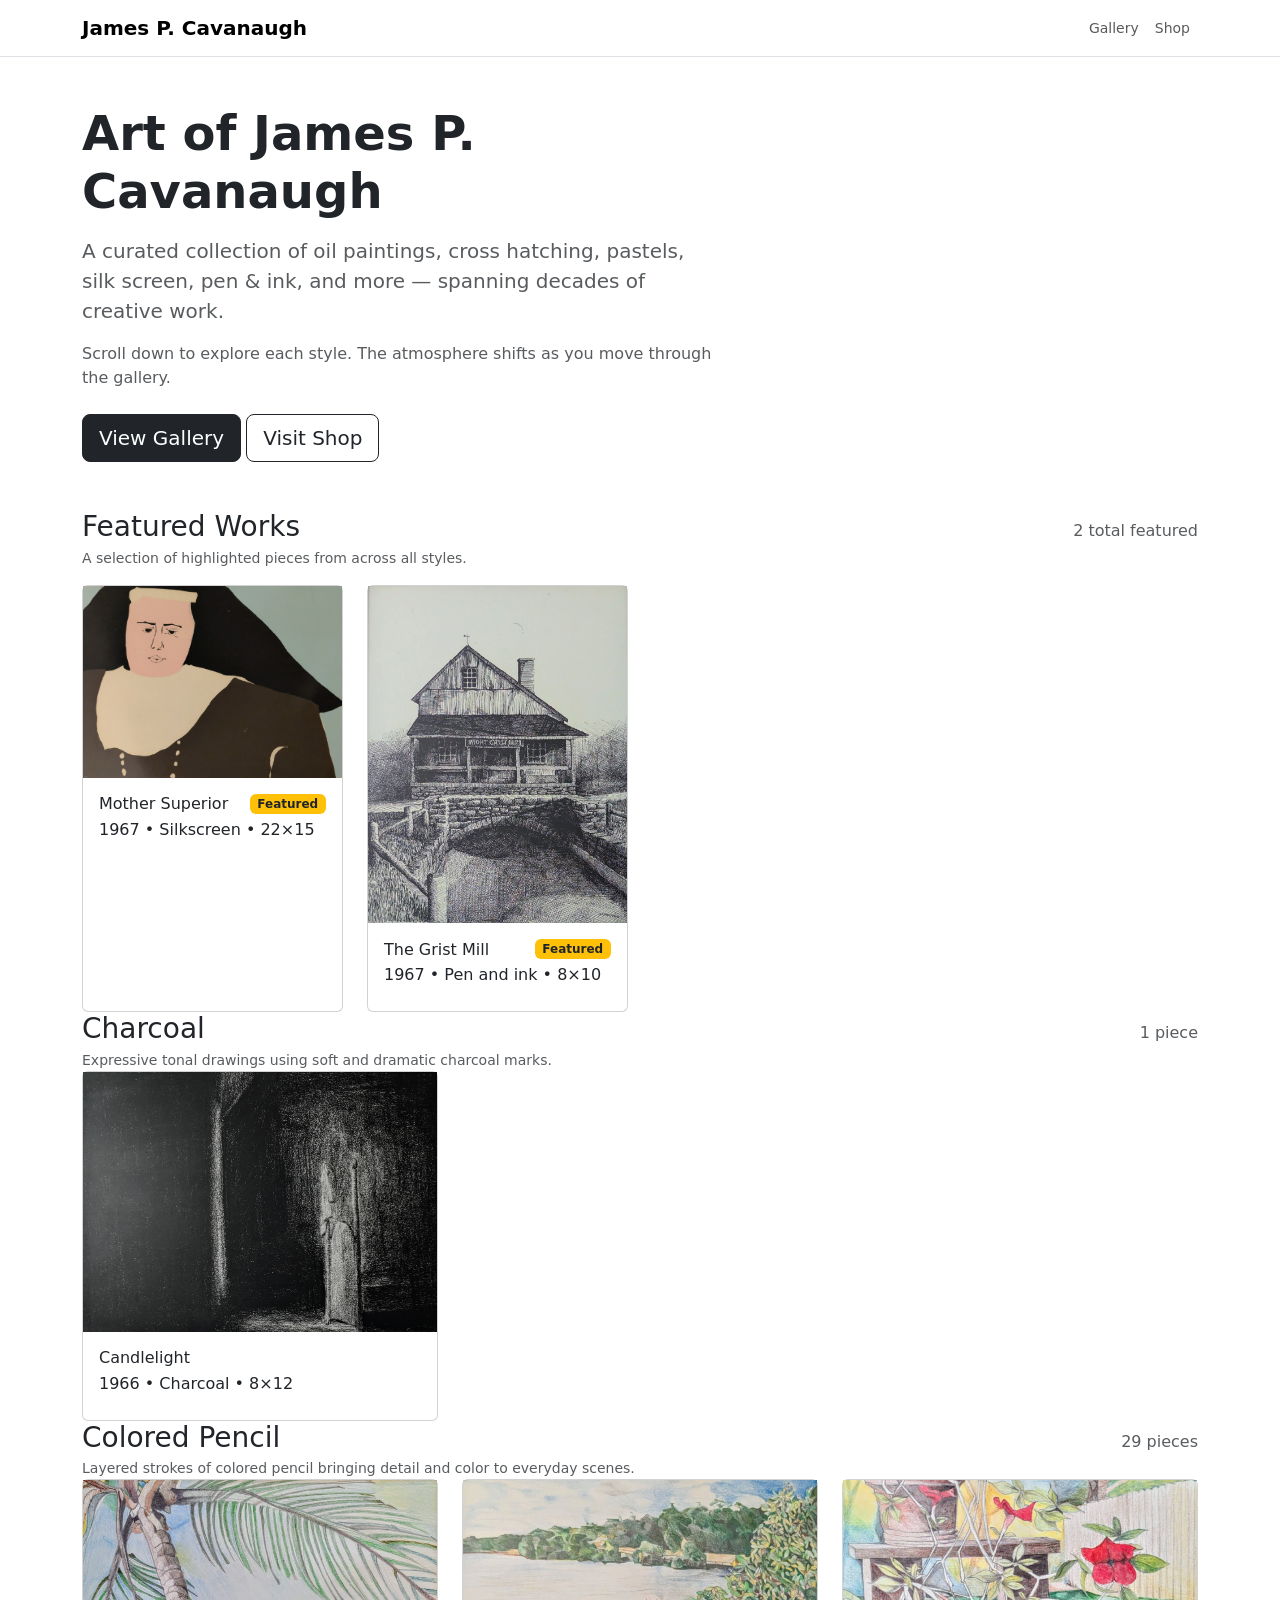
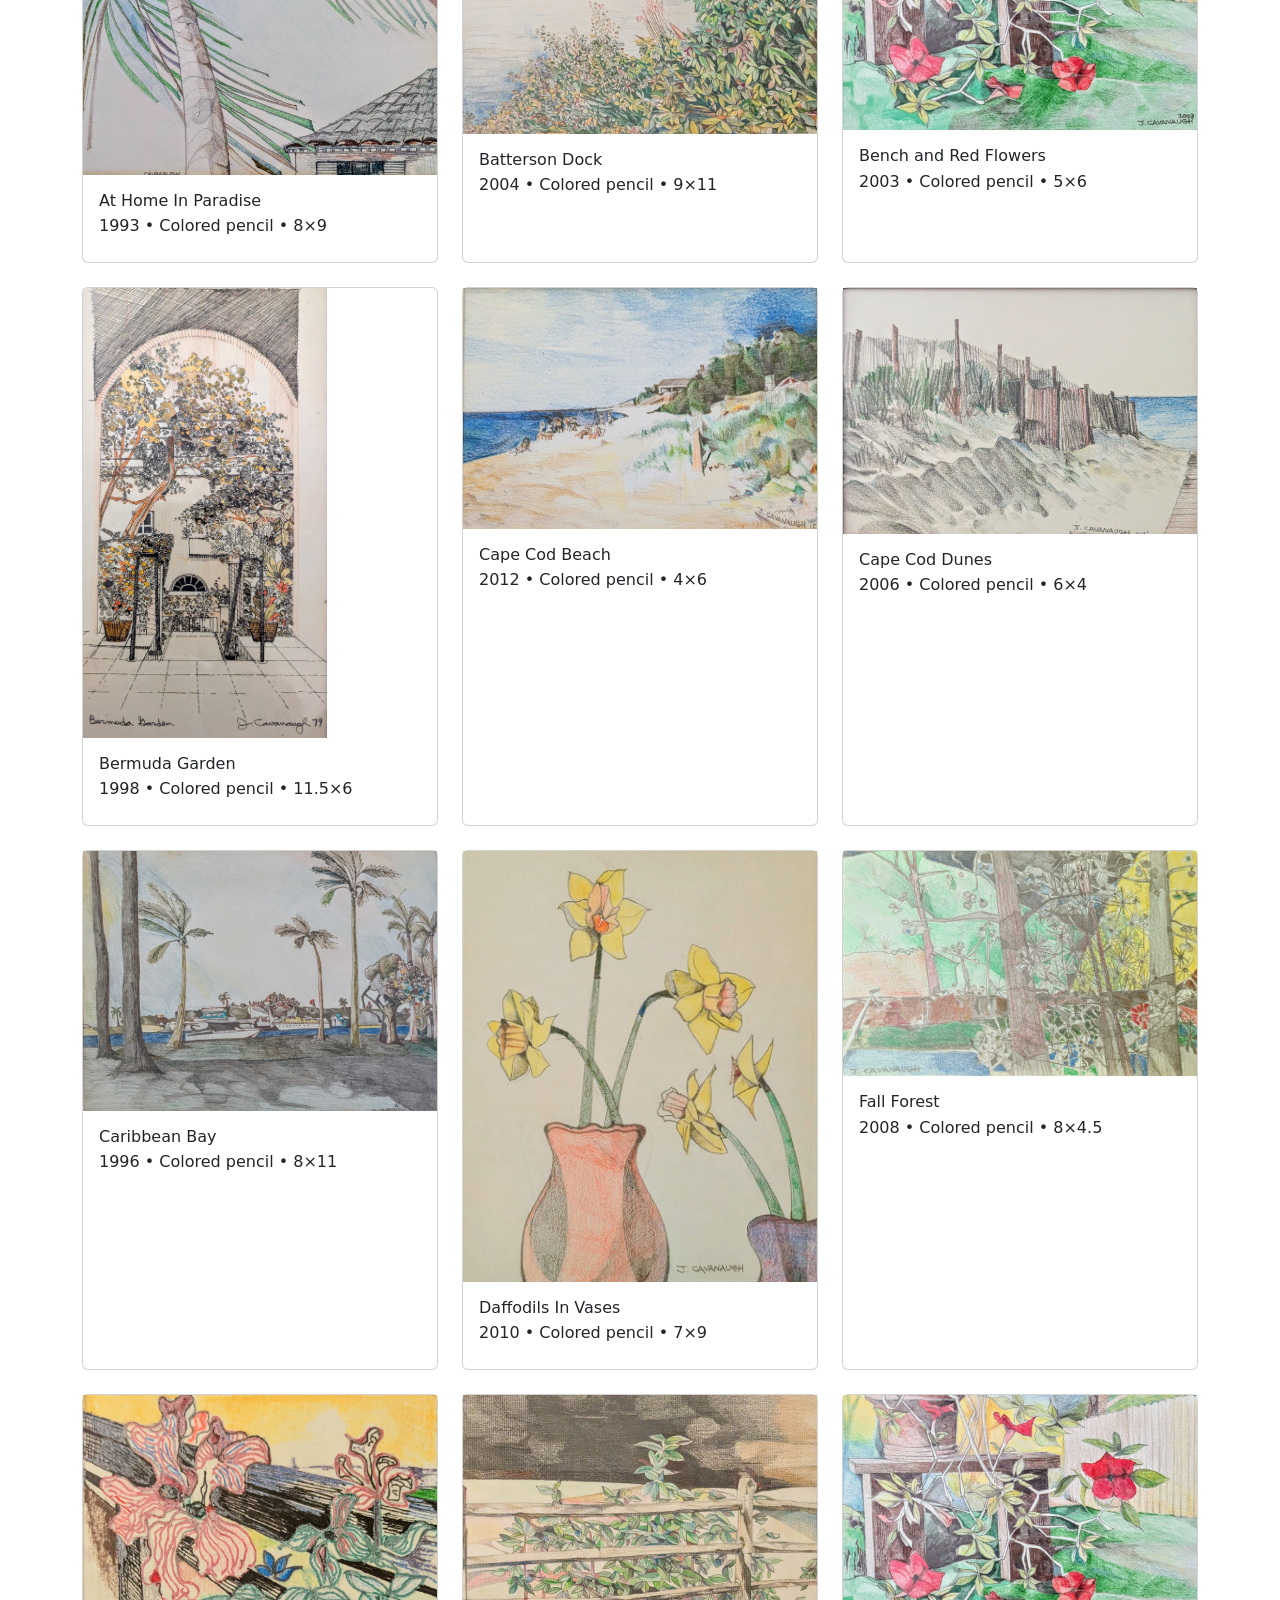
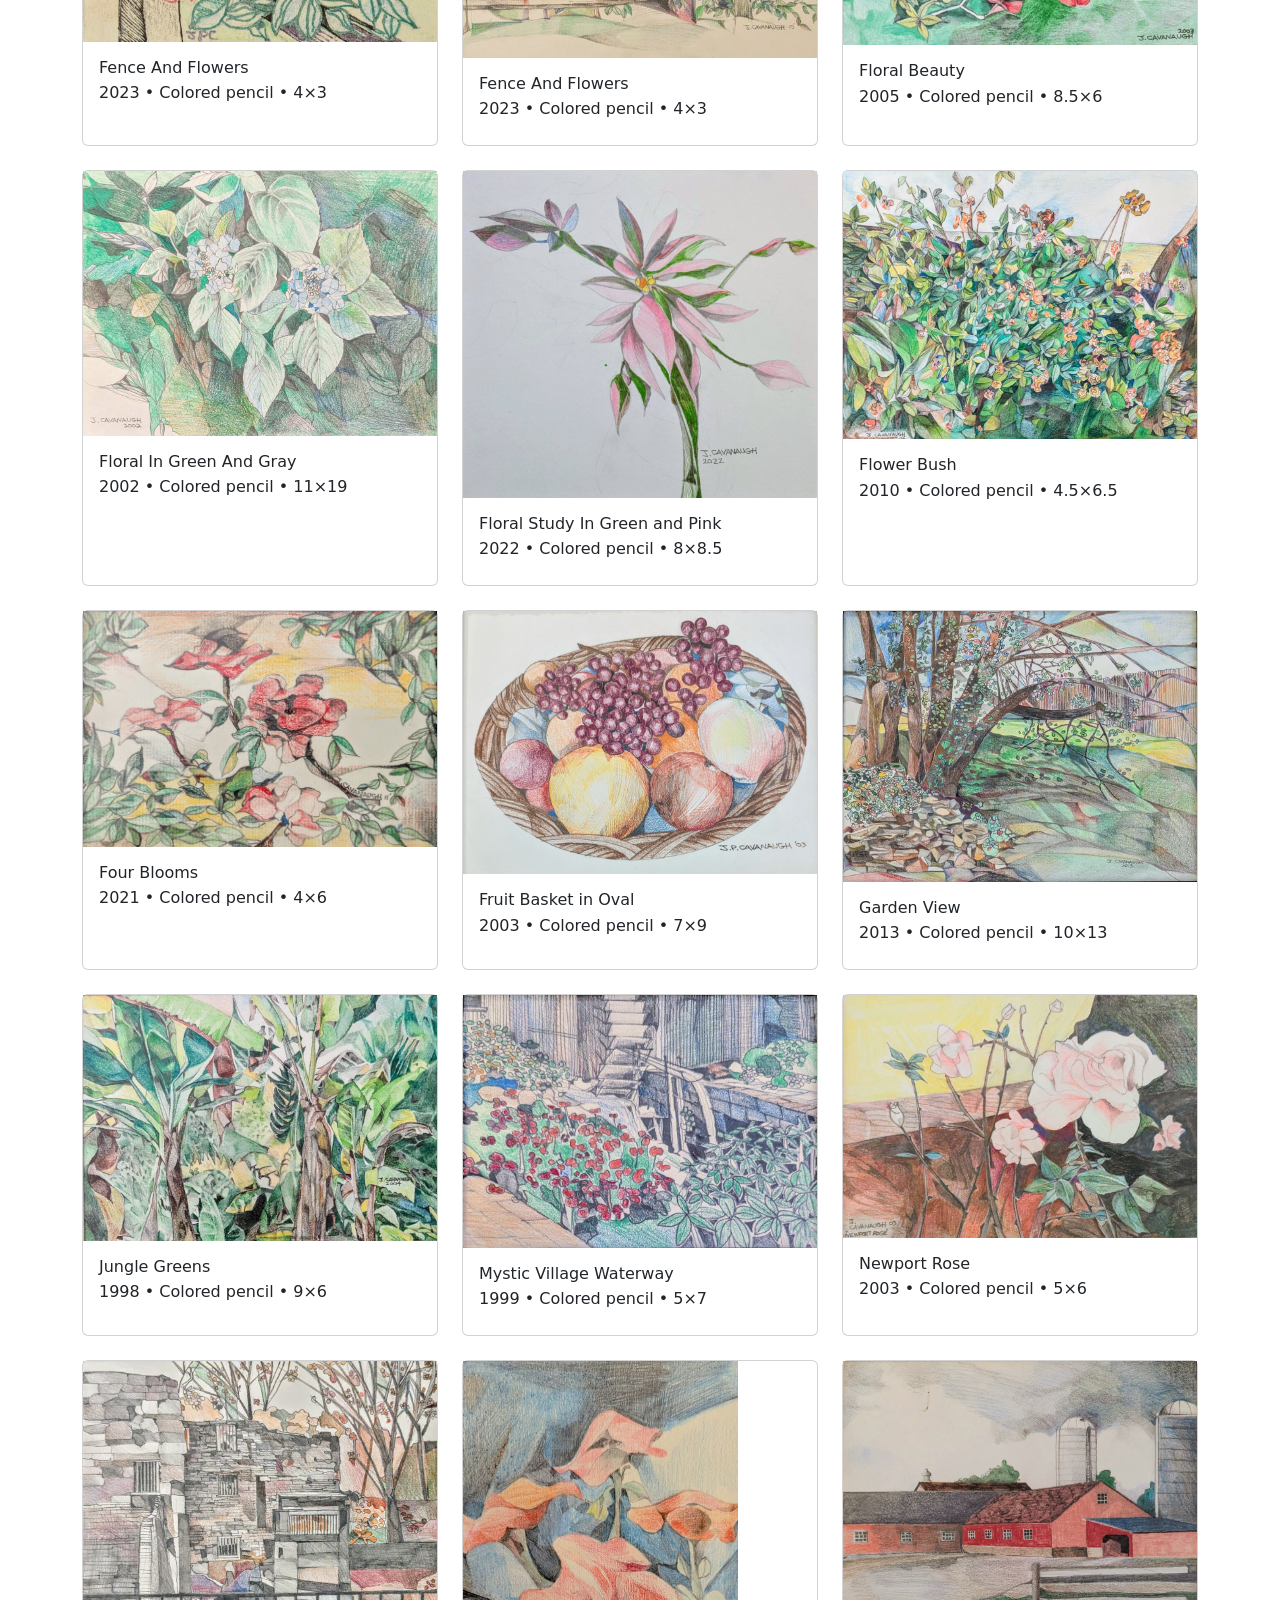
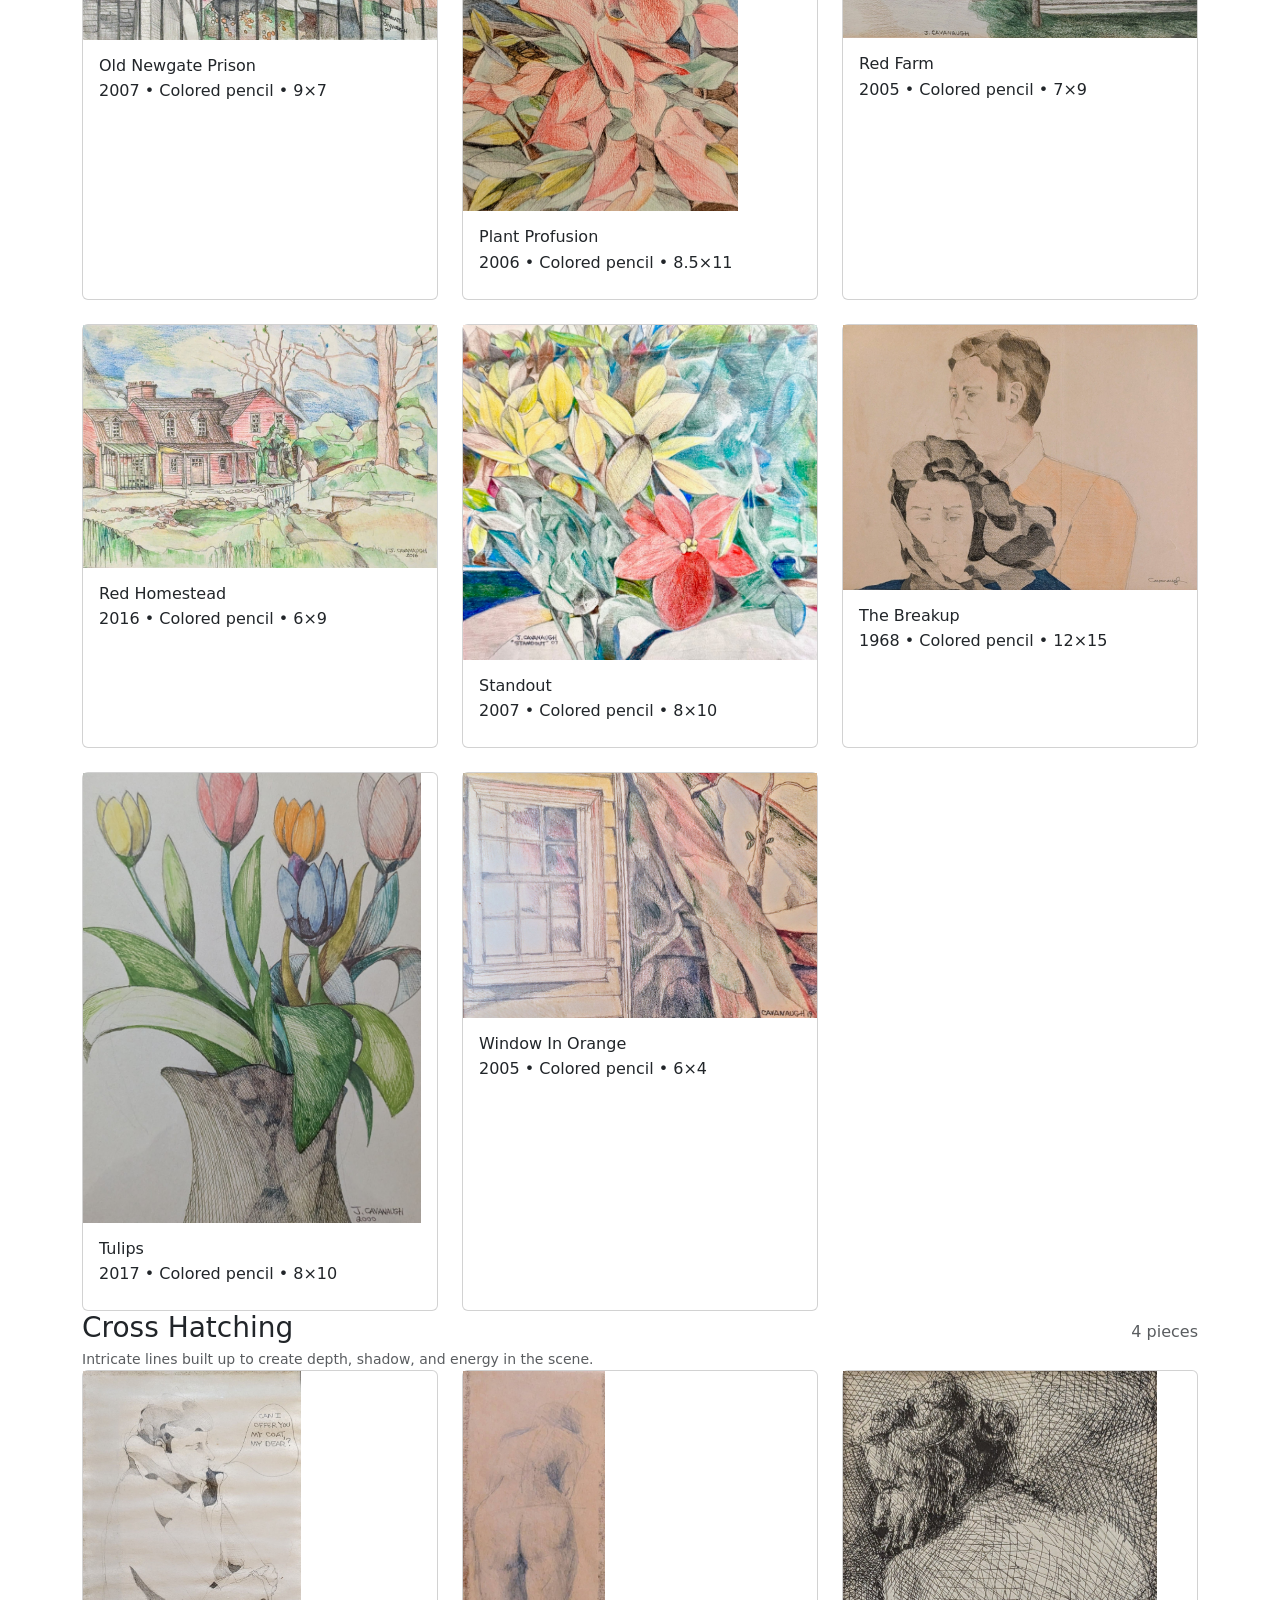
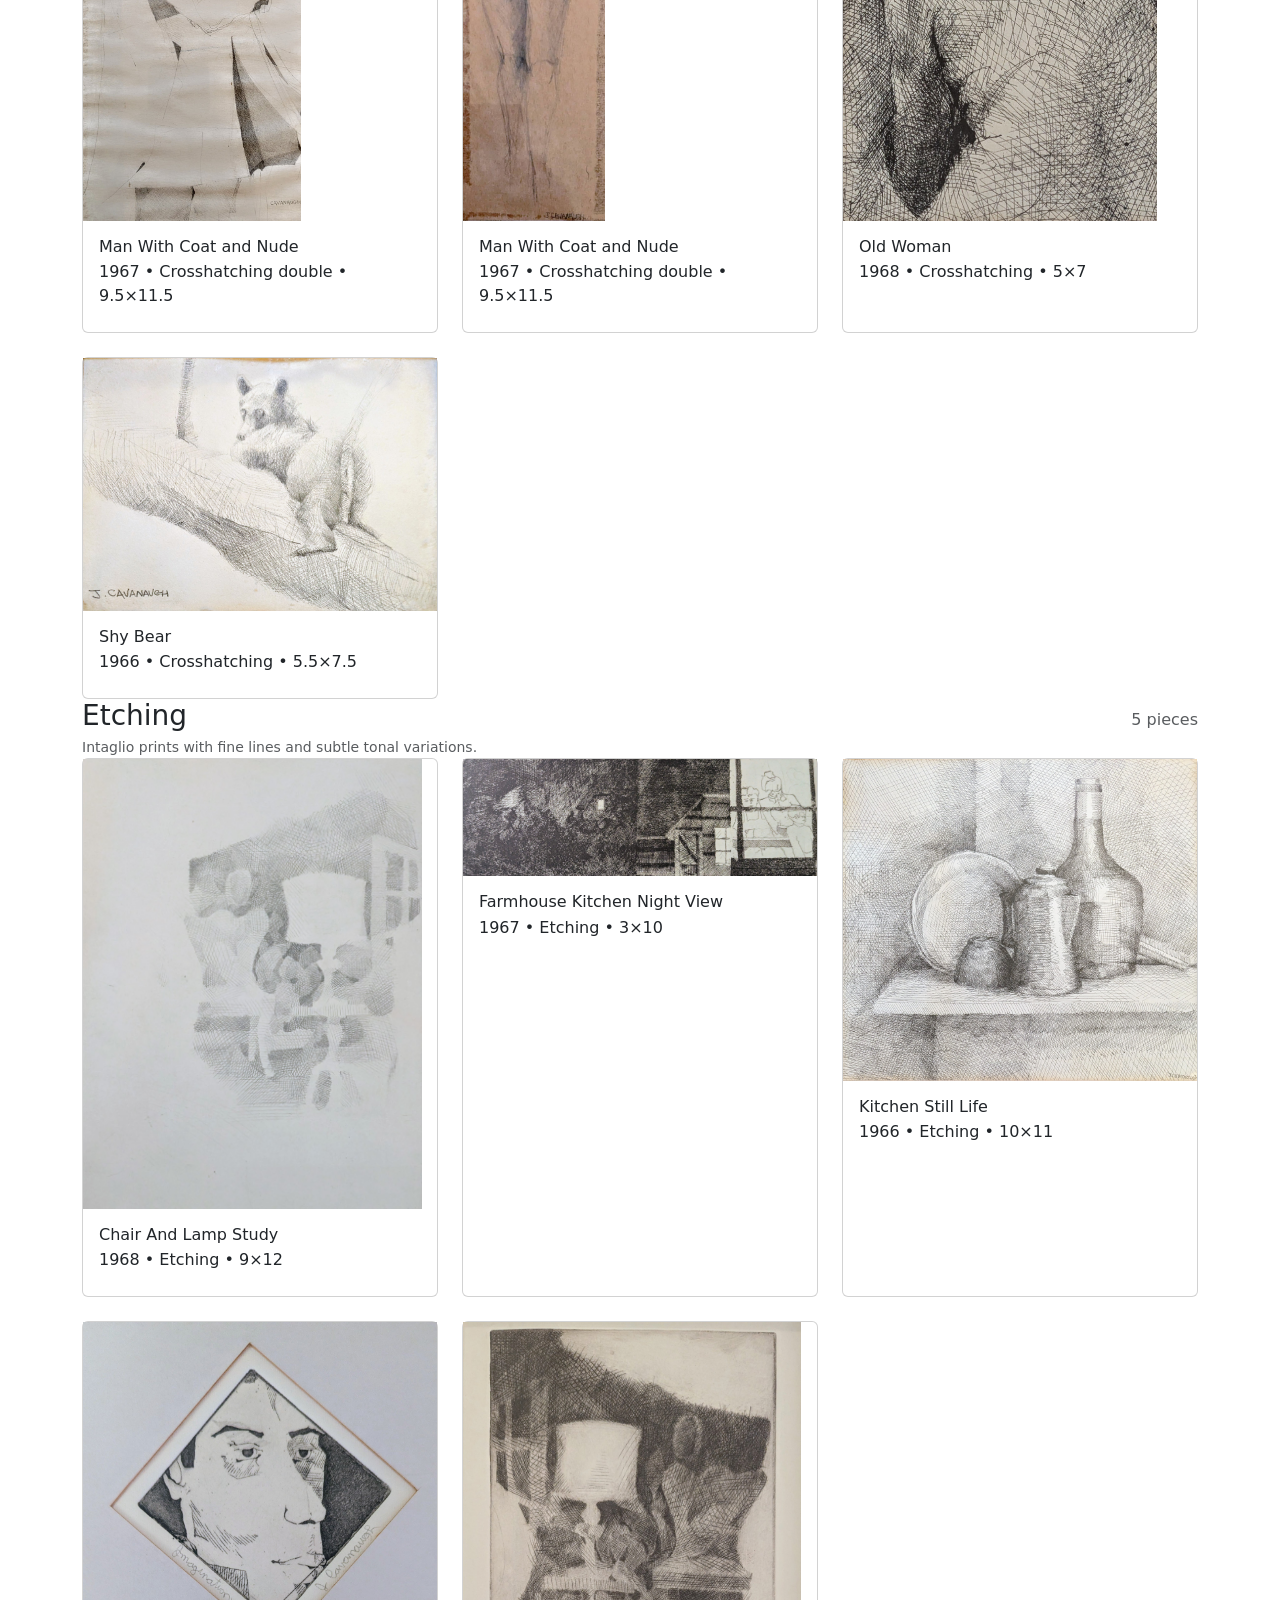
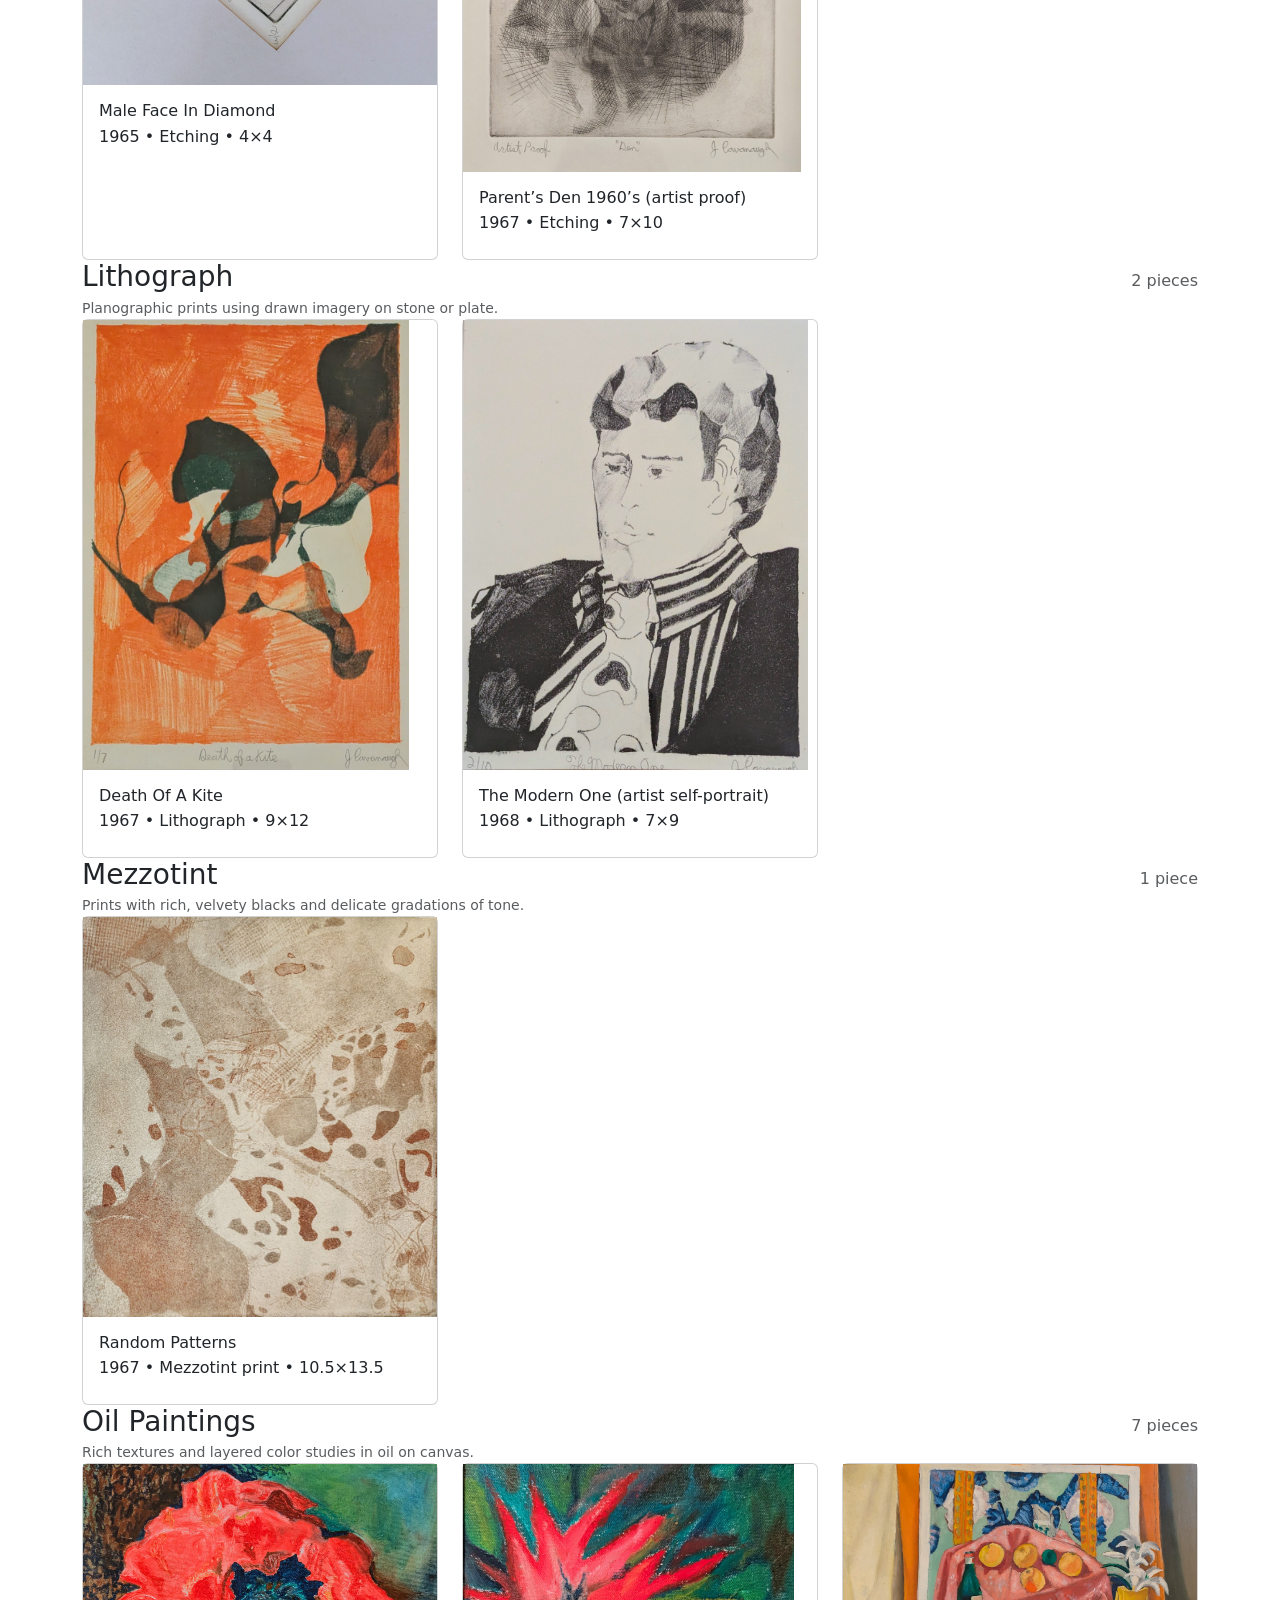
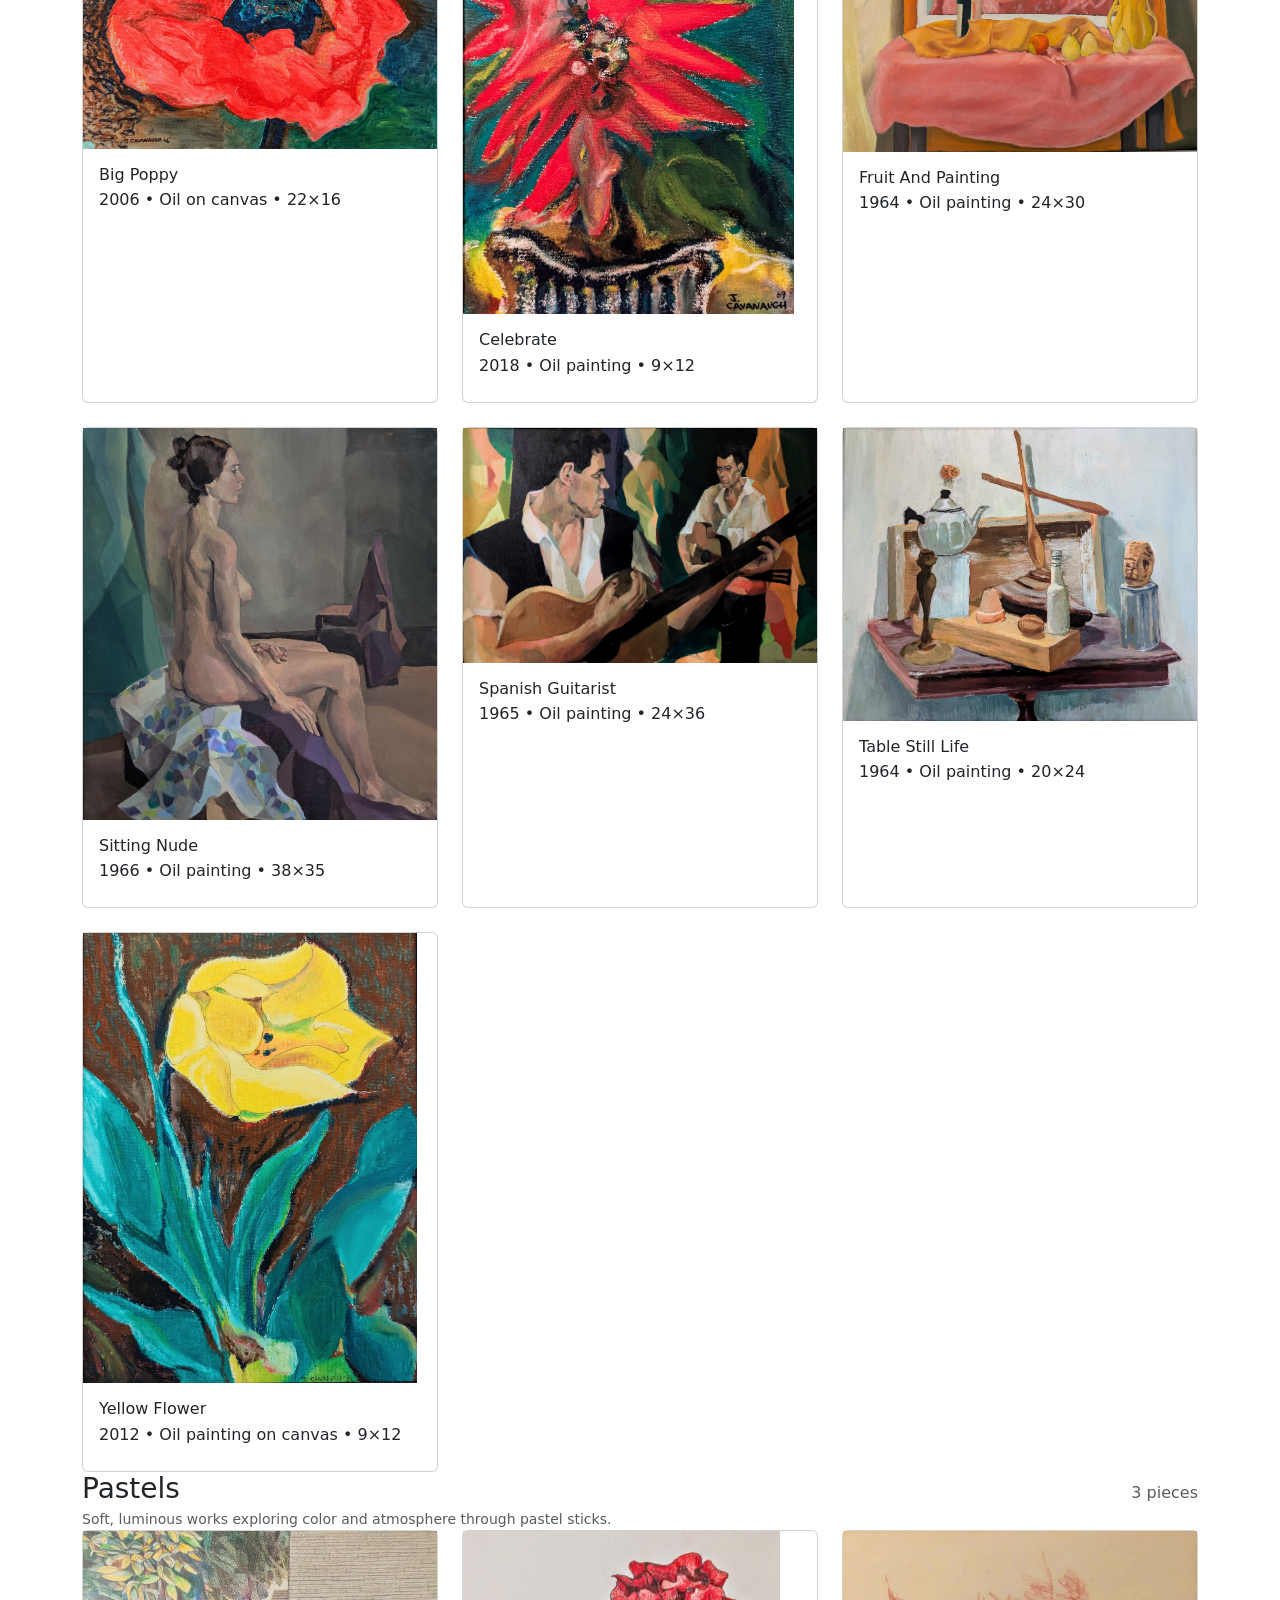
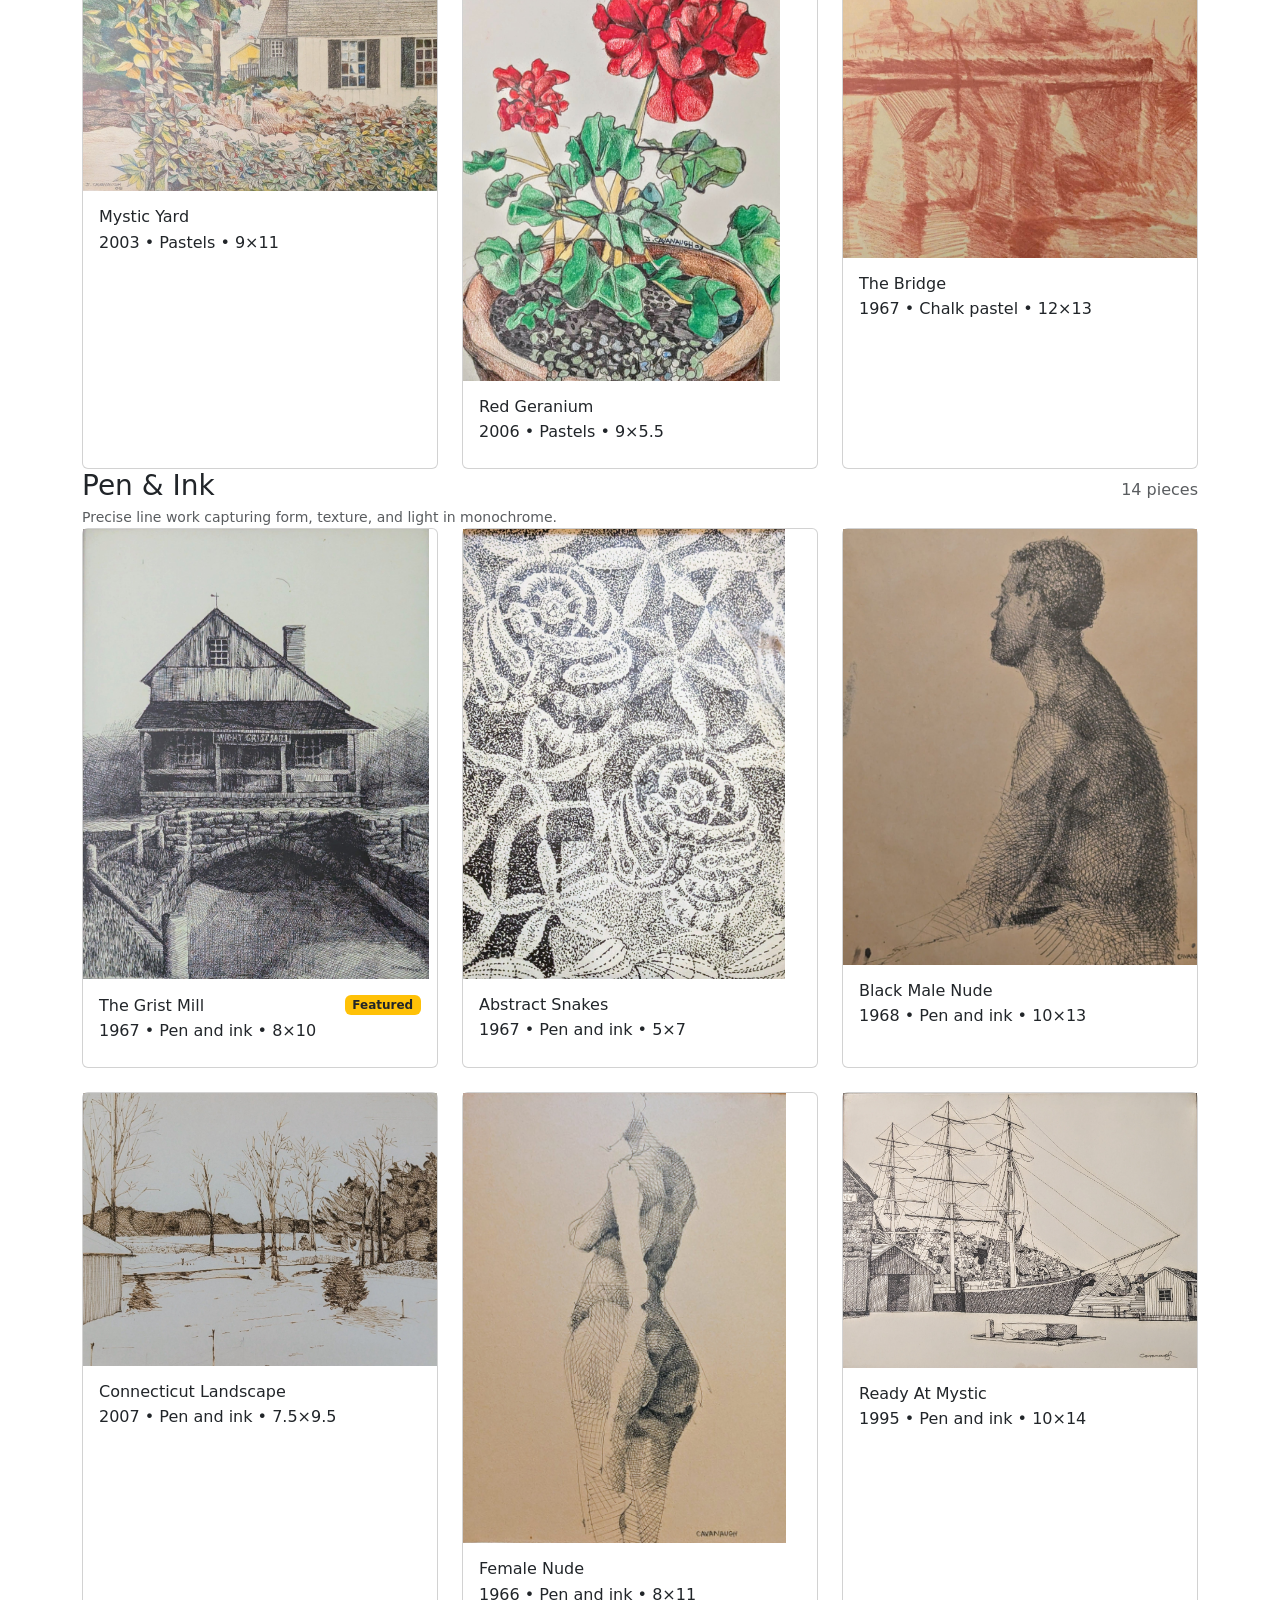
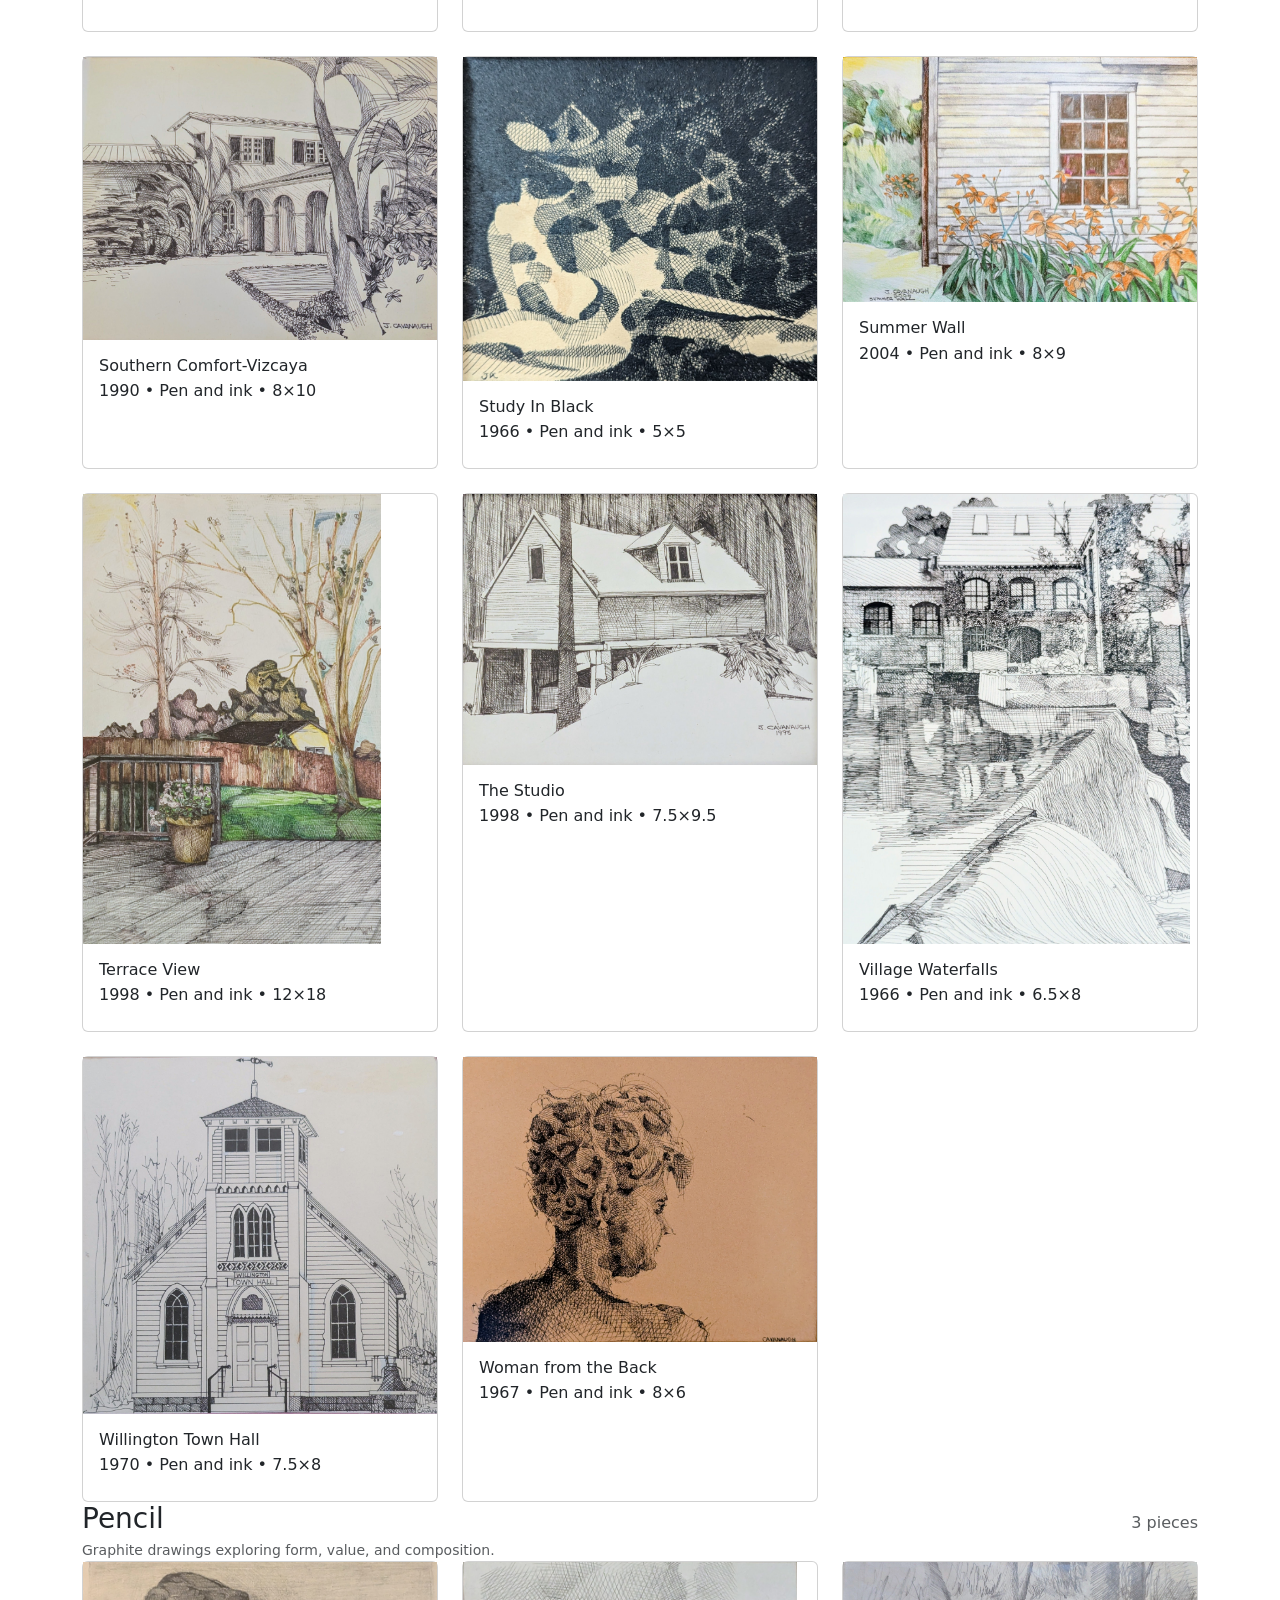
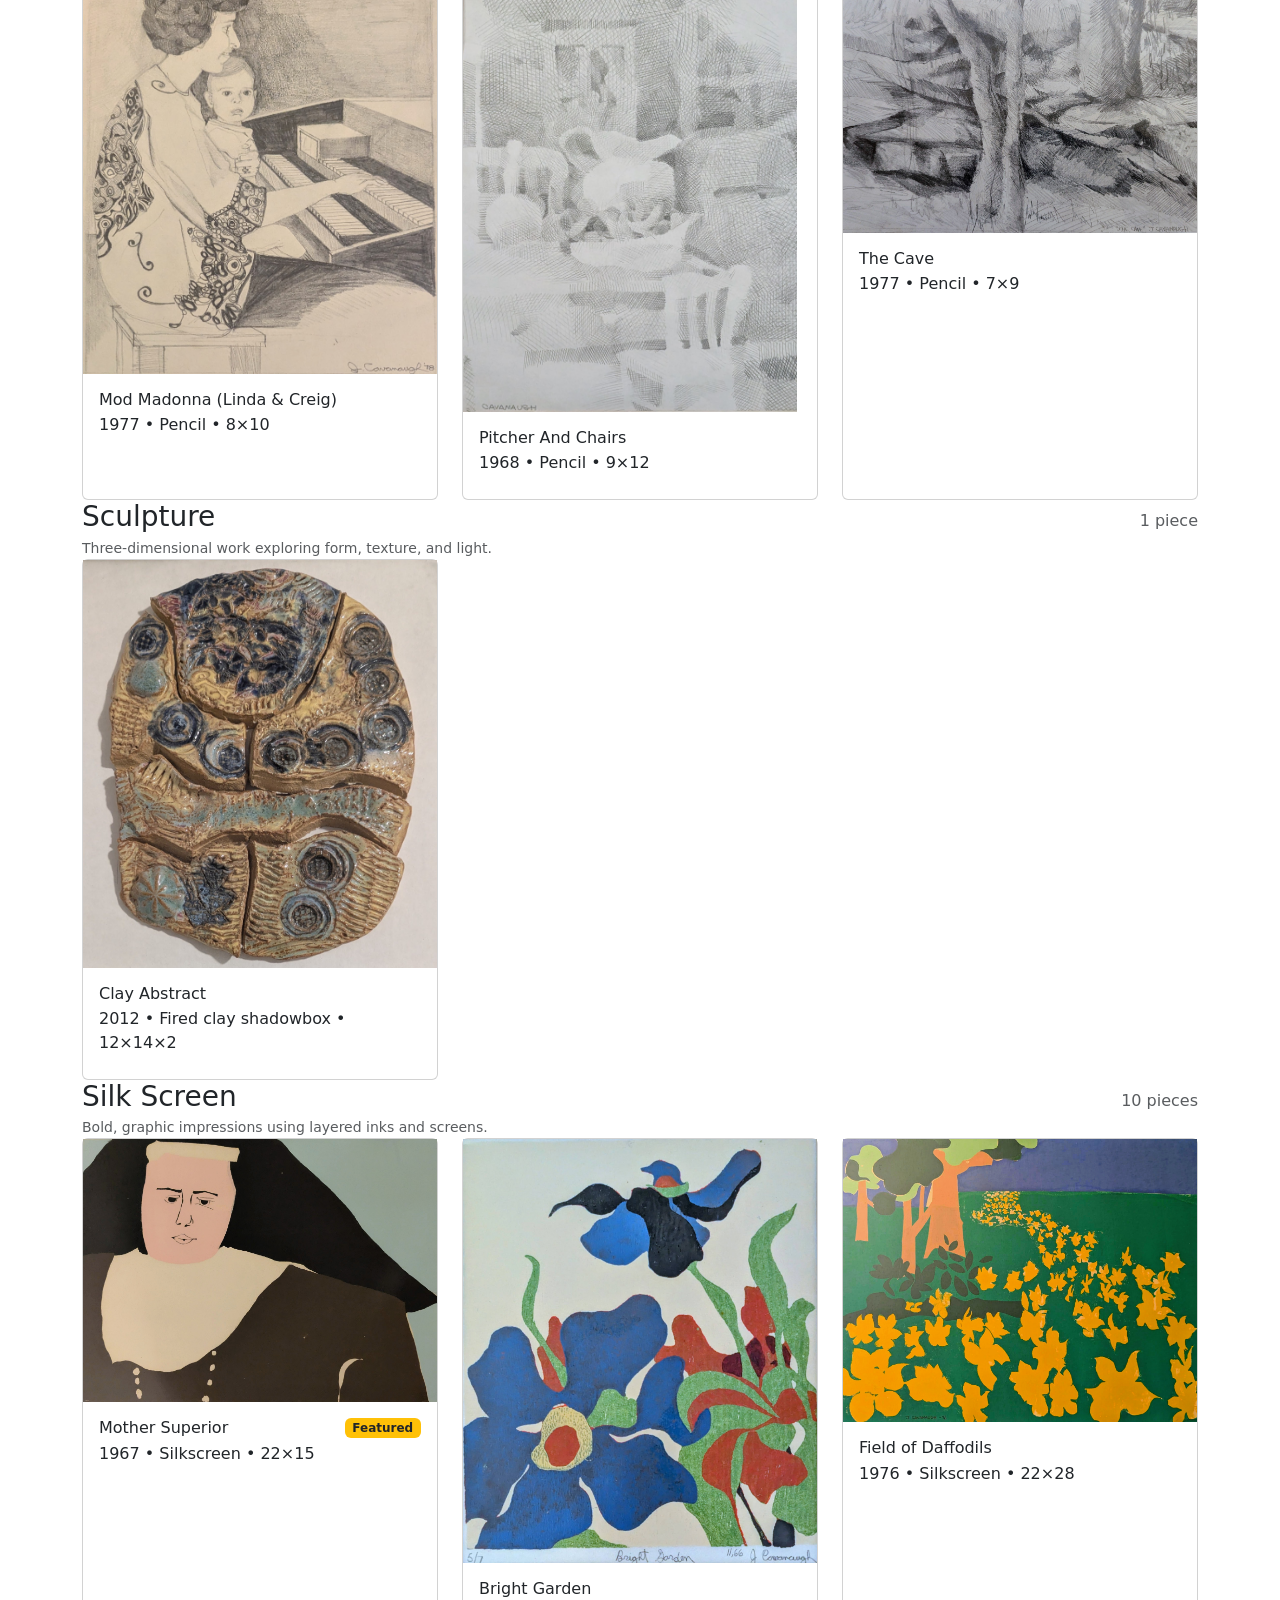
==== index.html @ 6be691a7 "added shop links" ====
<!DOCTYPE html>
<html lang="en">
<head>
  <meta charset="UTF-8" />
  <title>James P. Cavanaugh - Gallery</title>
  <meta name="viewport" content="width=device-width, initial-scale=1" />

  <!-- Bootstrap CSS (via CDN) -->
  <link
    href="https://cdn.jsdelivr.net/npm/bootstrap@5.3.3/dist/css/bootstrap.min.css"
    rel="stylesheet"
    integrity="sha384-QWTKZyjpPEjISv5WaRU9OFeRpok6YctnYmDr5pNlyT2bRjXh0JMhjY6hW+ALEwIH"
    crossorigin="anonymous"
  />

  <!-- Your styles -->
  <link rel="stylesheet" href="/css/styles.css" />
</head>
<body>
  <!-- Top navigation -->
  <nav class="navbar navbar-expand-lg navbar-light bg-white border-bottom sticky-top">
    <div class="container">
      <a class="navbar-brand fw-semibold" href="#">James P. Cavanaugh</a>
      <button
        class="navbar-toggler"
        type="button"
        data-bs-toggle="collapse"
        data-bs-target="#navbarNav"
        aria-controls="navbarNav"
        aria-expanded="false"
        aria-label="Toggle navigation"
      >
        <span class="navbar-toggler-icon"></span>
      </button>
      <div class="collapse navbar-collapse" id="navbarNav">
        <ul class="navbar-nav ms-auto small">
          <li class="nav-item">
            <a class="nav-link" href="#gallery-root">Gallery</a>
          </li>
          <li class="nav-item">
            <a class="nav-link" href="https://cavagraphics.printful.me/" target="_blank" rel="noopener noreferrer">Shop</a>
          </li>
          <!-- Add more links here (About, Contact, etc.) -->
        </ul>
      </div>
    </div>
  </nav>

  <!-- Hero / Intro -->
  <header class="hero-section py-5">
    <div class="container">
      <div class="row align-items-center g-4">
        <div class="col-lg-7">
          <h1 class="display-5 fw-bold mb-3">Art of James P. Cavanaugh</h1>
          <p class="lead text-muted">
            A curated collection of oil paintings, cross hatching, pastels, silk screen,
            pen &amp; ink, and more — spanning decades of creative work.
          </p>
          <p class="mb-4 text-muted">
            Scroll down to explore each style. The atmosphere shifts as you move through
            the gallery.
          </p>
          <a href="#gallery-root" class="btn btn-dark btn-lg">
            View Gallery
          </a>
          <a href="https://cavagraphics.printful.me/" target="_blank" rel="noopener noreferrer" class="btn btn-outline-dark btn-lg">
            Visit Shop
          </a>
        </div>
        <div class="col-lg-5 text-center">
          <!-- Optional: add a featured image or artist portrait here -->
          <div class="hero-image-placeholder"></div>
        </div>
      </div>
    </div>
  </header>

  <!-- Gallery root; sections are injected by JS -->
  <main id="gallery-root" class="gallery-root"></main>

  <!-- Footer -->
  <footer class="py-4 border-top mt-5 small text-muted">
    <div class="container d-flex flex-wrap justify-content-between align-items-center">
      <span>&copy; <span id="footer-year"></span> James P. Cavanaugh</span>
      <div class="d-flex gap-3 align-items-center">
        <a href="https://cavagraphics.printful.me/" target="_blank" rel="noopener noreferrer" class="text-muted text-decoration-none">Shop</a>
        <span>Site by Cavagraphics</span>
      </div>
    </div>
  </footer>

  <!-- Bootstrap JS (for navbar, etc.) -->
  <script
    src="https://cdn.jsdelivr.net/npm/bootstrap@5.3.3/dist/js/bootstrap.bundle.min.js"
    integrity="sha384-YvpcrYf0tY3lHB60NNkmXc5s9fDVZLESaAA55NDzOxhy9GkcIdslK1eN7N6jIeHz"
    crossorigin="anonymous"
  ></script>

  <!-- Your main script -->
  <script src="/js/main.js"></script>
</body>
</html>
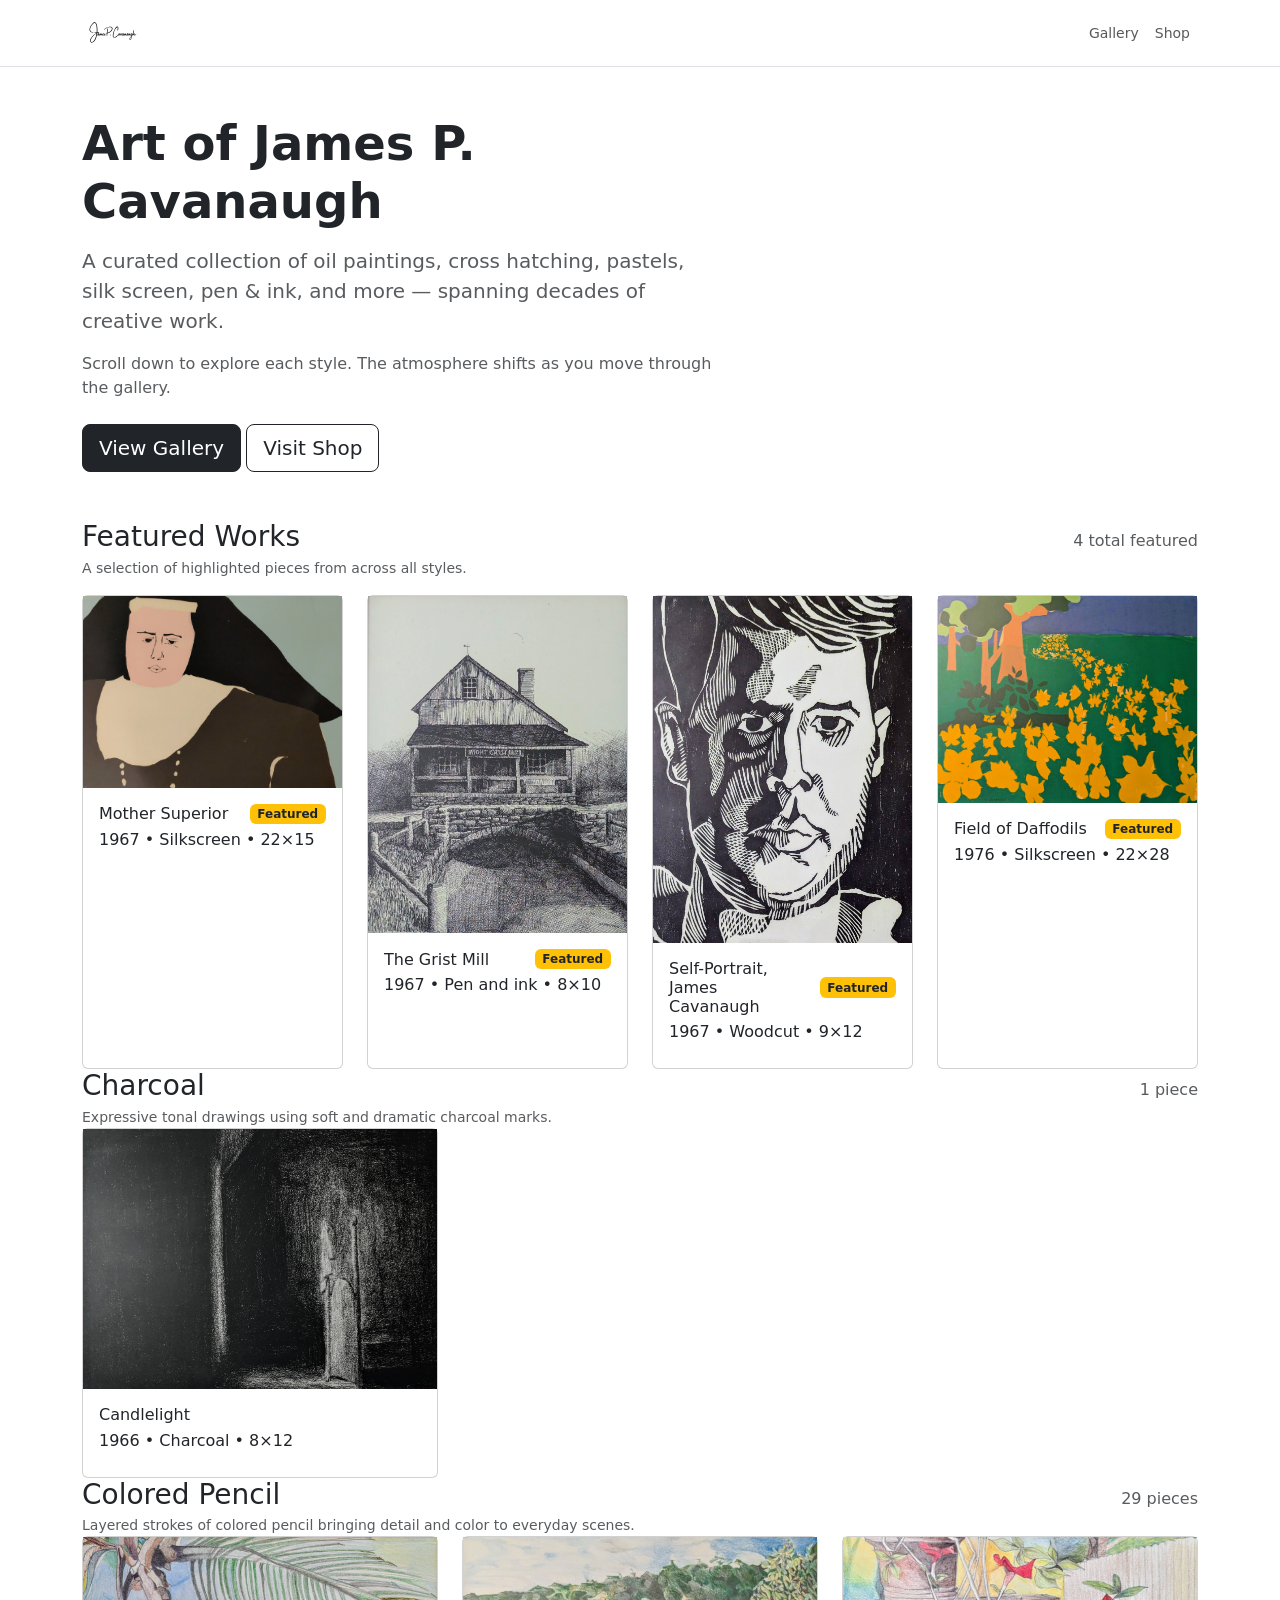
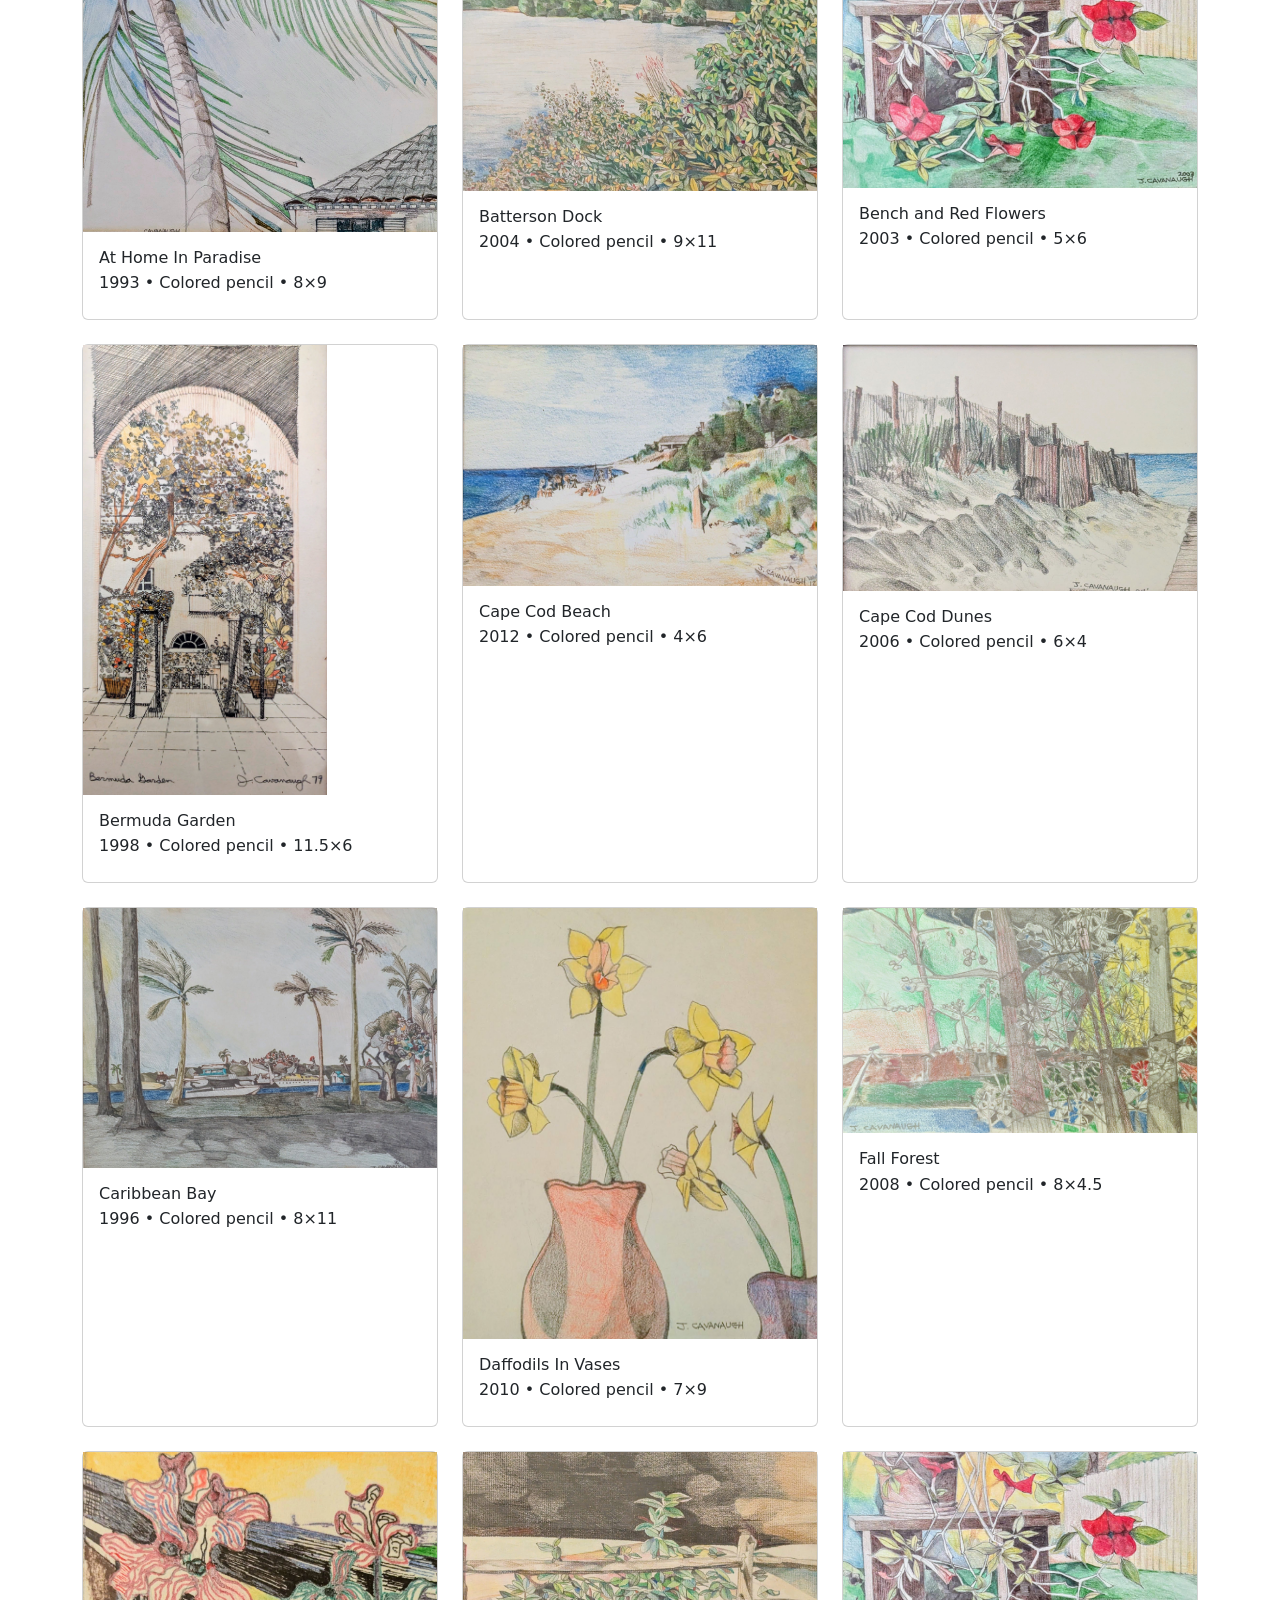
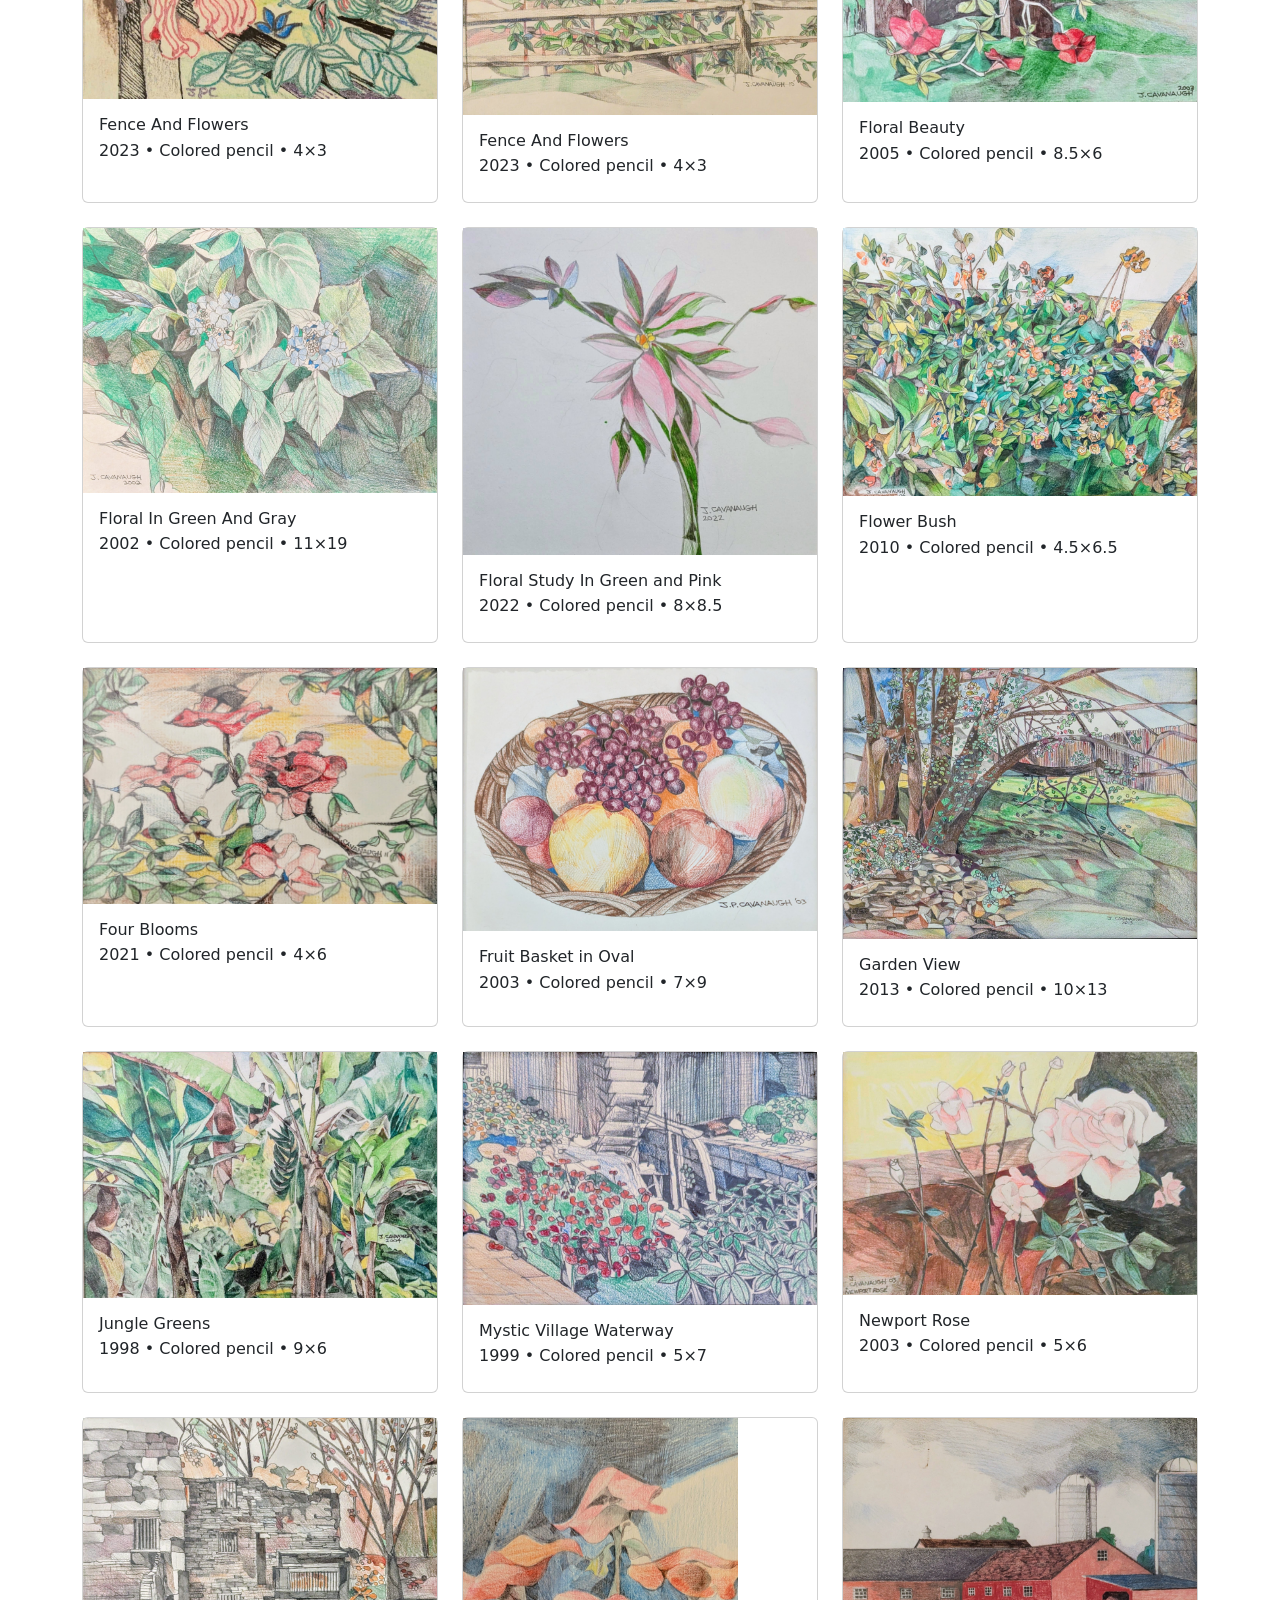
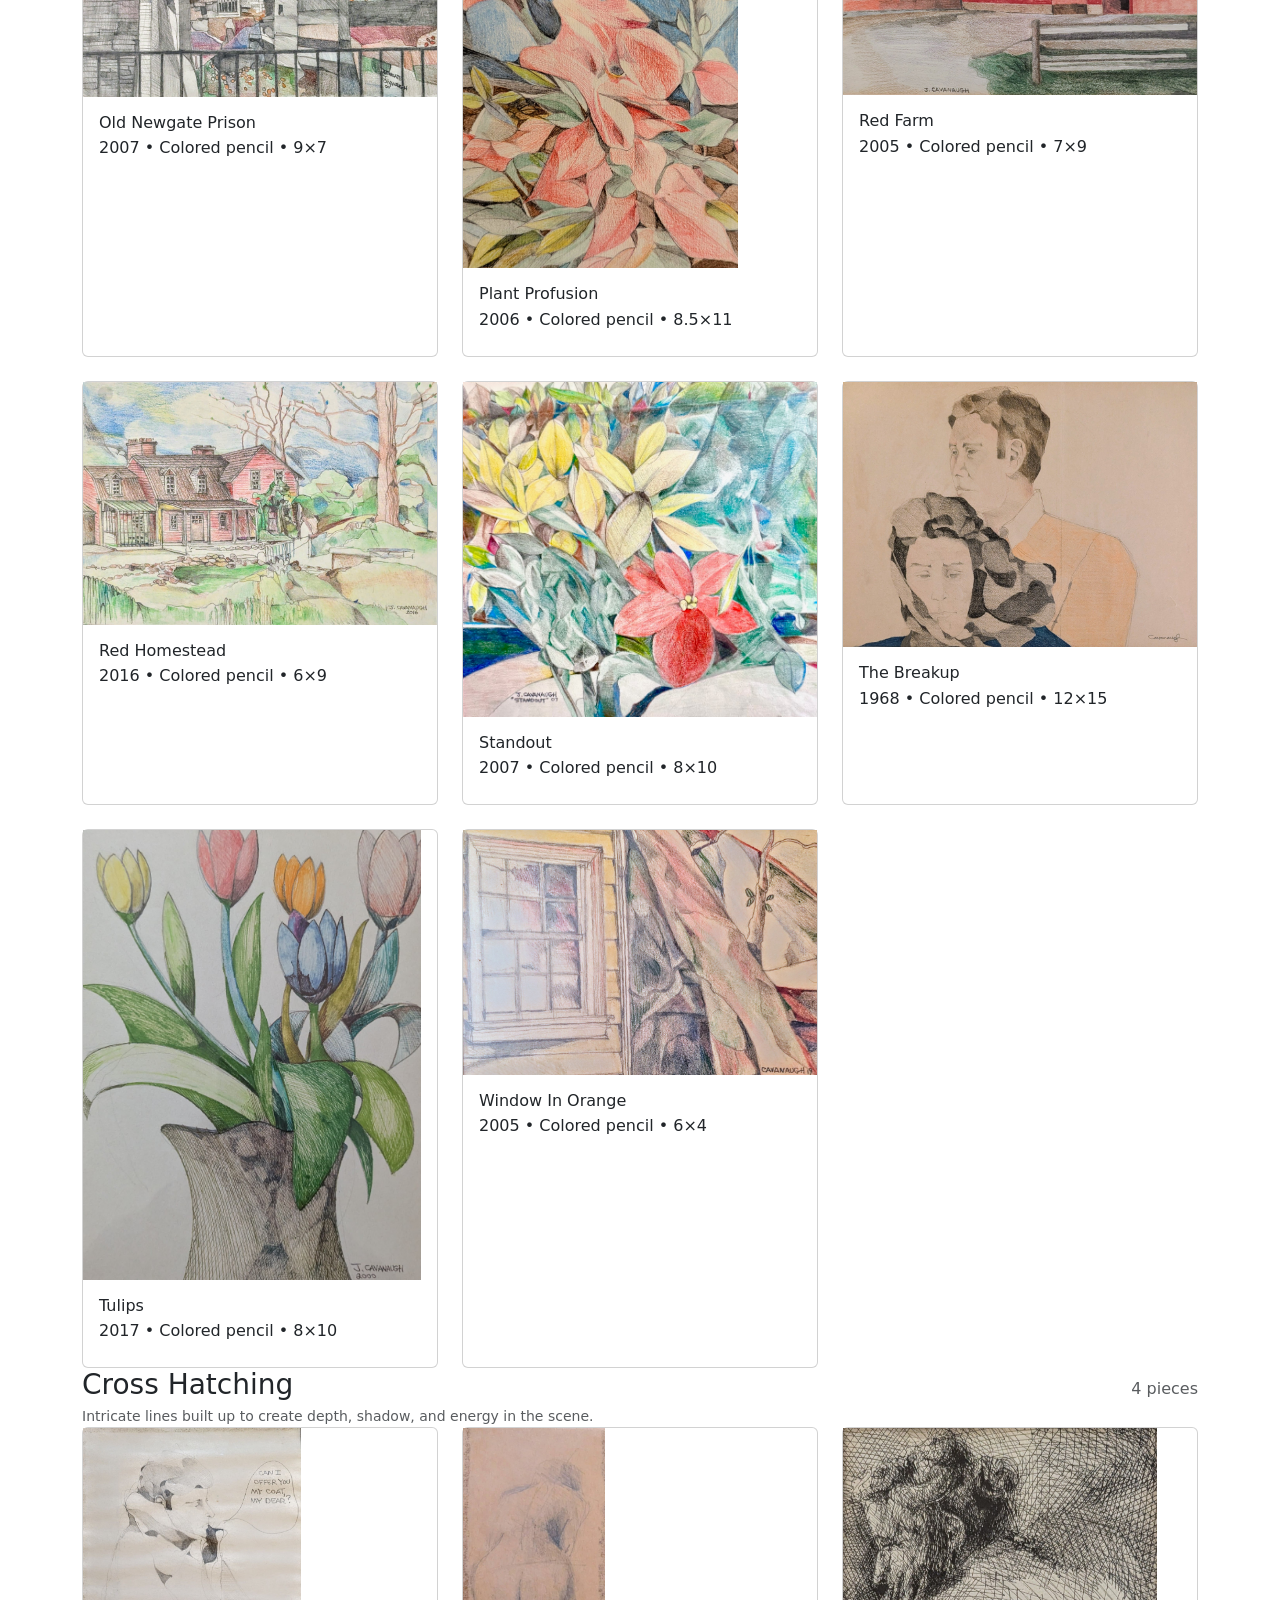
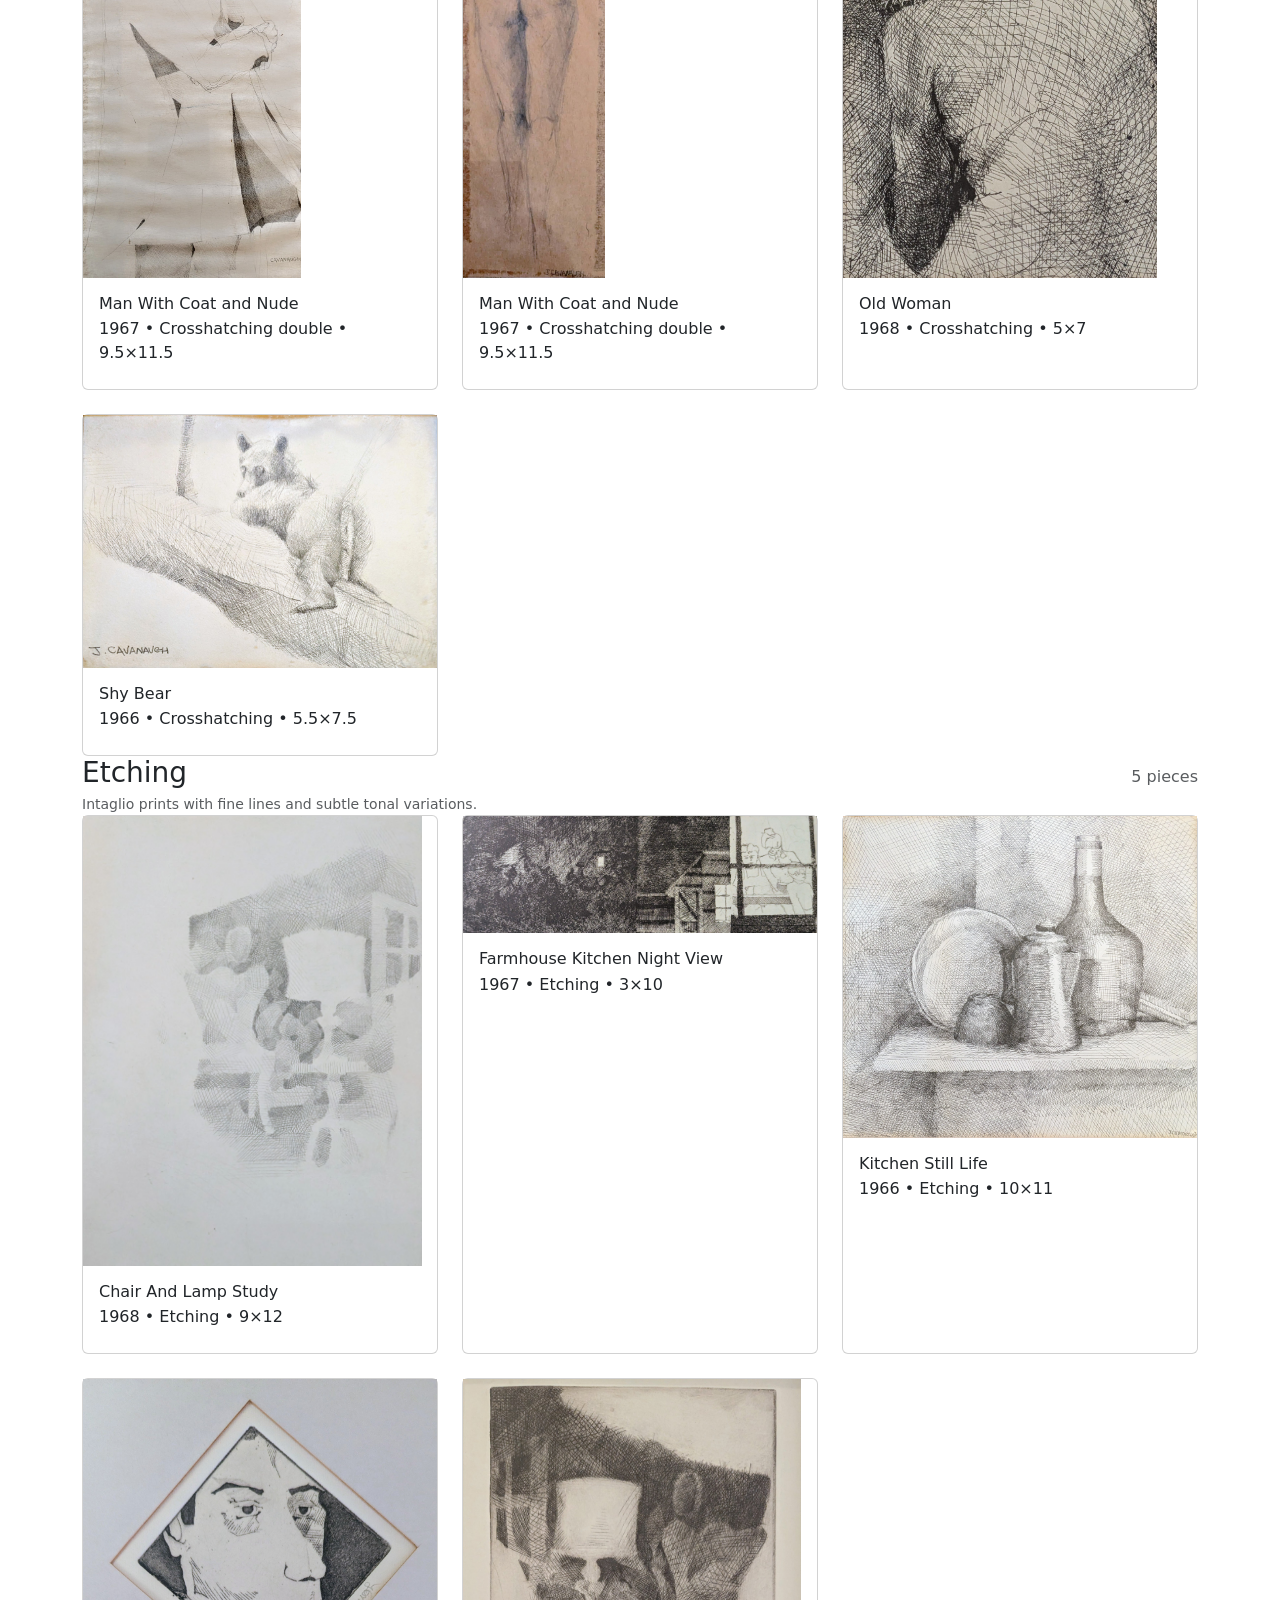
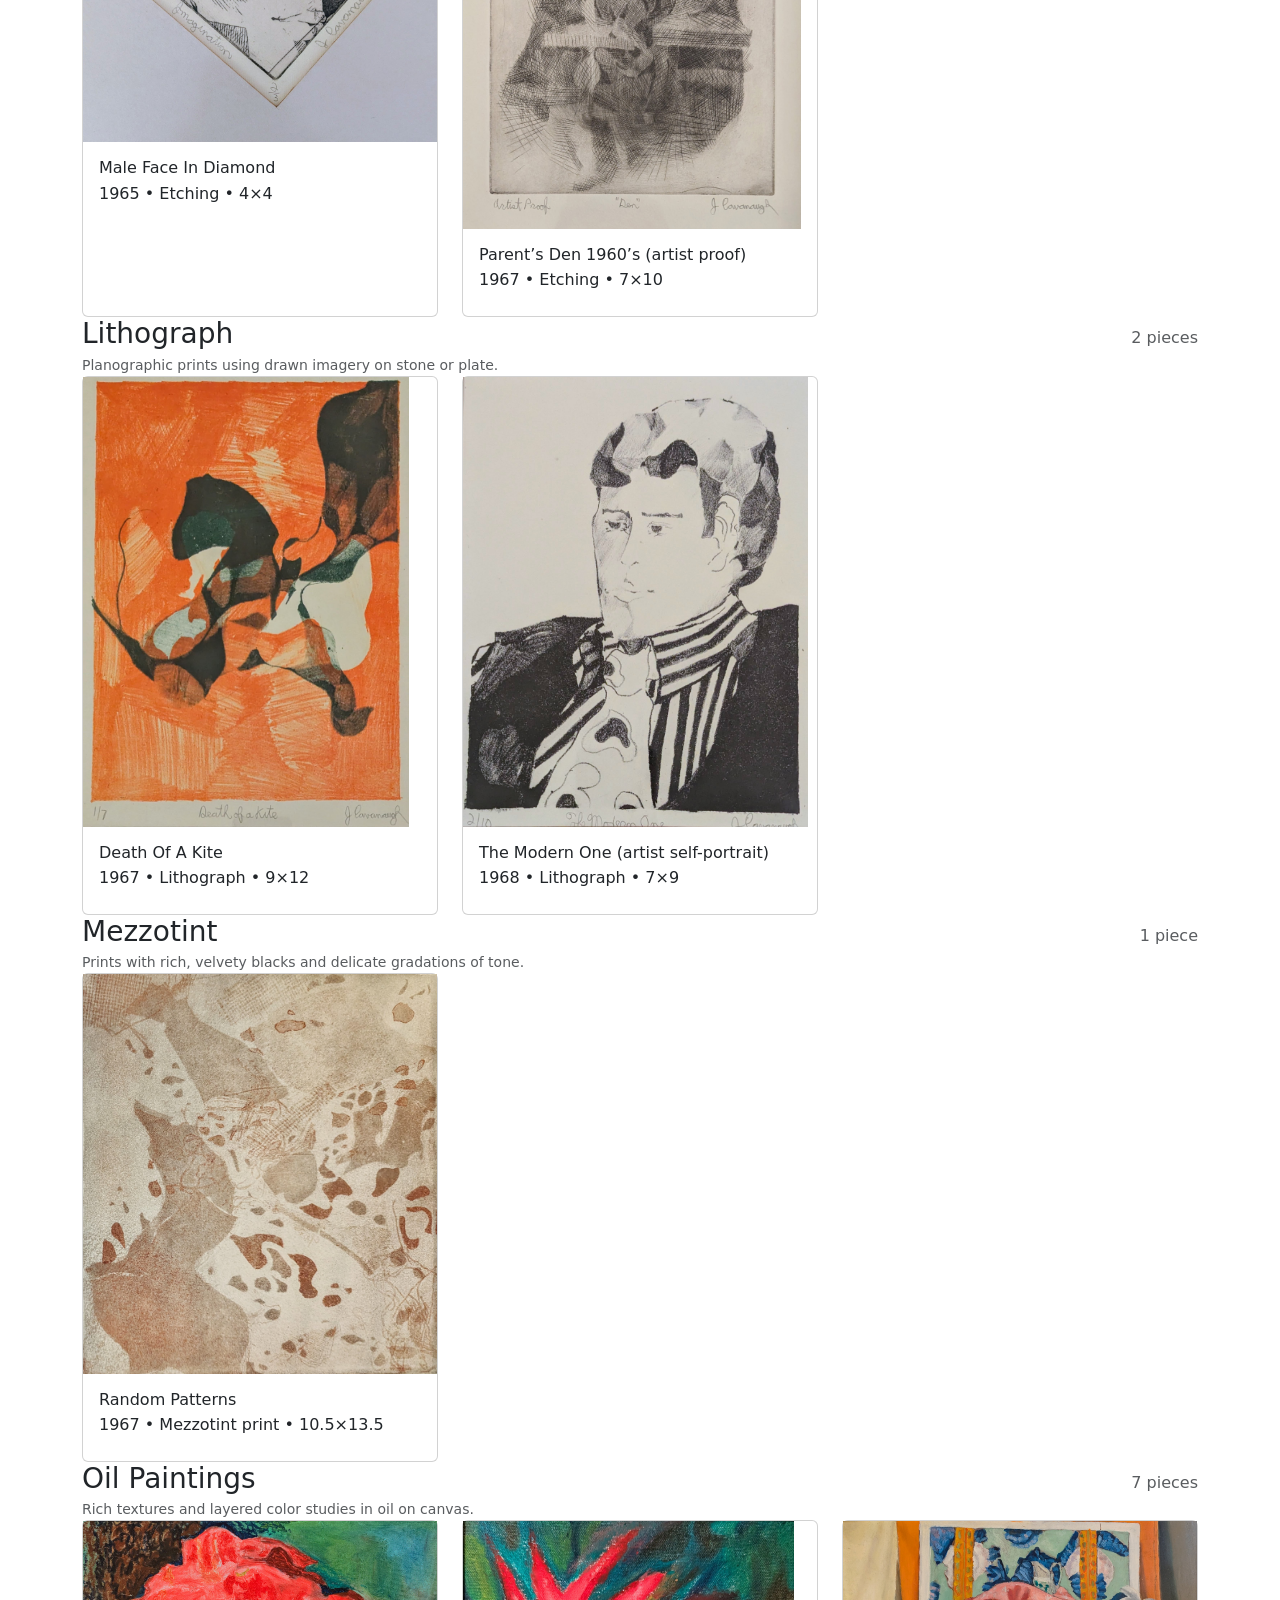
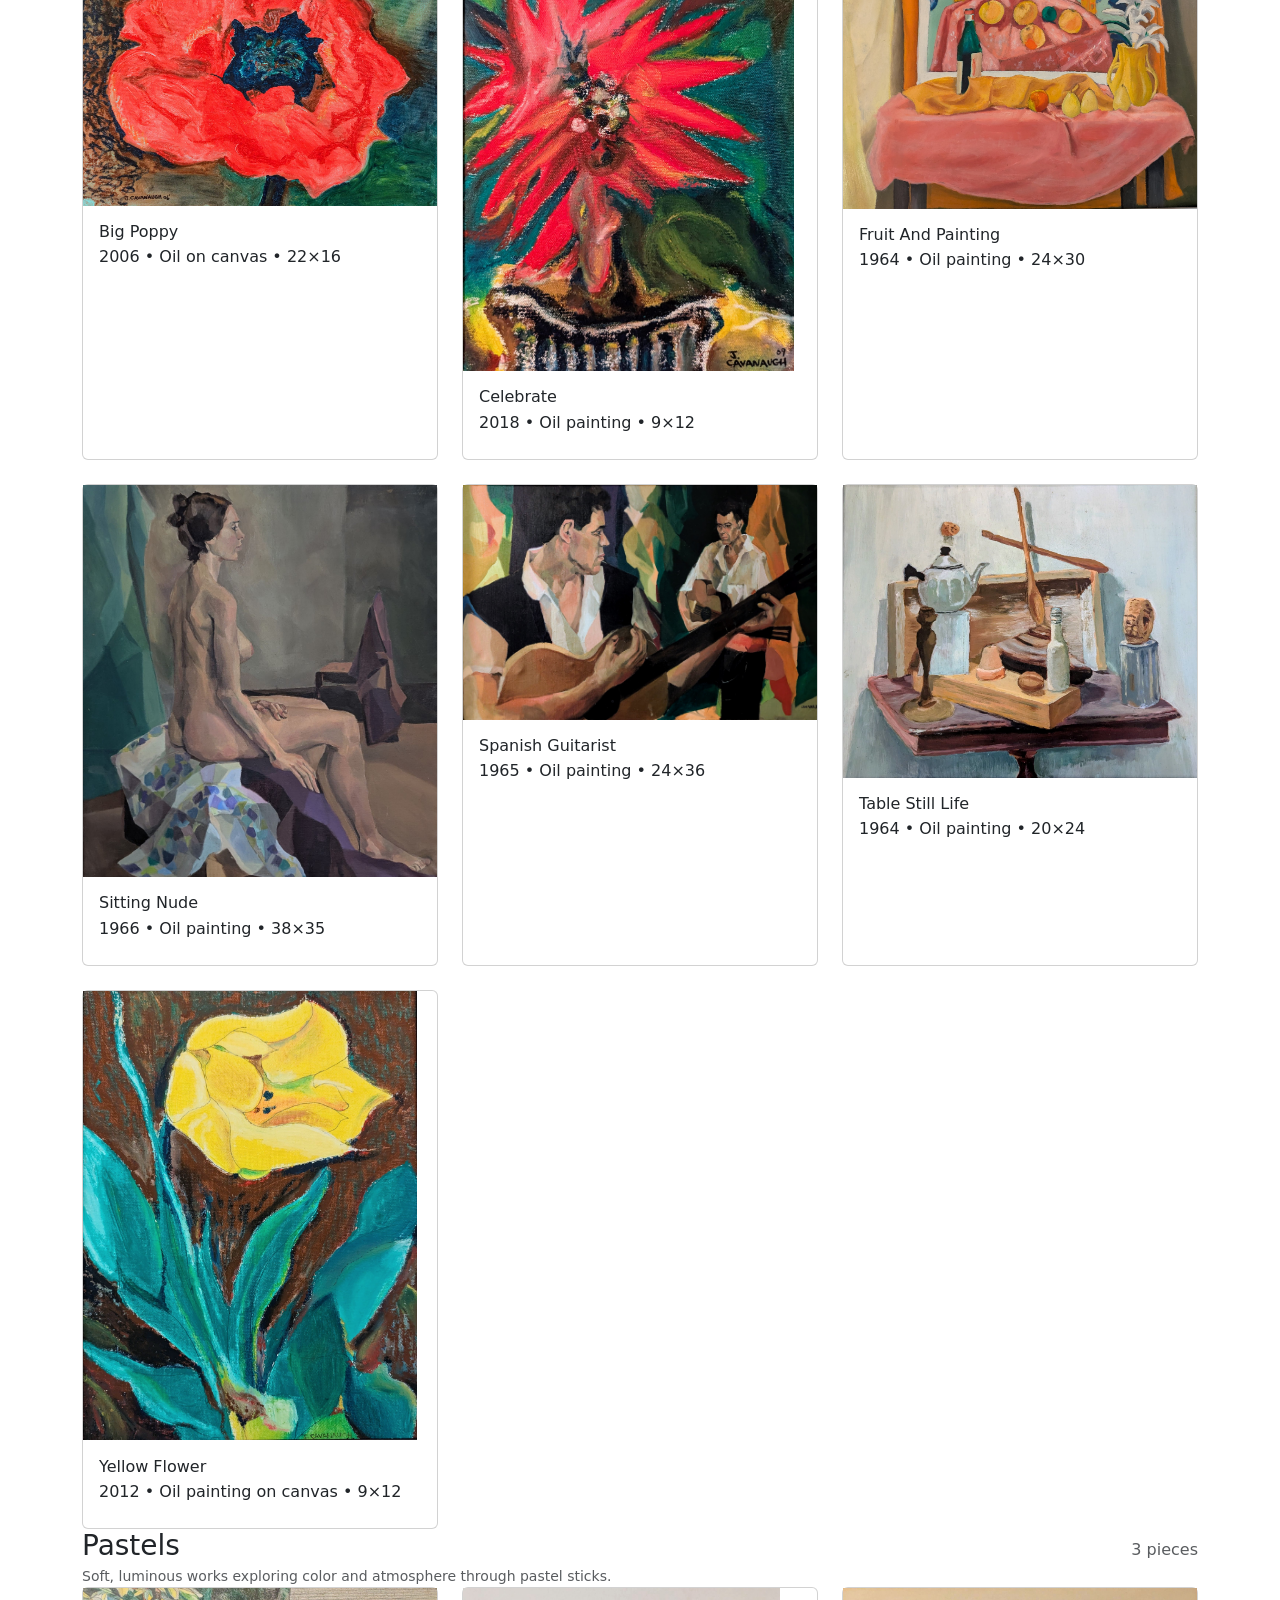
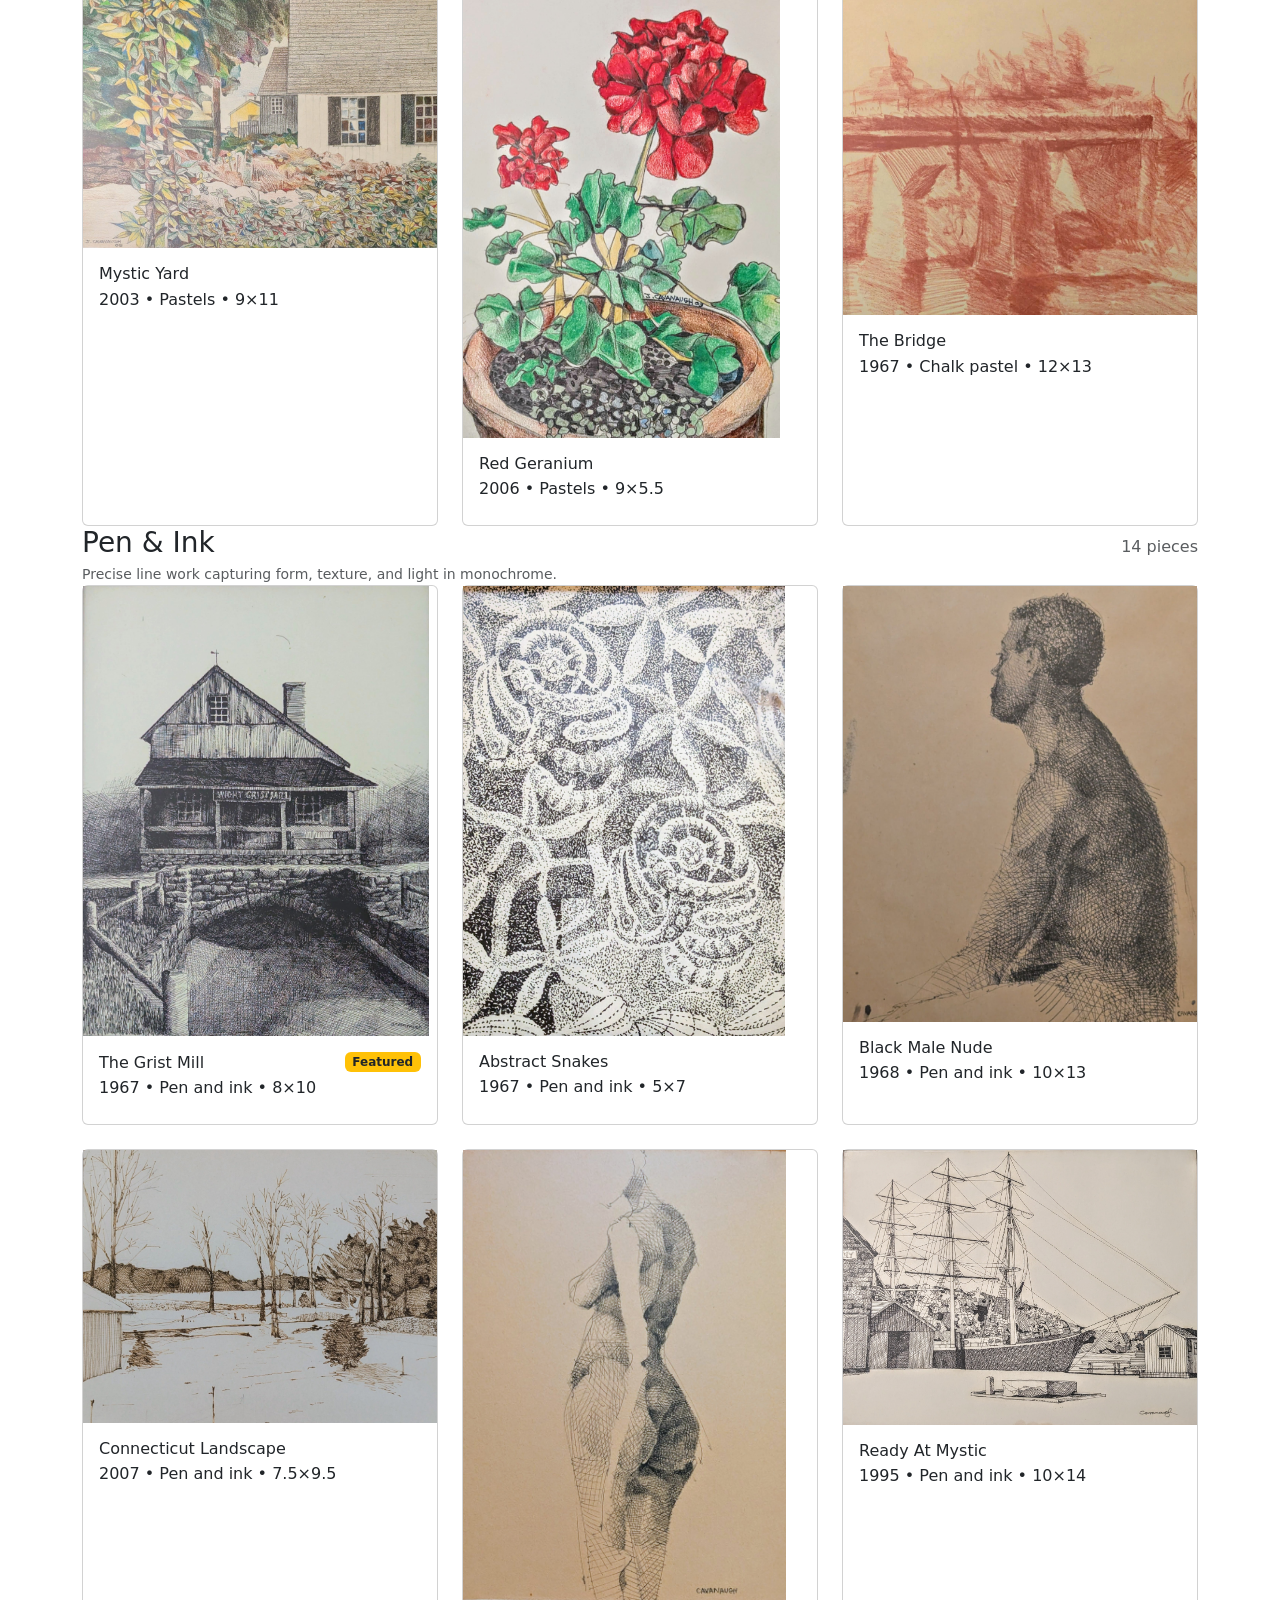
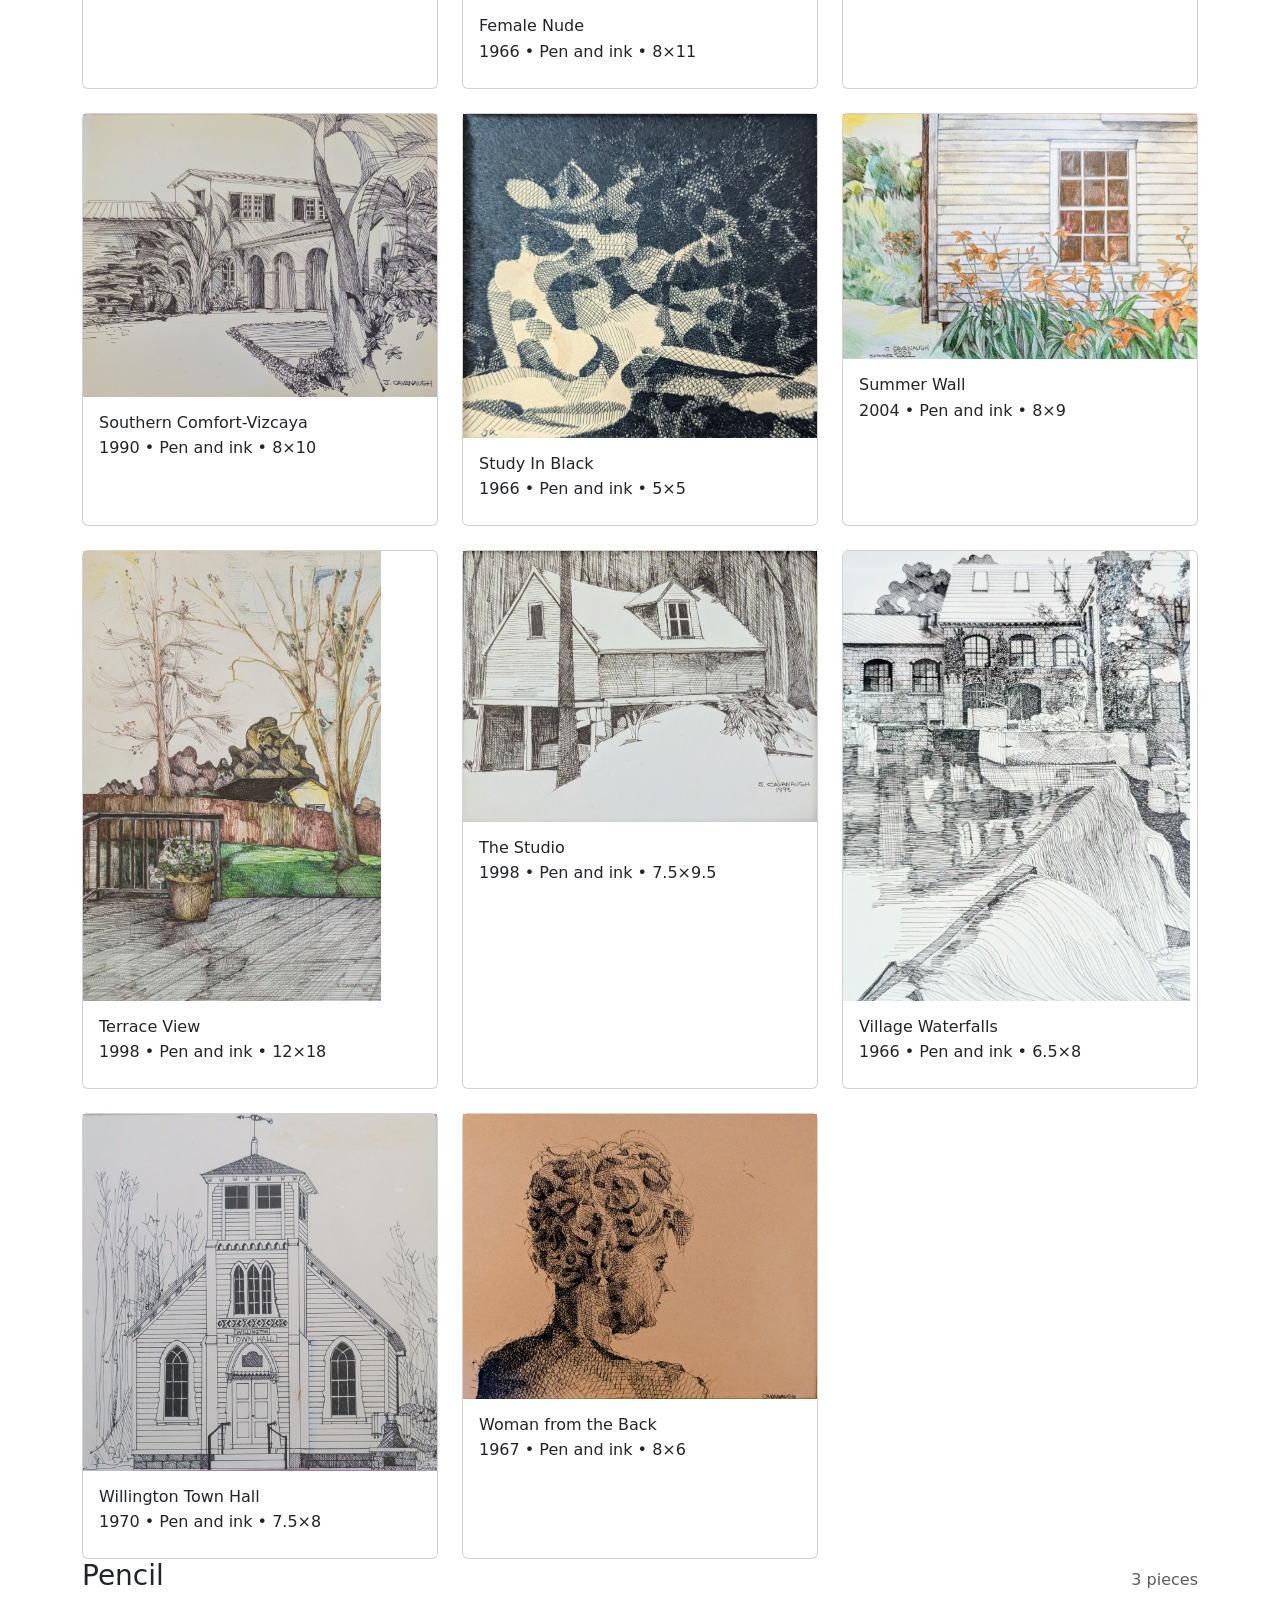
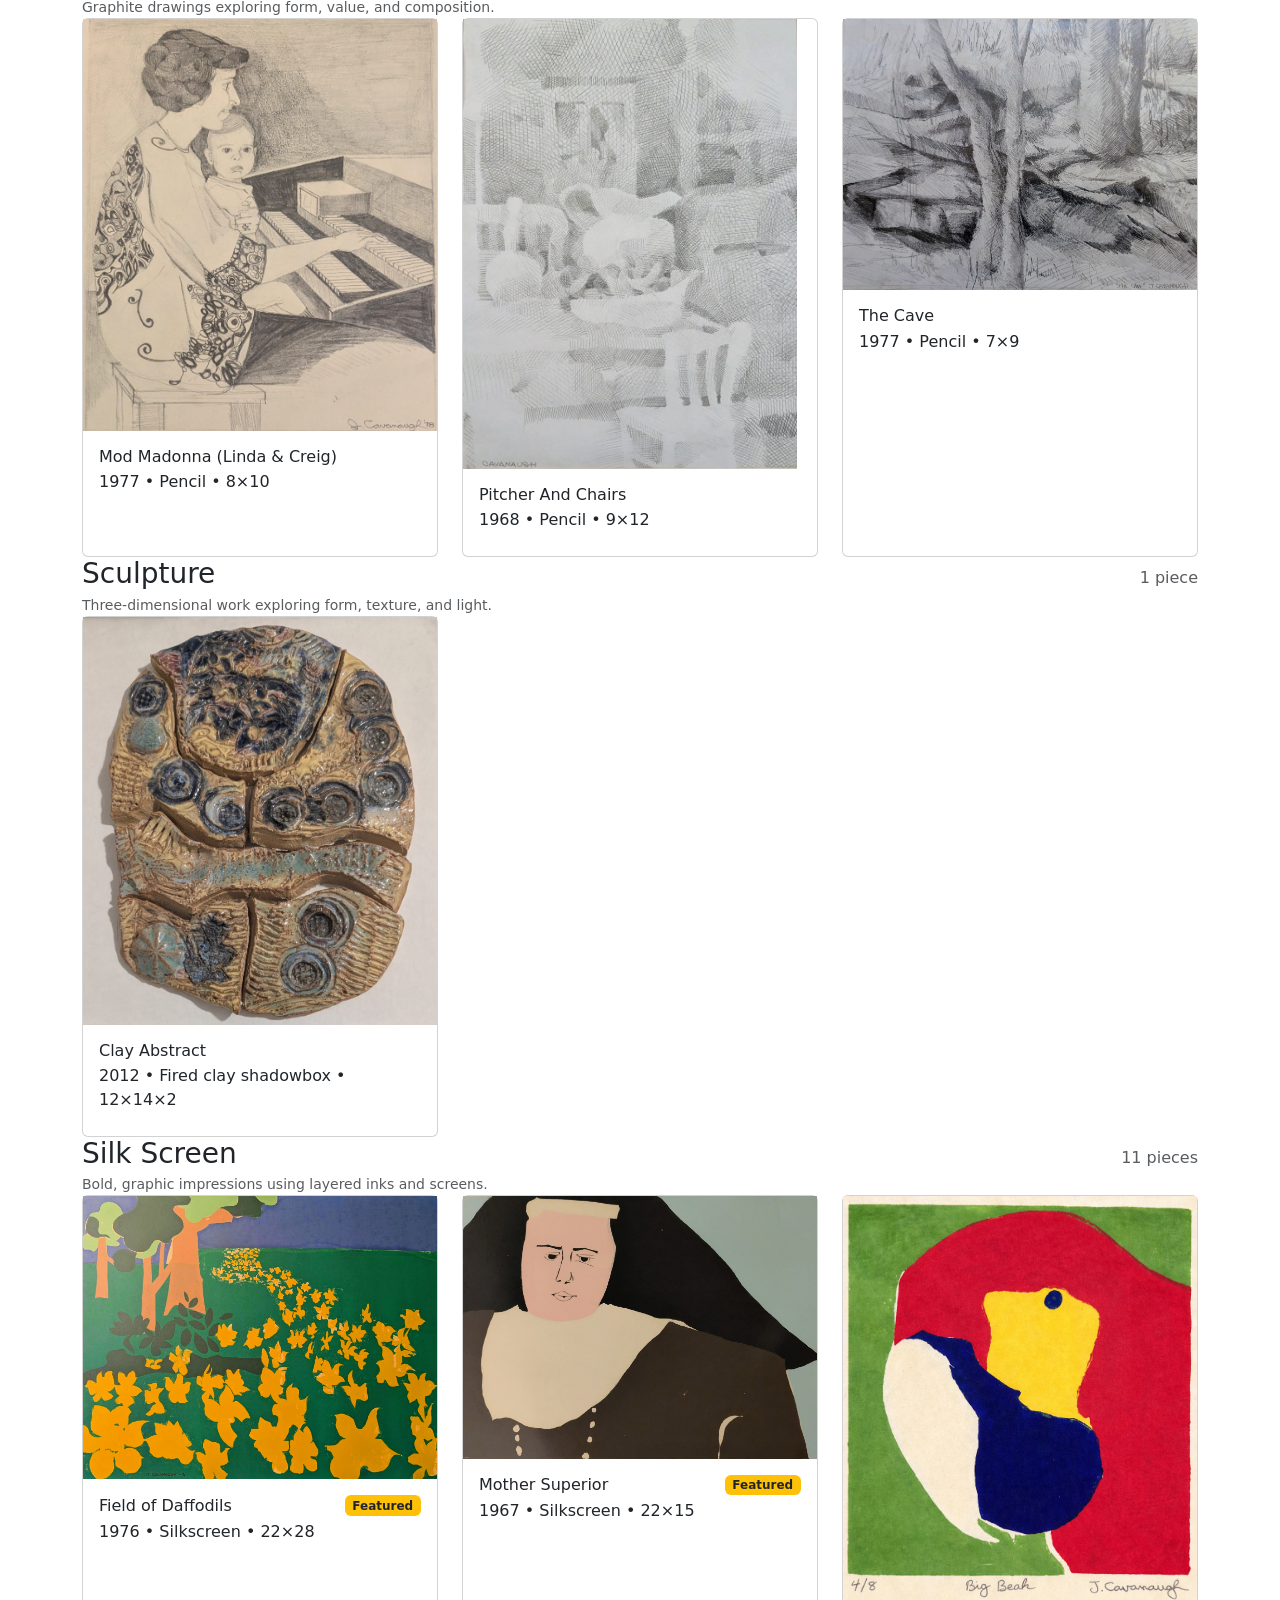
==== commit 0b669c12: "Added signature and big beak" ====
--- a/index.html
+++ b/index.html
@@ -20,7 +20,9 @@
   <!-- Top navigation -->
   <nav class="navbar navbar-expand-lg navbar-light bg-white border-bottom sticky-top">
     <div class="container">
-      <a class="navbar-brand fw-semibold" href="#">James P. Cavanaugh</a>
+      <a class="navbar-brand" href="#">
+        <img src="/images/jpc-sig-oneline.svg" alt="James P. Cavanaugh" style="height: 40px; width: auto;">
+      </a>
       <button
         class="navbar-toggler"
         type="button"
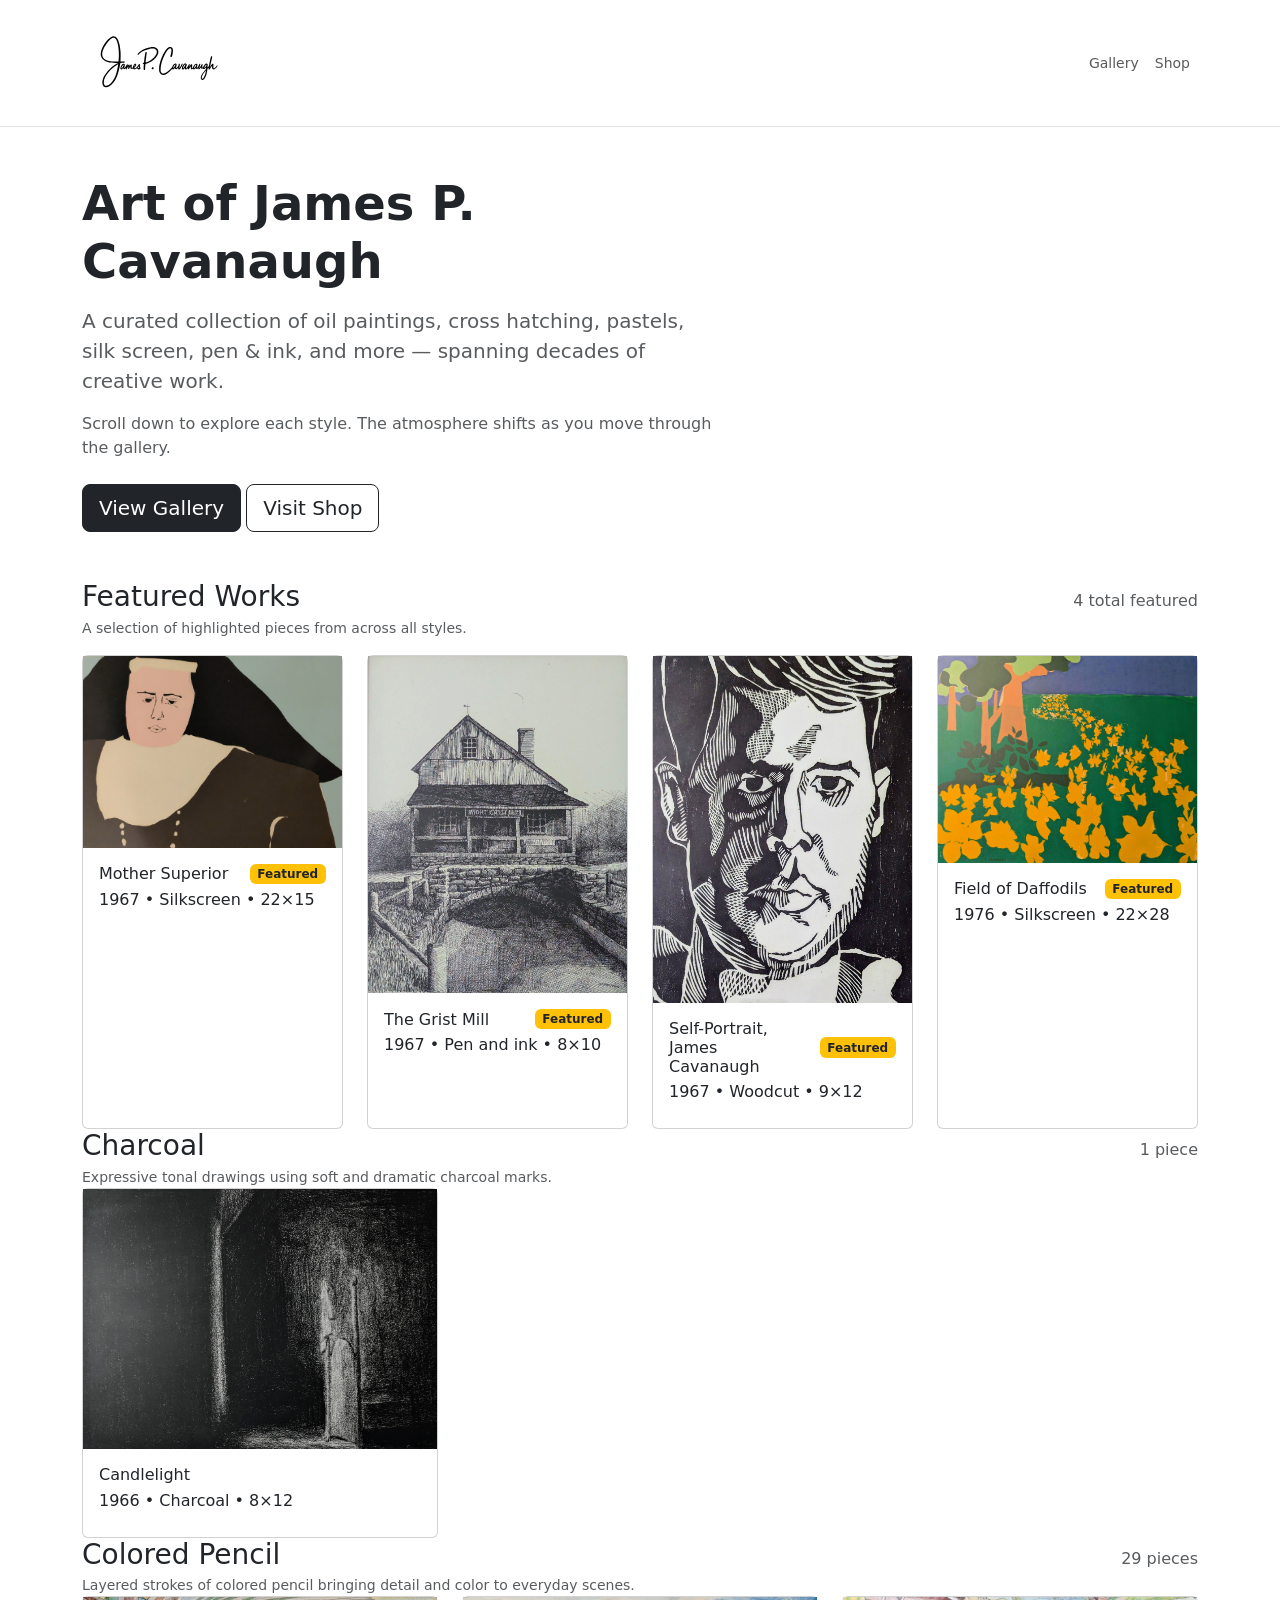
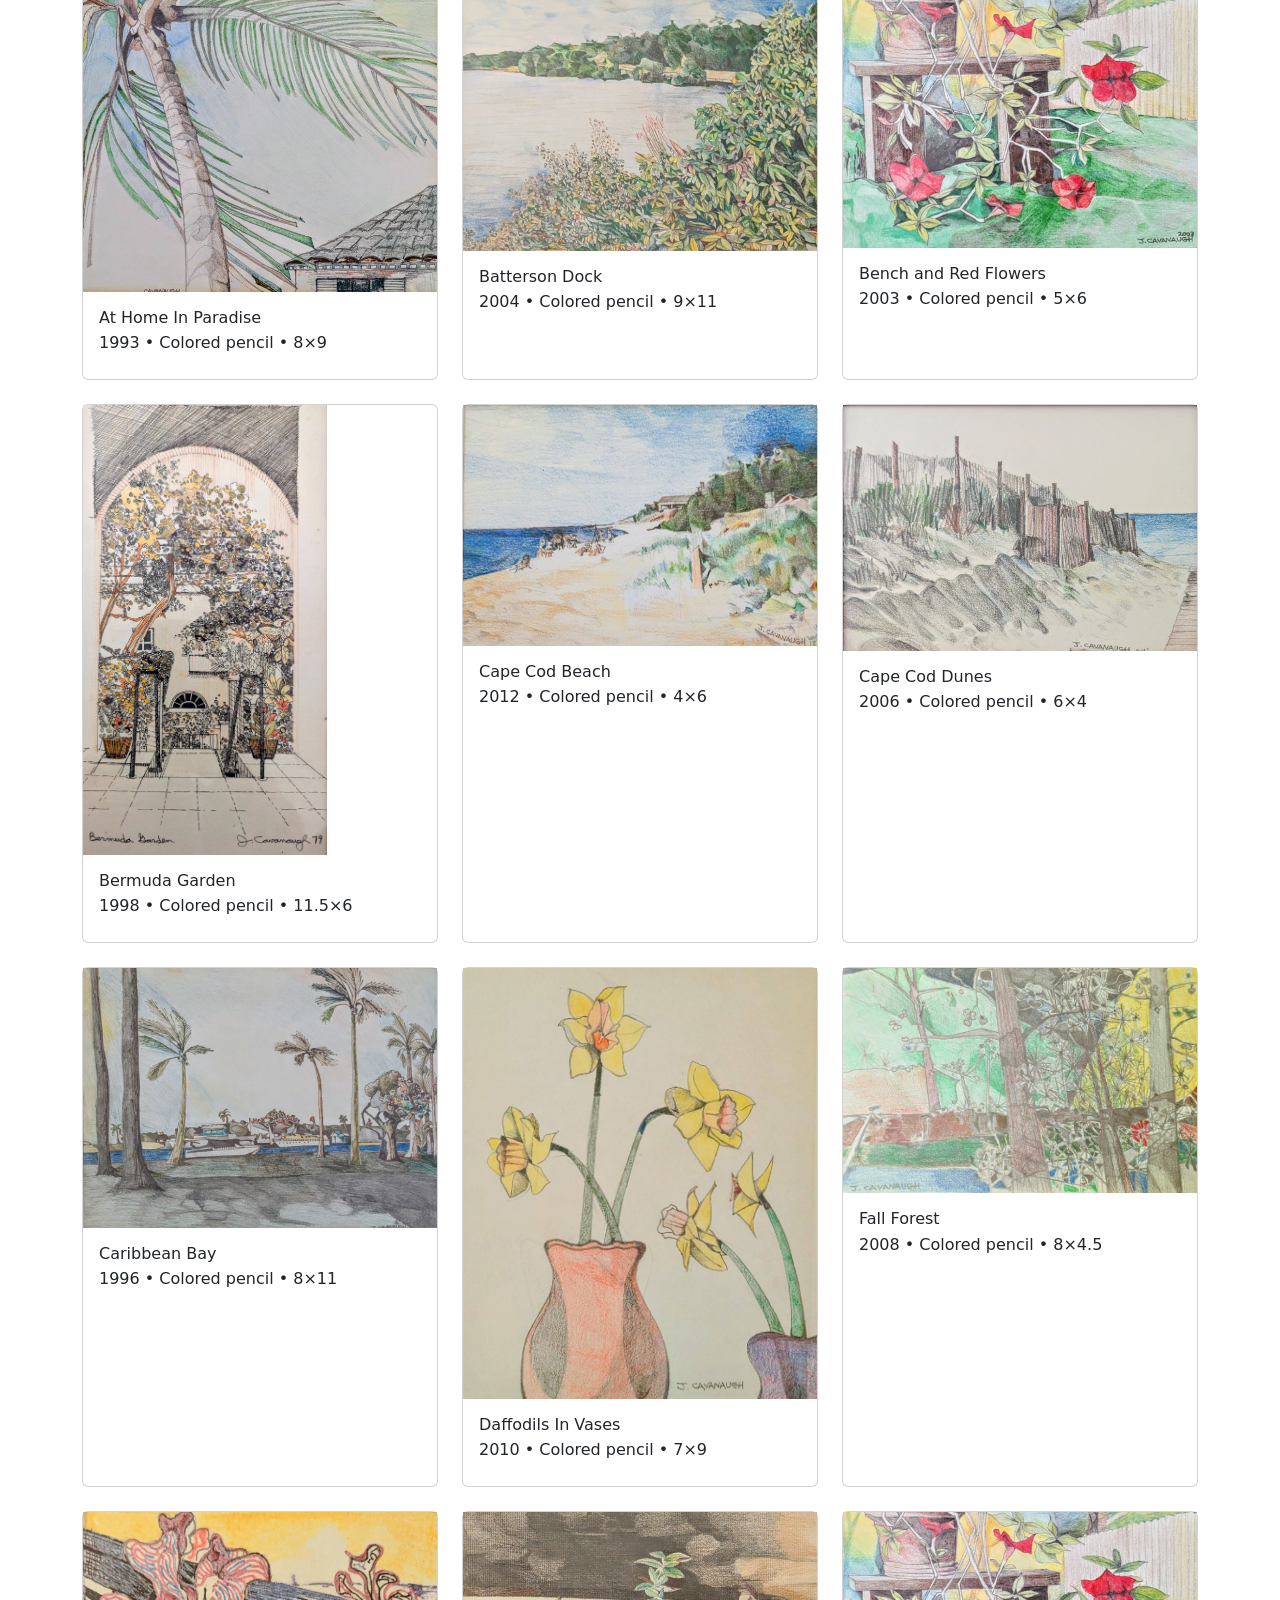
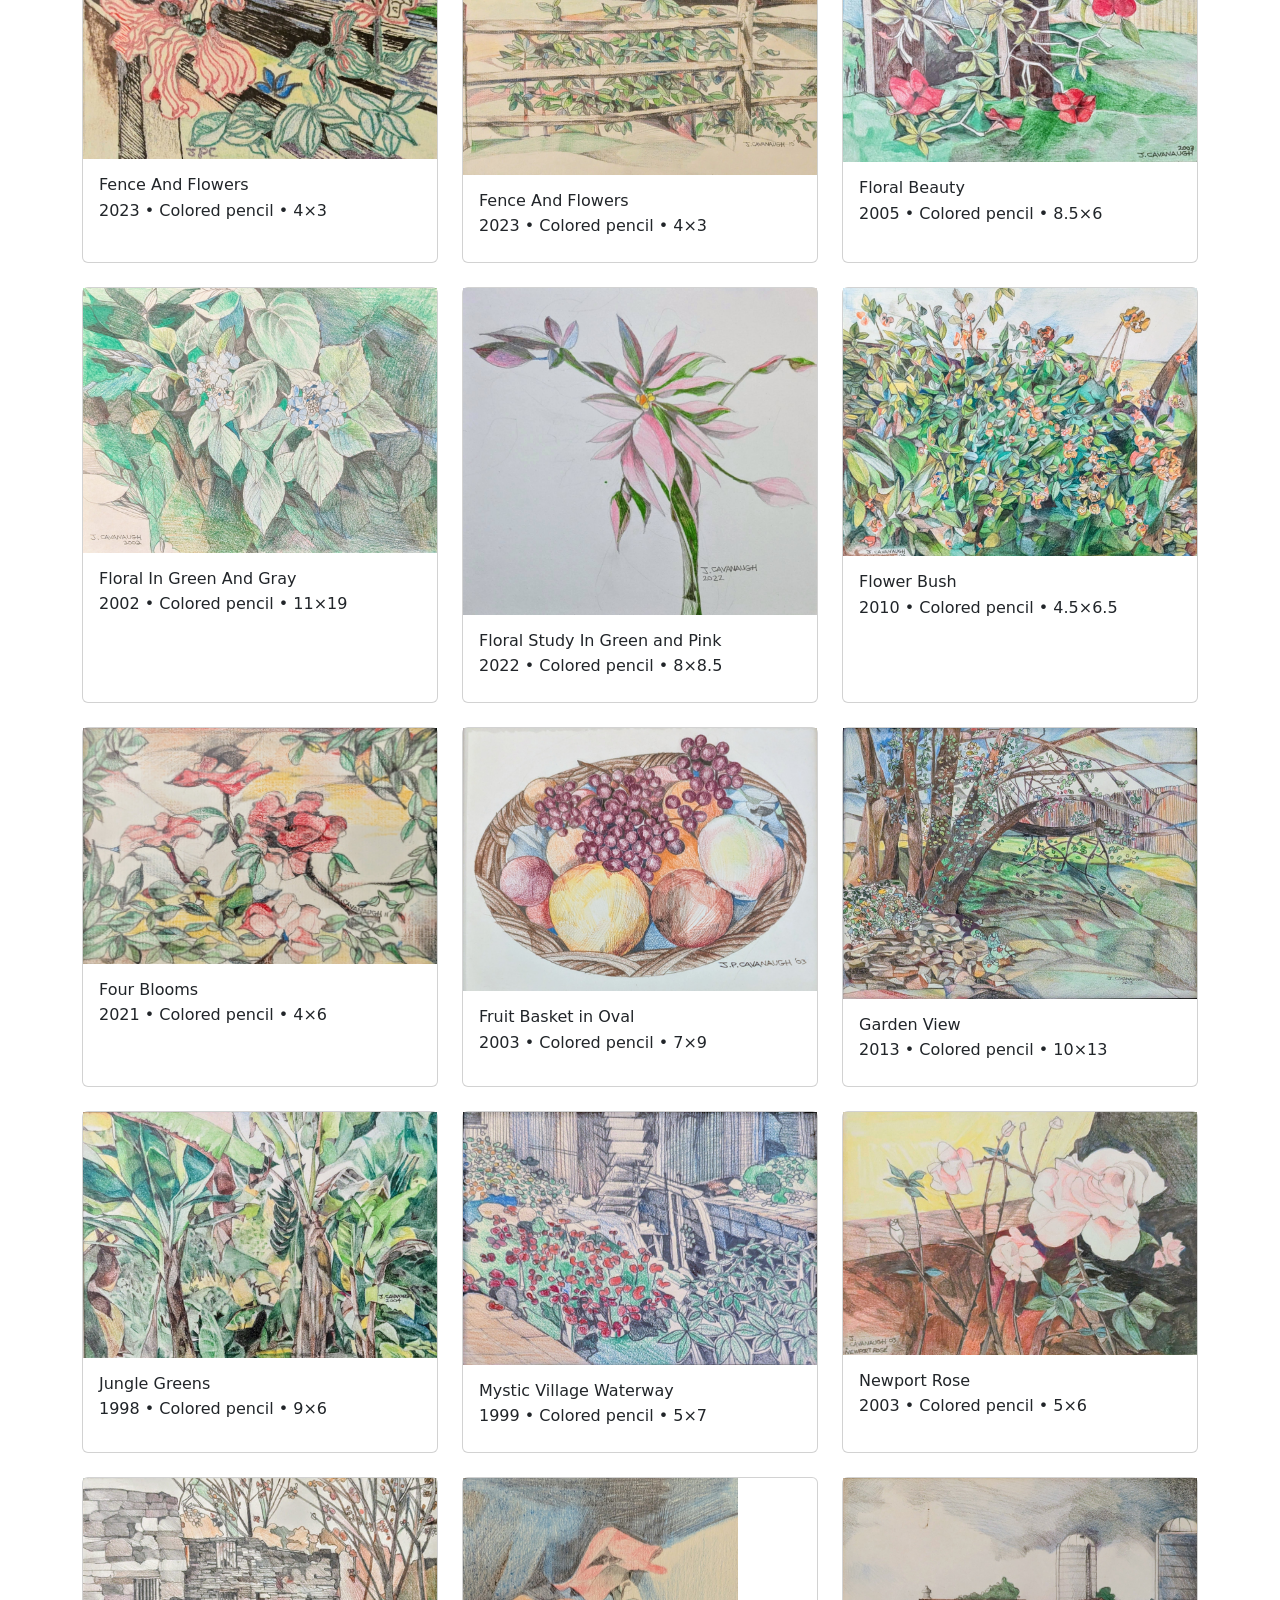
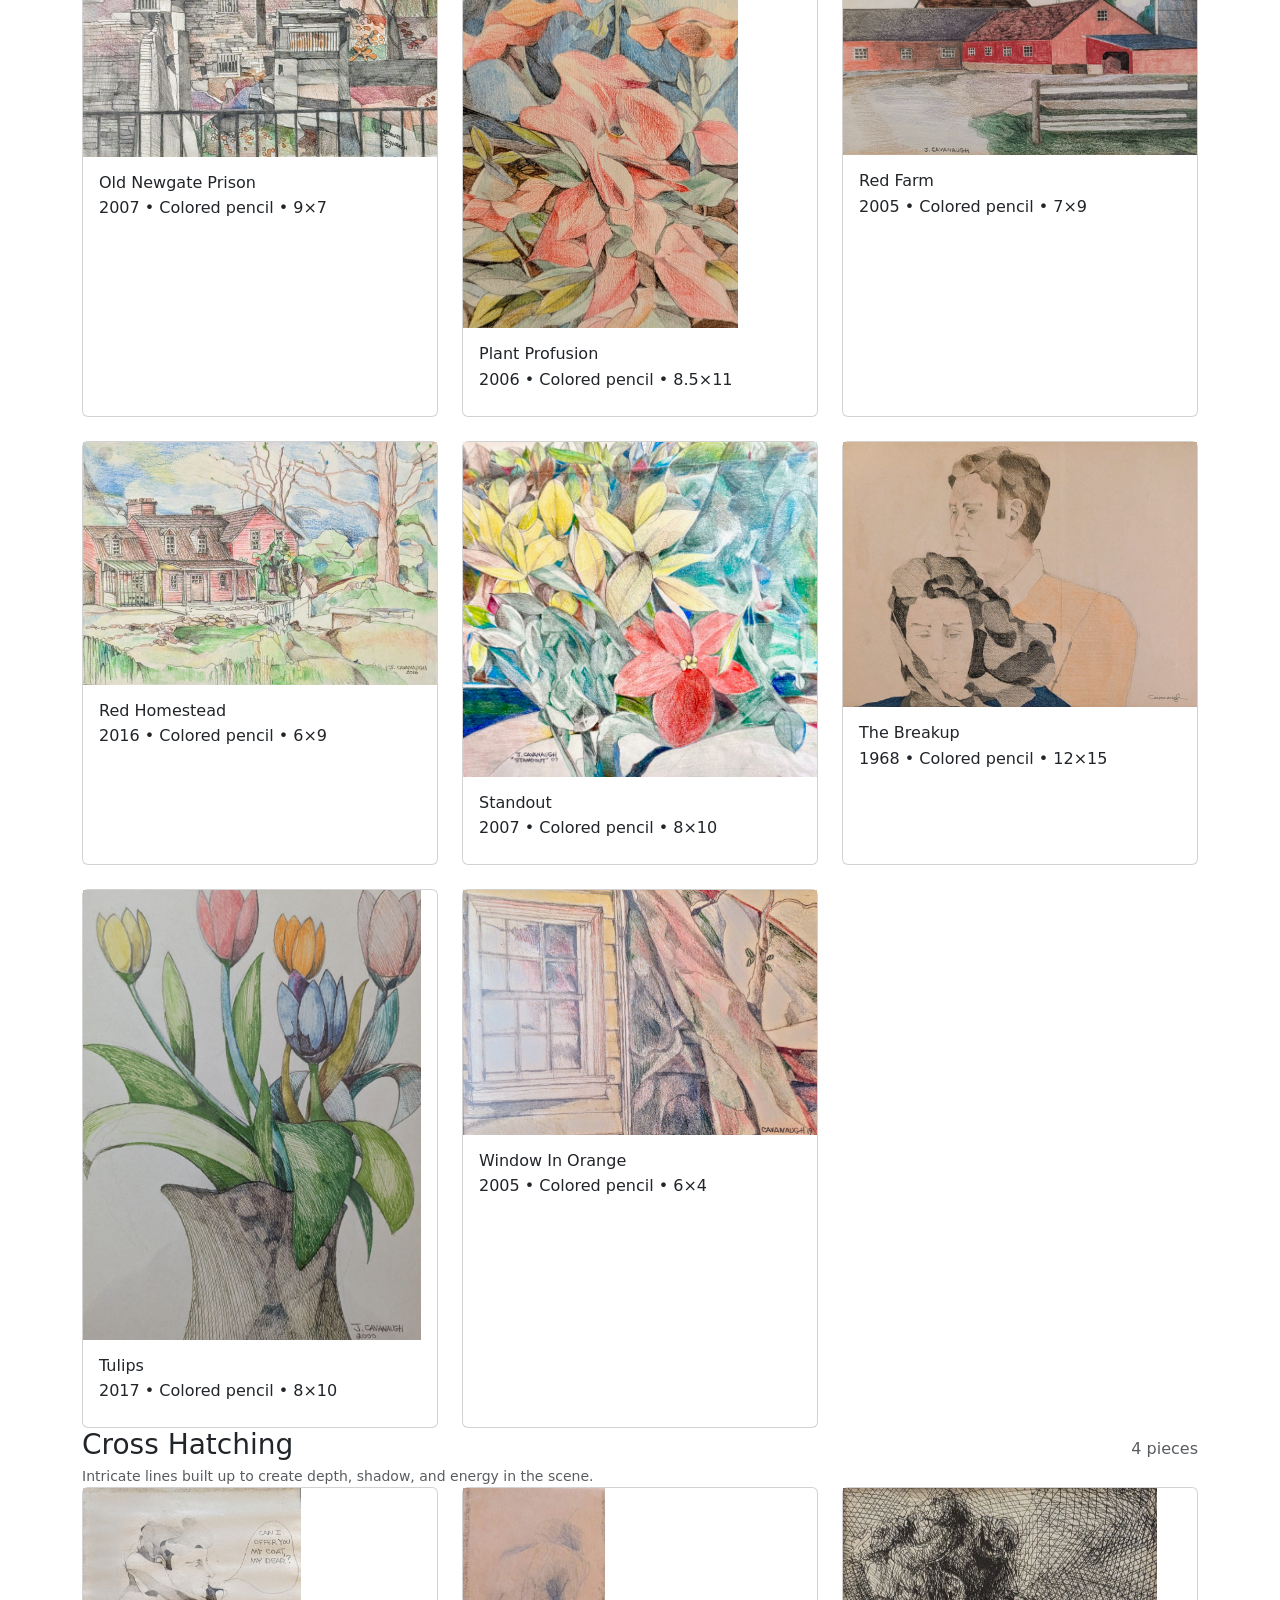
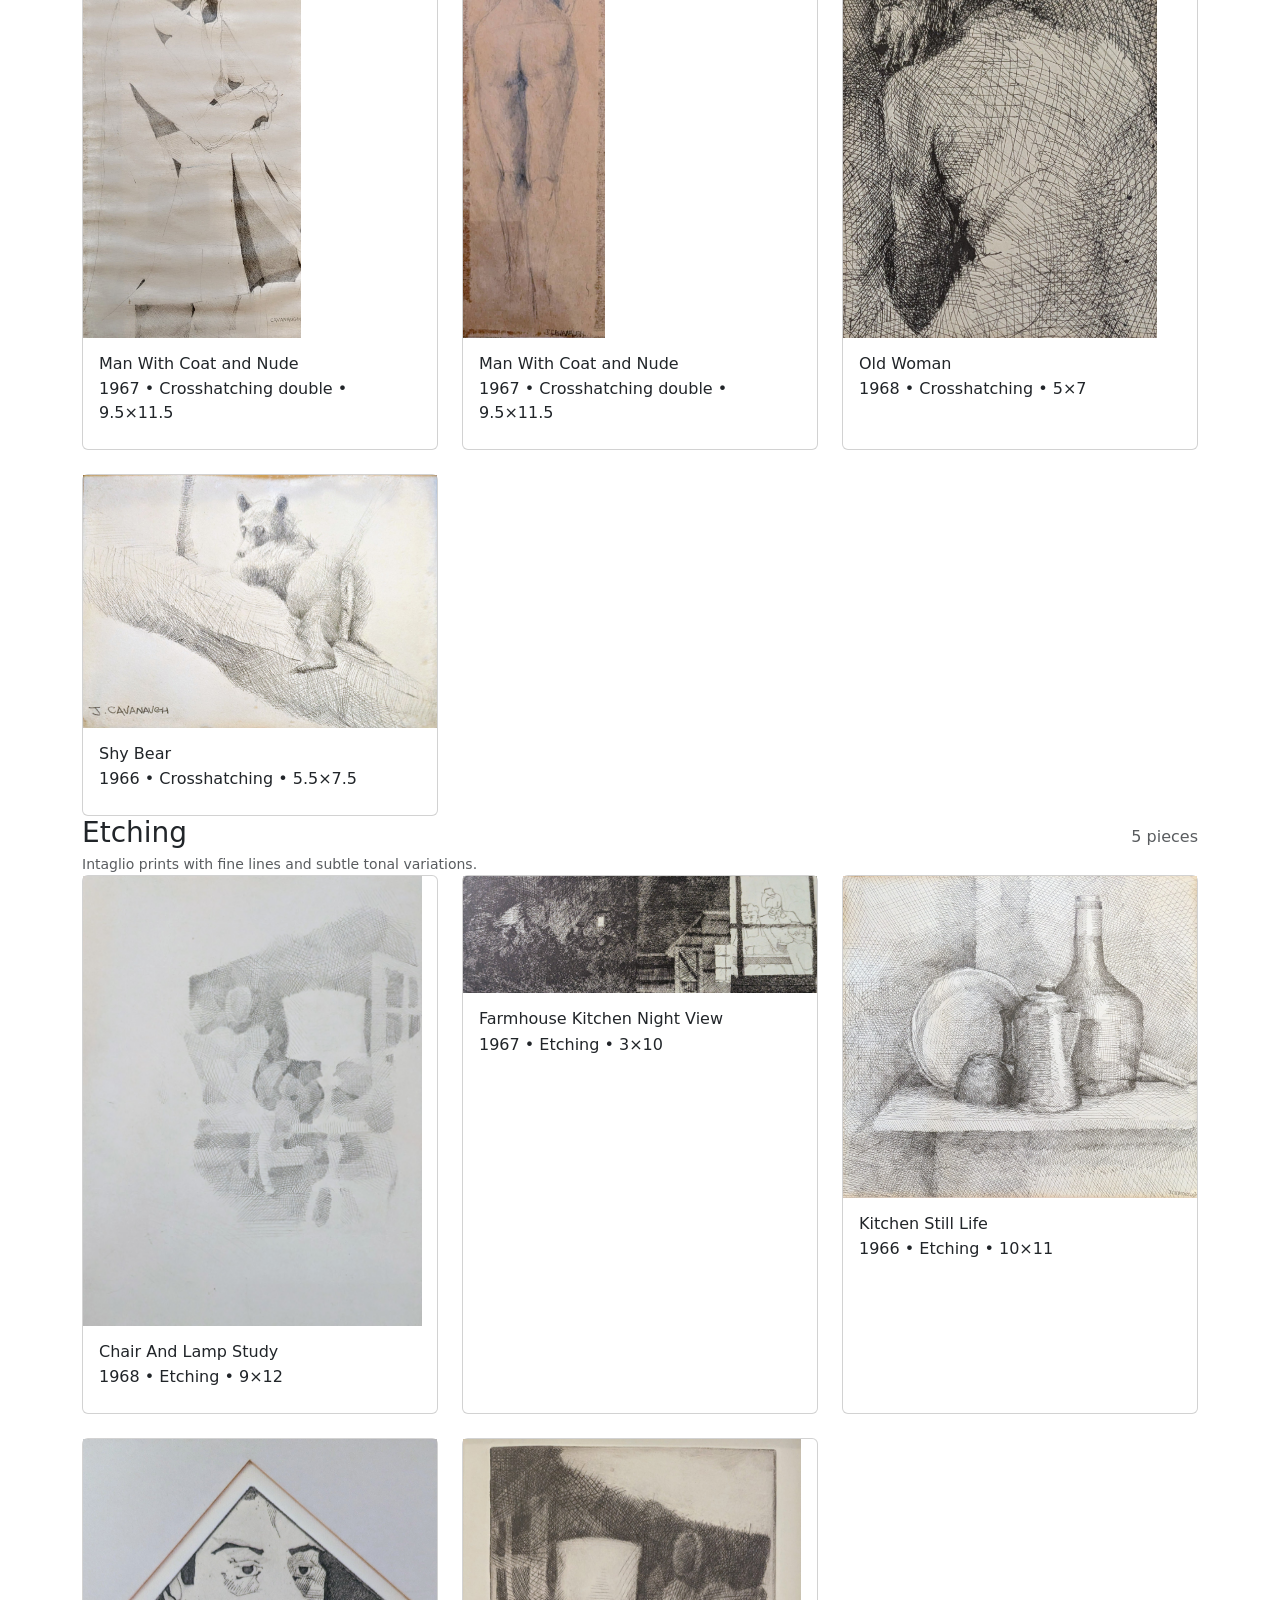
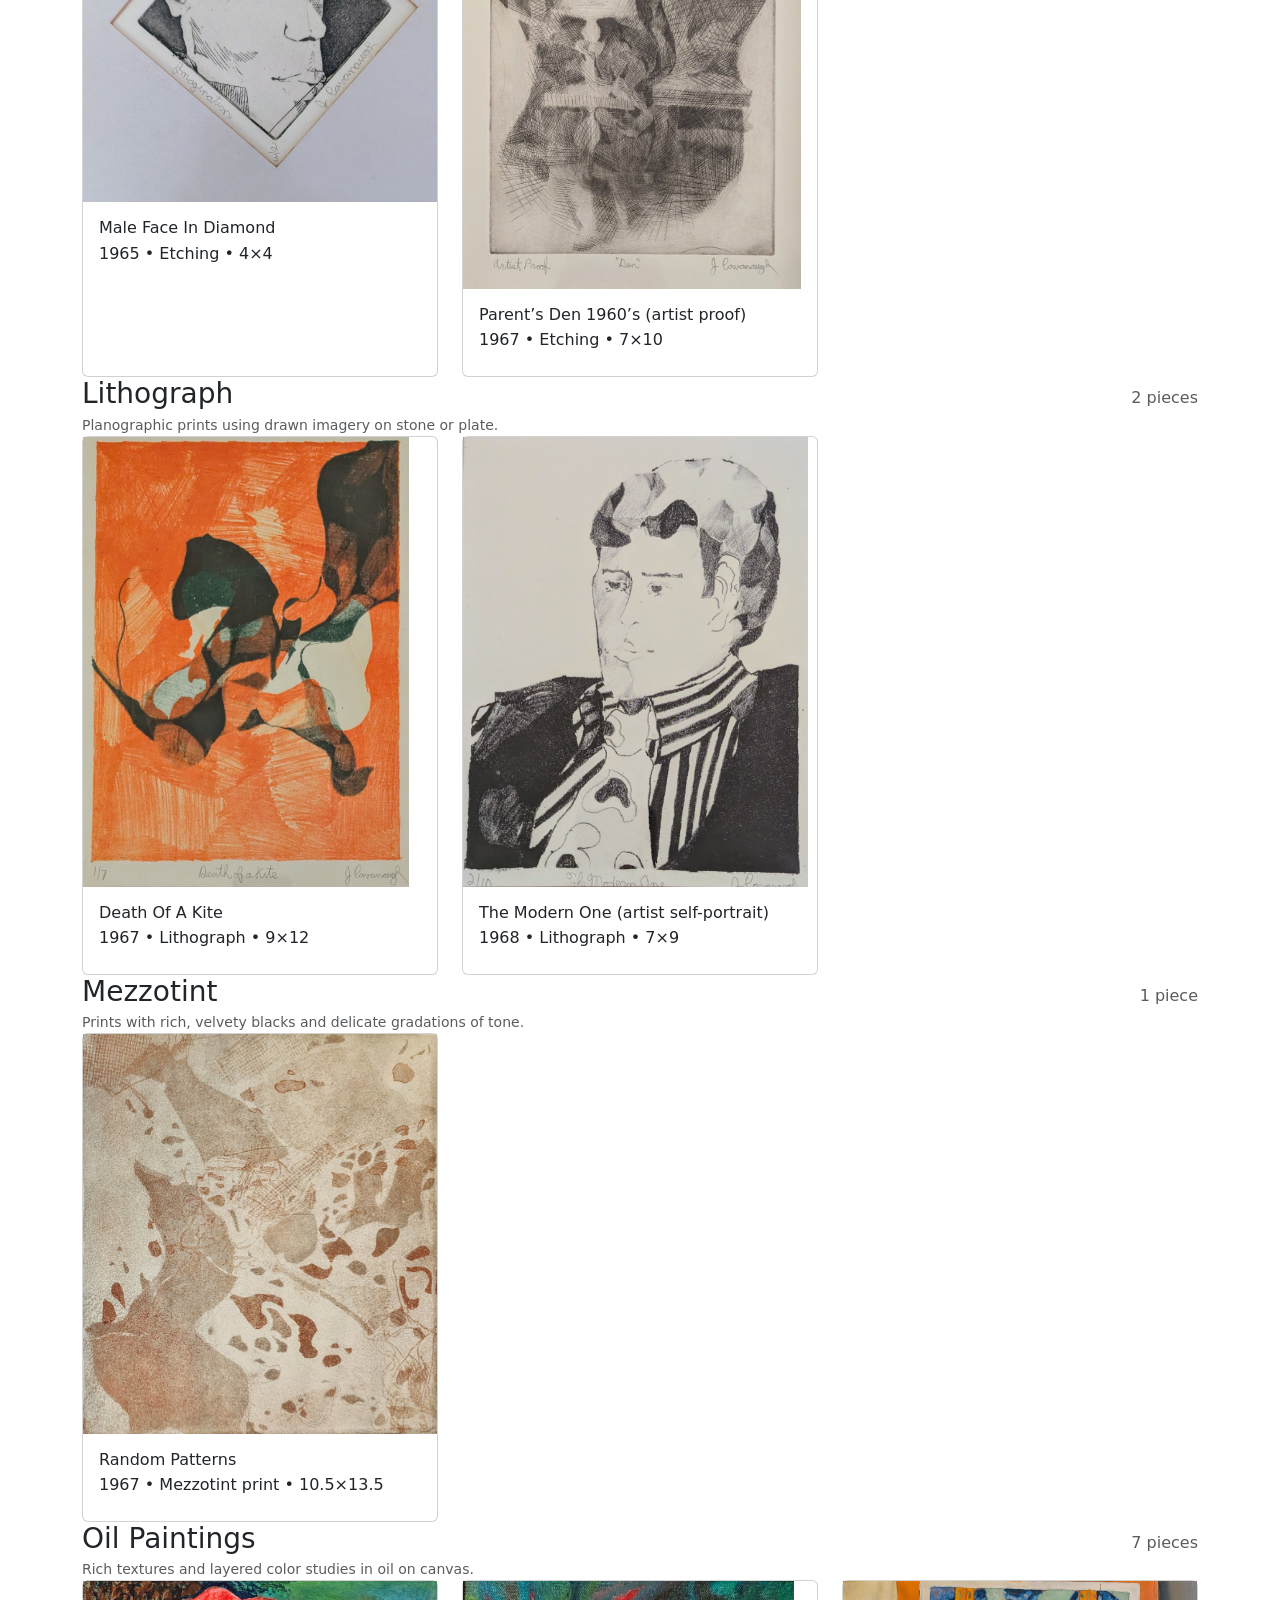
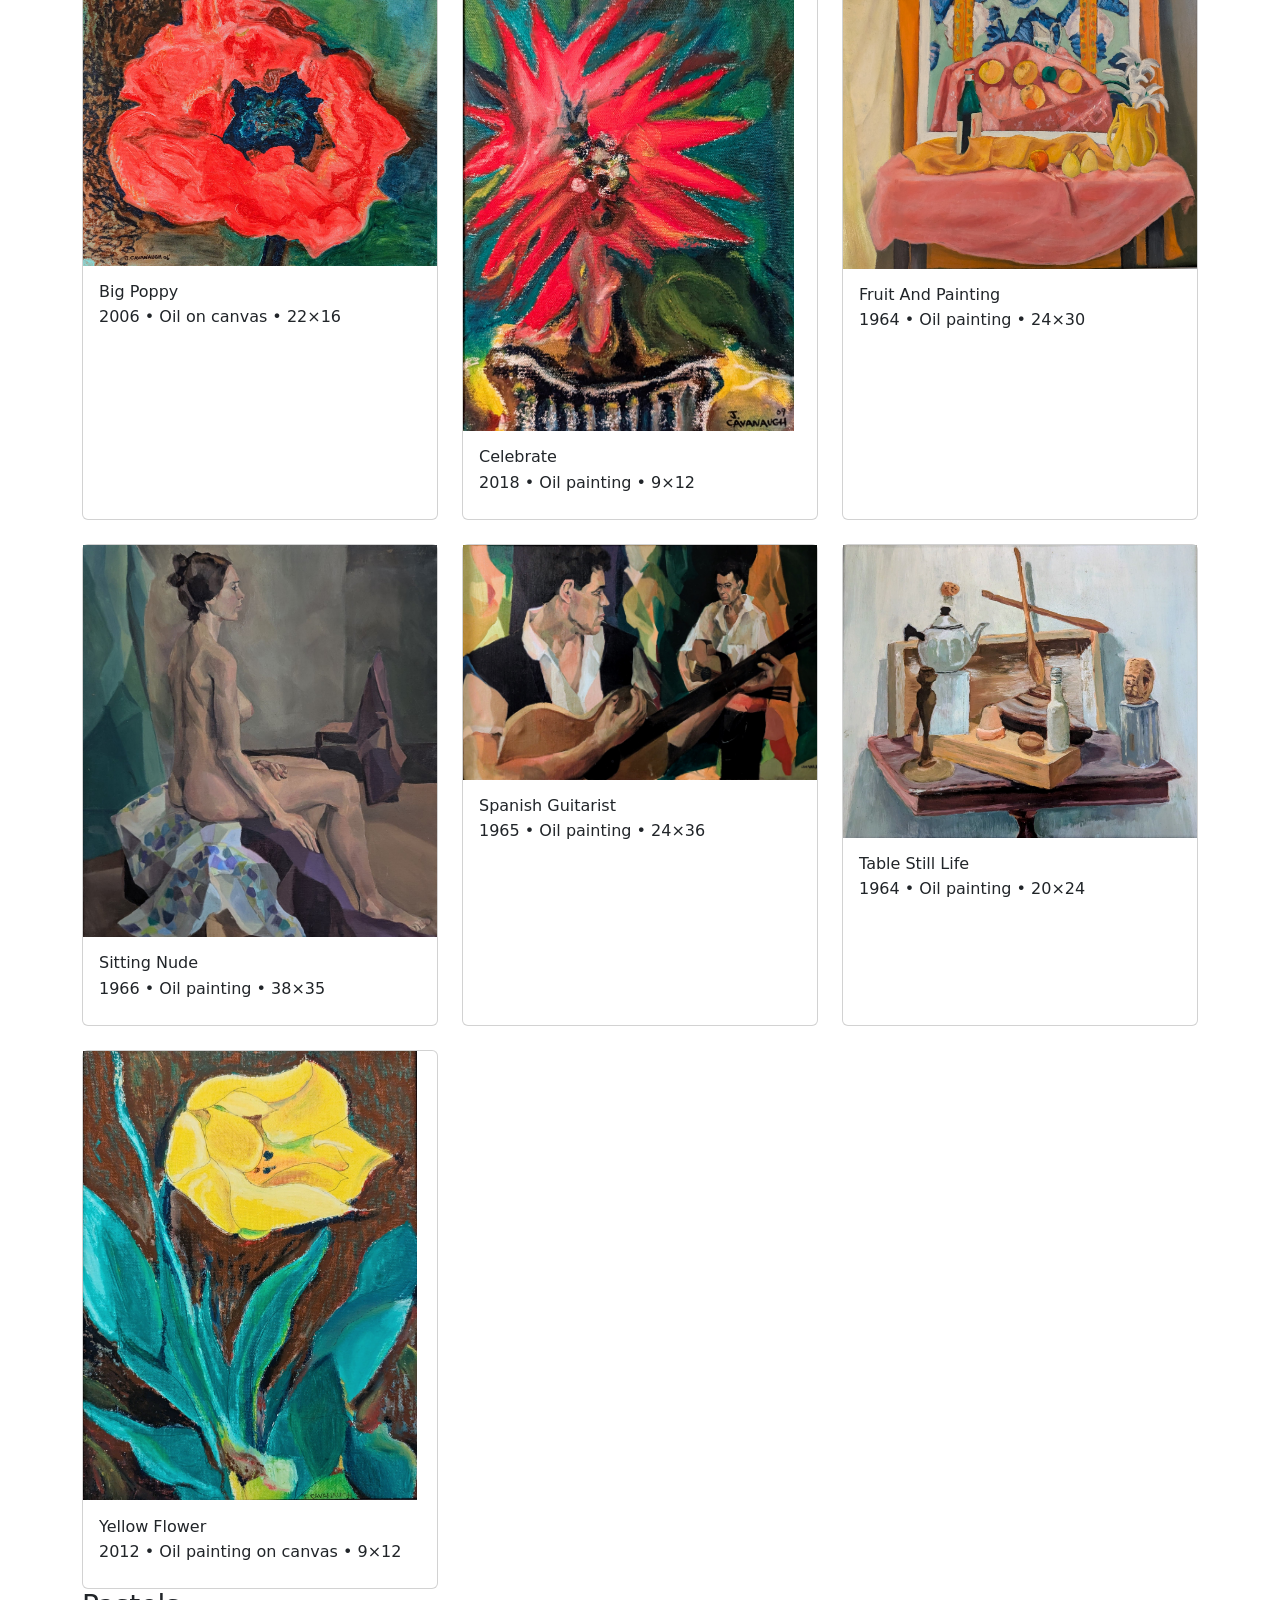
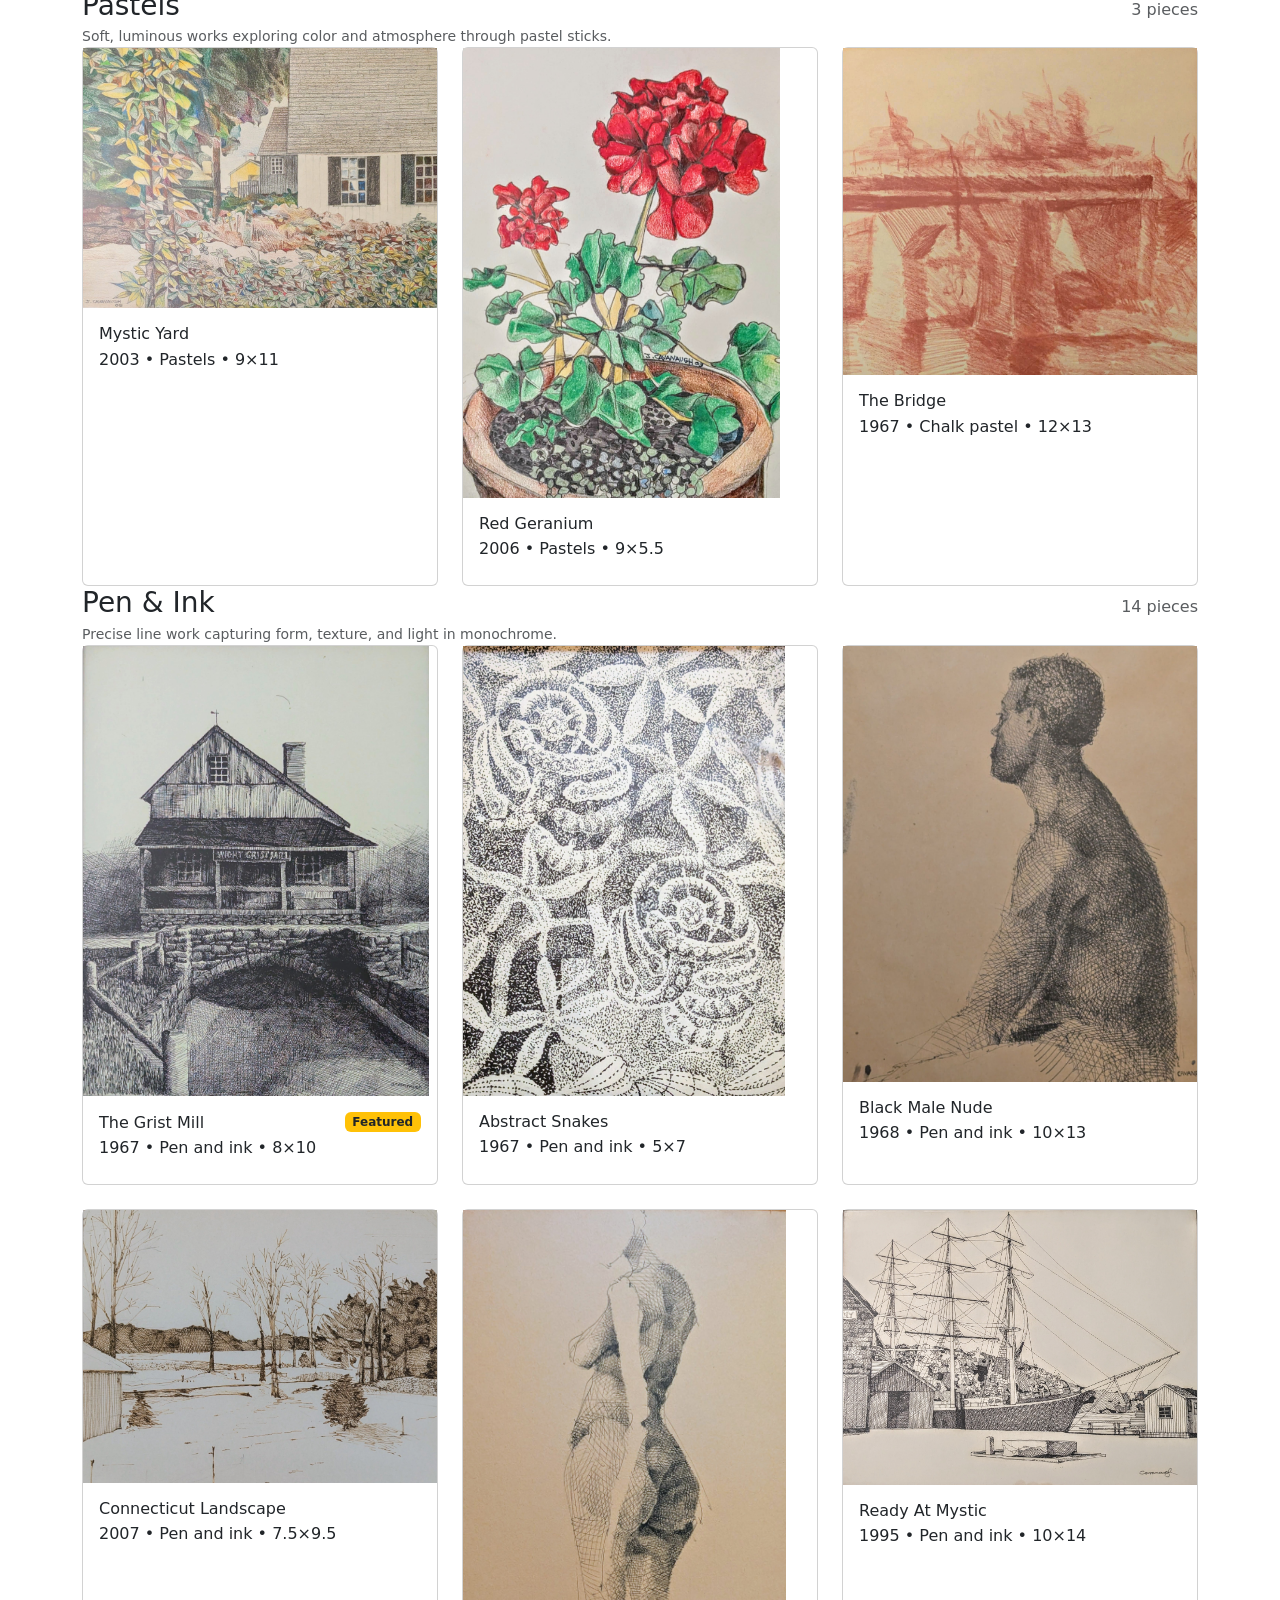
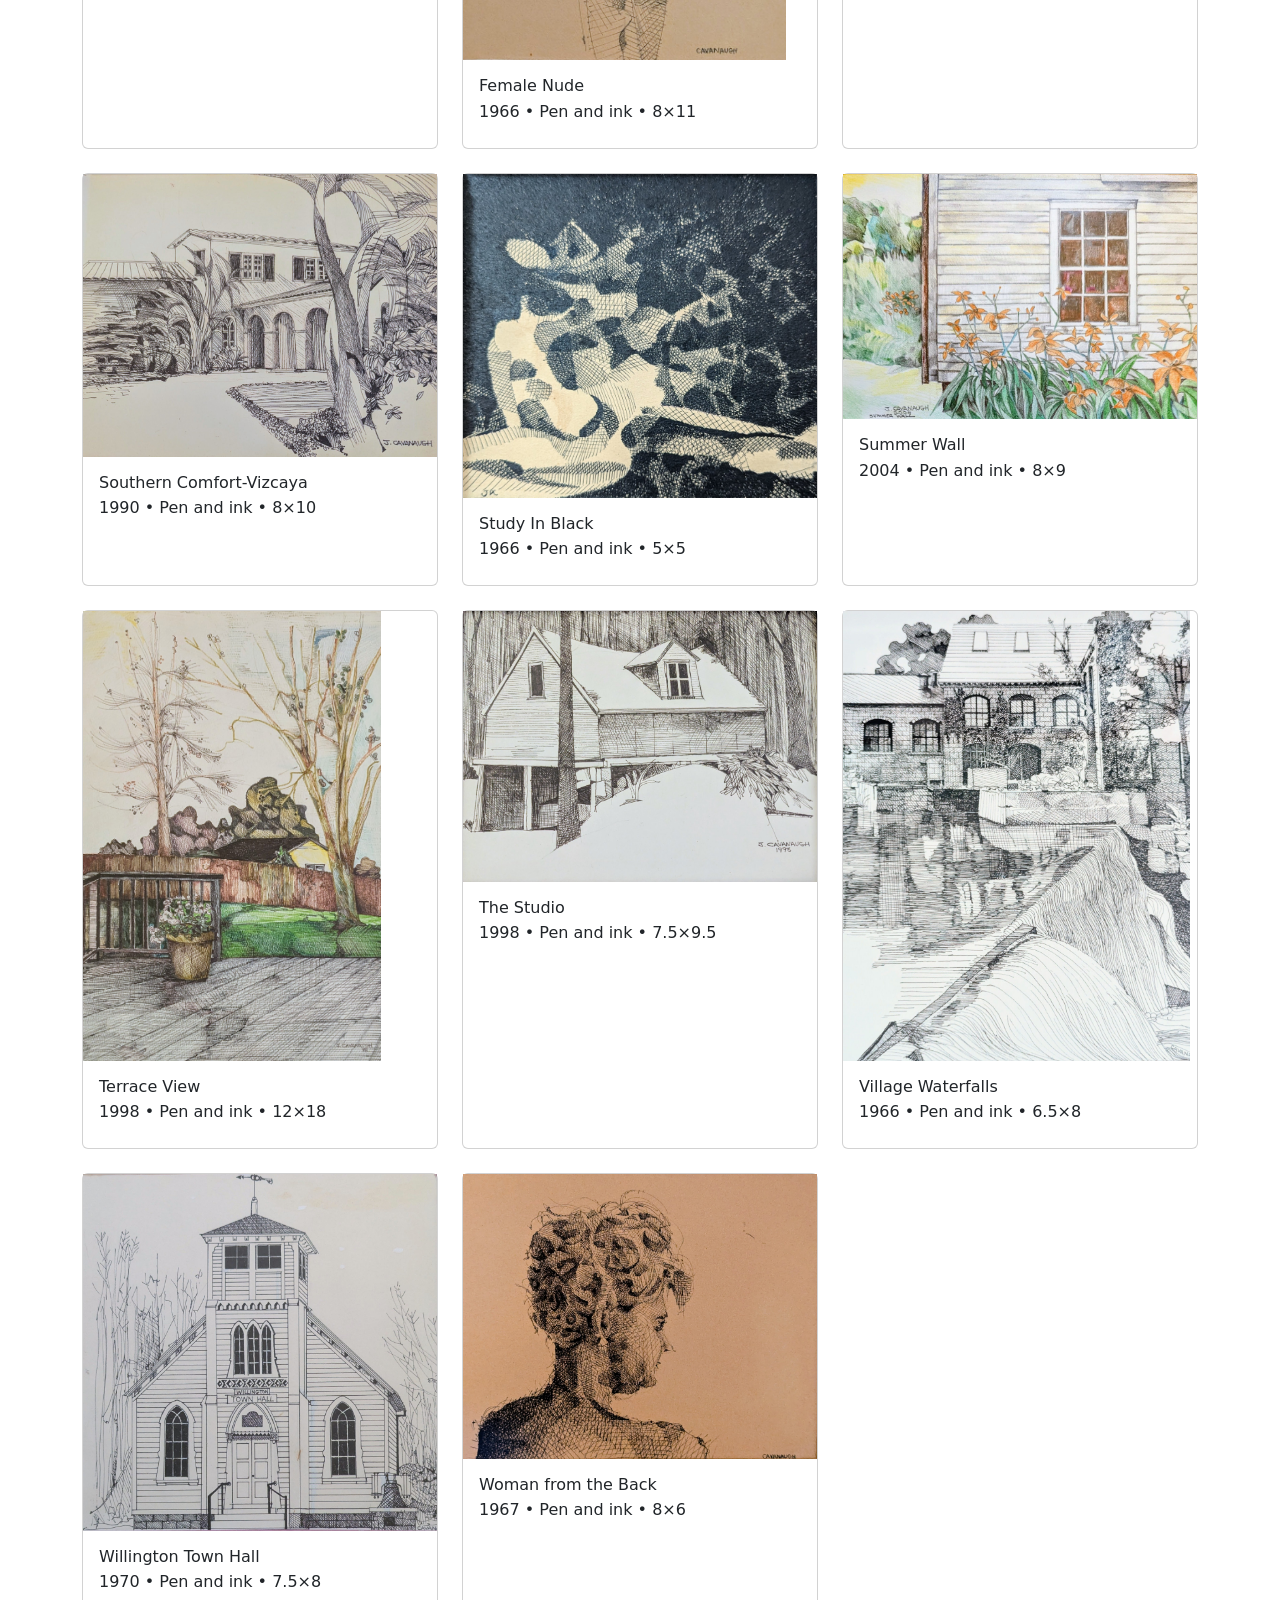
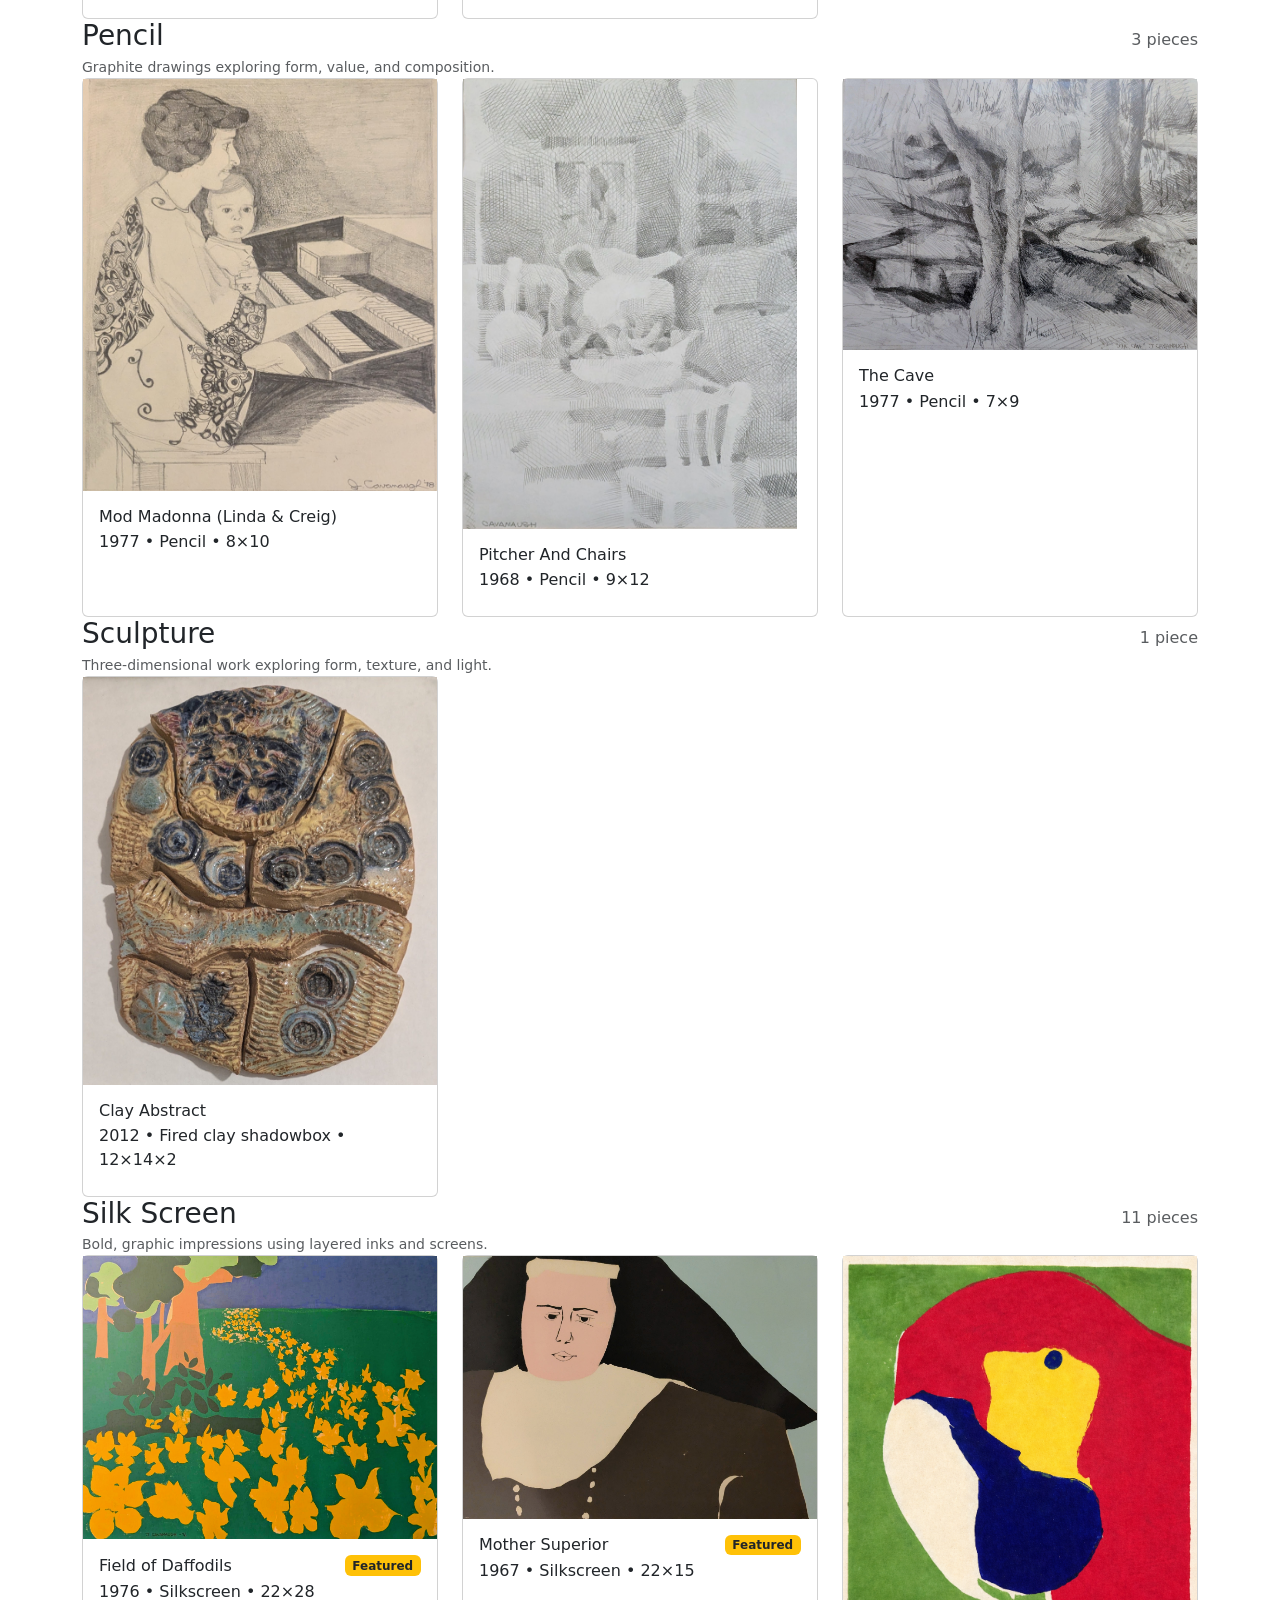
==== commit 4626c704: "Increase signature image height in navbar" ====
--- a/index.html
+++ b/index.html
@@ -21,7 +21,7 @@
   <nav class="navbar navbar-expand-lg navbar-light bg-white border-bottom sticky-top">
     <div class="container">
       <a class="navbar-brand" href="#">
-        <img src="/images/jpc-sig-oneline.svg" alt="James P. Cavanaugh" style="height: 40px; width: auto;">
+        <img src="/images/jpc-sig-oneline.svg" alt="James P. Cavanaugh" style="height: 100px; width: auto;">
       </a>
       <button
         class="navbar-toggler"
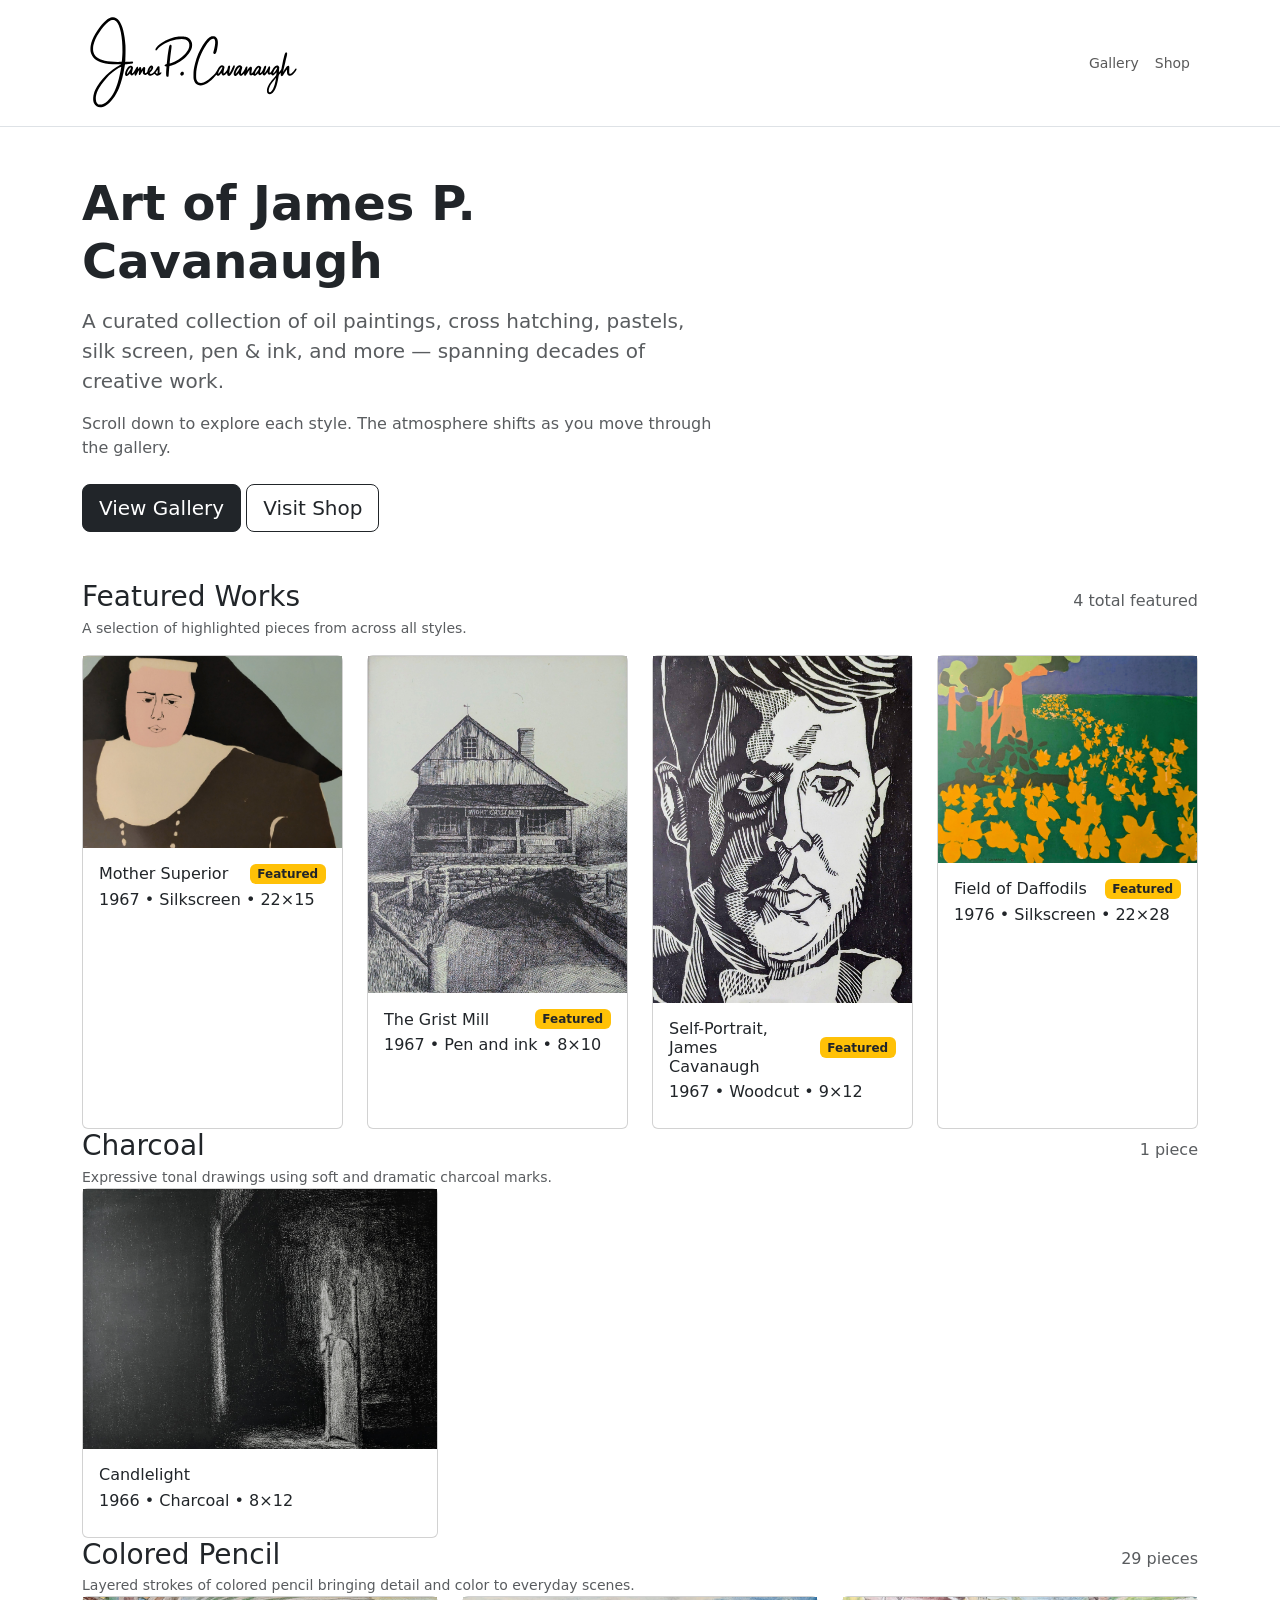
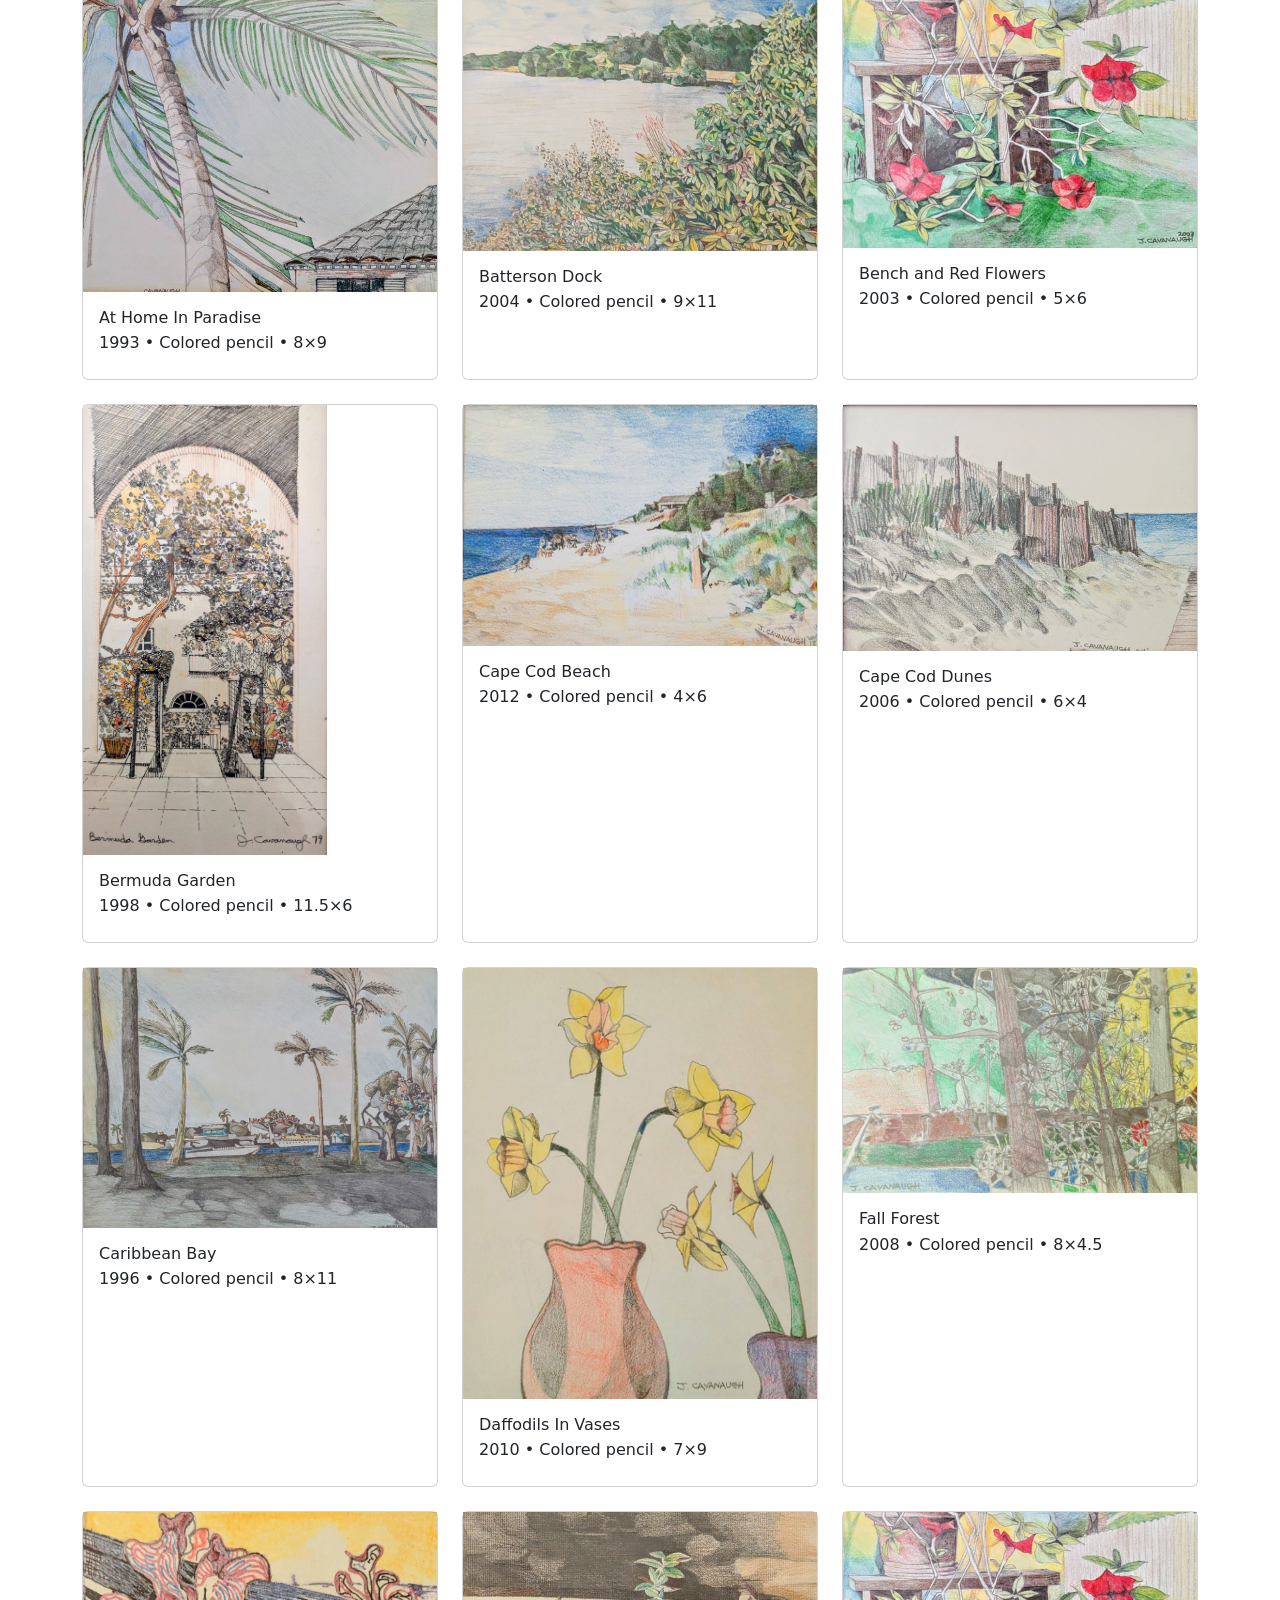
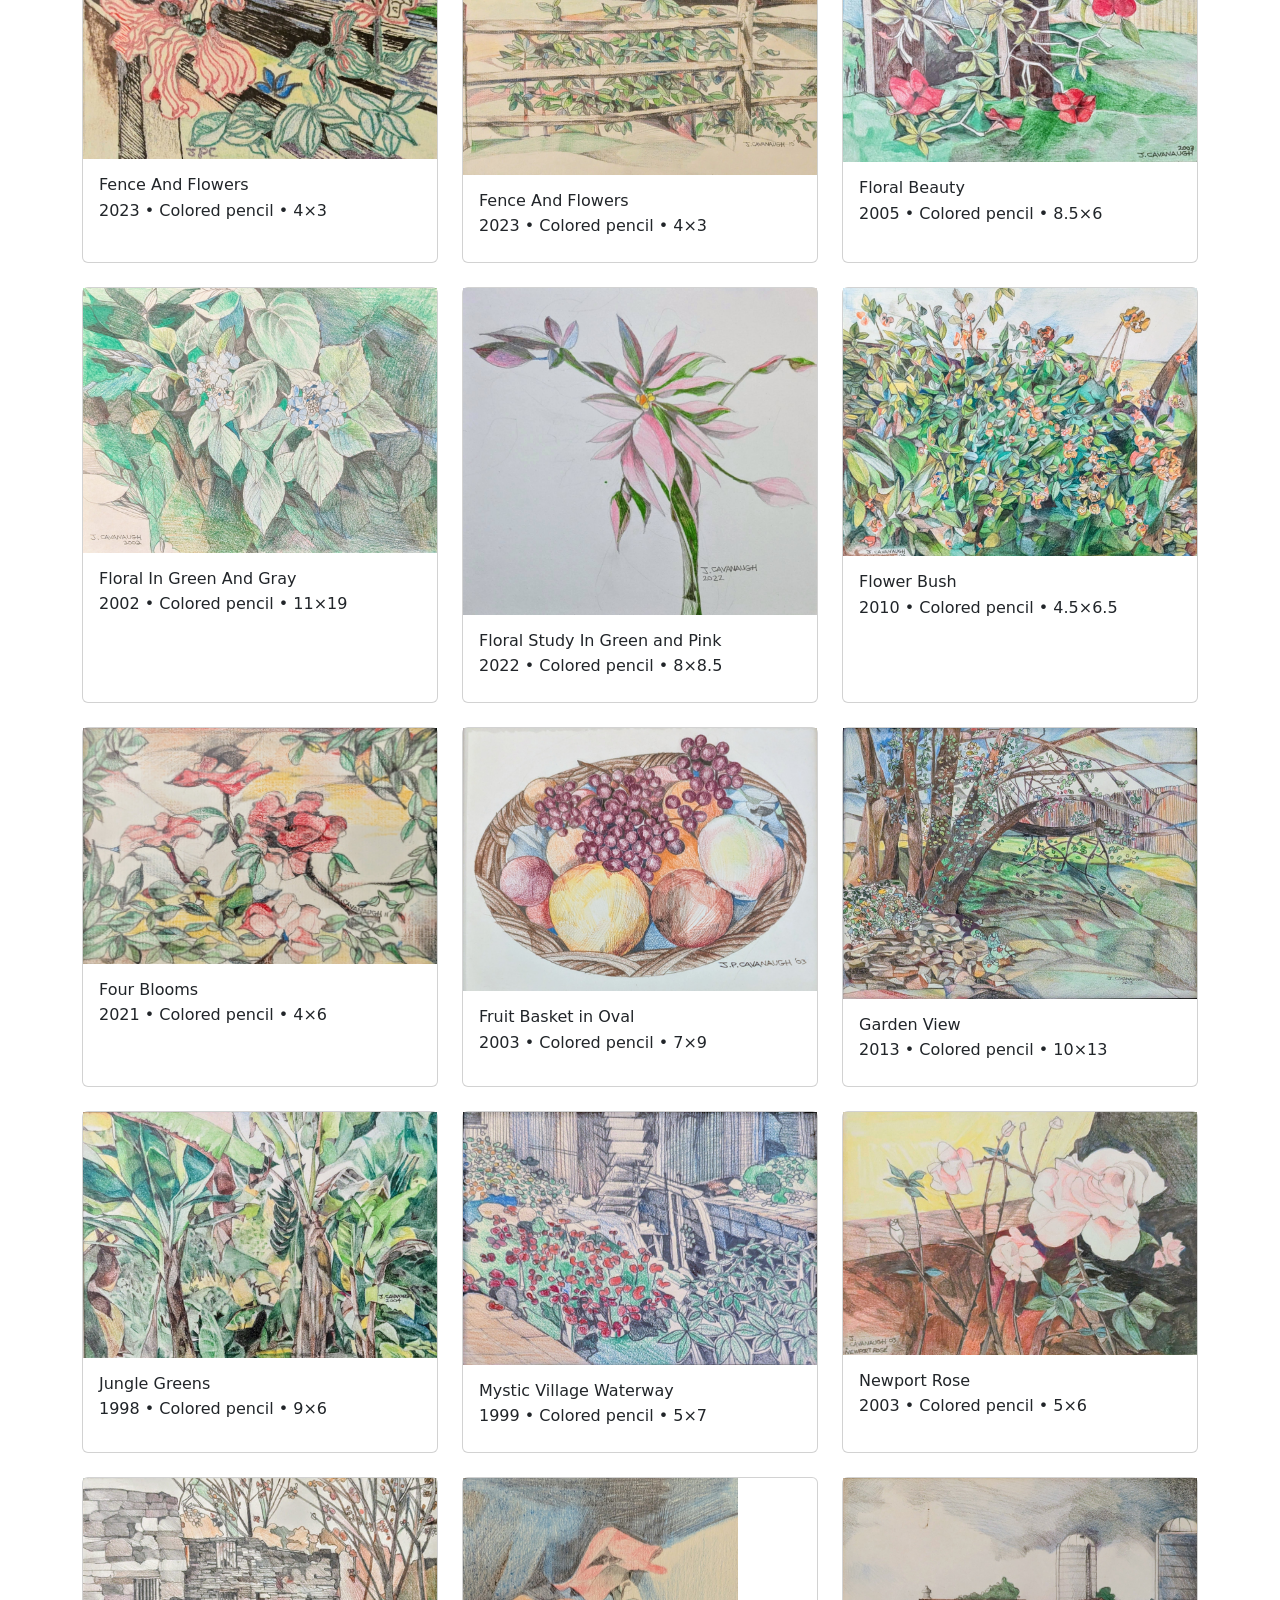
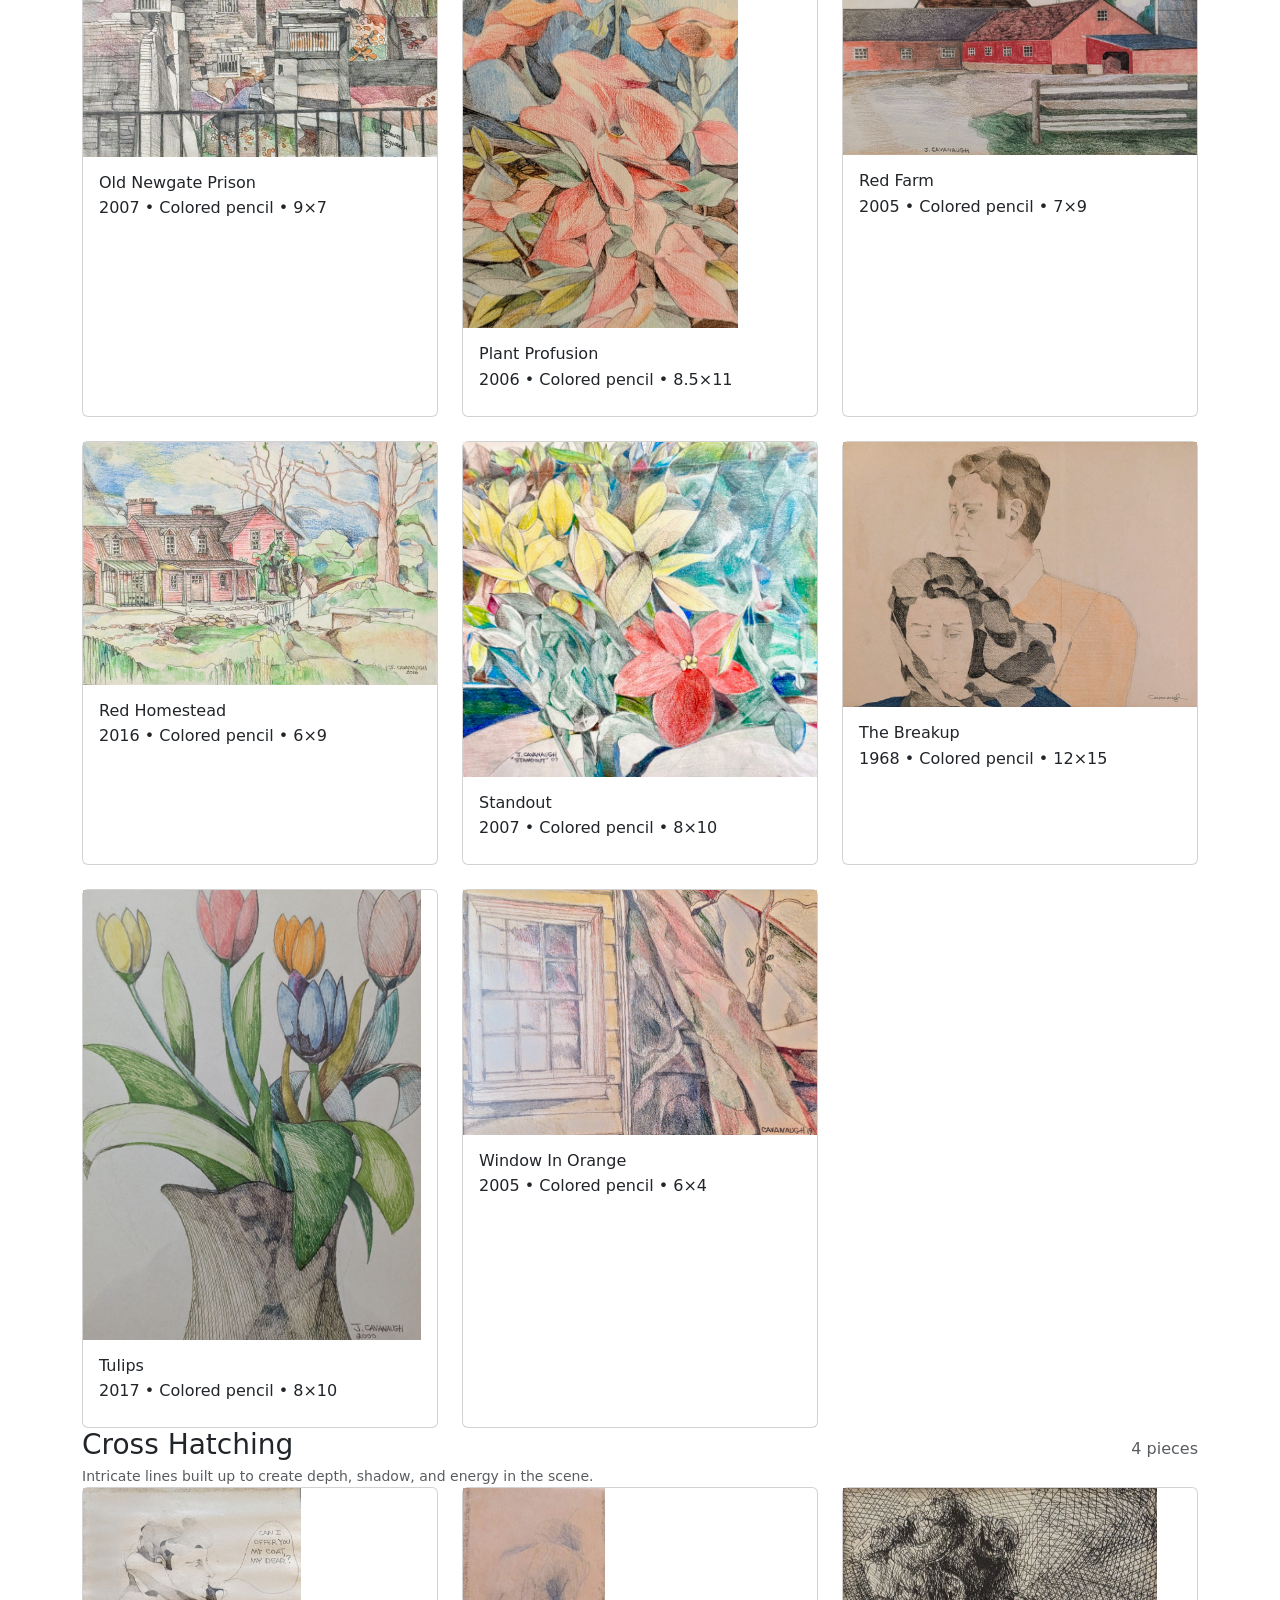
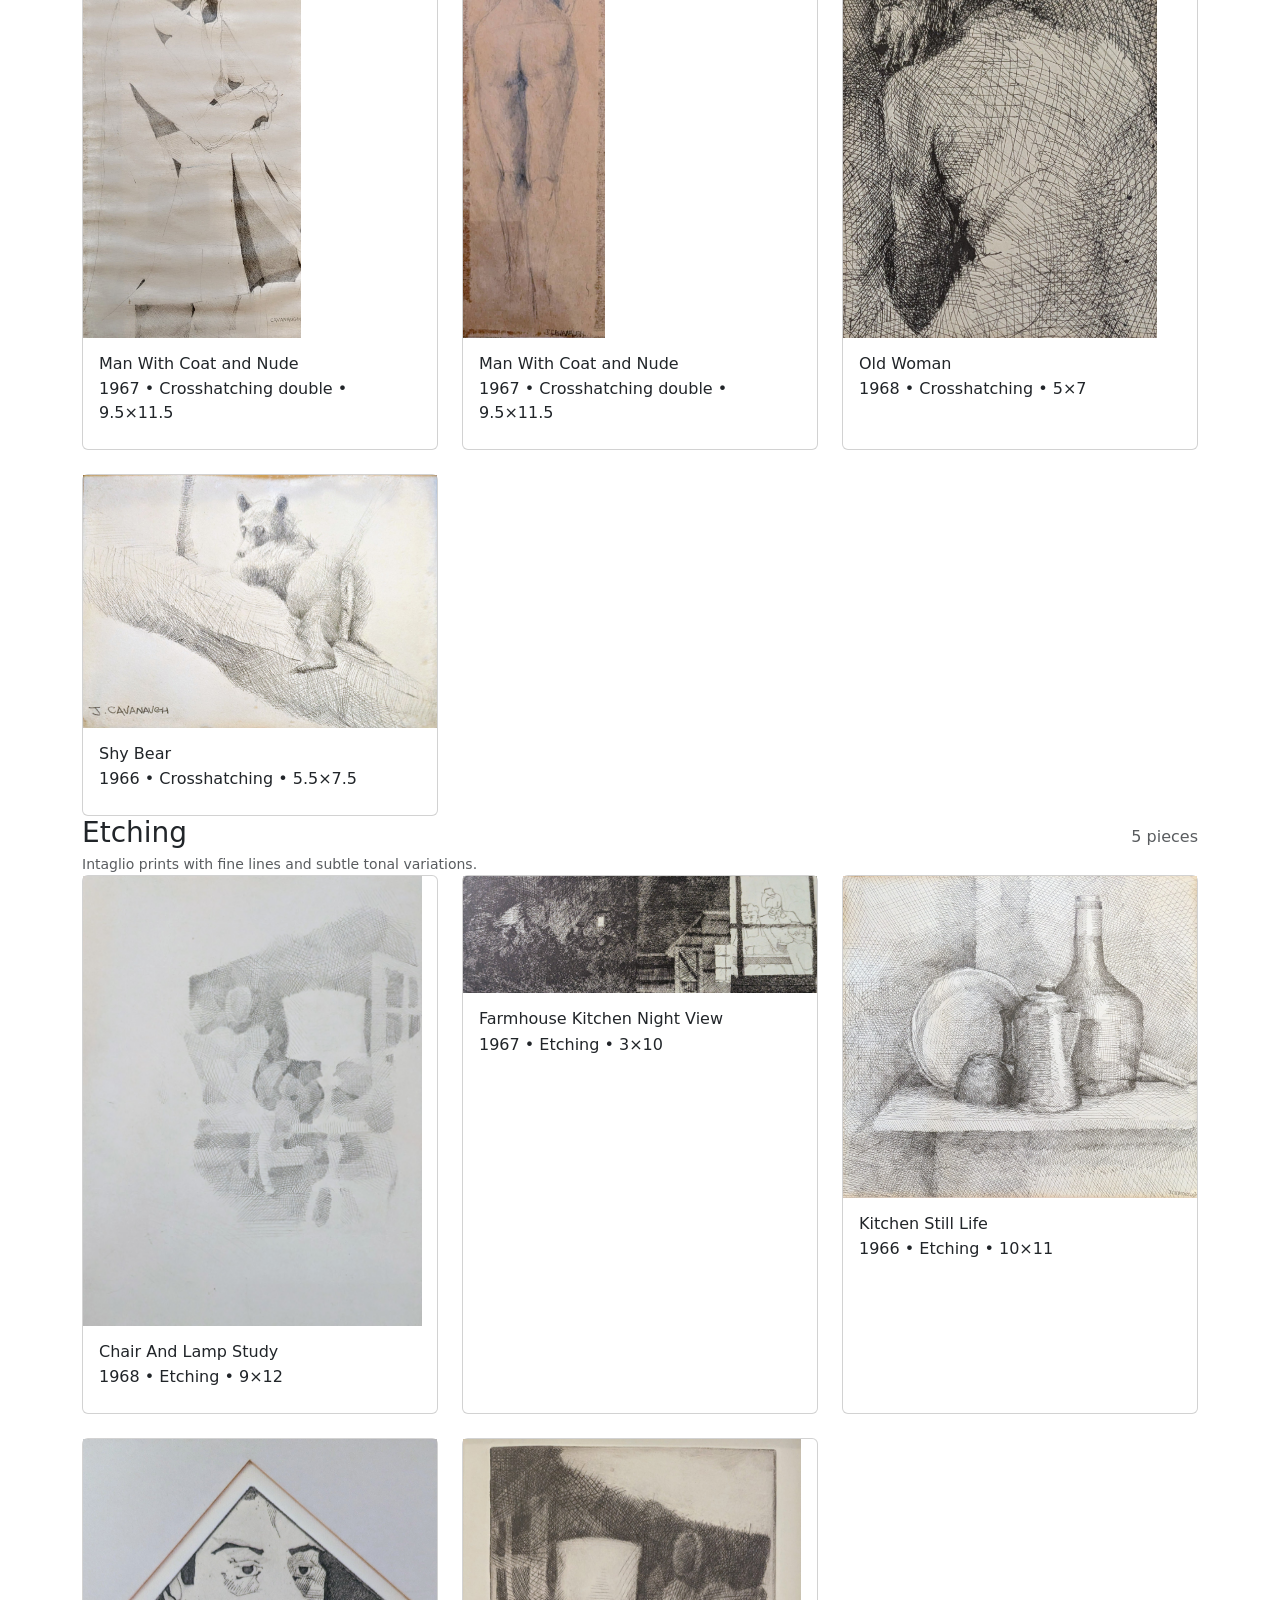
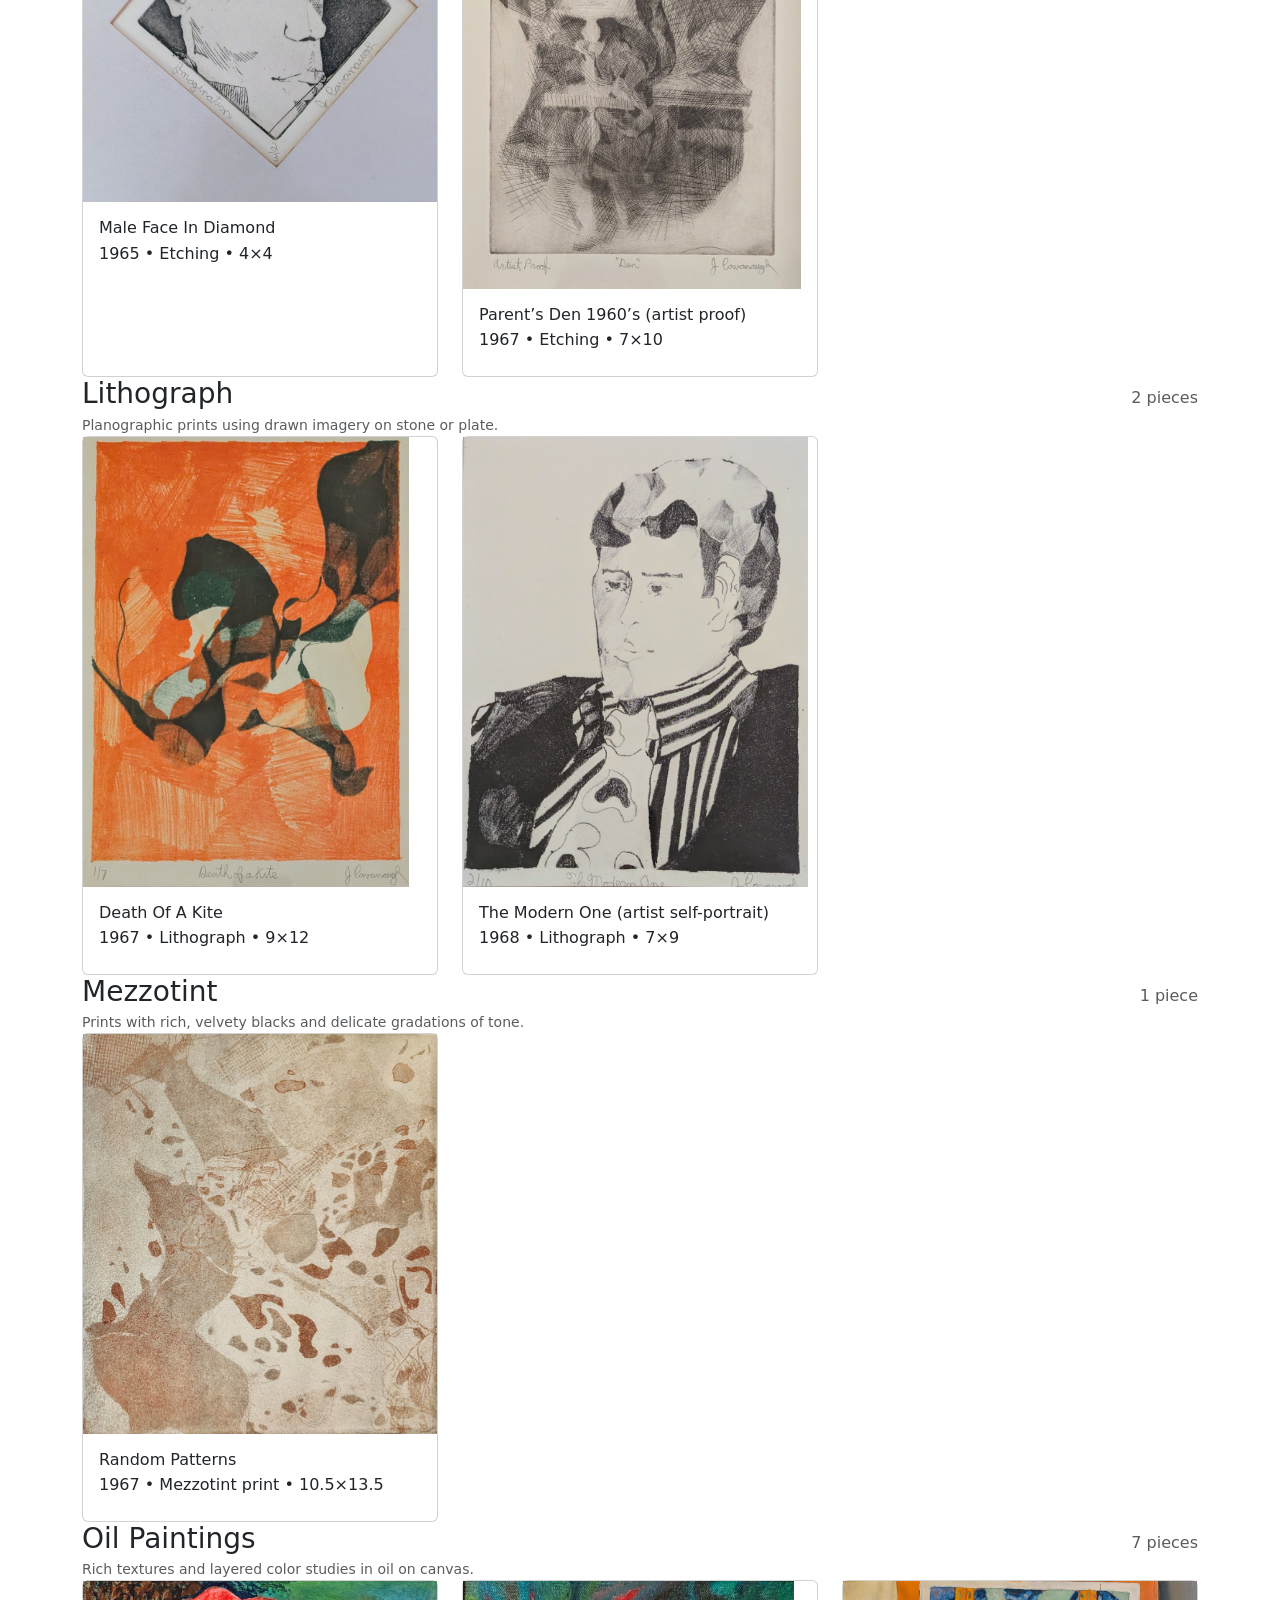
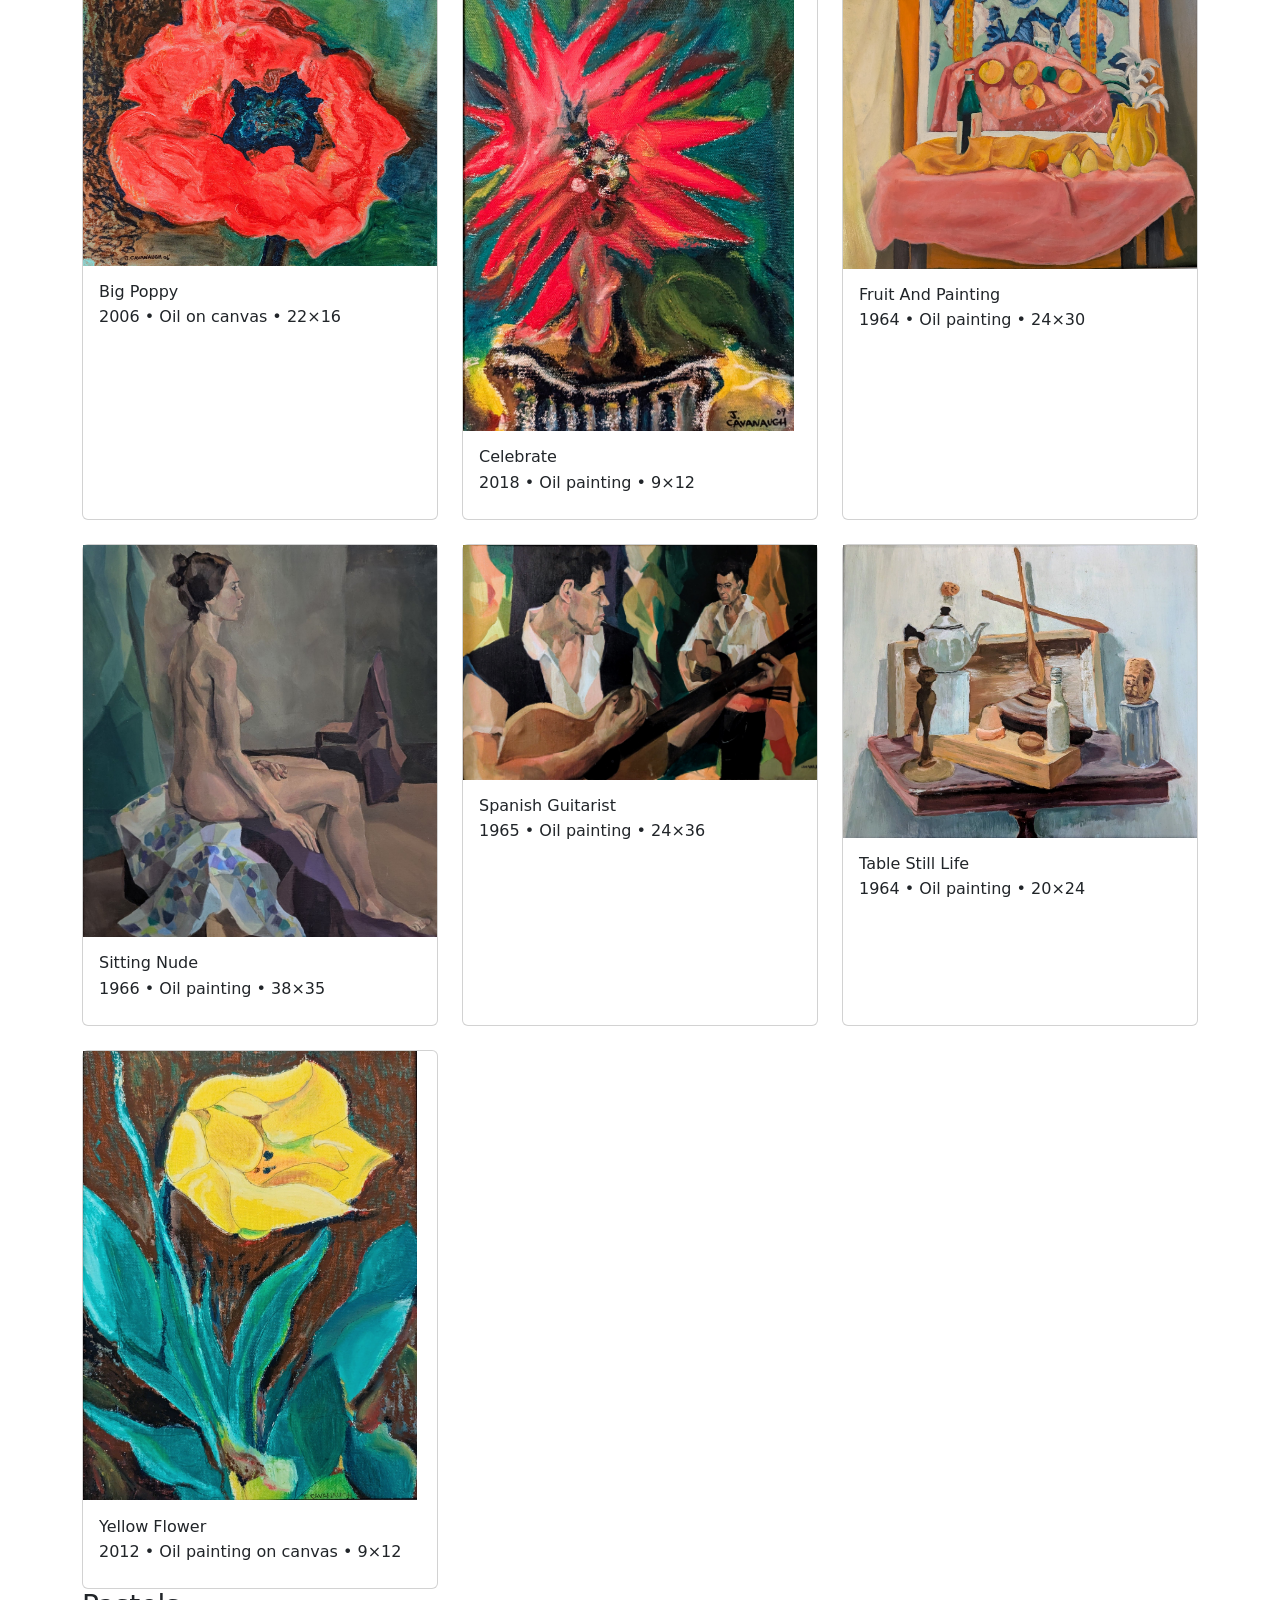
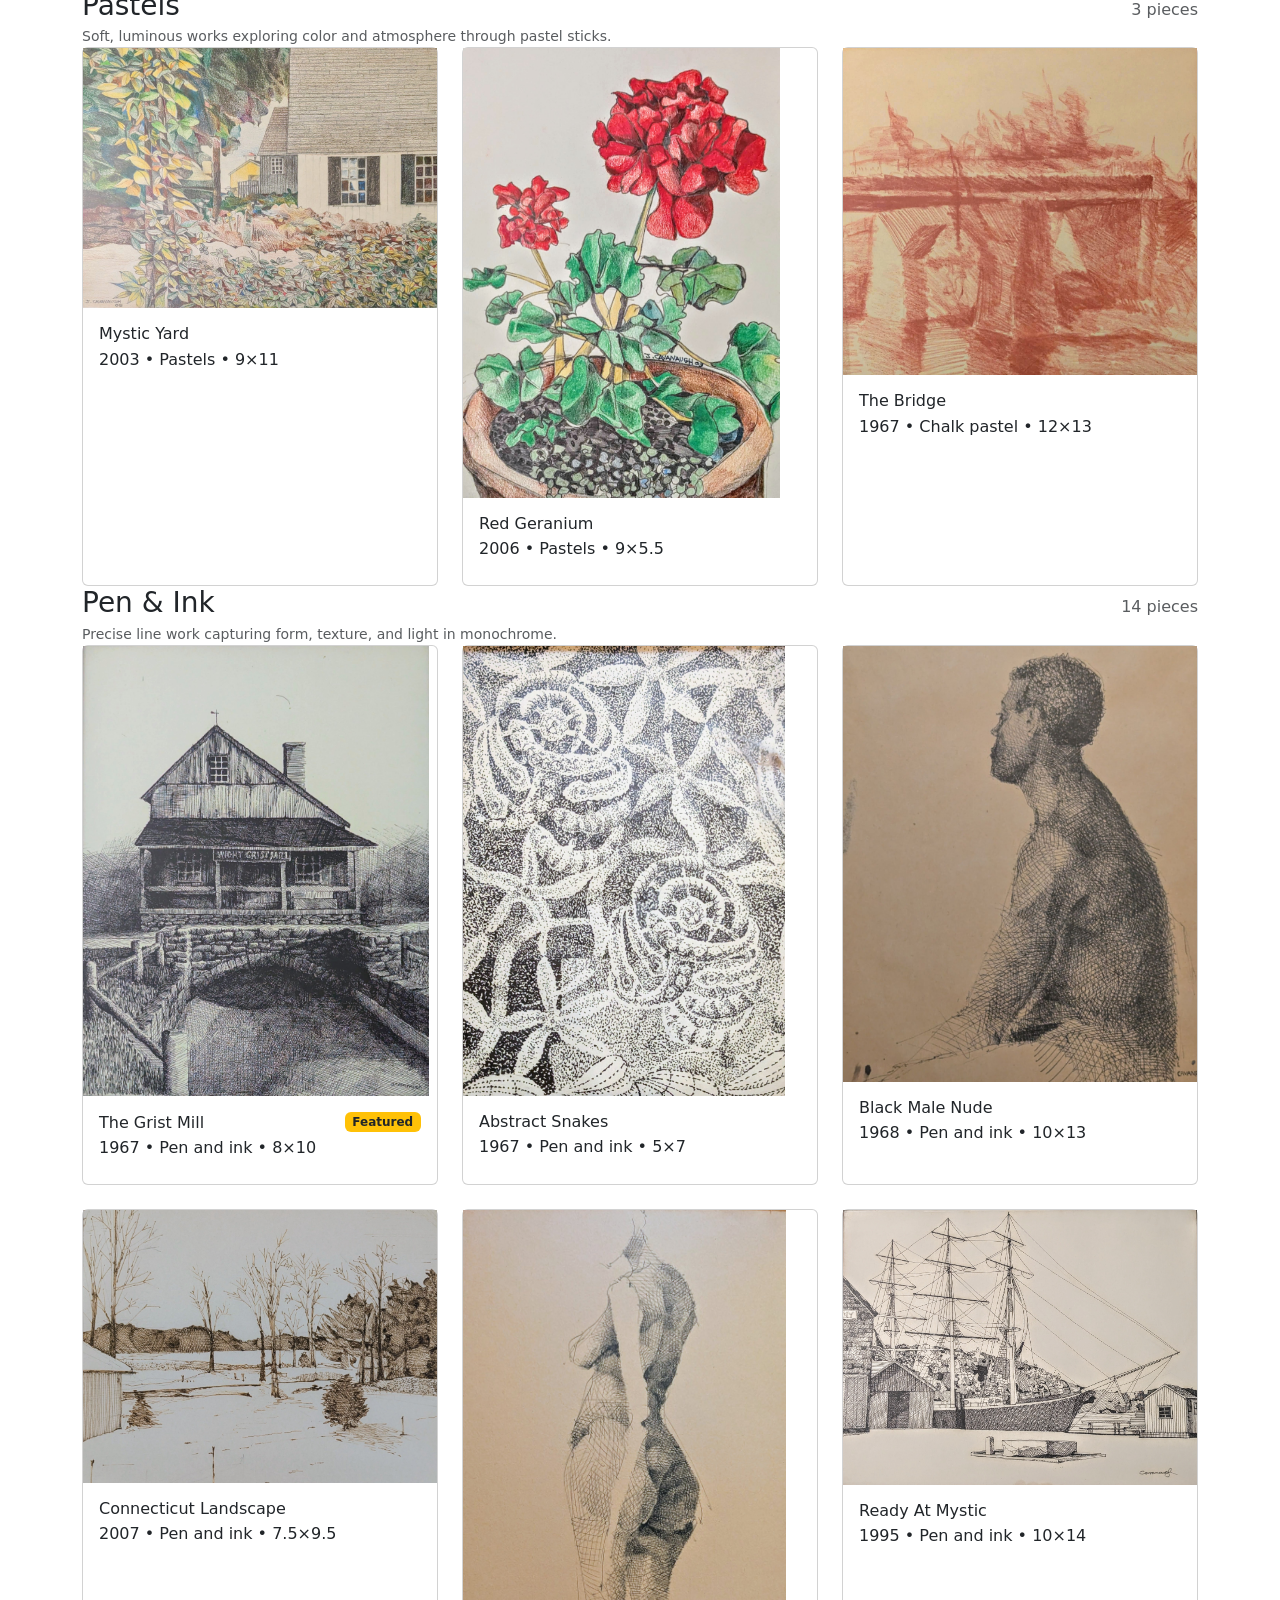
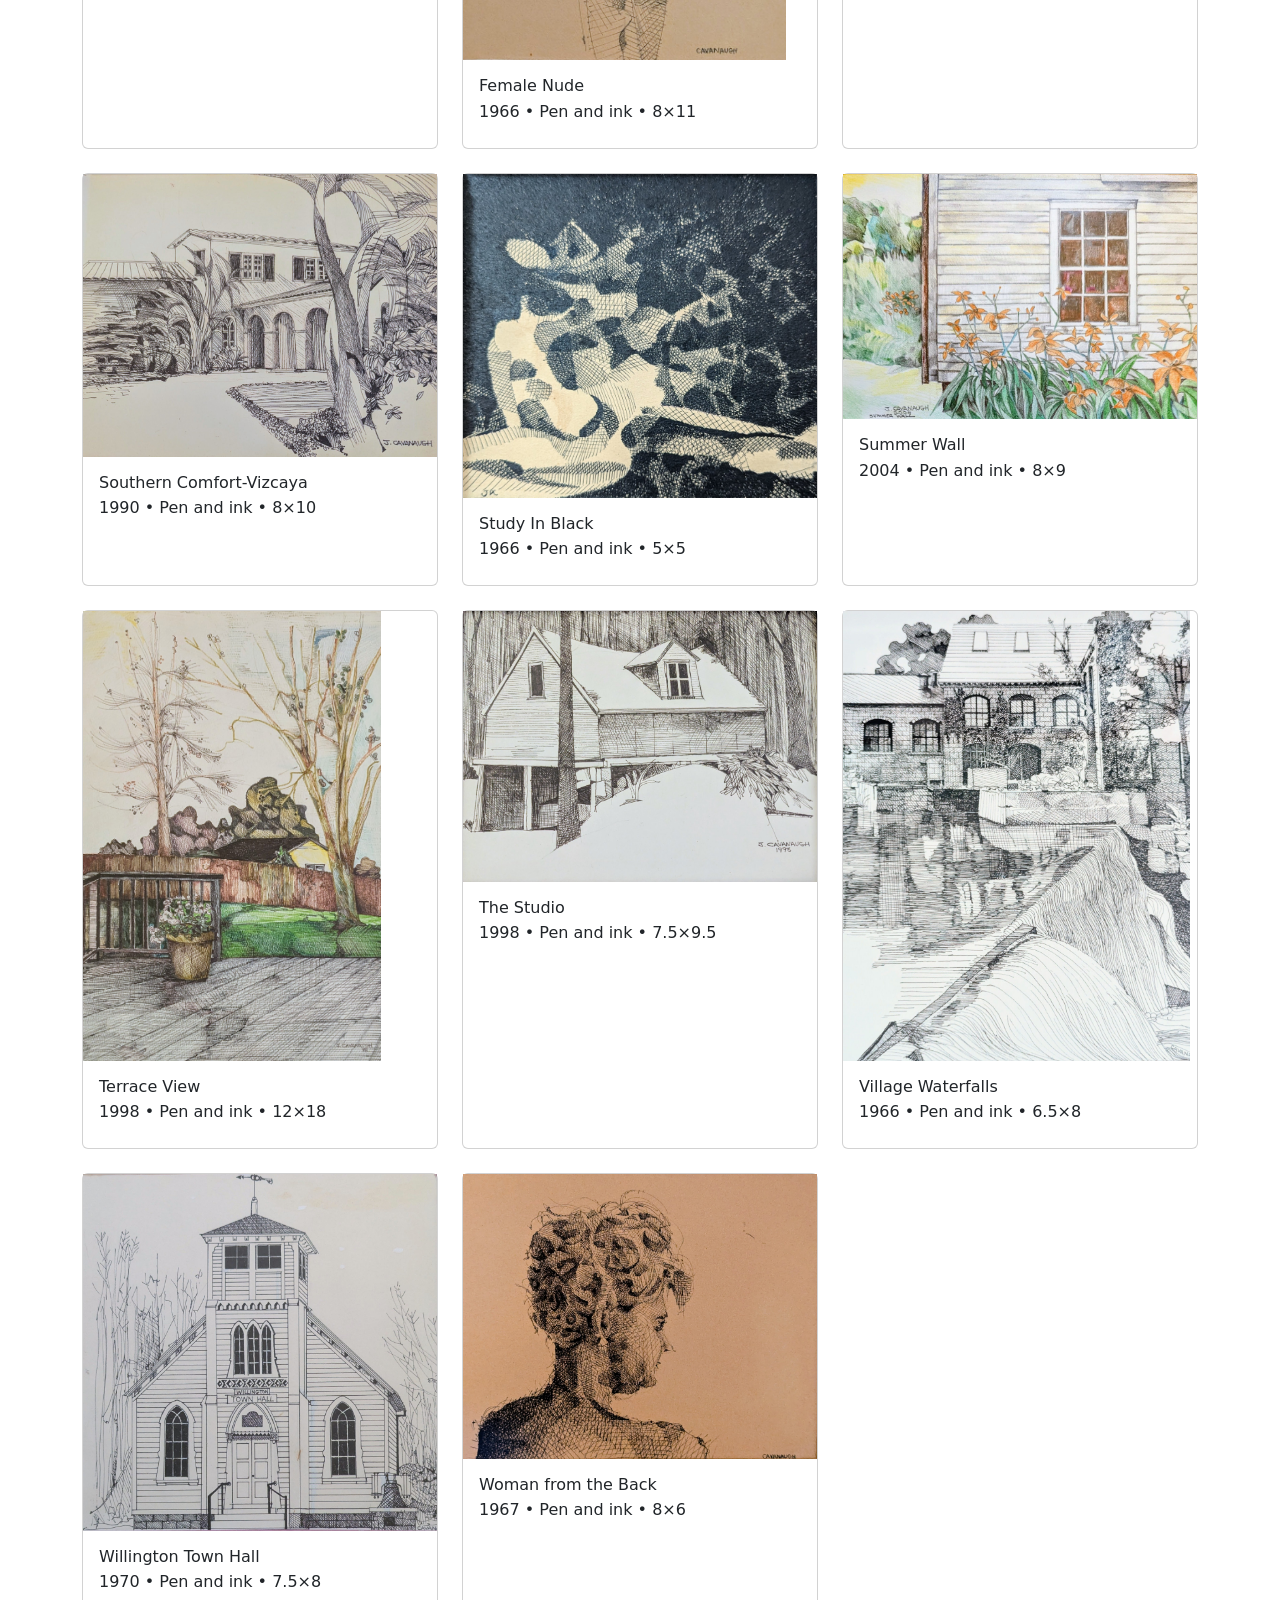
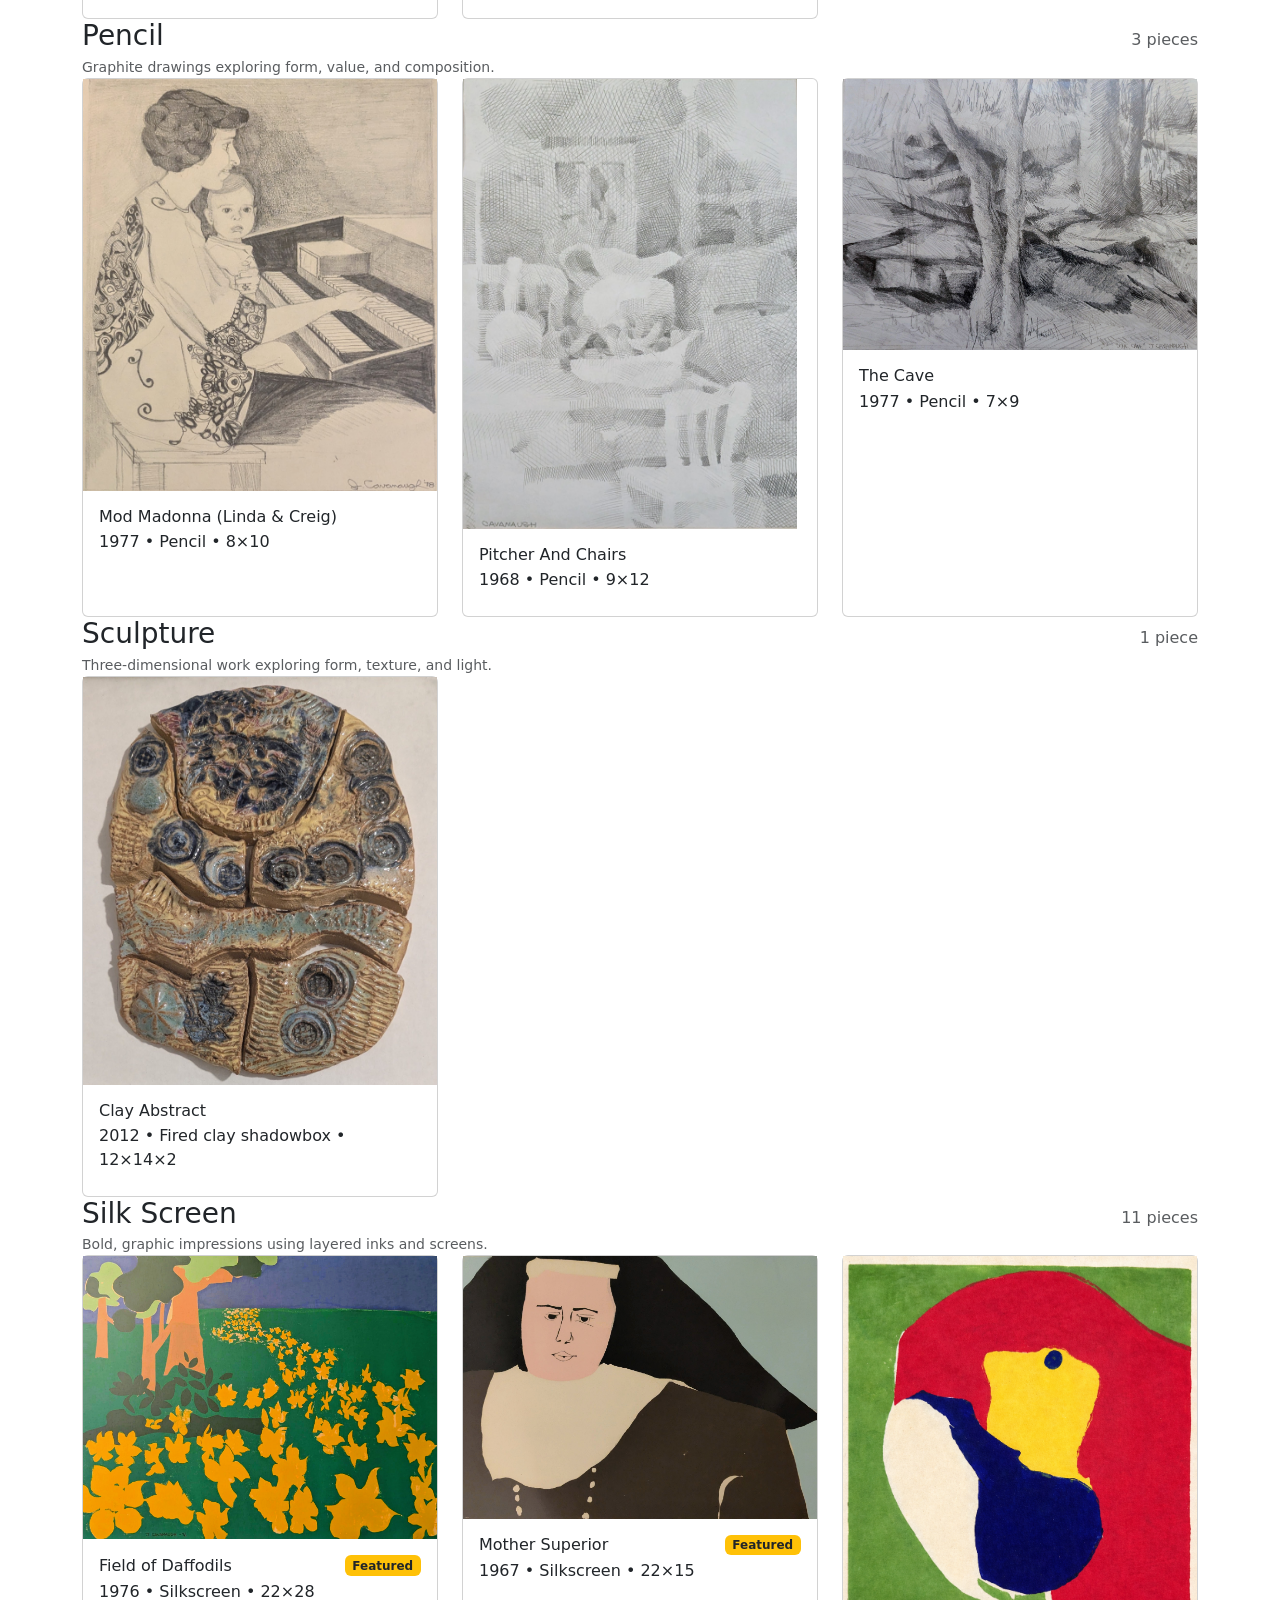
==== commit 7d554ae9: "Refactor navbar logo and styles; replace old SVG with new design - Updated the navbar brand styles i" ====
--- a/index.html
+++ b/index.html
@@ -21,7 +21,7 @@
   <nav class="navbar navbar-expand-lg navbar-light bg-white border-bottom sticky-top">
     <div class="container">
       <a class="navbar-brand" href="#">
-        <img src="/images/jpc-sig-oneline.svg" alt="James P. Cavanaugh" style="height: 100px; width: auto;">
+        <img src="/images/james-cavanaugh-oneline-tight.svg" alt="James P. Cavanaugh" style="height: 100px; width: auto;">
       </a>
       <button
         class="navbar-toggler"
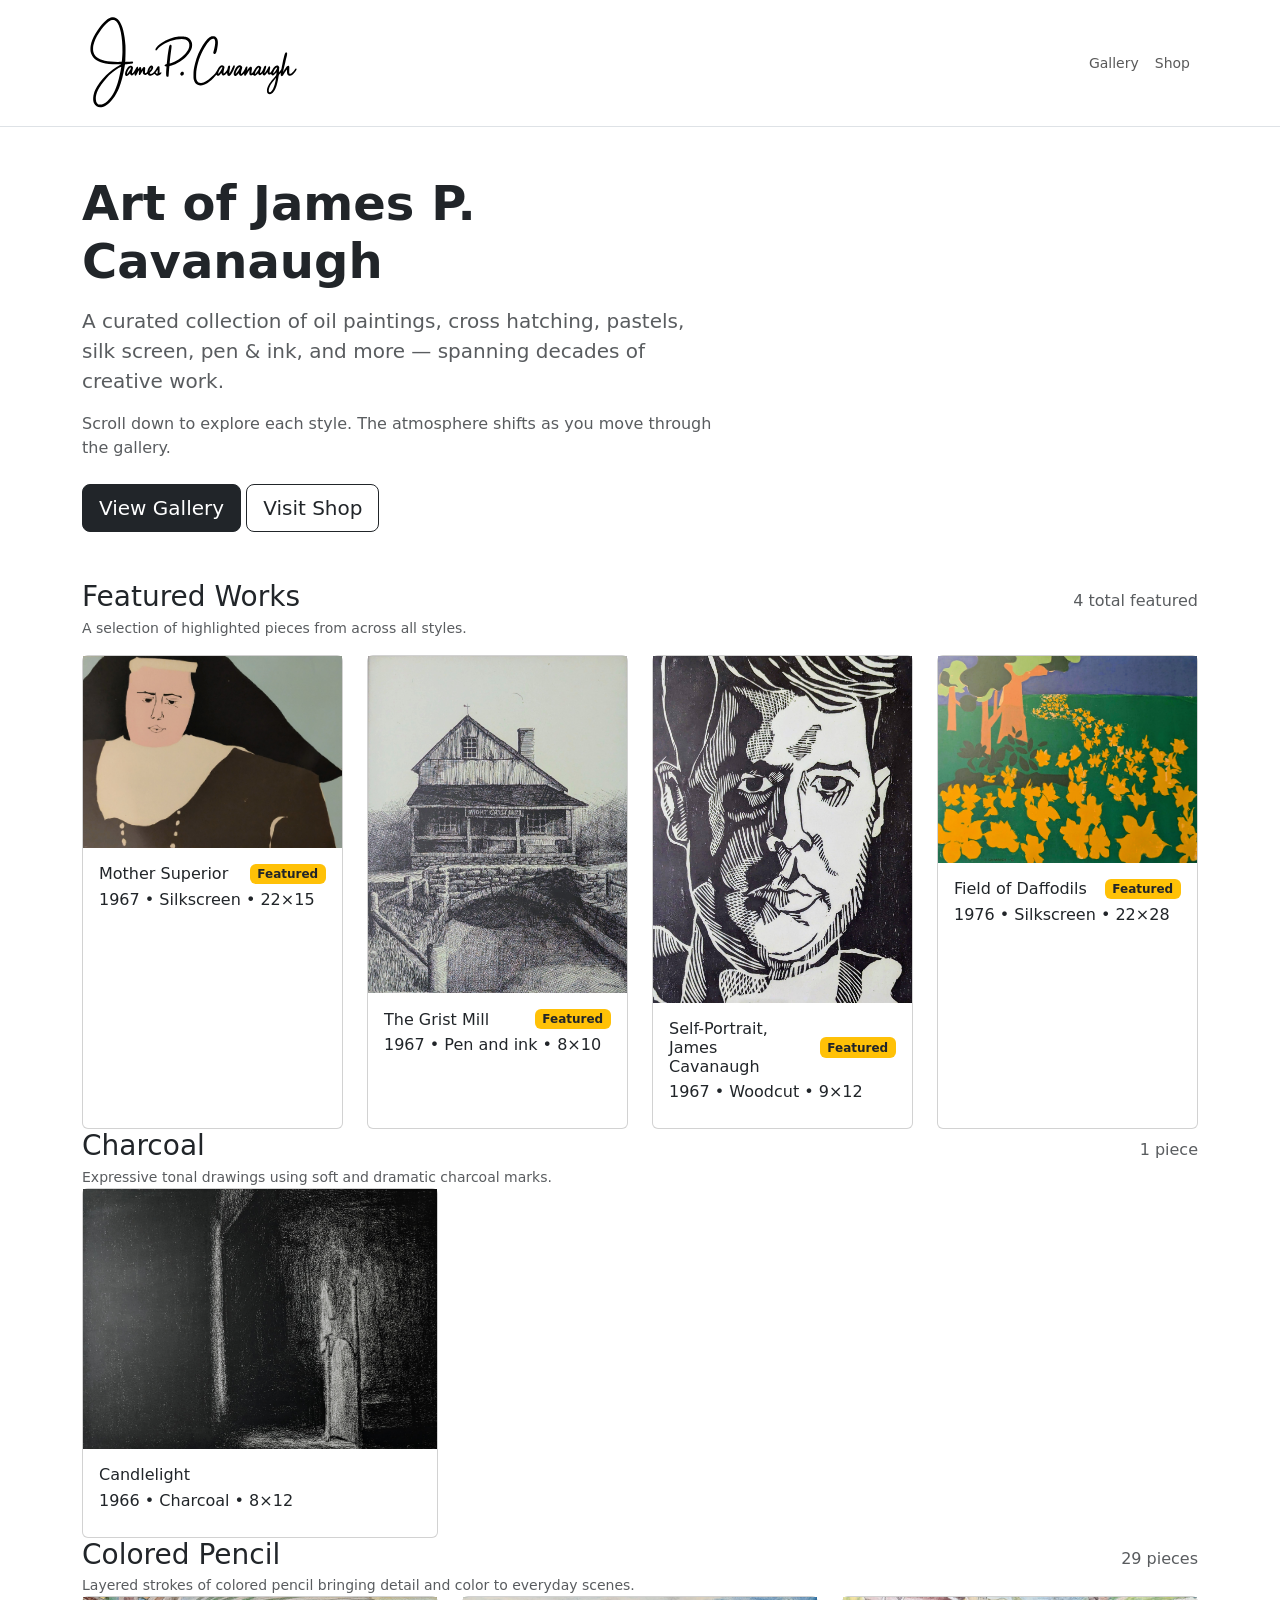
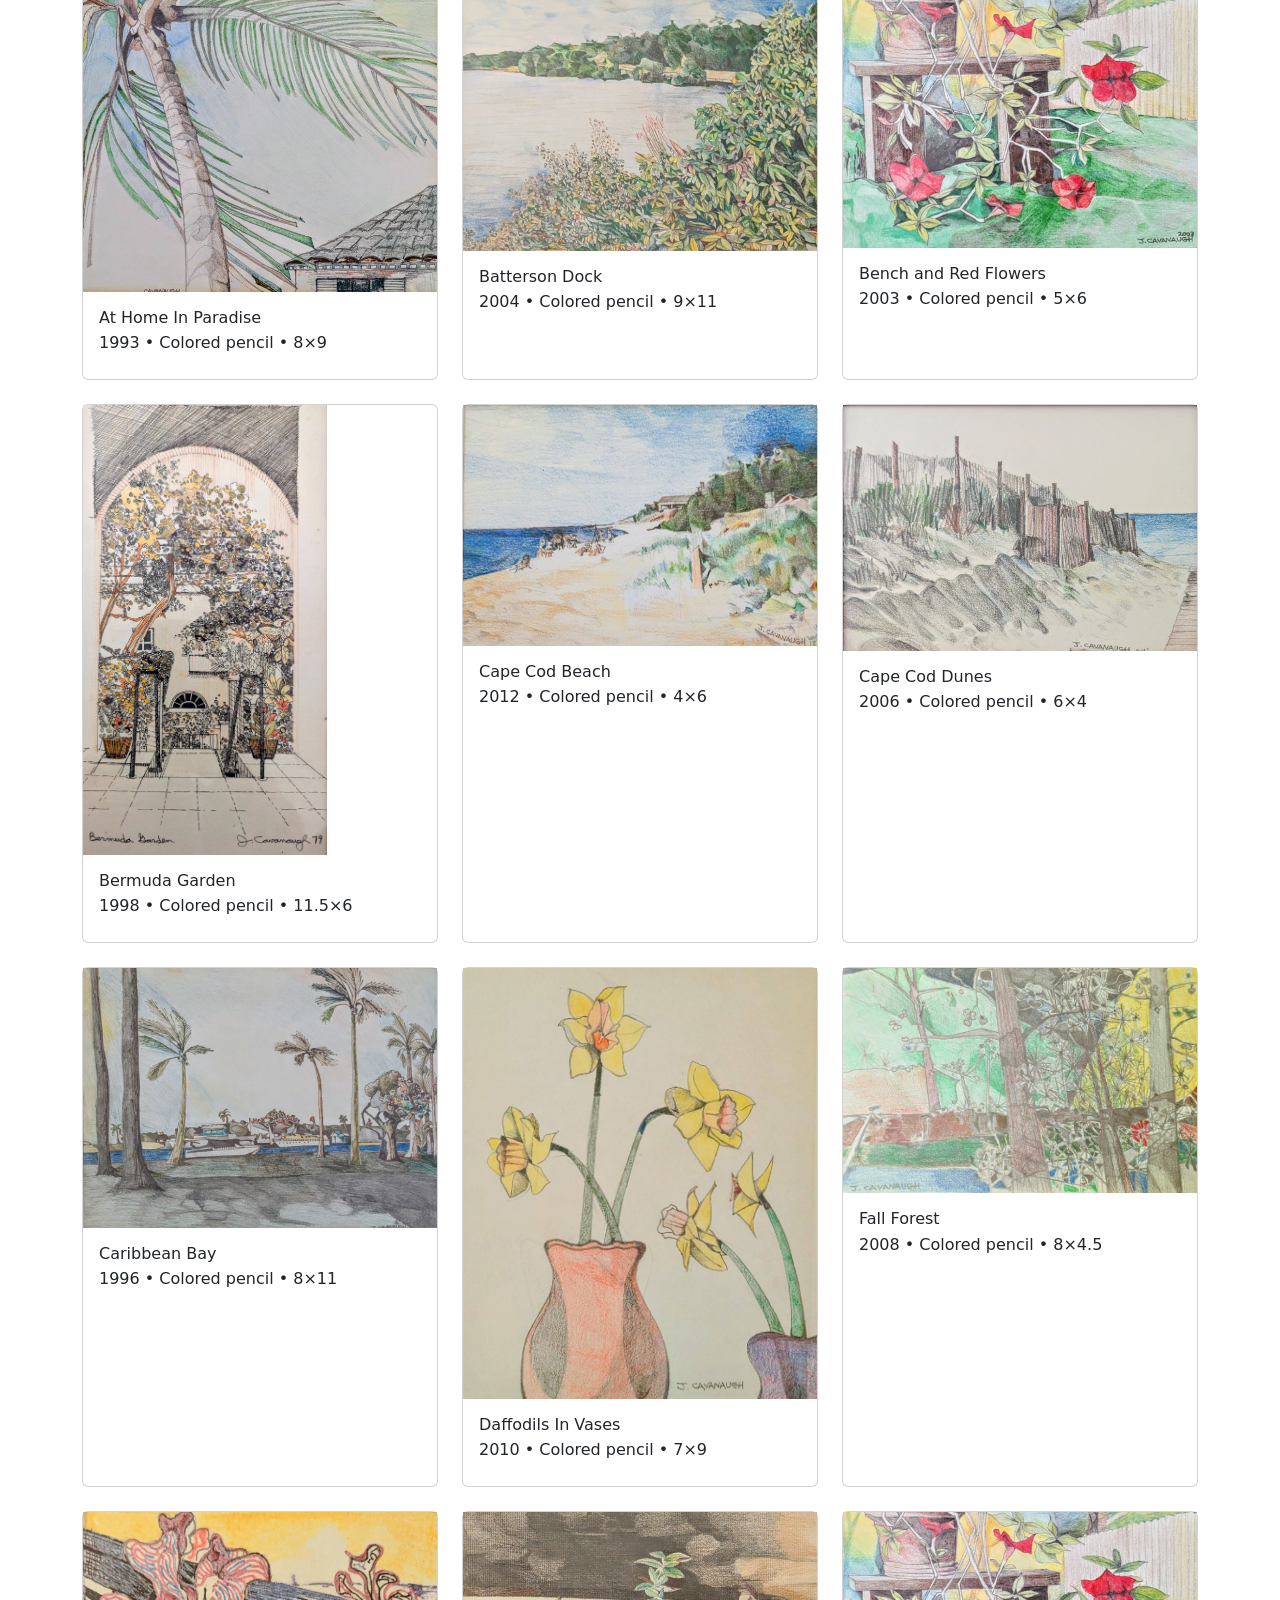
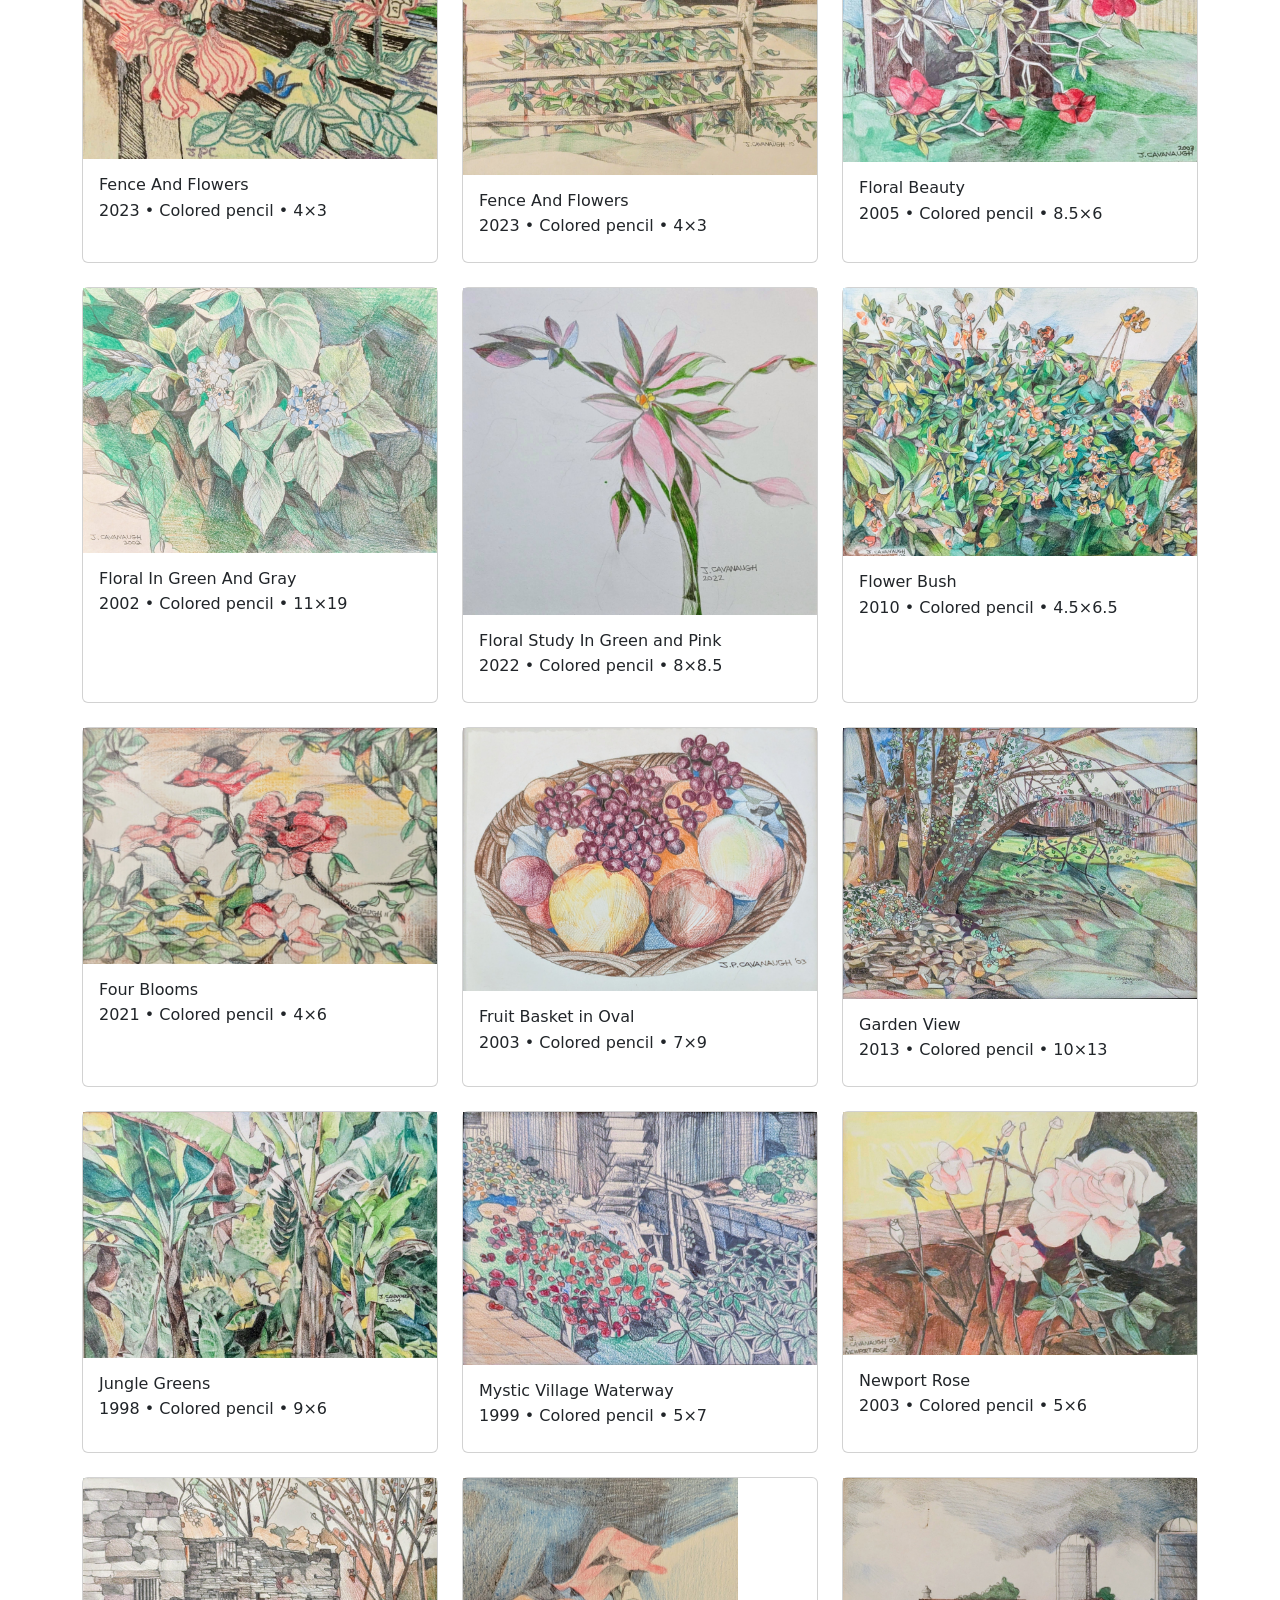
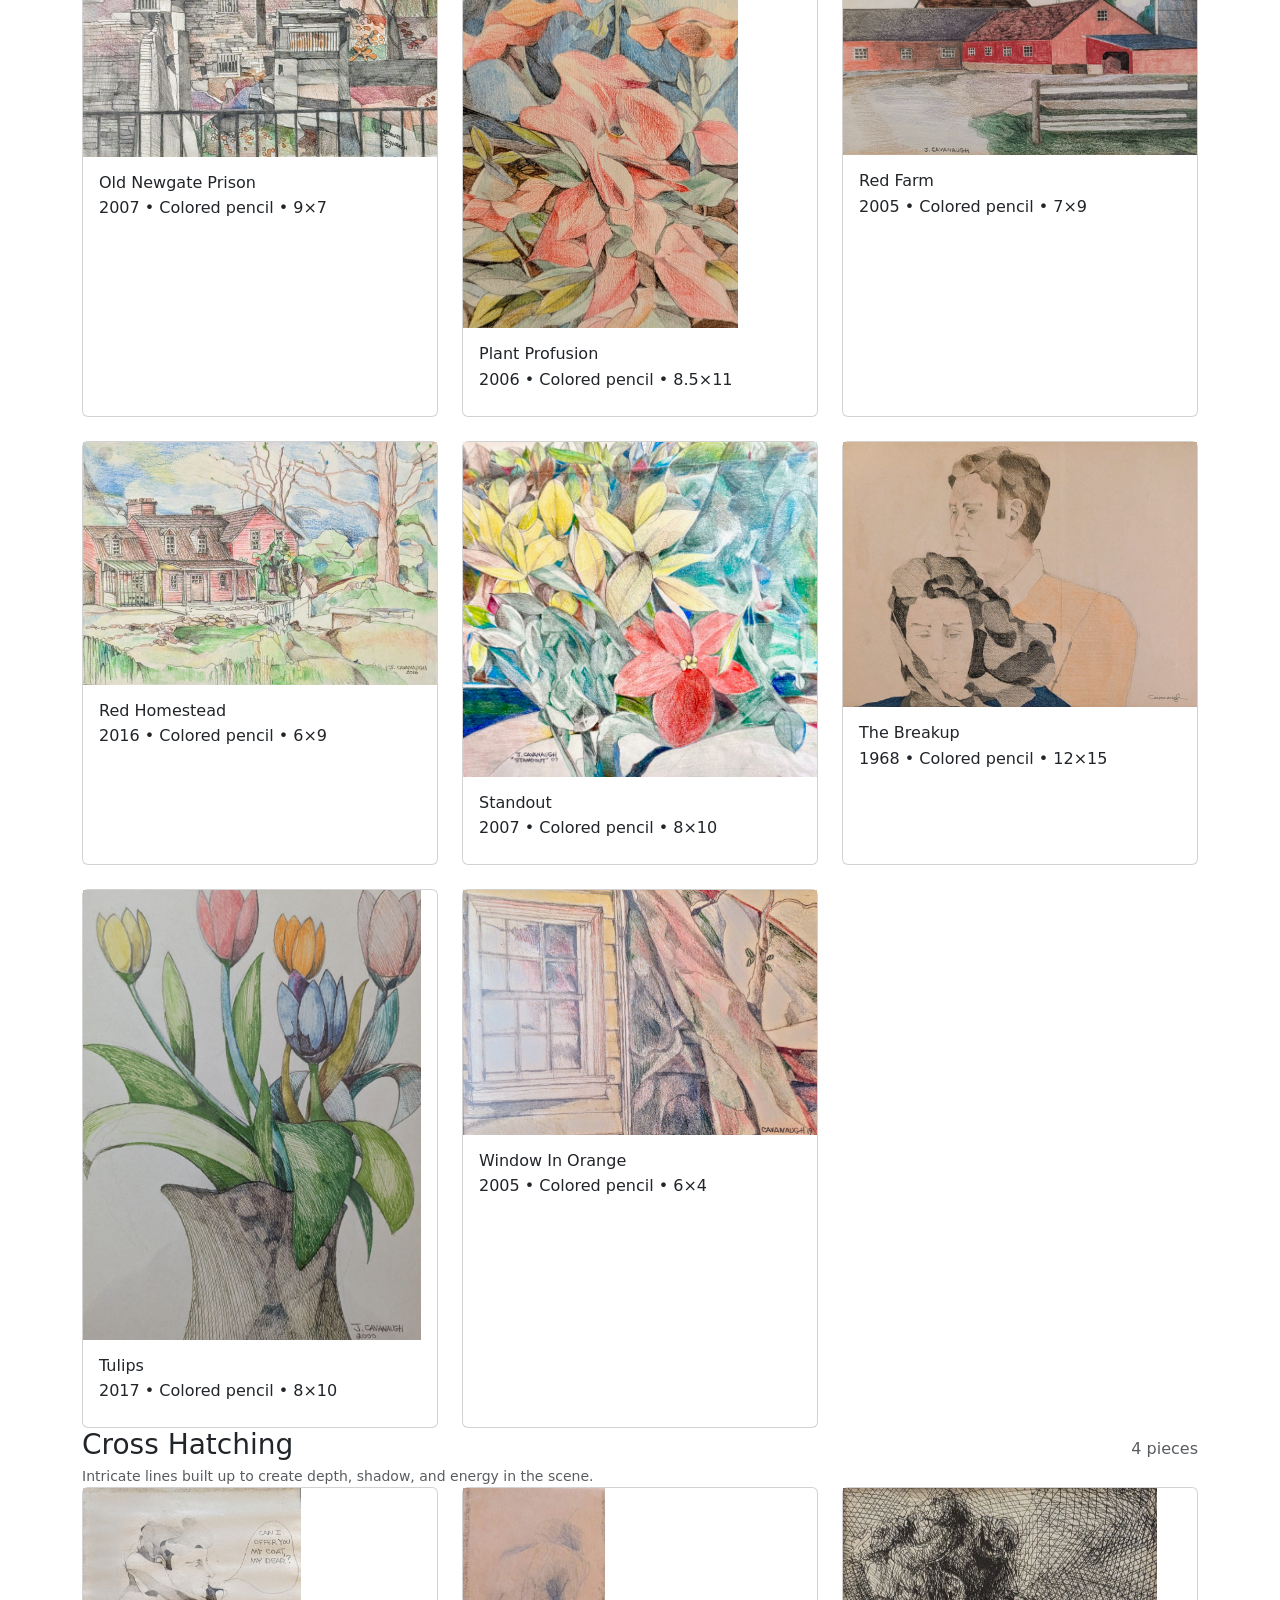
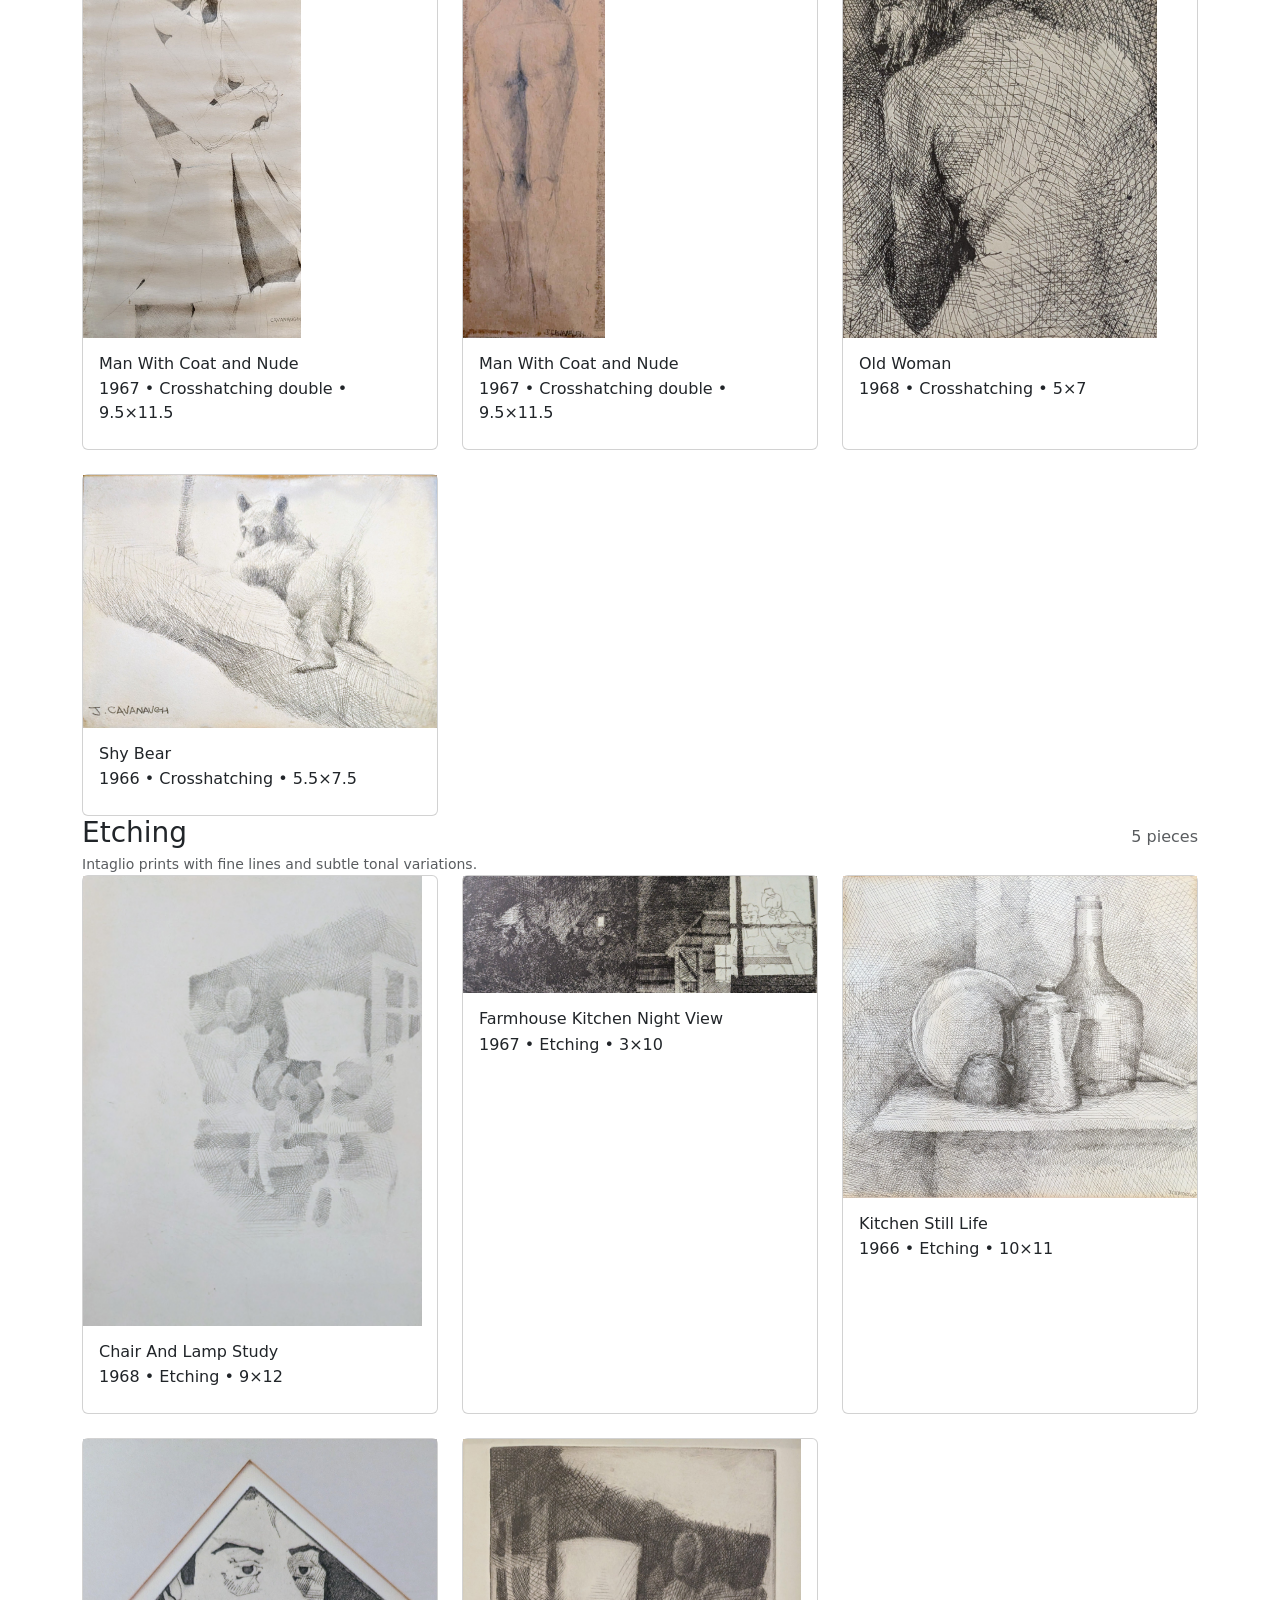
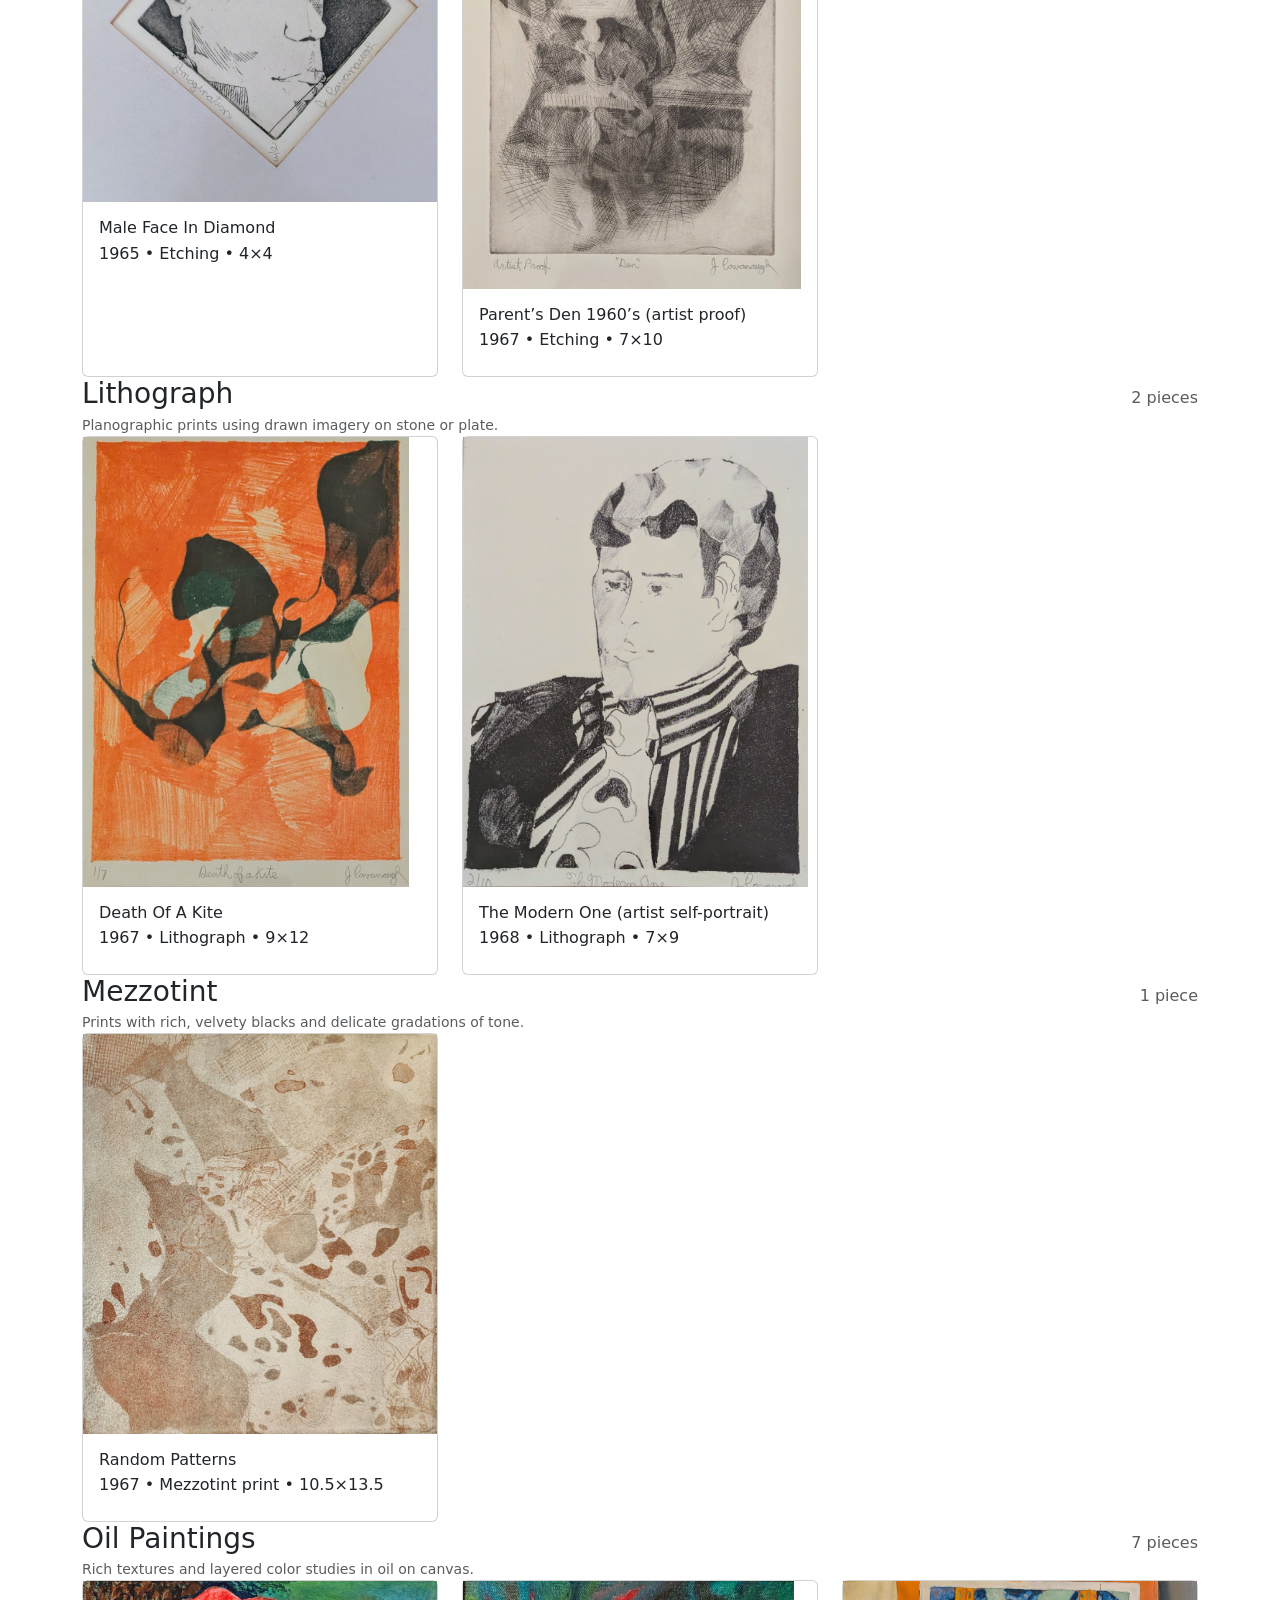
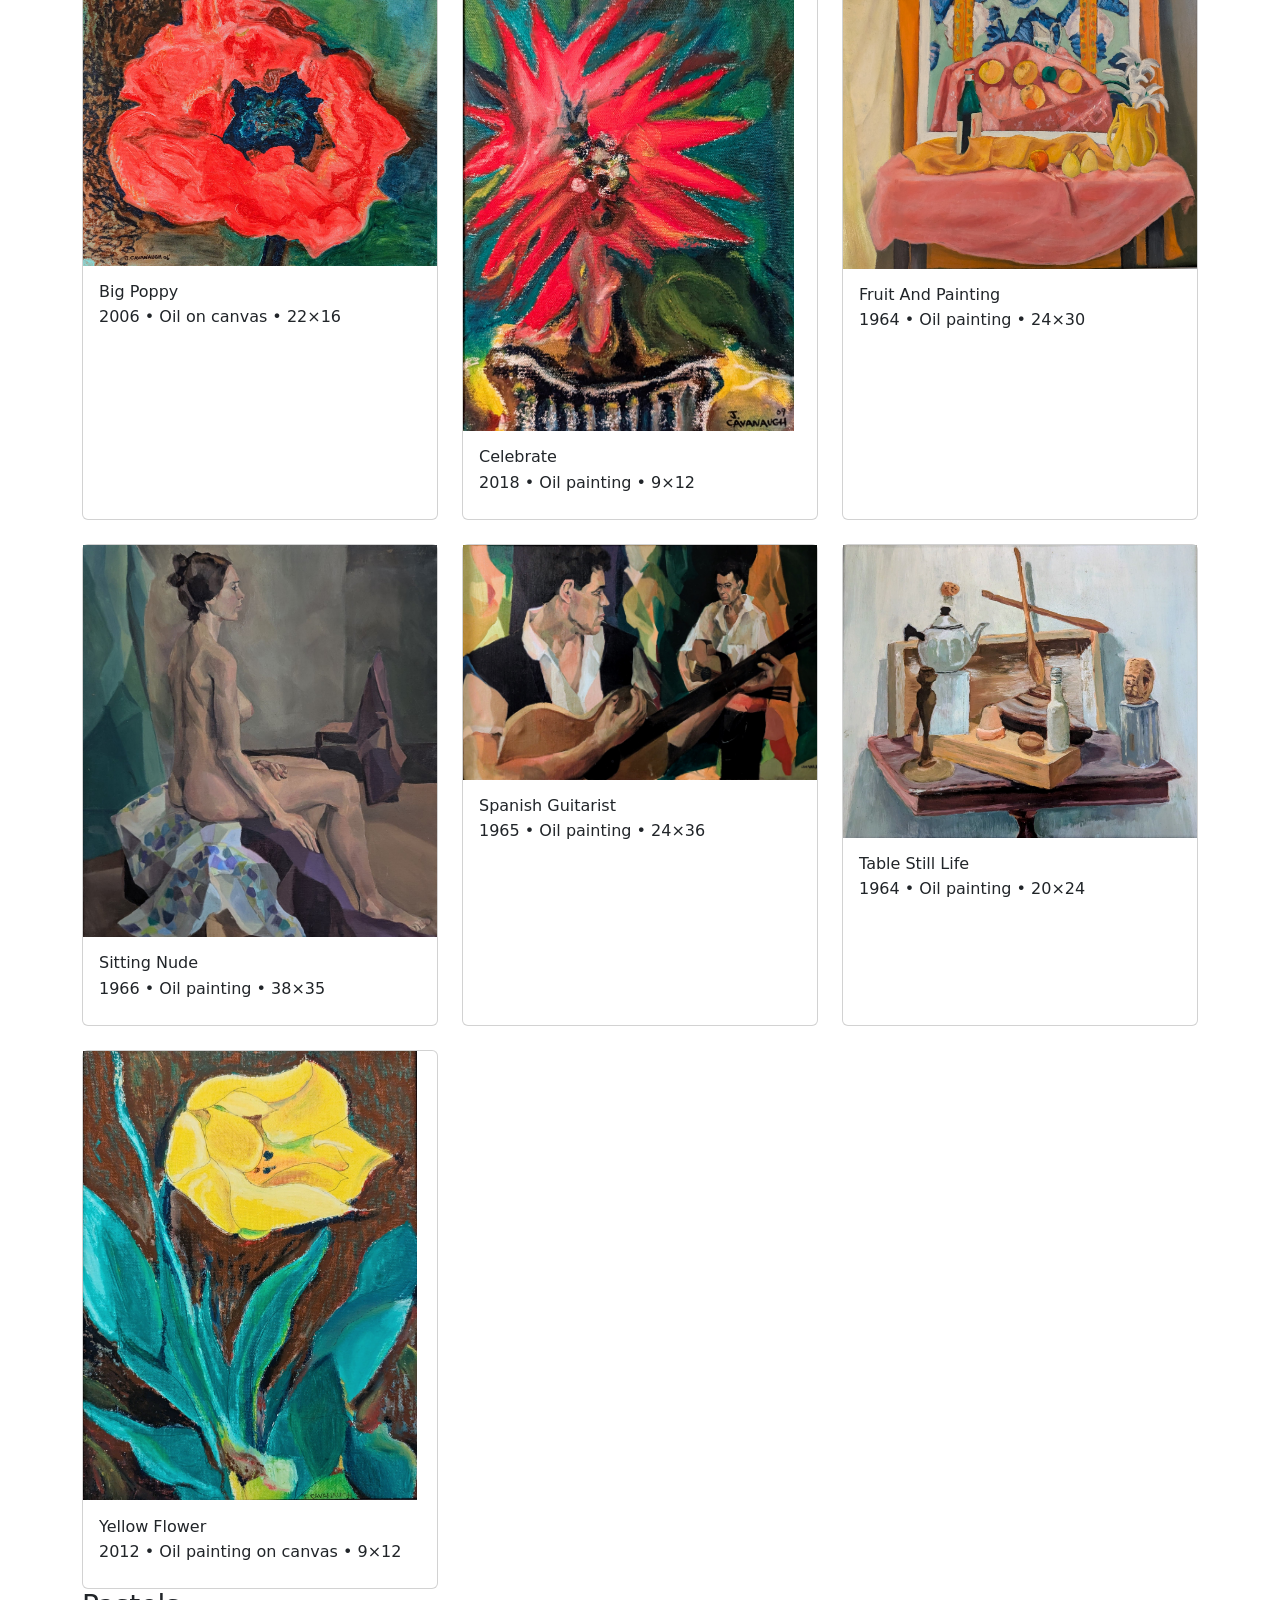
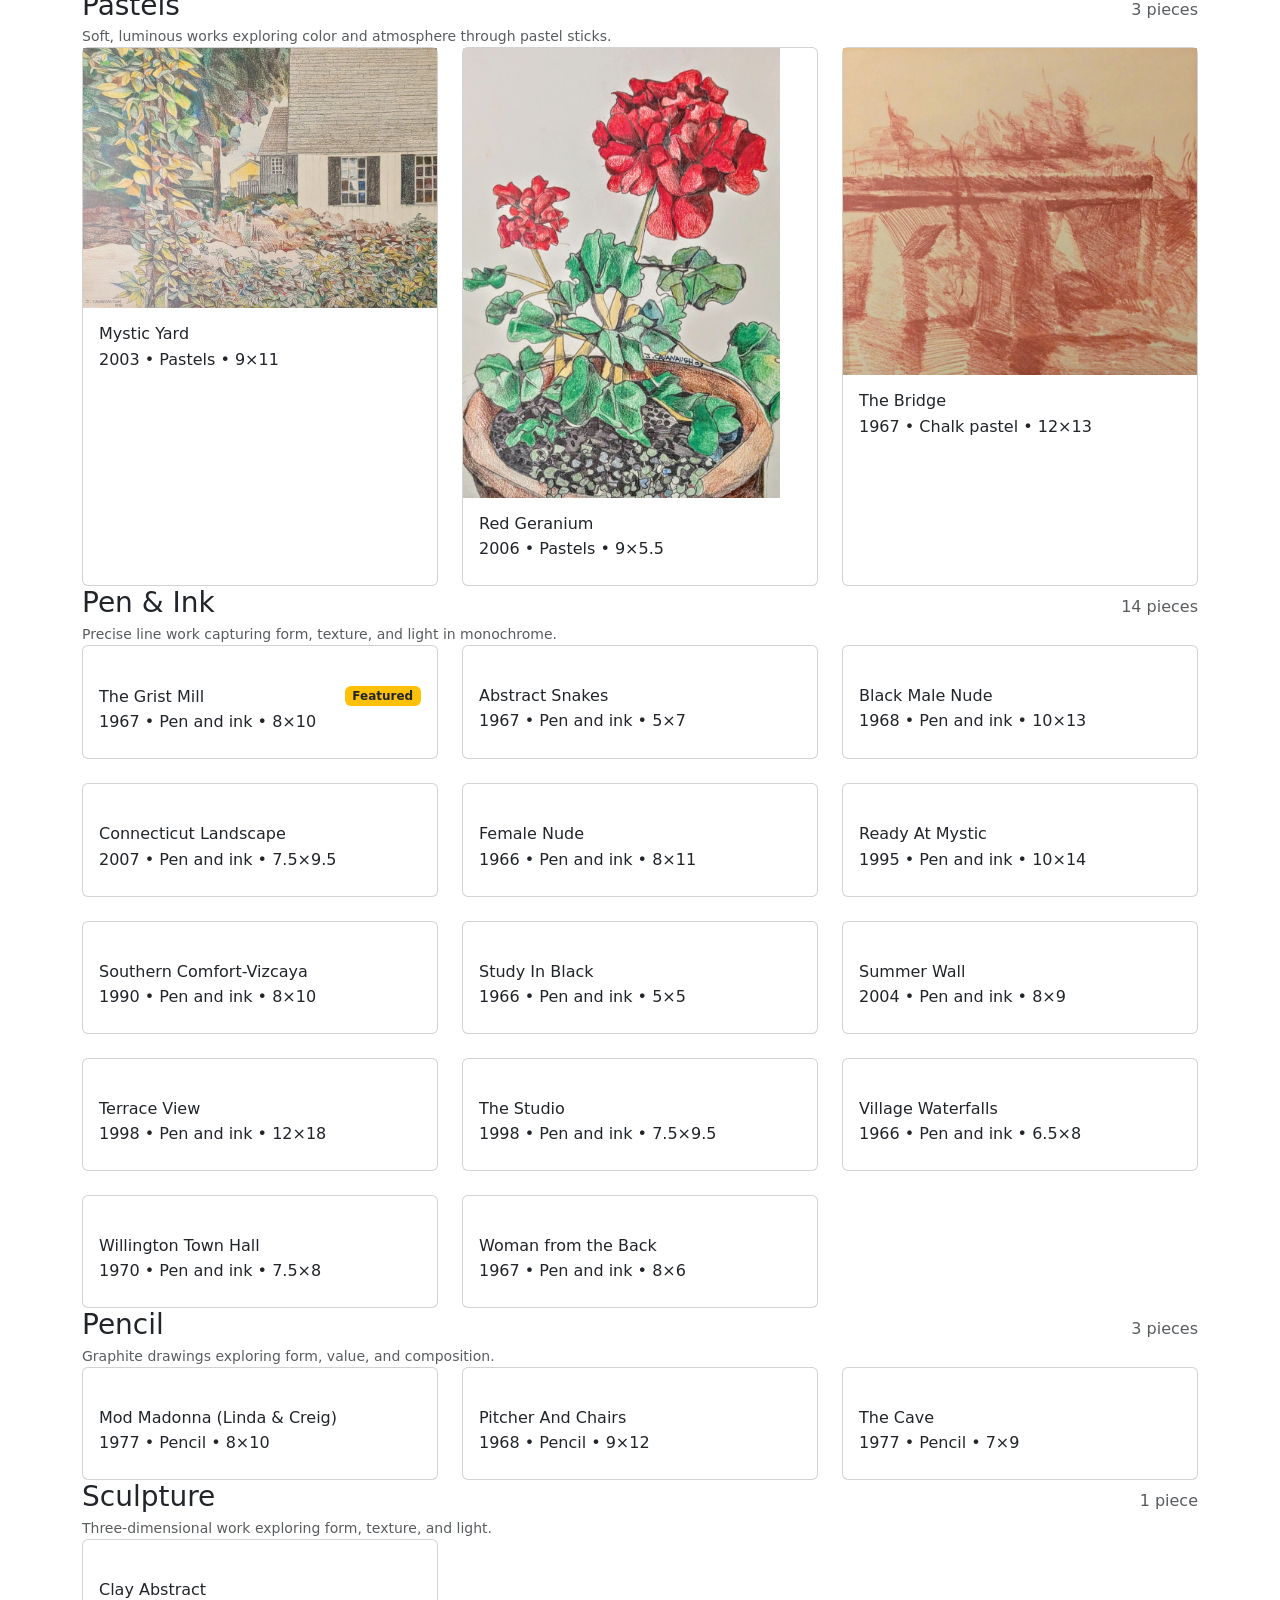
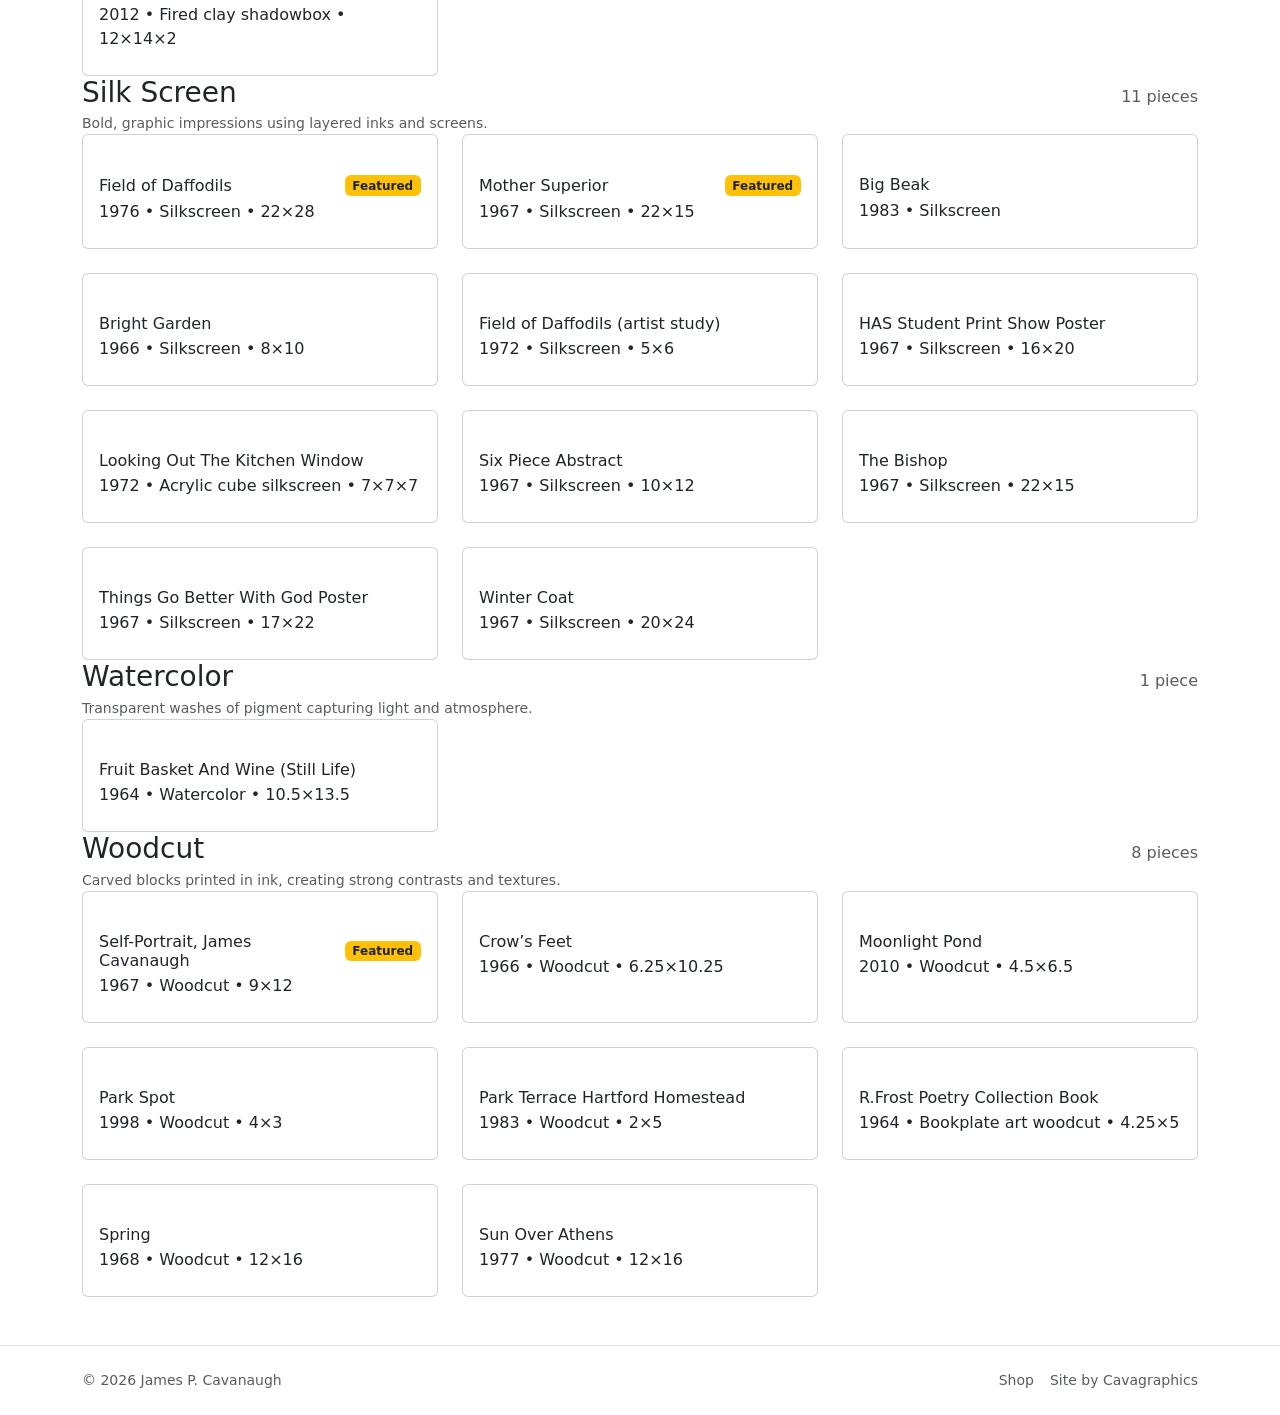
==== commit ac30e025: "Add favicon and web manifest files for Cavagraphics - Created favicon HTML snippet with multiple ico" ====
--- a/index.html
+++ b/index.html
@@ -15,6 +15,17 @@
 
   <!-- Your styles -->
   <link rel="stylesheet" href="/css/styles.css" />
+
+  <!-- Favicons -->
+  <link rel="icon" type="image/png" sizes="16x16" href="/icons/favicon-16x16.png">
+  <link rel="icon" type="image/png" sizes="32x32" href="/icons/favicon-32x32.png">
+  <link rel="icon" type="image/png" sizes="48x48" href="/icons/favicon-48x48.png">
+  <link rel="icon" type="image/png" sizes="96x96" href="/icons/favicon-96x96.png">
+  <link rel="icon" type="image/png" sizes="192x192" href="/icons/favicon-192x192.png">
+  <link rel="apple-touch-icon" sizes="180x180" href="/icons/favicon-180x180.png">
+  <link rel="manifest" href="/icons/site.webmanifest">
+  <meta name="theme-color" content="#0c6a74">
+
 </head>
 <body>
   <!-- Top navigation -->
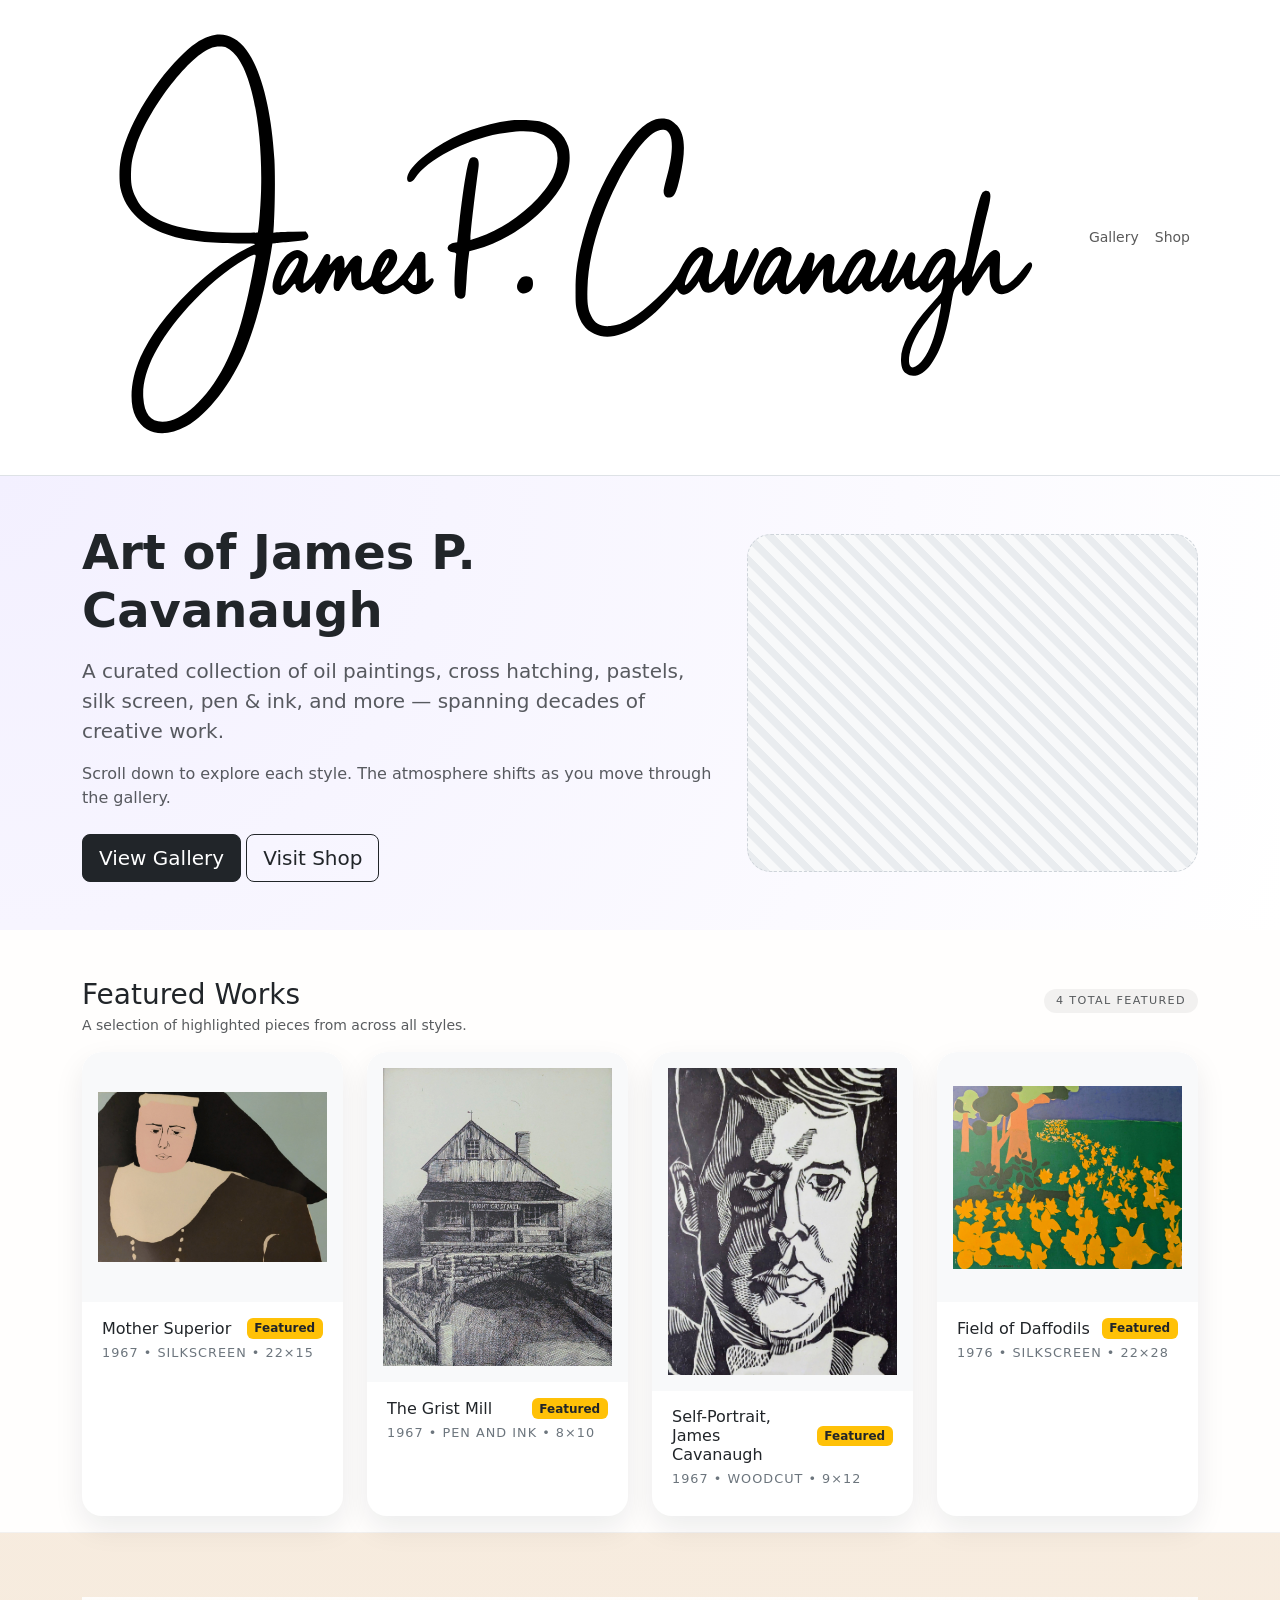
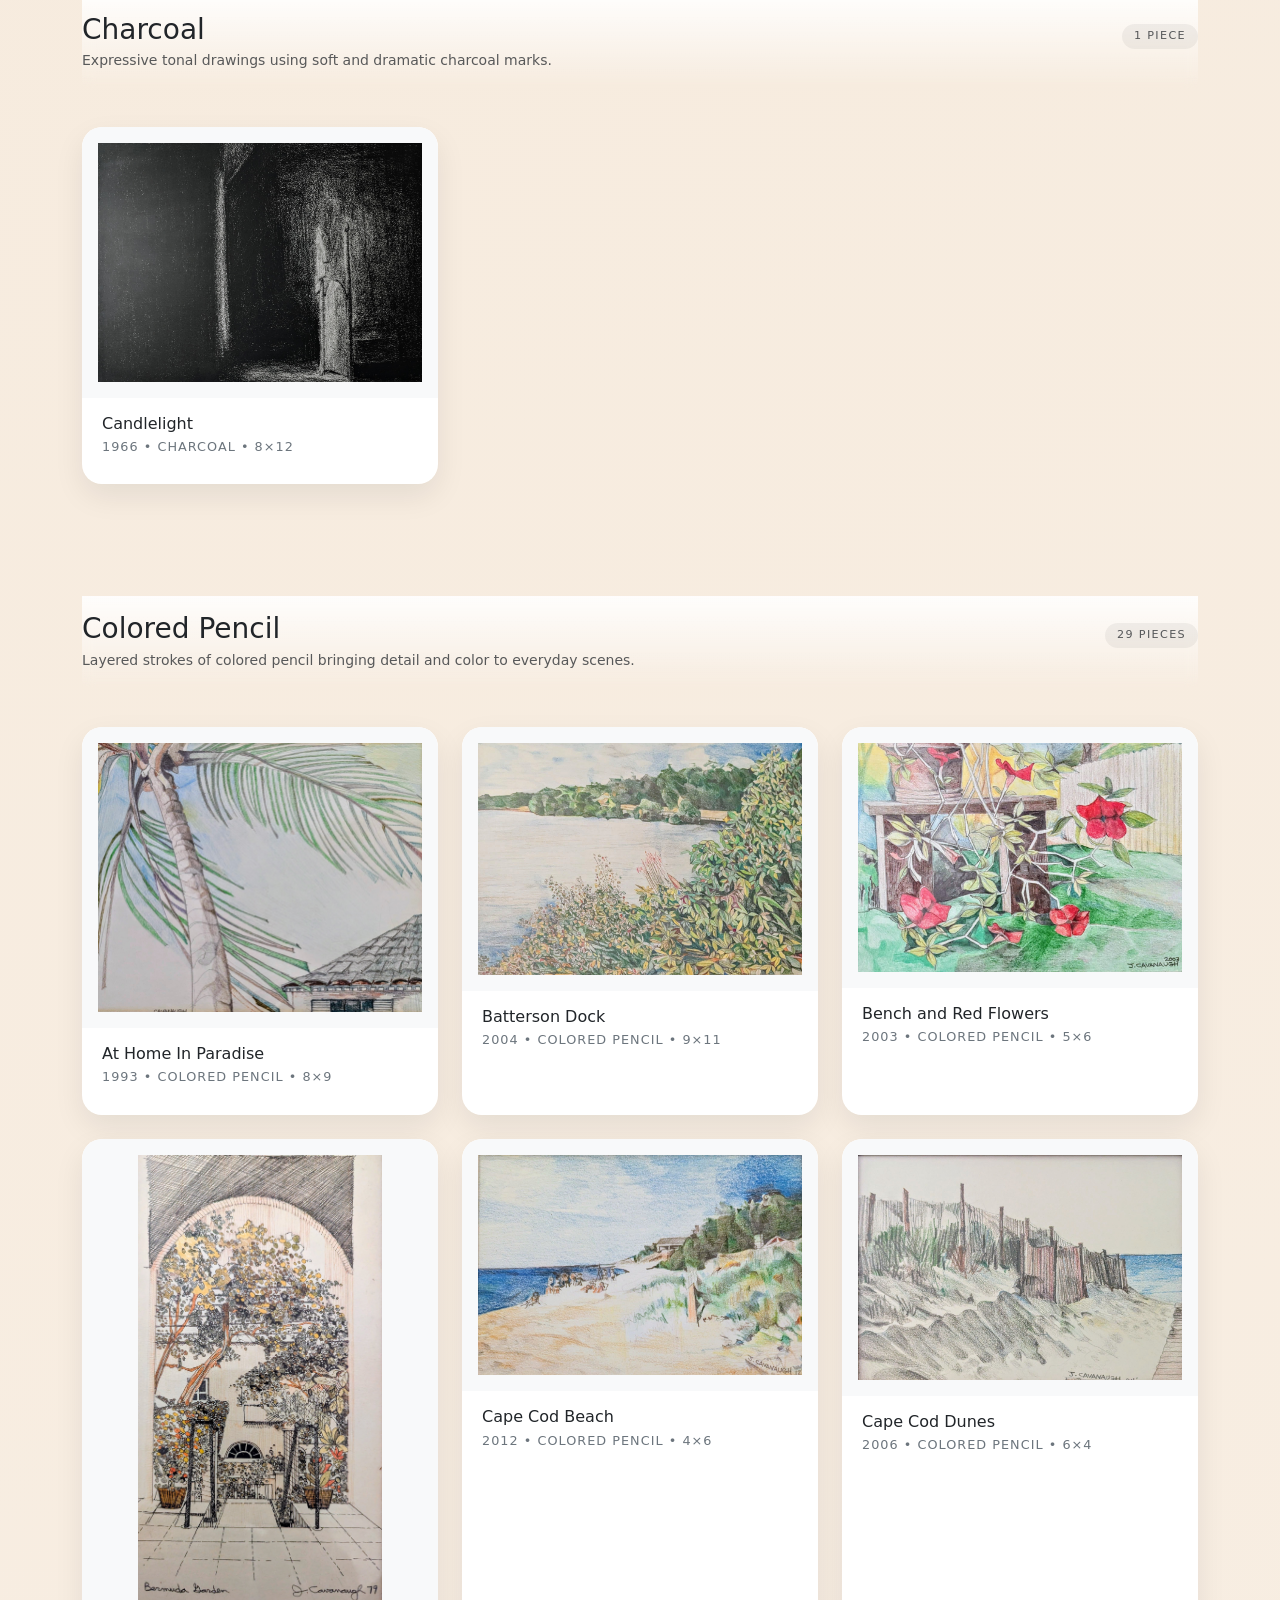
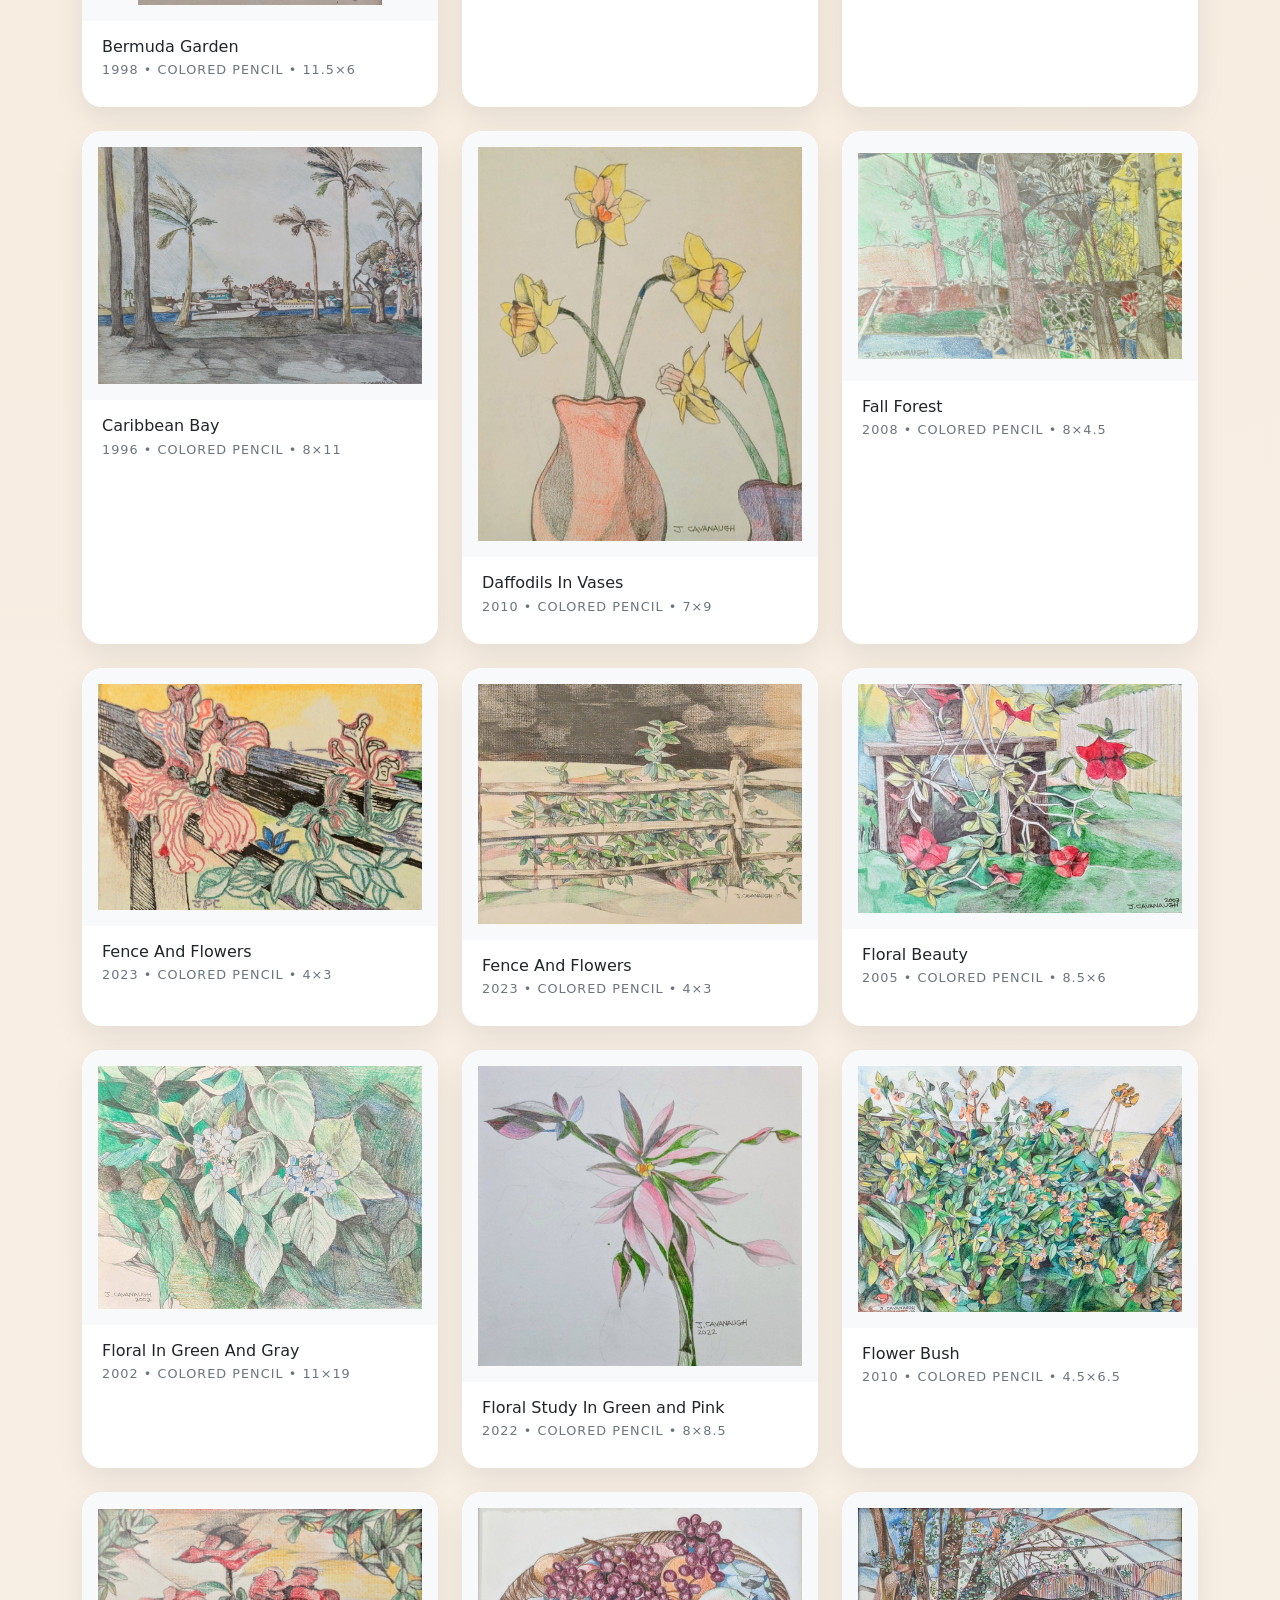
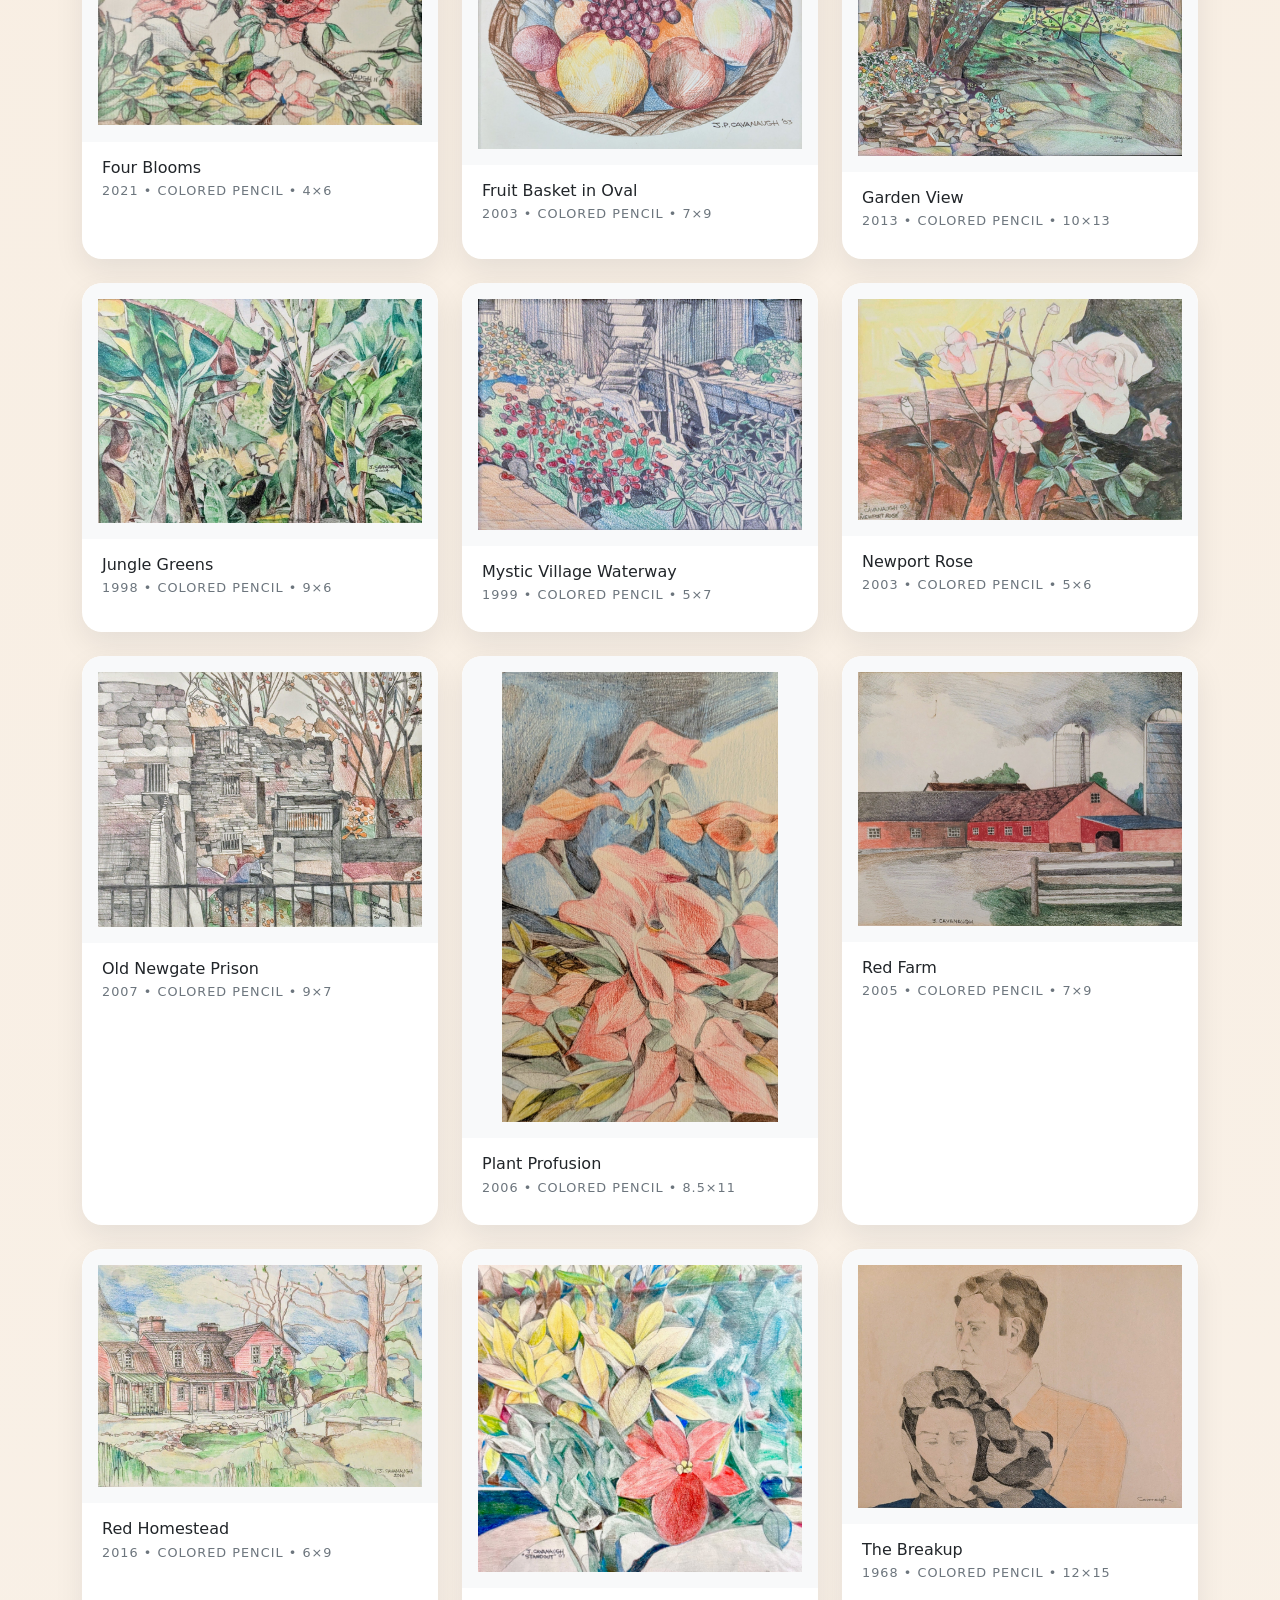
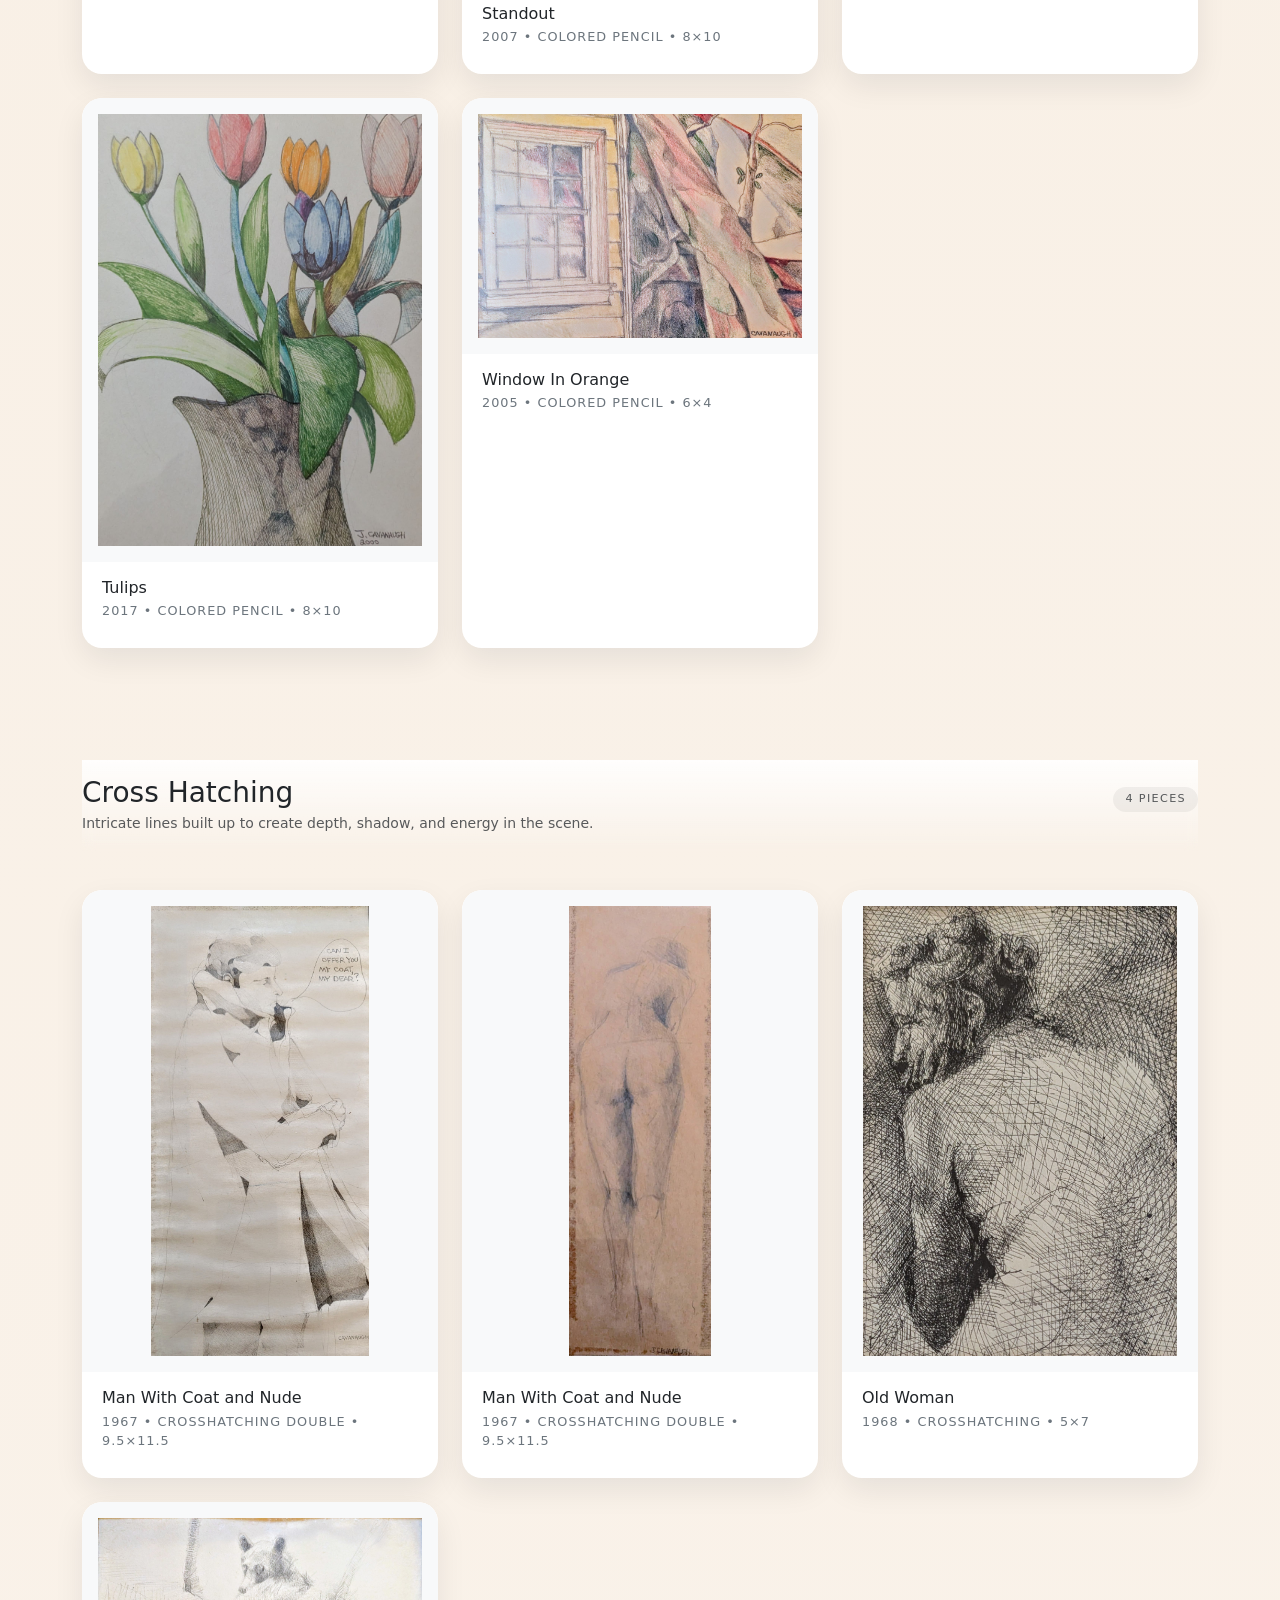
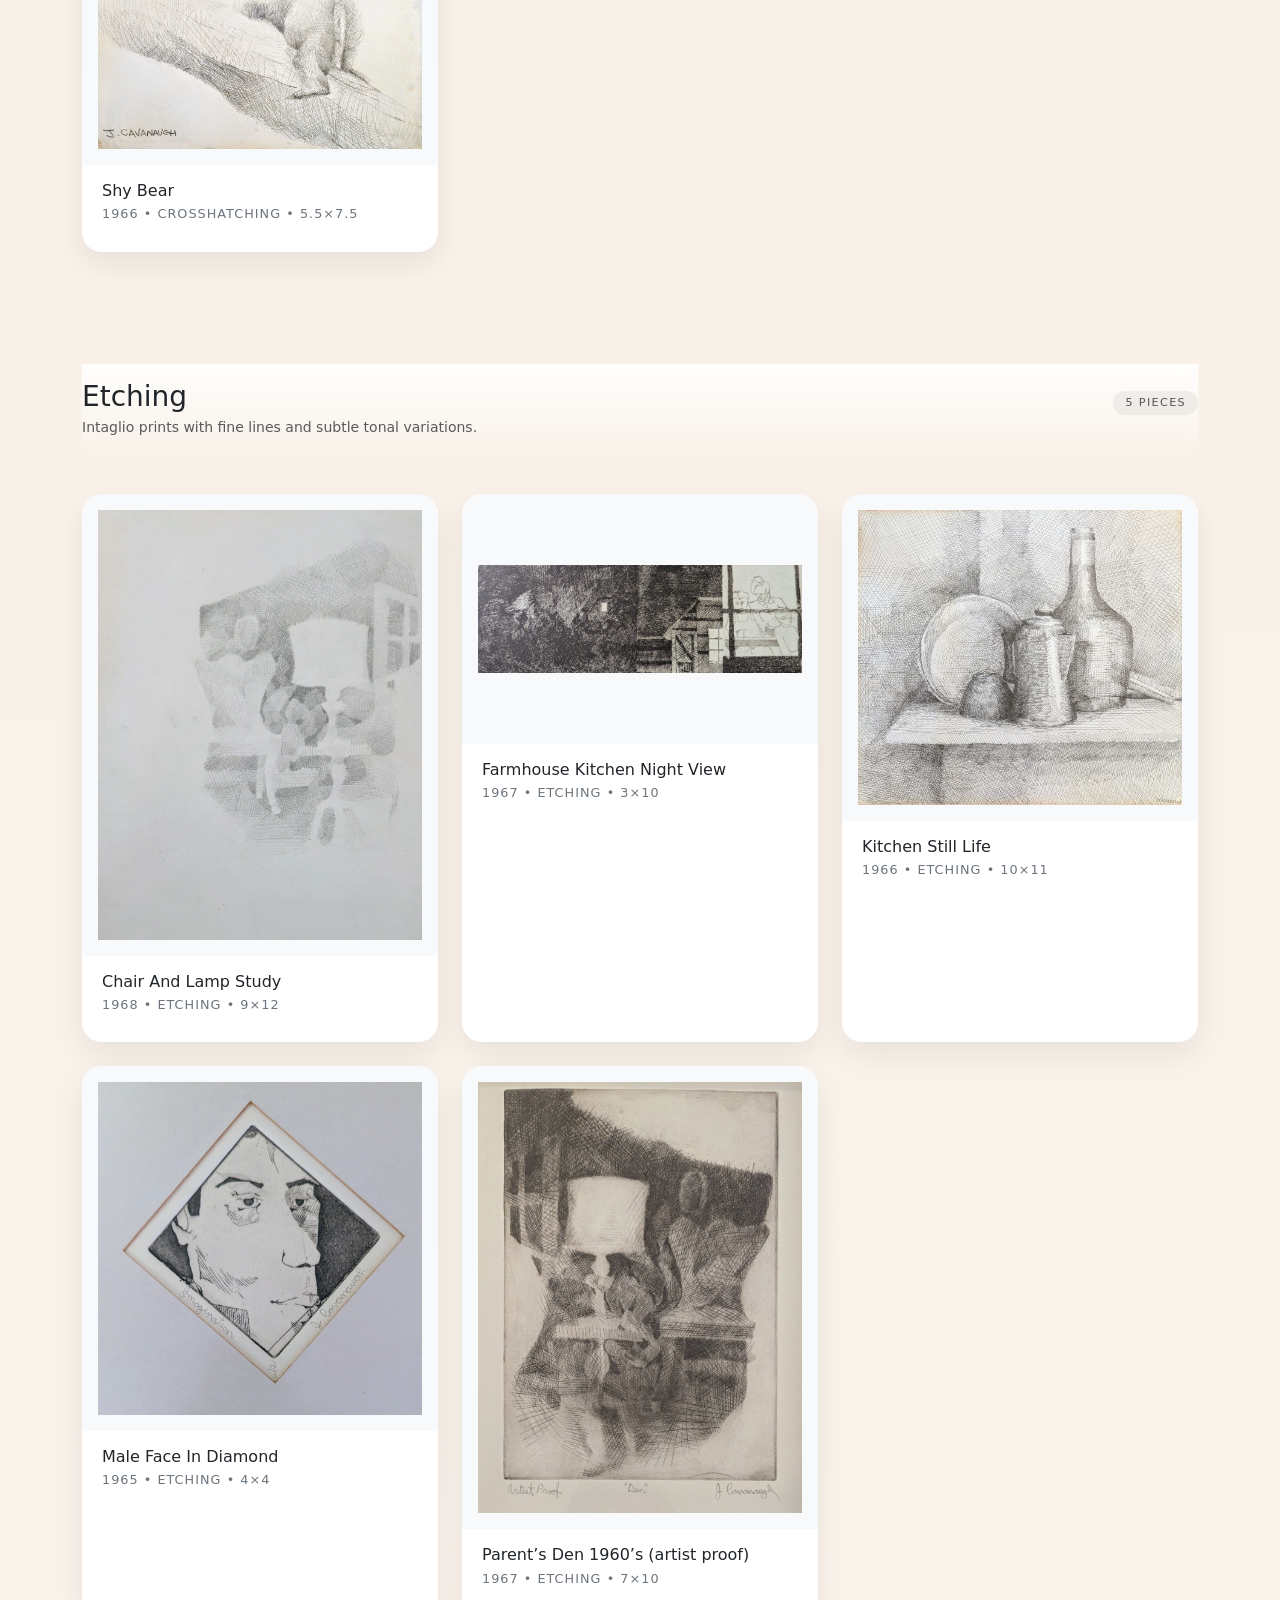
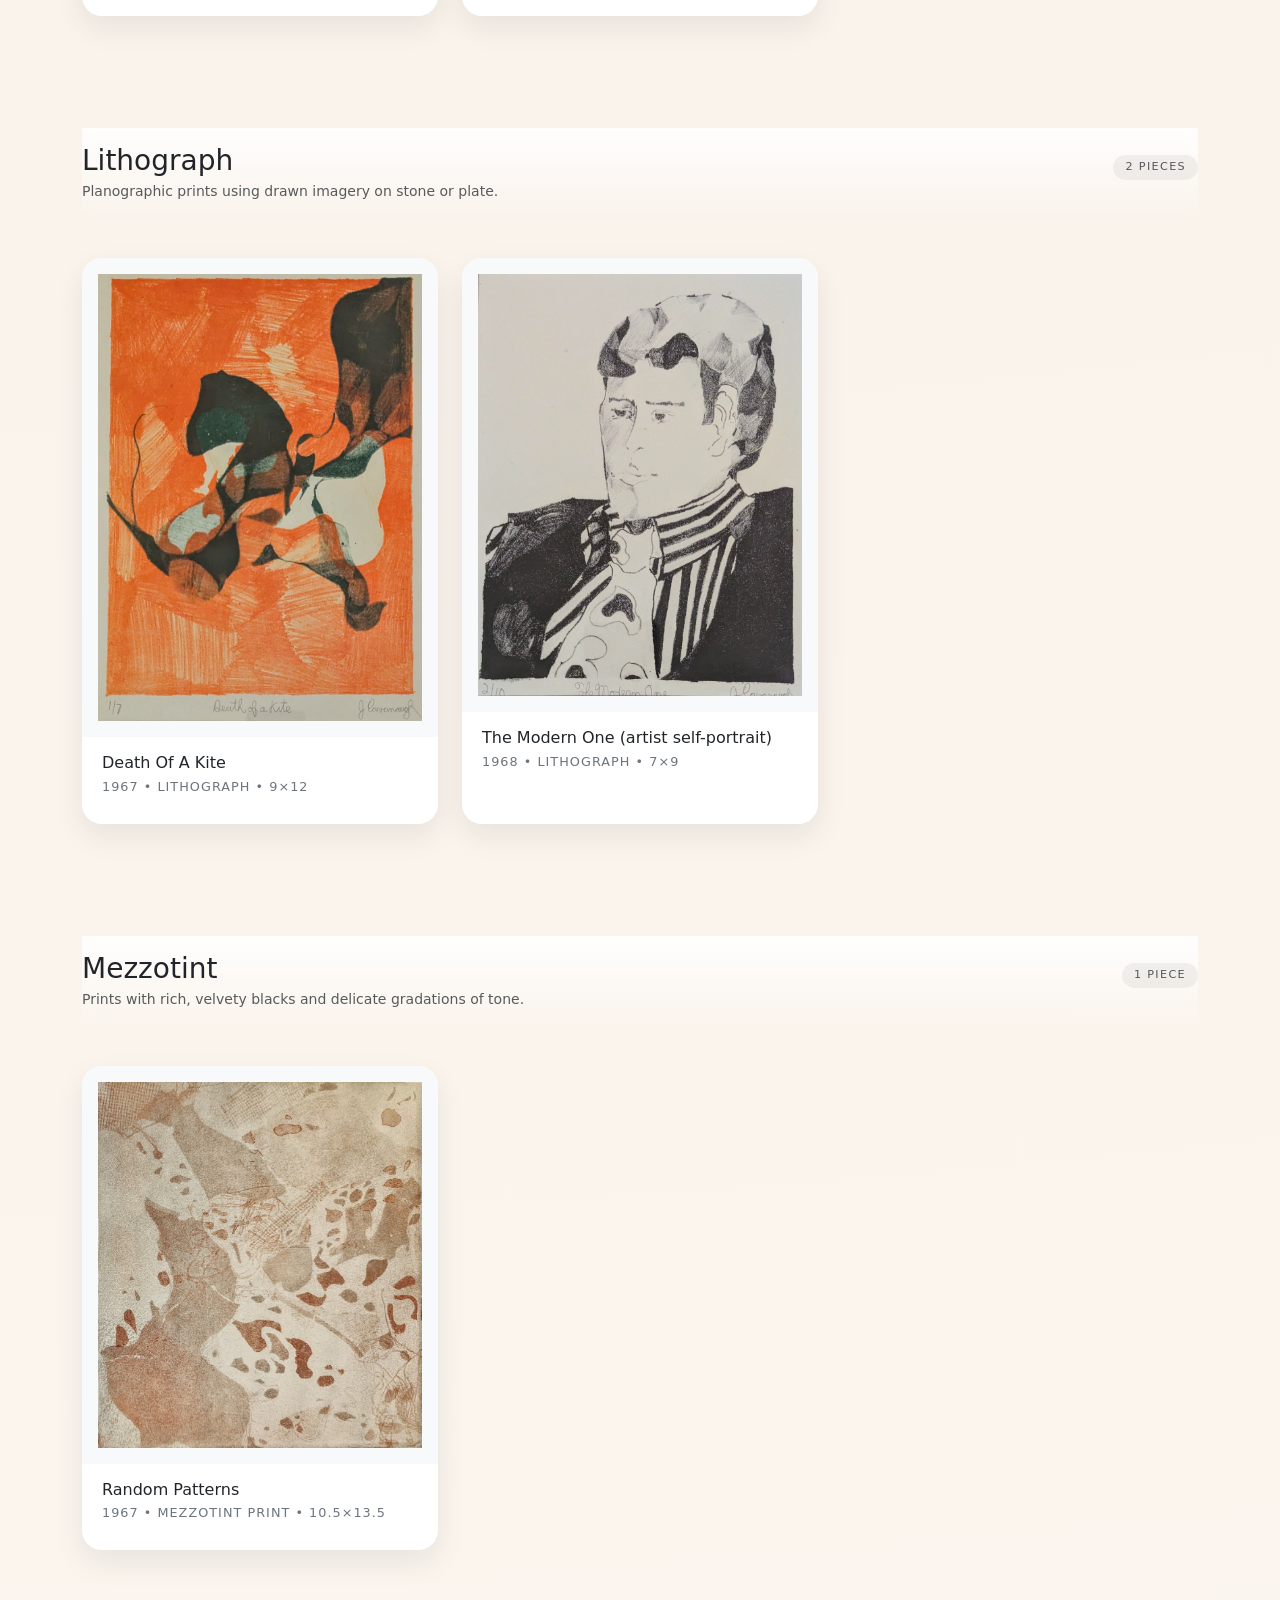
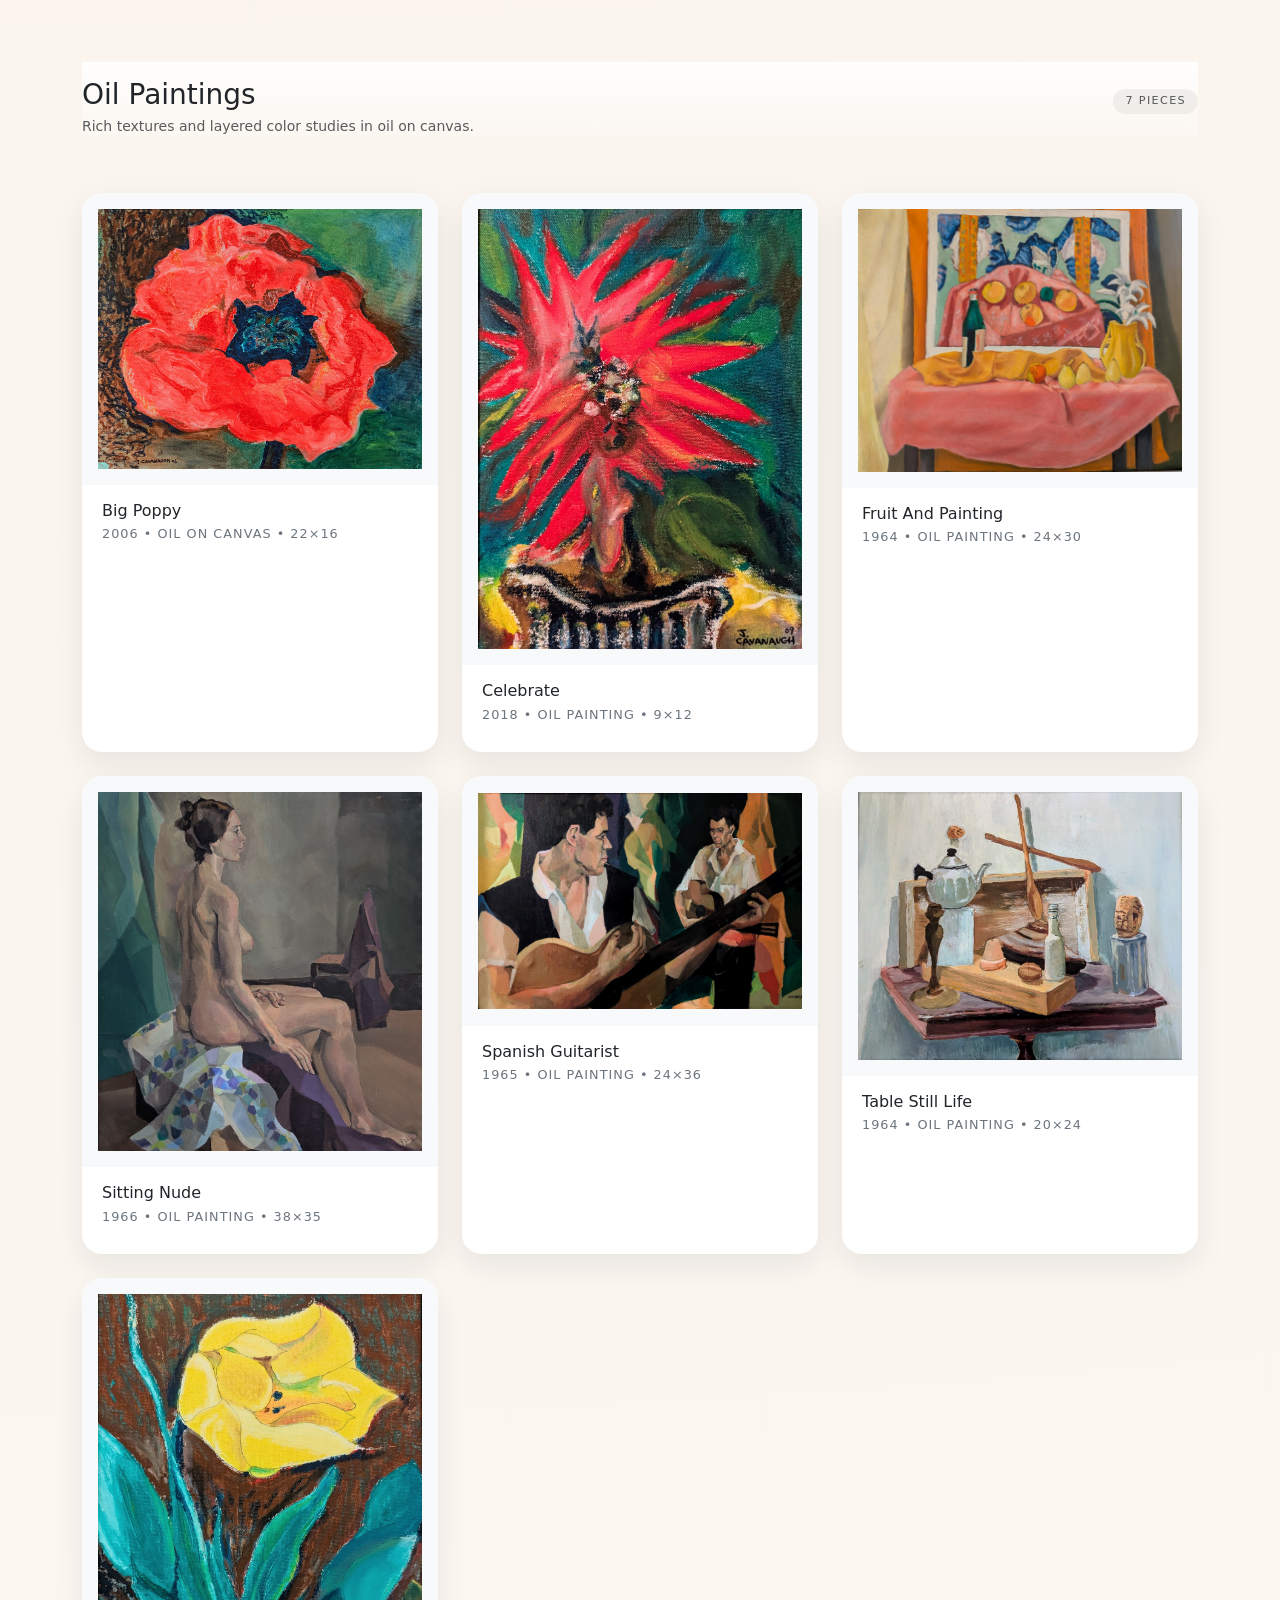
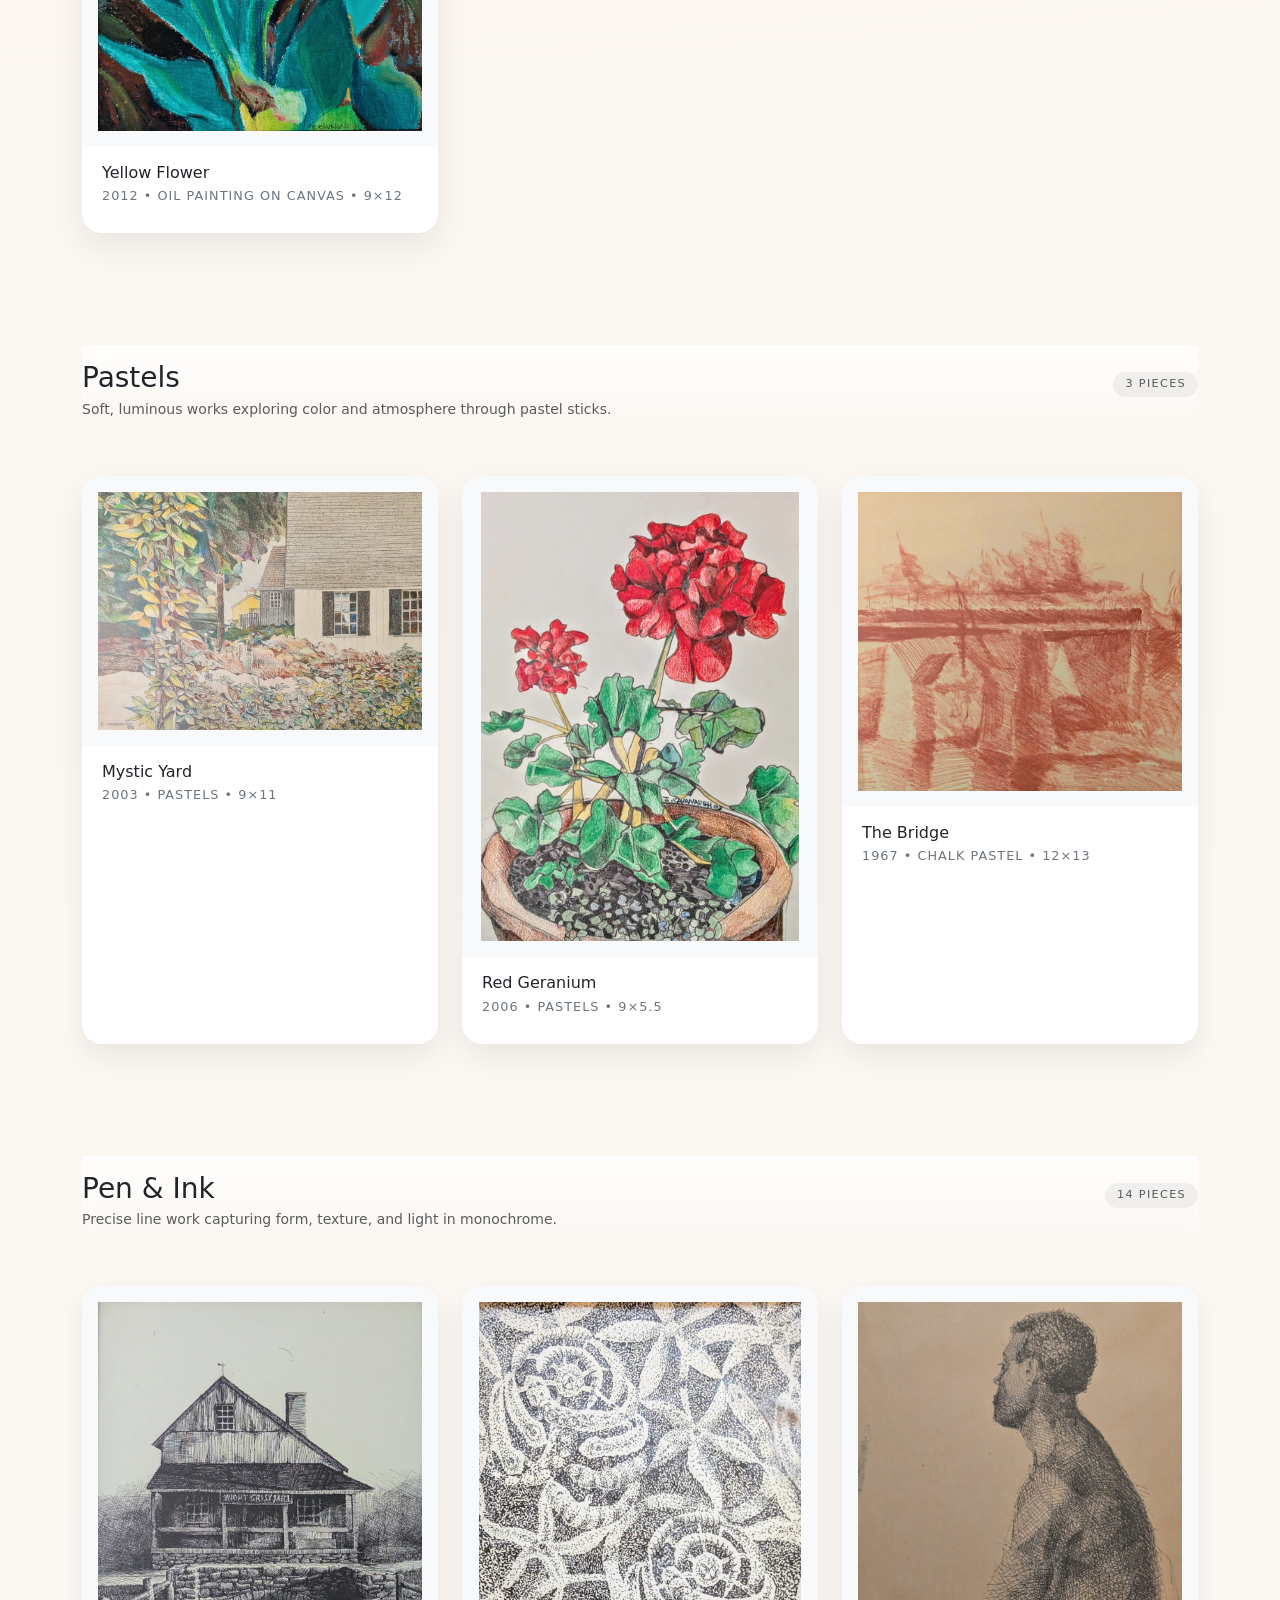
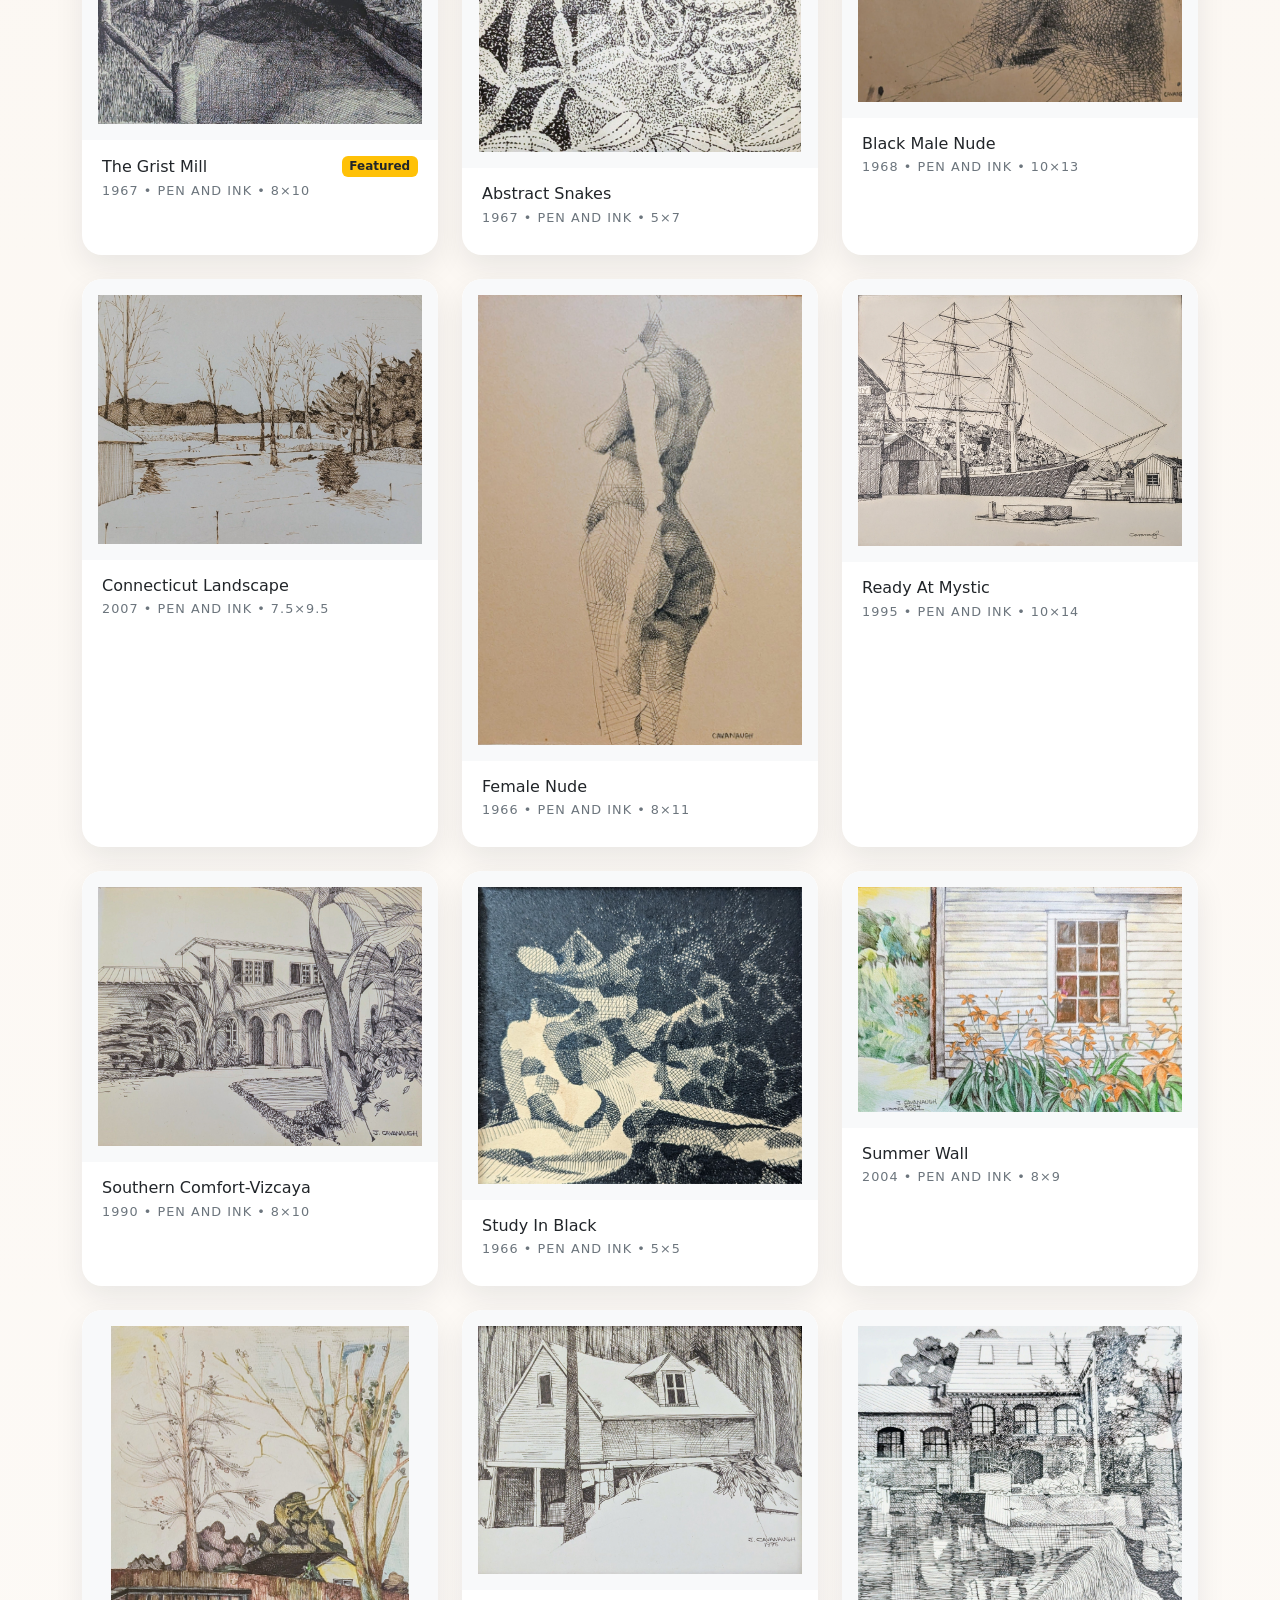
==== commit 4b4b8ef6: "Fix CSS filename mismatch and add .gitignore - index.html referenced /css/styles.css but the file is" ====
--- a/index.html
+++ b/index.html
@@ -14,7 +14,7 @@
   />
 
   <!-- Your styles -->
-  <link rel="stylesheet" href="/css/styles.css" />
+  <link rel="stylesheet" href="/css/style.css" />
 
   <!-- Favicons -->
   <link rel="icon" type="image/png" sizes="16x16" href="/icons/favicon-16x16.png">
--- a/css/style.css
+++ b/css/style.css
@@ -0,0 +1,270 @@
+/* Base typography & layout */
+body {
+  font-family: system-ui, -apple-system, BlinkMacSystemFont, "Segoe UI", sans-serif;
+  background: #f8f9fb;
+  color: #212529;
+  transition: background 0.8s ease, color 0.6s ease;
+  position: relative;
+}
+
+/* Navbar adjustments for signature logo */
+.navbar-brand {
+  padding-top: 0.5rem;
+  padding-bottom: 0.5rem;
+}
+
+.navbar-brand img {
+  display: block;
+  margin: -0.25rem 0;
+}
+
+
+/* Body background overlay for smooth transitions */
+body::before {
+  content: "";
+  position: fixed;
+  inset: 0;
+  z-index: -2;
+  background-size: cover;
+  background-position: center;
+  background-repeat: no-repeat;
+  opacity: 0;
+  transition: opacity 0.8s ease, background-image 0.8s ease;
+  pointer-events: none;
+}
+
+body.has-bg-image::before {
+  opacity: 0.15;
+  filter: blur(8px);
+}
+
+.hero-section {
+  background: radial-gradient(circle at top left, #f3f0ff, #ffffff);
+  position: relative;
+  z-index: 1;
+}
+
+/* Placeholder if you want to add a hero image later */
+.hero-image-placeholder {
+  width: 100%;
+  aspect-ratio: 4 / 3;
+  border-radius: 1.5rem;
+  border: 1px dashed #ced4da;
+  background: repeating-linear-gradient(
+    45deg,
+    #f8f9fa,
+    #f8f9fa 8px,
+    #e9ecef 9px,
+    #e9ecef 16px
+  );
+}
+
+/* Gallery container */
+.gallery-root {
+  padding-bottom: 4rem;
+  position: relative;
+  z-index: 1;
+}
+
+/* Style sections */
+.style-section {
+  padding: 4rem 0 3rem;
+  position: relative;
+  z-index: 0;
+}
+
+/* Section headings */
+.style-section-header {
+  position: sticky;
+  top: 56px; /* below navbar */
+  z-index: 5;
+  padding: 1rem 0;
+  background: linear-gradient(to bottom, rgba(255, 255, 255, 0.9), transparent);
+  backdrop-filter: blur(6px);
+}
+
+/* Artwork grid */
+.artwork-grid {
+  margin-top: 1rem;
+}
+
+.artwork-card {
+  border-radius: 1.25rem;
+  overflow: hidden;
+  border: none;
+  box-shadow: 0 12px 30px rgba(15, 23, 42, 0.08);
+  background: #ffffff;
+  transition: transform 0.15s ease, box-shadow 0.15s ease;
+}
+
+.artwork-card:hover {
+  transform: translateY(-3px);
+  box-shadow: 0 18px 40px rgba(15, 23, 42, 0.15);
+}
+
+/* FIXED: Scale images down while maintaining aspect ratios - NUCLEAR OPTION */
+.artwork-image-wrapper {
+  width: 100%;
+  background: #f8f9fa;
+  border-radius: 1.25rem 1.25rem 0 0;
+  overflow: hidden;
+  display: flex;
+  align-items: center;
+  justify-content: center;
+  min-height: 250px;
+  max-height: 500px;
+  padding: 1rem;
+  position: relative;
+}
+
+/* Multiple selectors with high specificity */
+.artwork-image-wrapper img,
+.artwork-card img,
+.card img,
+img {
+  display: block !important;
+  max-width: 100% !important;
+  max-height: 450px !important;
+  width: auto !important;
+  height: auto !important;
+  object-fit: contain !important;
+  margin: 0 auto !important;
+}
+
+/* Smaller images for featured section to fit more cards */
+.featured-section .artwork-image-wrapper {
+  max-height: 400px;
+}
+
+.featured-section .artwork-image-wrapper img,
+.featured-section .artwork-card img,
+.featured-section img {
+  max-height: 350px !important;
+}
+
+/* Card body */
+.artwork-card .card-body {
+  padding: 1rem 1.25rem 1.25rem;
+}
+
+.artwork-meta {
+  font-size: 0.8rem;
+  text-transform: uppercase;
+  letter-spacing: 0.08em;
+  color: #6c757d;
+}
+
+.artwork-description {
+  font-size: 0.9rem;
+  color: #495057;
+}
+
+/* Subtle style badges */
+.style-badge {
+  font-size: 0.7rem;
+  text-transform: uppercase;
+  letter-spacing: 0.12em;
+  padding: 0.25rem 0.75rem;
+  border-radius: 999px;
+  background: rgba(0, 0, 0, 0.05);
+}
+
+/* Style-based background "moods" */
+body.style-oil {
+  background: radial-gradient(circle at top left, #f6eadc, #ffffff);
+}
+
+body.style-pastels {
+  background: linear-gradient(135deg, #ffe5f0, #e6f7ff);
+}
+
+body.style-cross-hatching {
+  background: repeating-linear-gradient(
+    45deg,
+    #fafafa,
+    #fafafa 4px,
+    #e0e0e0 5px,
+    #e0e0e0 6px
+  );
+}
+
+body.style-silk-screen {
+  background: radial-gradient(circle at top, #fff0da, #ffffff);
+}
+
+body.style-pen-ink {
+  background: radial-gradient(circle at top, #f4f4f4, #ffffff);
+}
+
+body.style-colored-pencil {
+  background: linear-gradient(135deg, #fff5e6, #f0f8ff);
+}
+
+body.style-charcoal {
+  background: radial-gradient(circle at top, #e8e8e8, #ffffff);
+}
+
+body.style-woodcut {
+  background: linear-gradient(135deg, #f5ebe0, #ffffff);
+}
+
+body.style-etching {
+  background: radial-gradient(circle at top, #f0f0f0, #ffffff);
+}
+
+body.style-lithograph {
+  background: linear-gradient(135deg, #faf5f0, #ffffff);
+}
+
+body.style-mezzotint {
+  background: radial-gradient(circle at top, #e5e5e5, #ffffff);
+}
+
+body.style-pencil {
+  background: radial-gradient(circle at top, #f5f5f5, #ffffff);
+}
+
+body.style-watercolor {
+  background: linear-gradient(135deg, #e6f7ff, #fff0f5);
+}
+
+body.style-sculpture {
+  background: radial-gradient(circle at top, #f0f0f0, #ffffff);
+}
+
+/* Slight fade-in animation for cards */
+@keyframes fadeUp {
+  from {
+    opacity: 0;
+    transform: translateY(12px);
+  }
+  to {
+    opacity: 1;
+    transform: translateY(0);
+  }
+}
+
+.artwork-card {
+  animation: fadeUp 0.4s ease both;
+}
+
+/* Footer */
+footer {
+  background: #ffffff;
+  position: relative;
+  z-index: 1;
+}
+
+/* Featured Works section at top */
+.featured-section {
+  padding: 3rem 0 1rem;
+  background: #ffffffee;
+  backdrop-filter: blur(6px);
+  border-bottom: 1px solid rgba(0, 0, 0, 0.05);
+  position: relative;
+  z-index: 1;
+}
+
+.featured-section-header {
+  position: relative;
+}
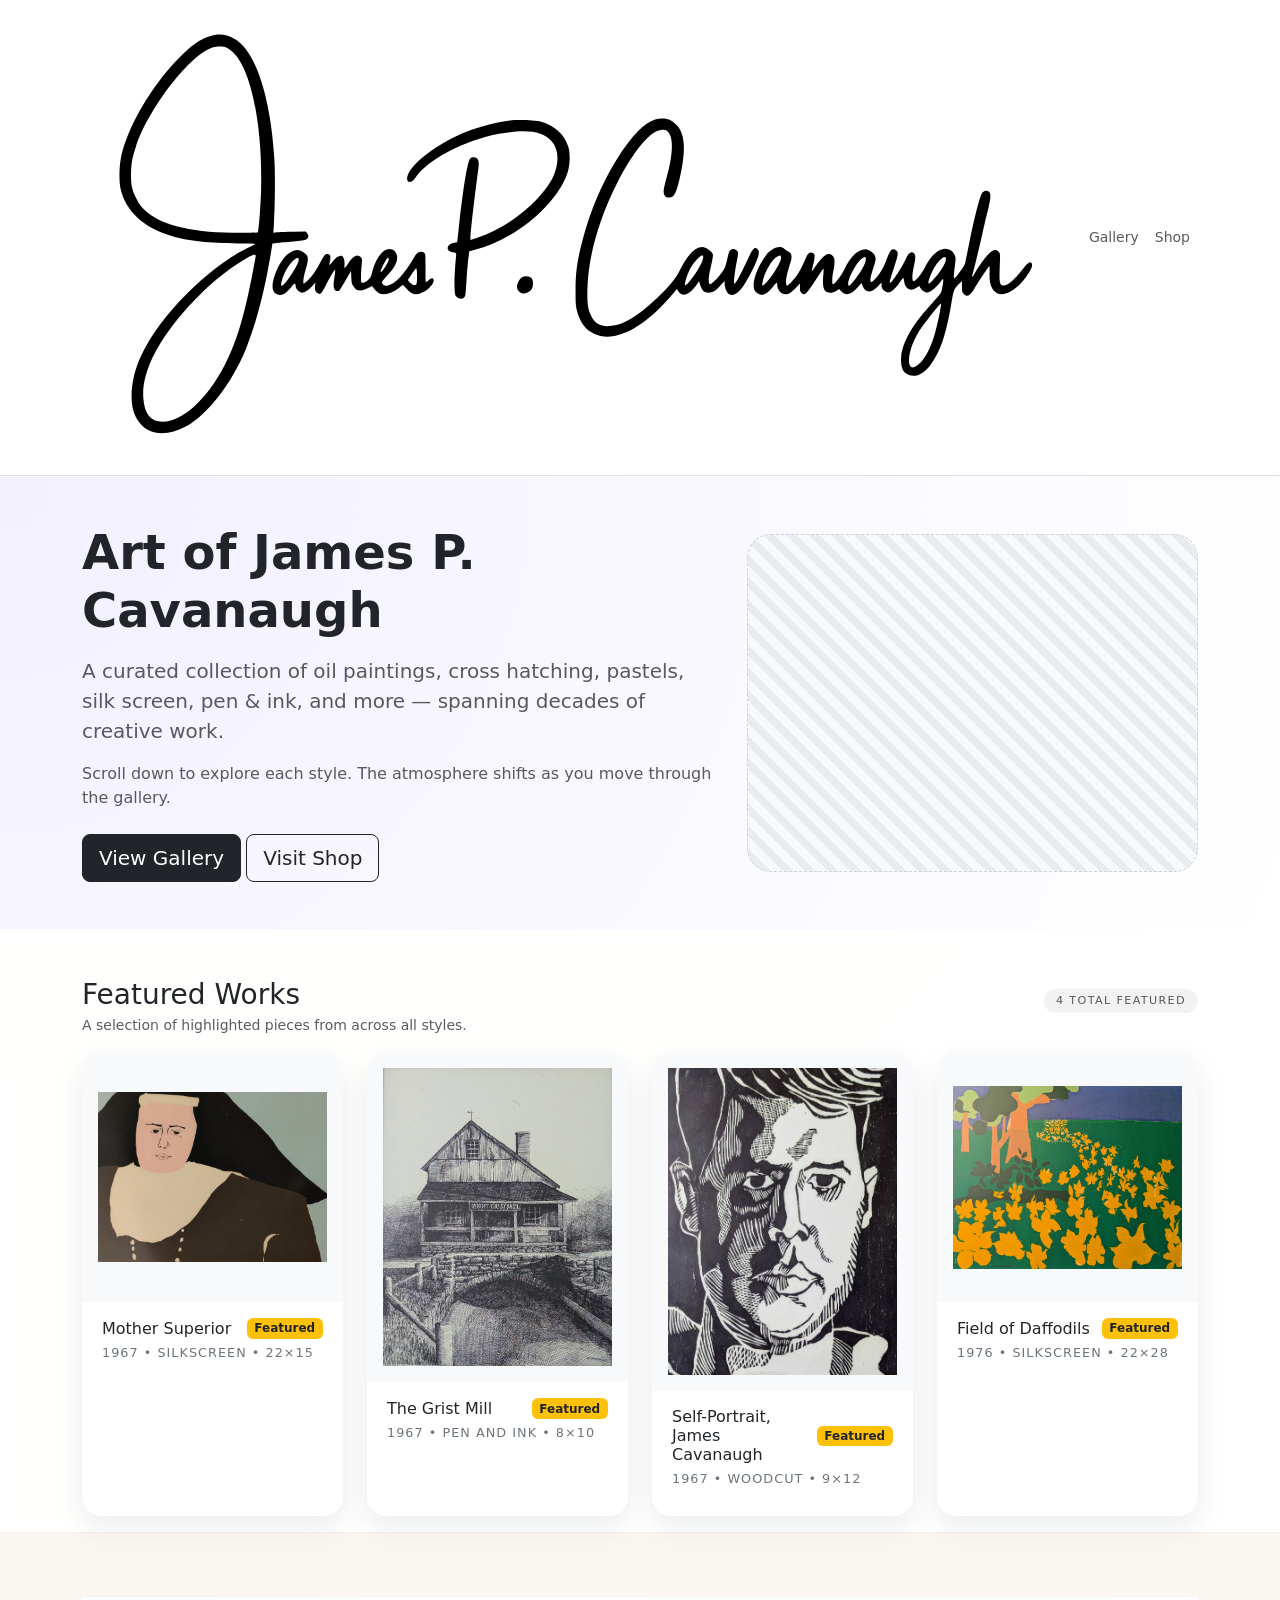
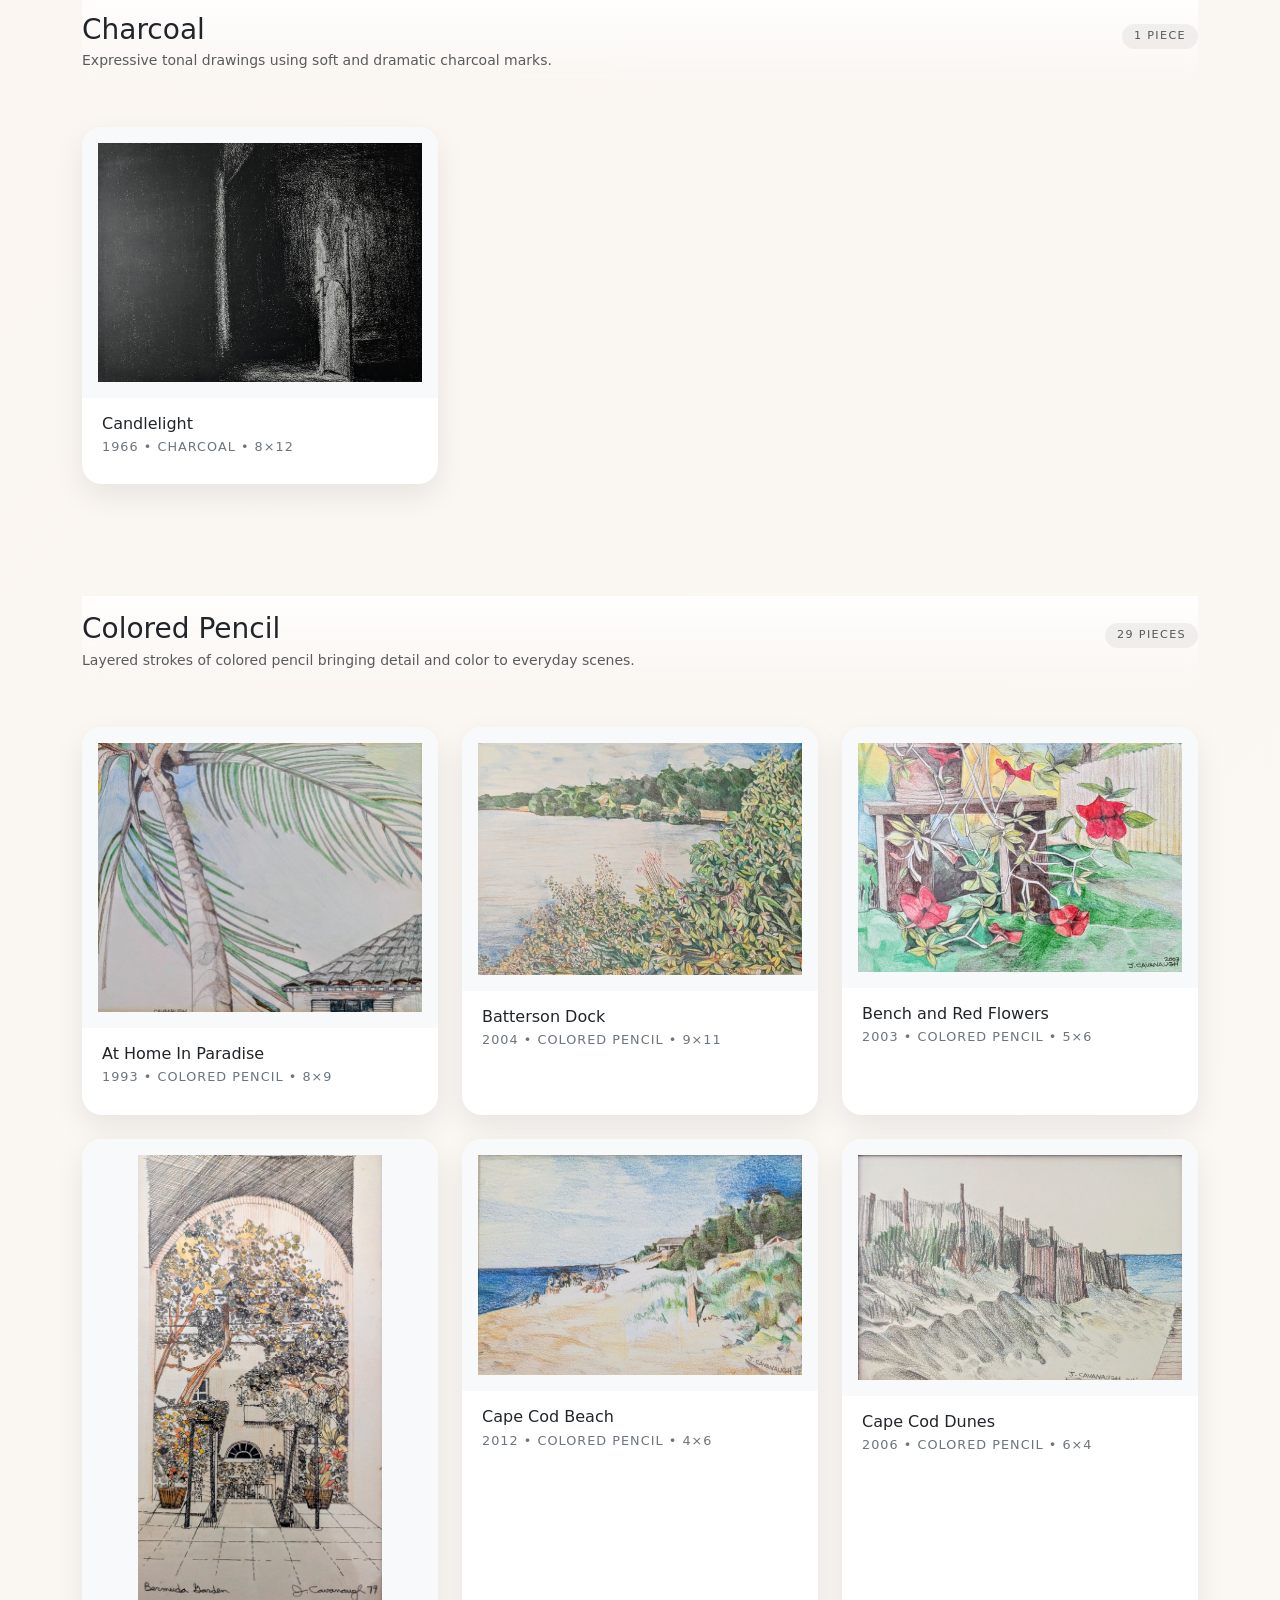
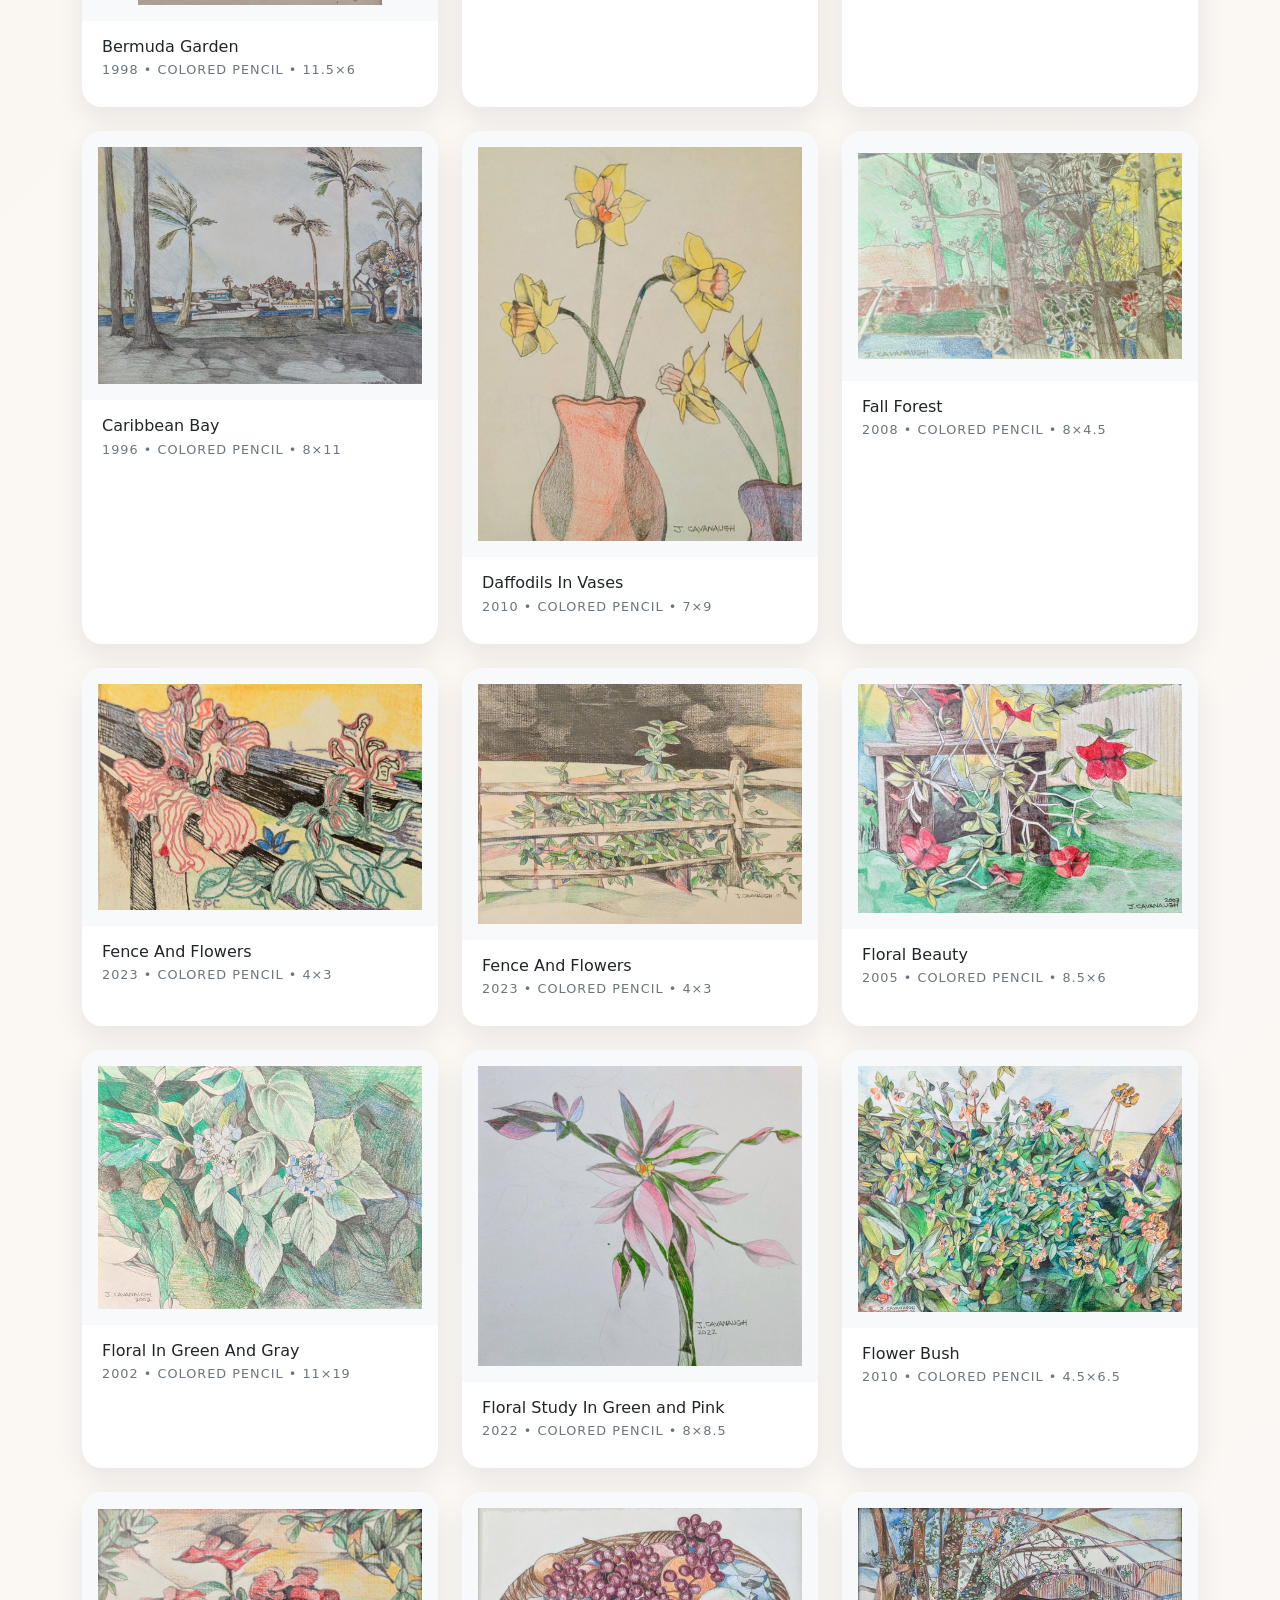
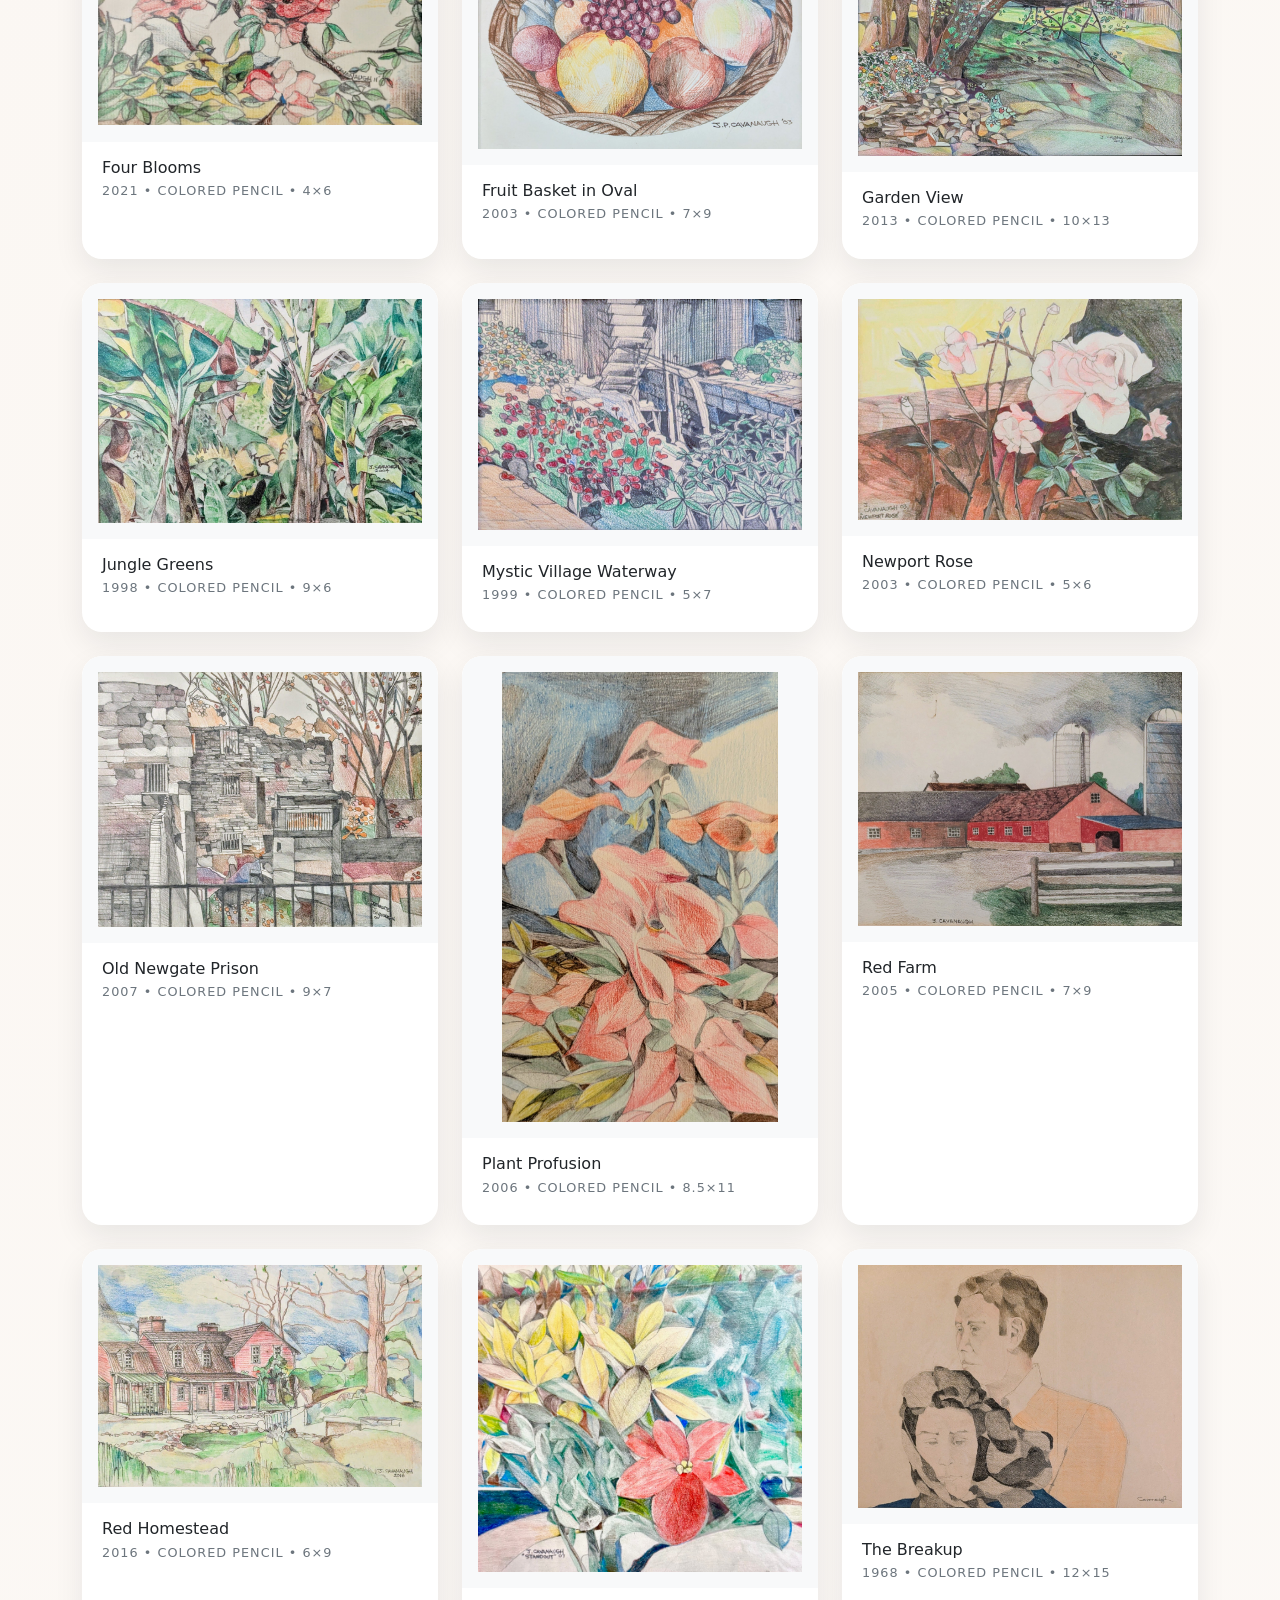
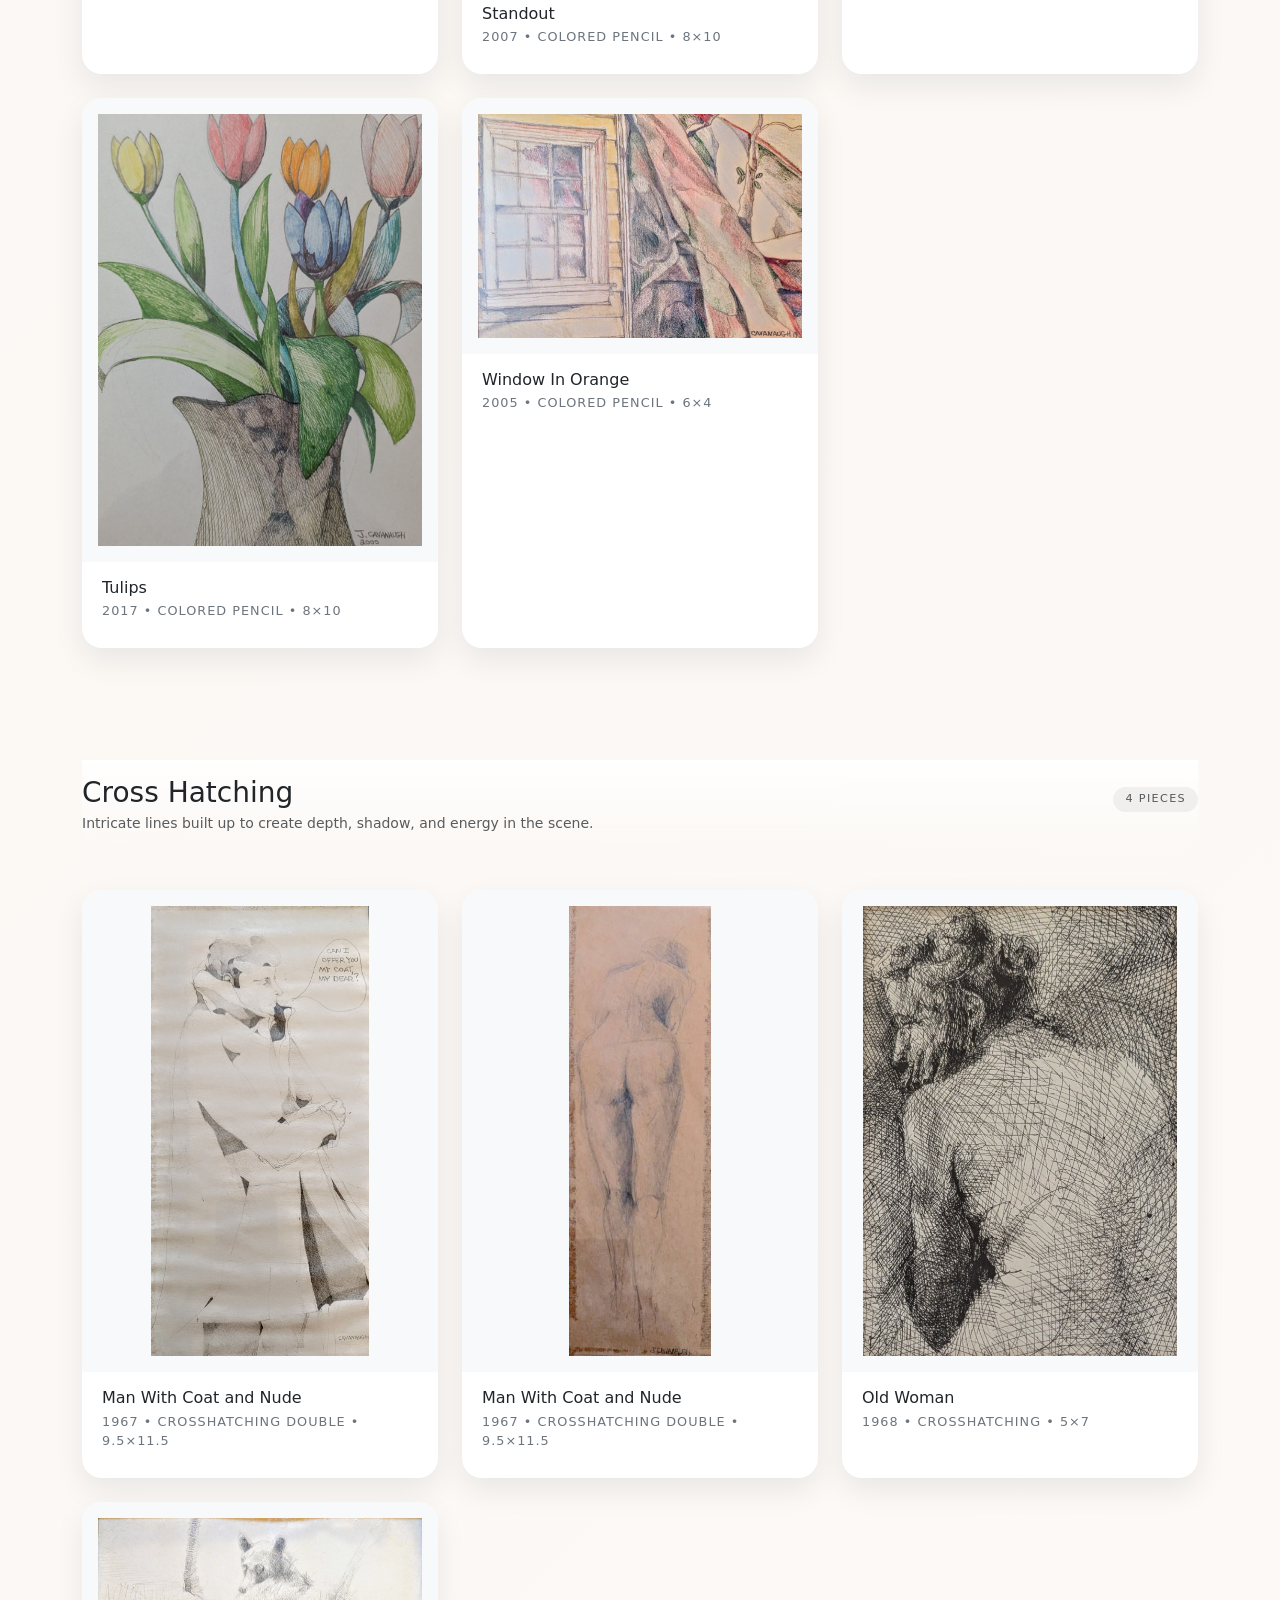
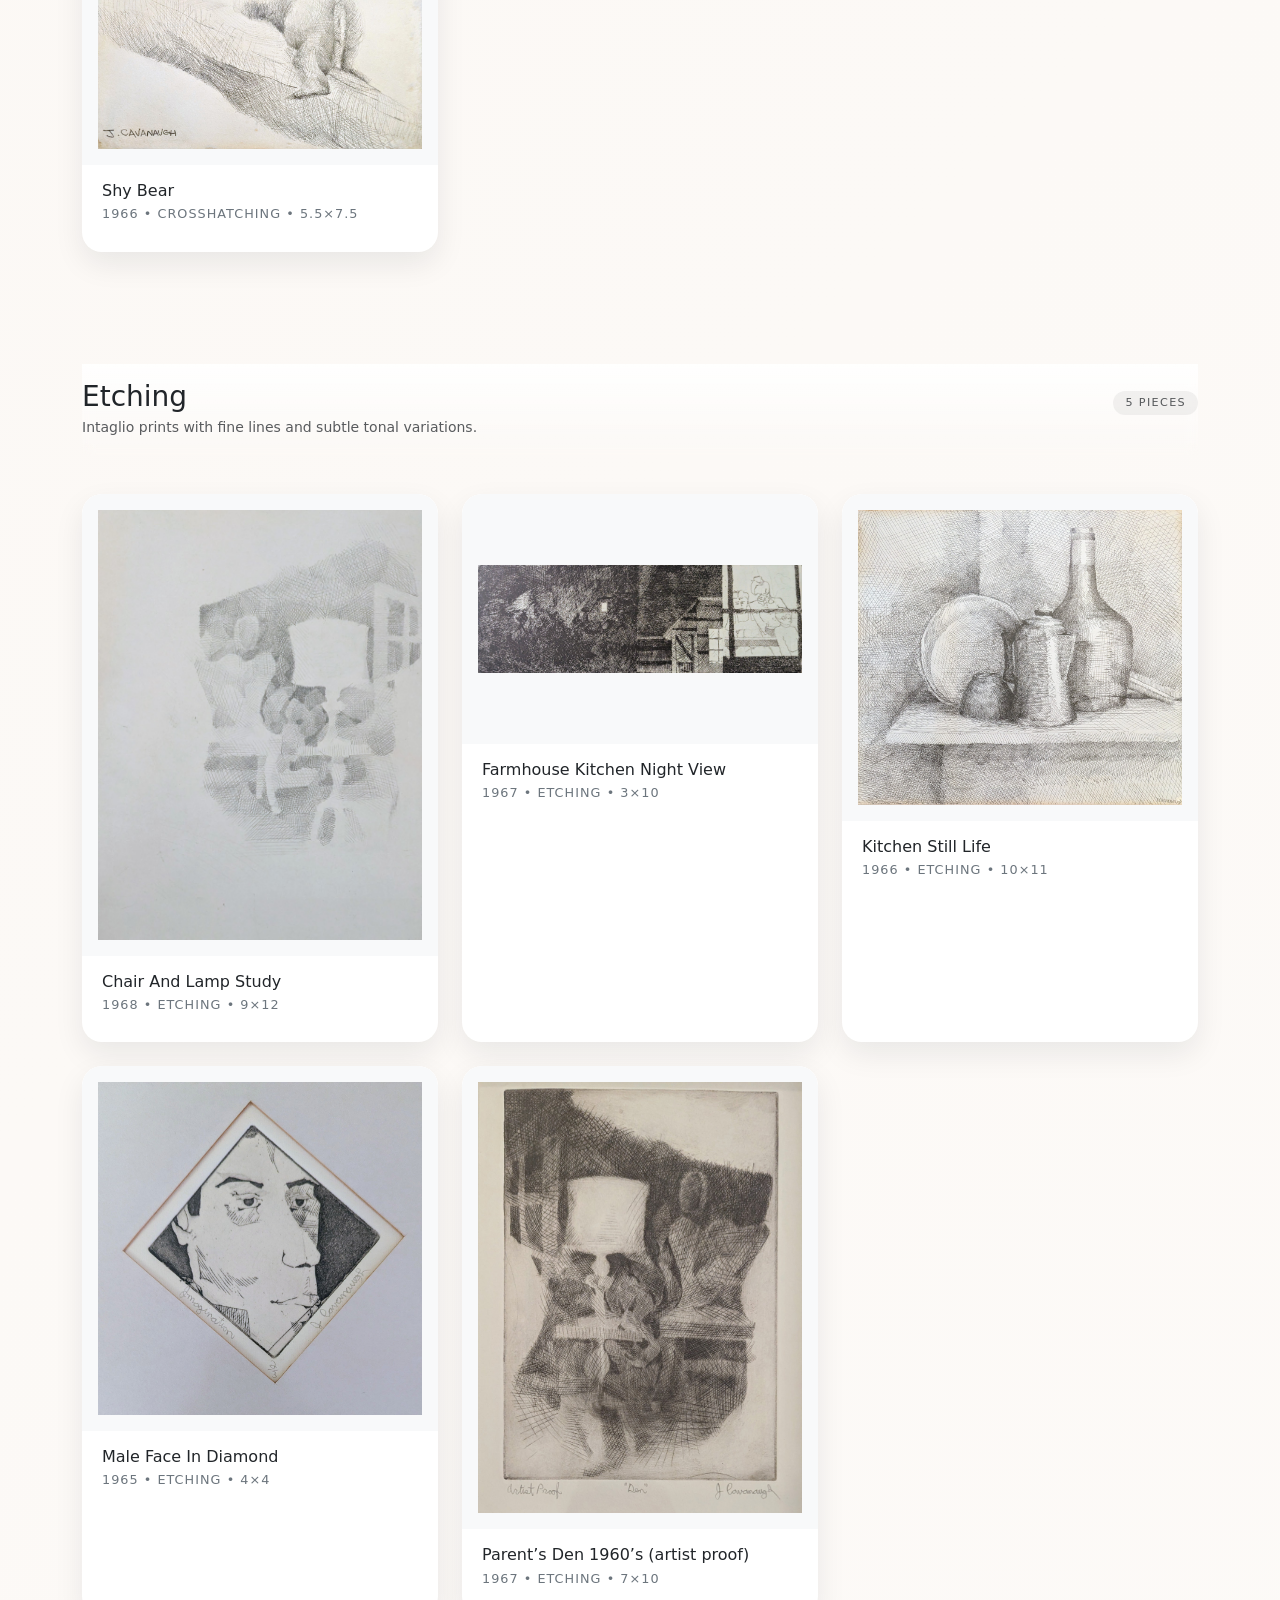
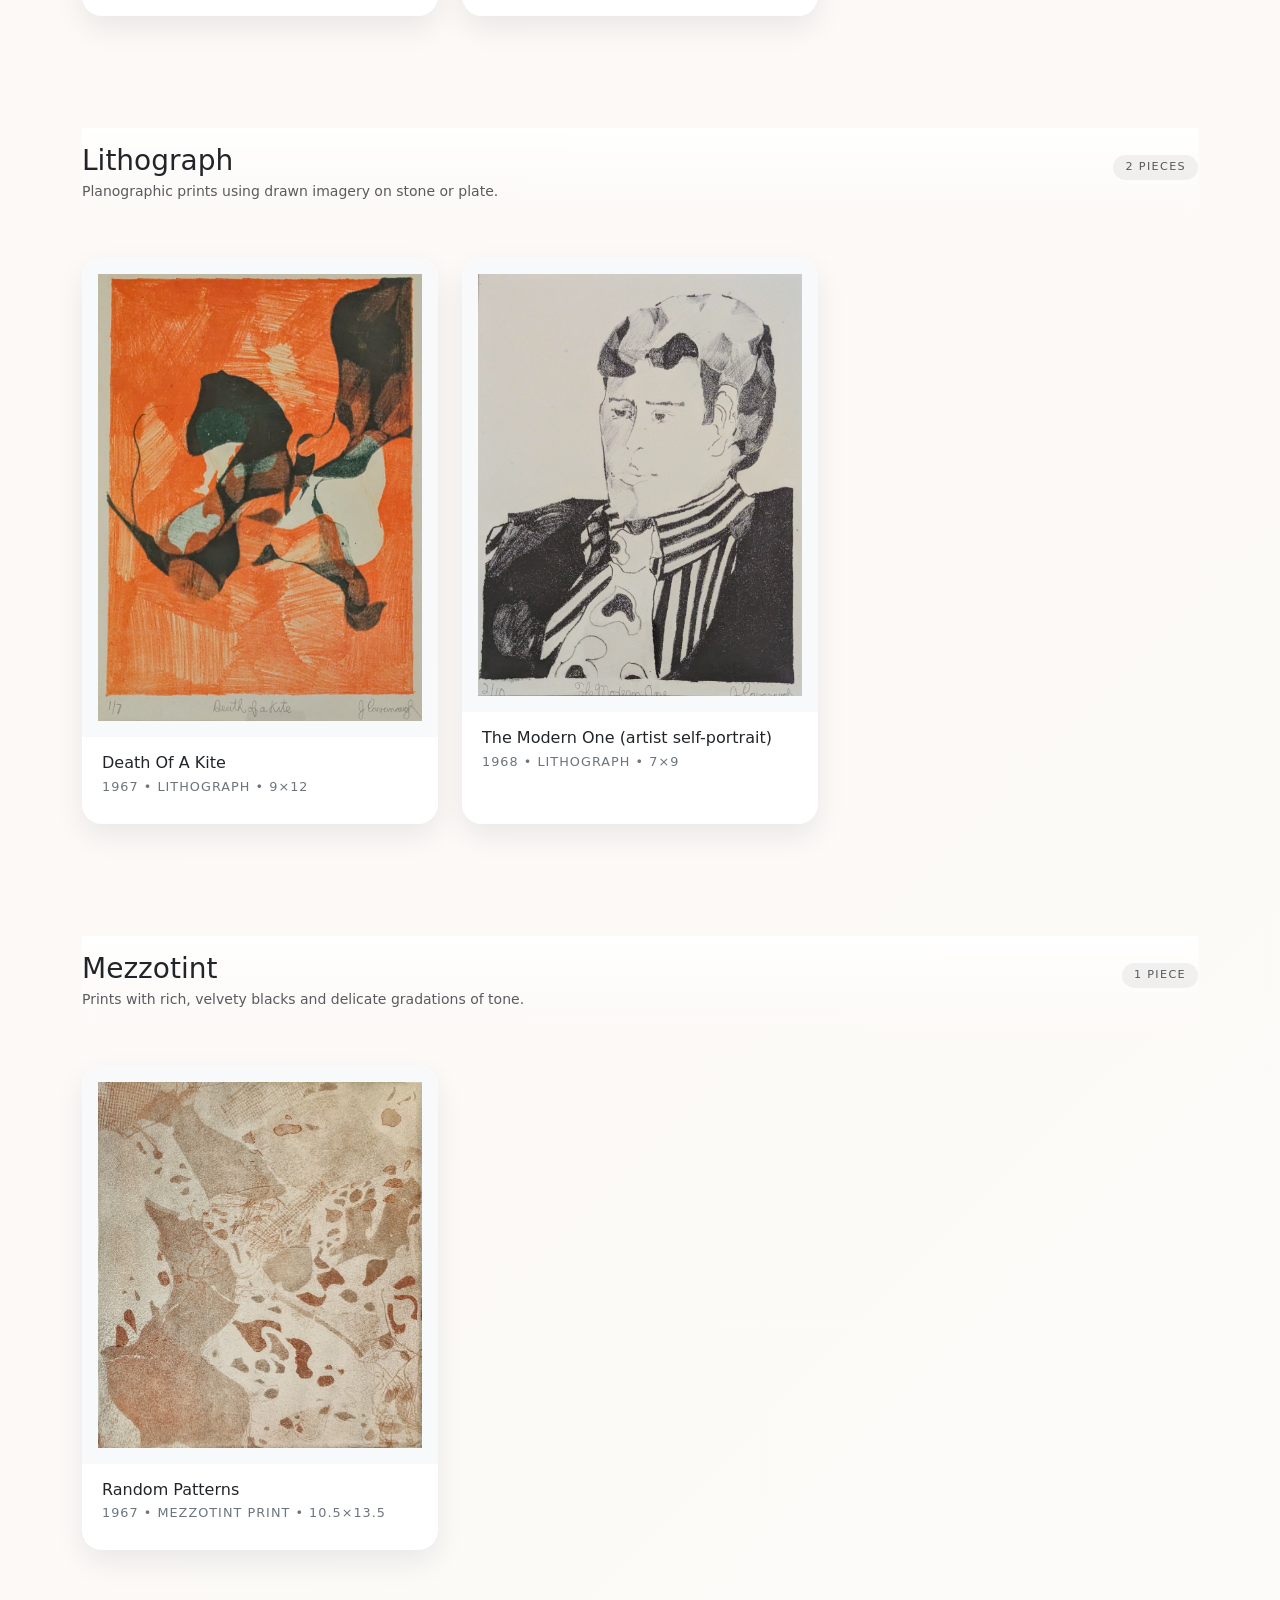
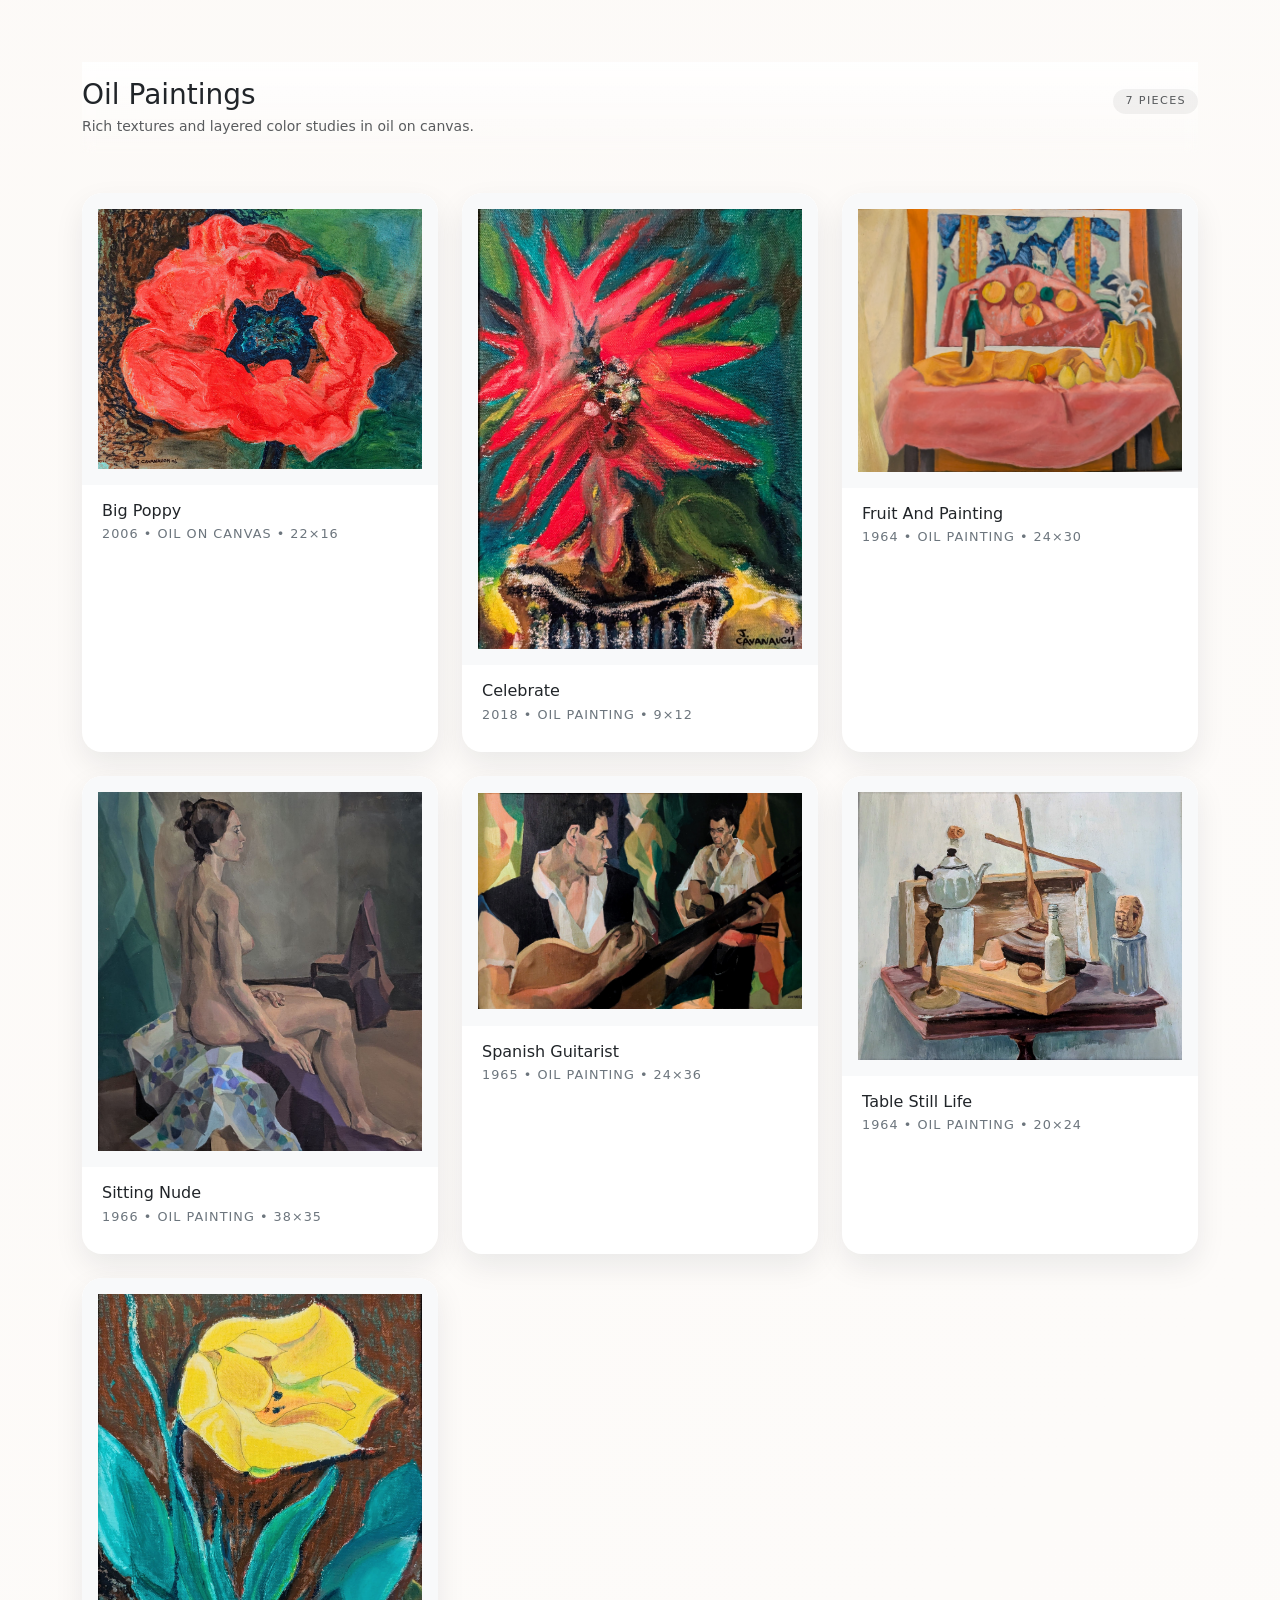
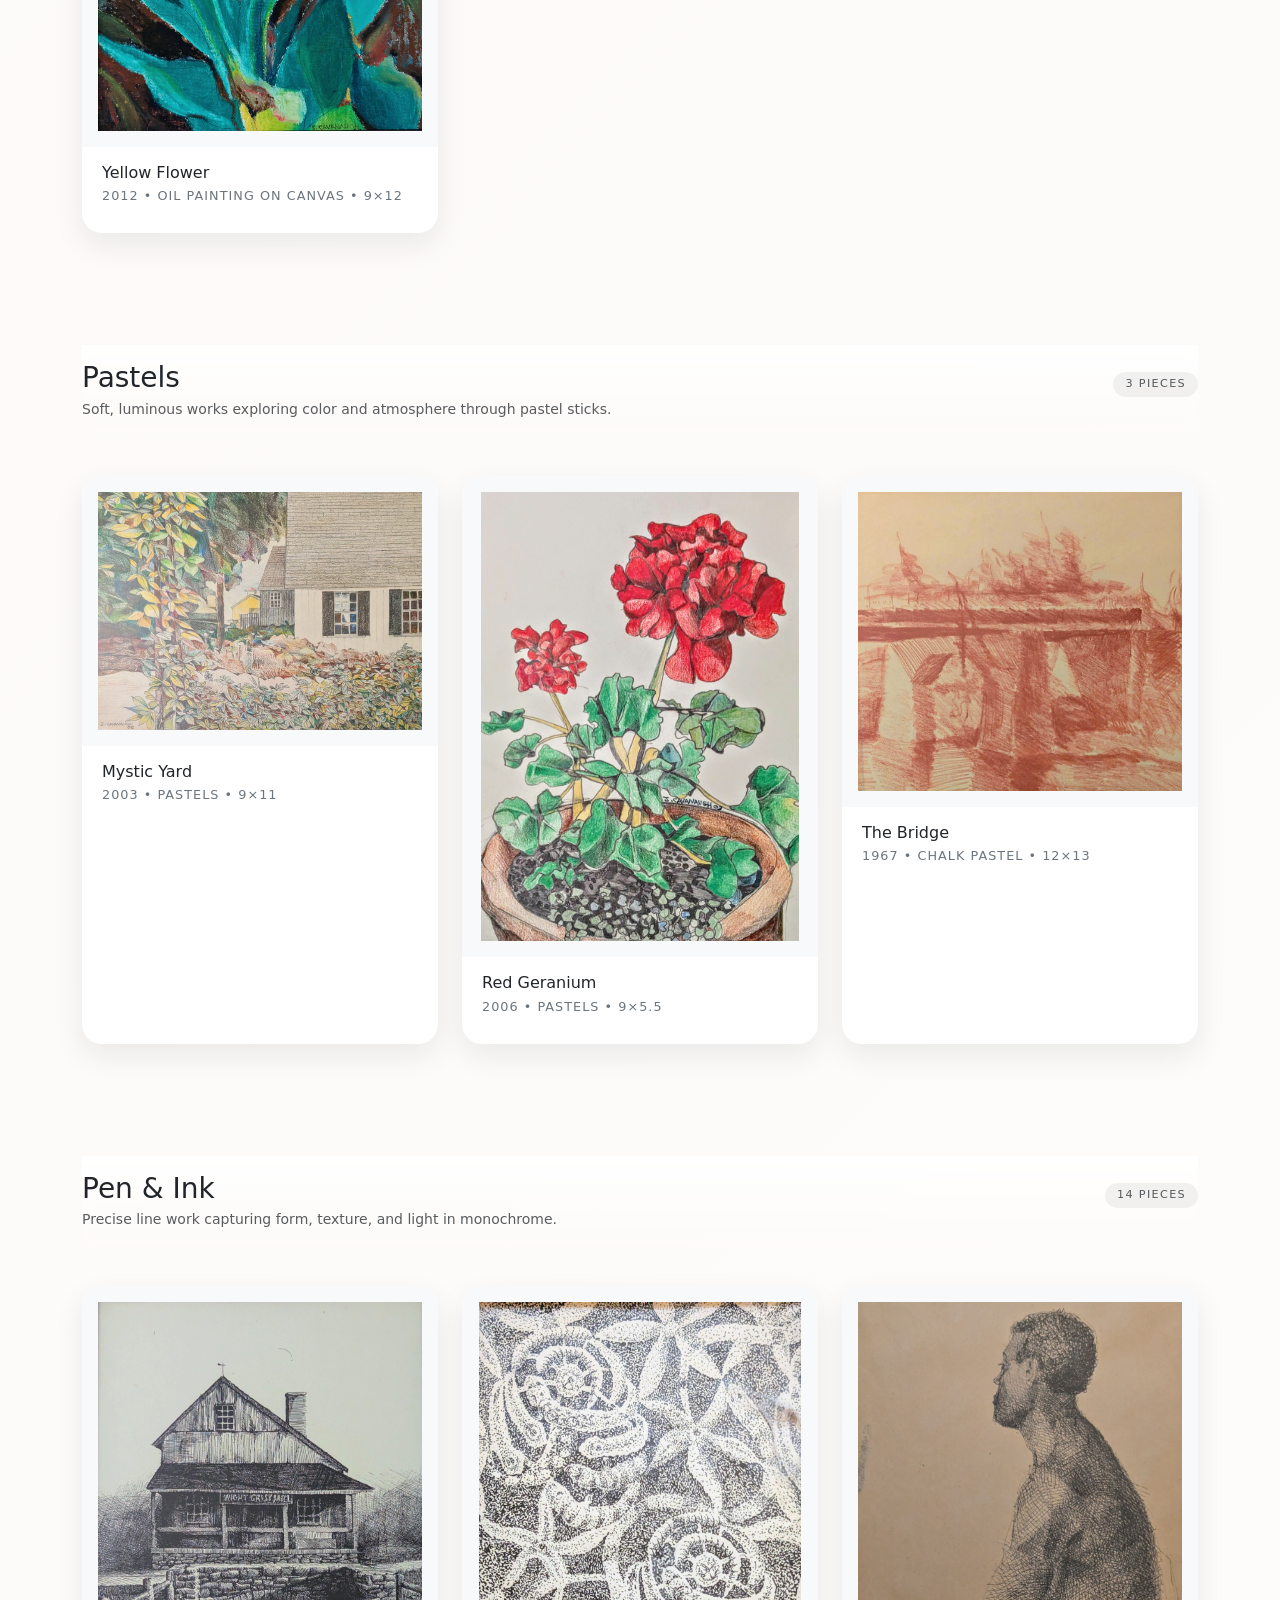
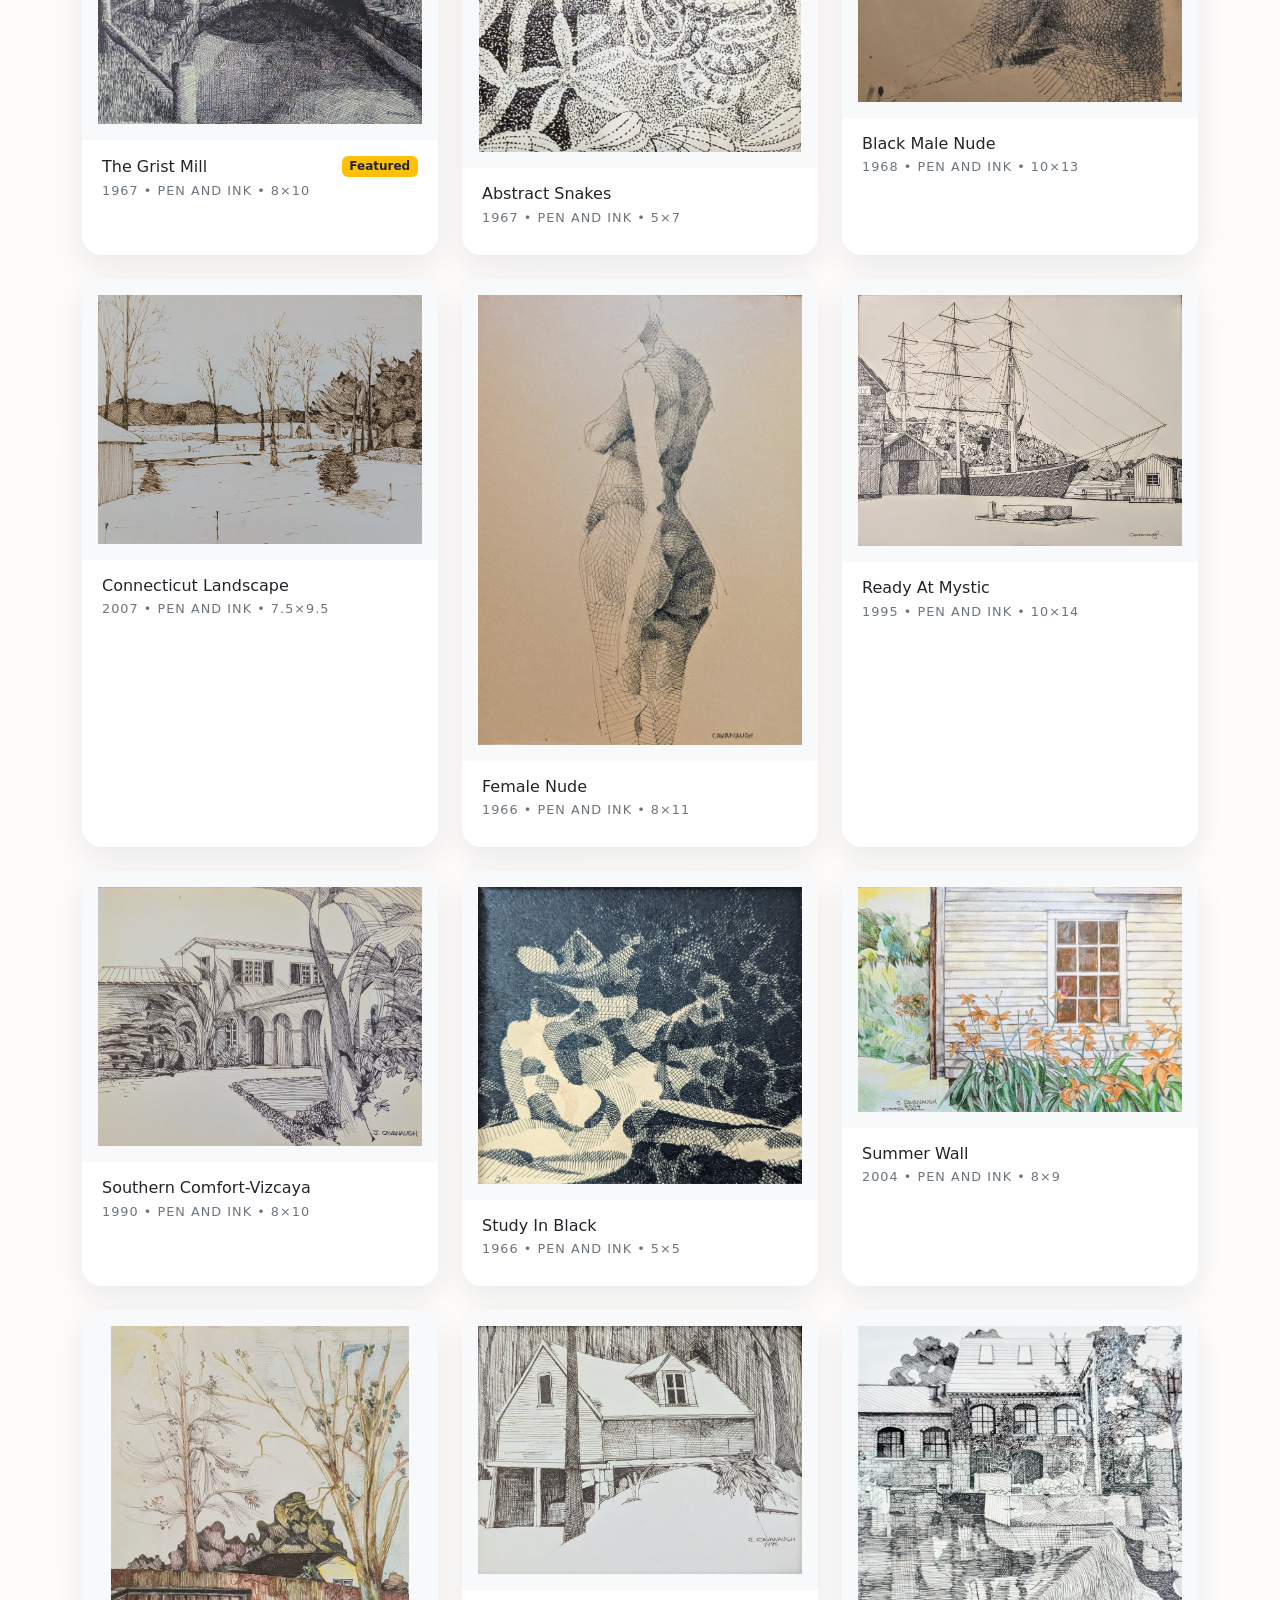
==== commit 5d842ceb: "Reduce navbar signature logo height from 100px to 50px The signature graphic was oversized in the na" ====
--- a/index.html
+++ b/index.html
@@ -32,7 +32,7 @@
   <nav class="navbar navbar-expand-lg navbar-light bg-white border-bottom sticky-top">
     <div class="container">
       <a class="navbar-brand" href="#">
-        <img src="/images/james-cavanaugh-oneline-tight.svg" alt="James P. Cavanaugh" style="height: 100px; width: auto;">
+        <img src="/images/james-cavanaugh-oneline-tight.svg" alt="James P. Cavanaugh" style="height: 50px; width: auto;">
       </a>
       <button
         class="navbar-toggler"
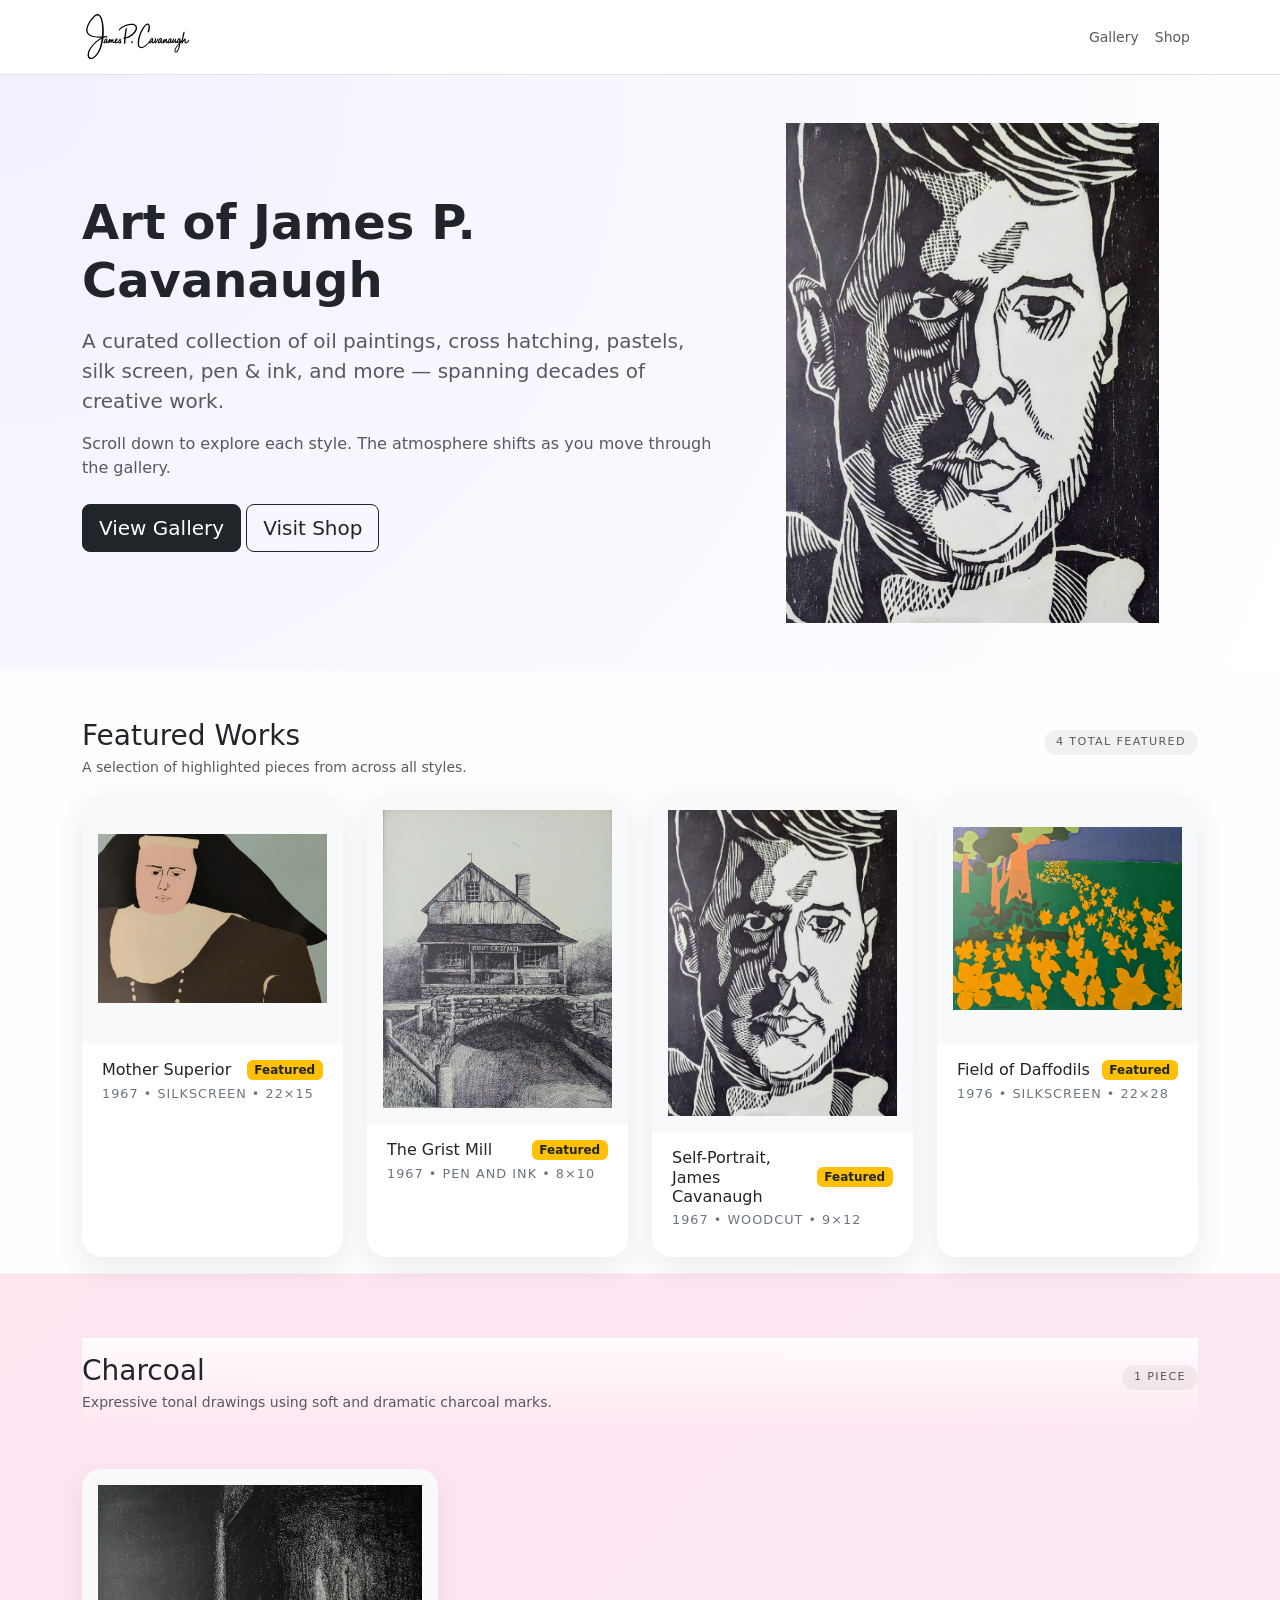
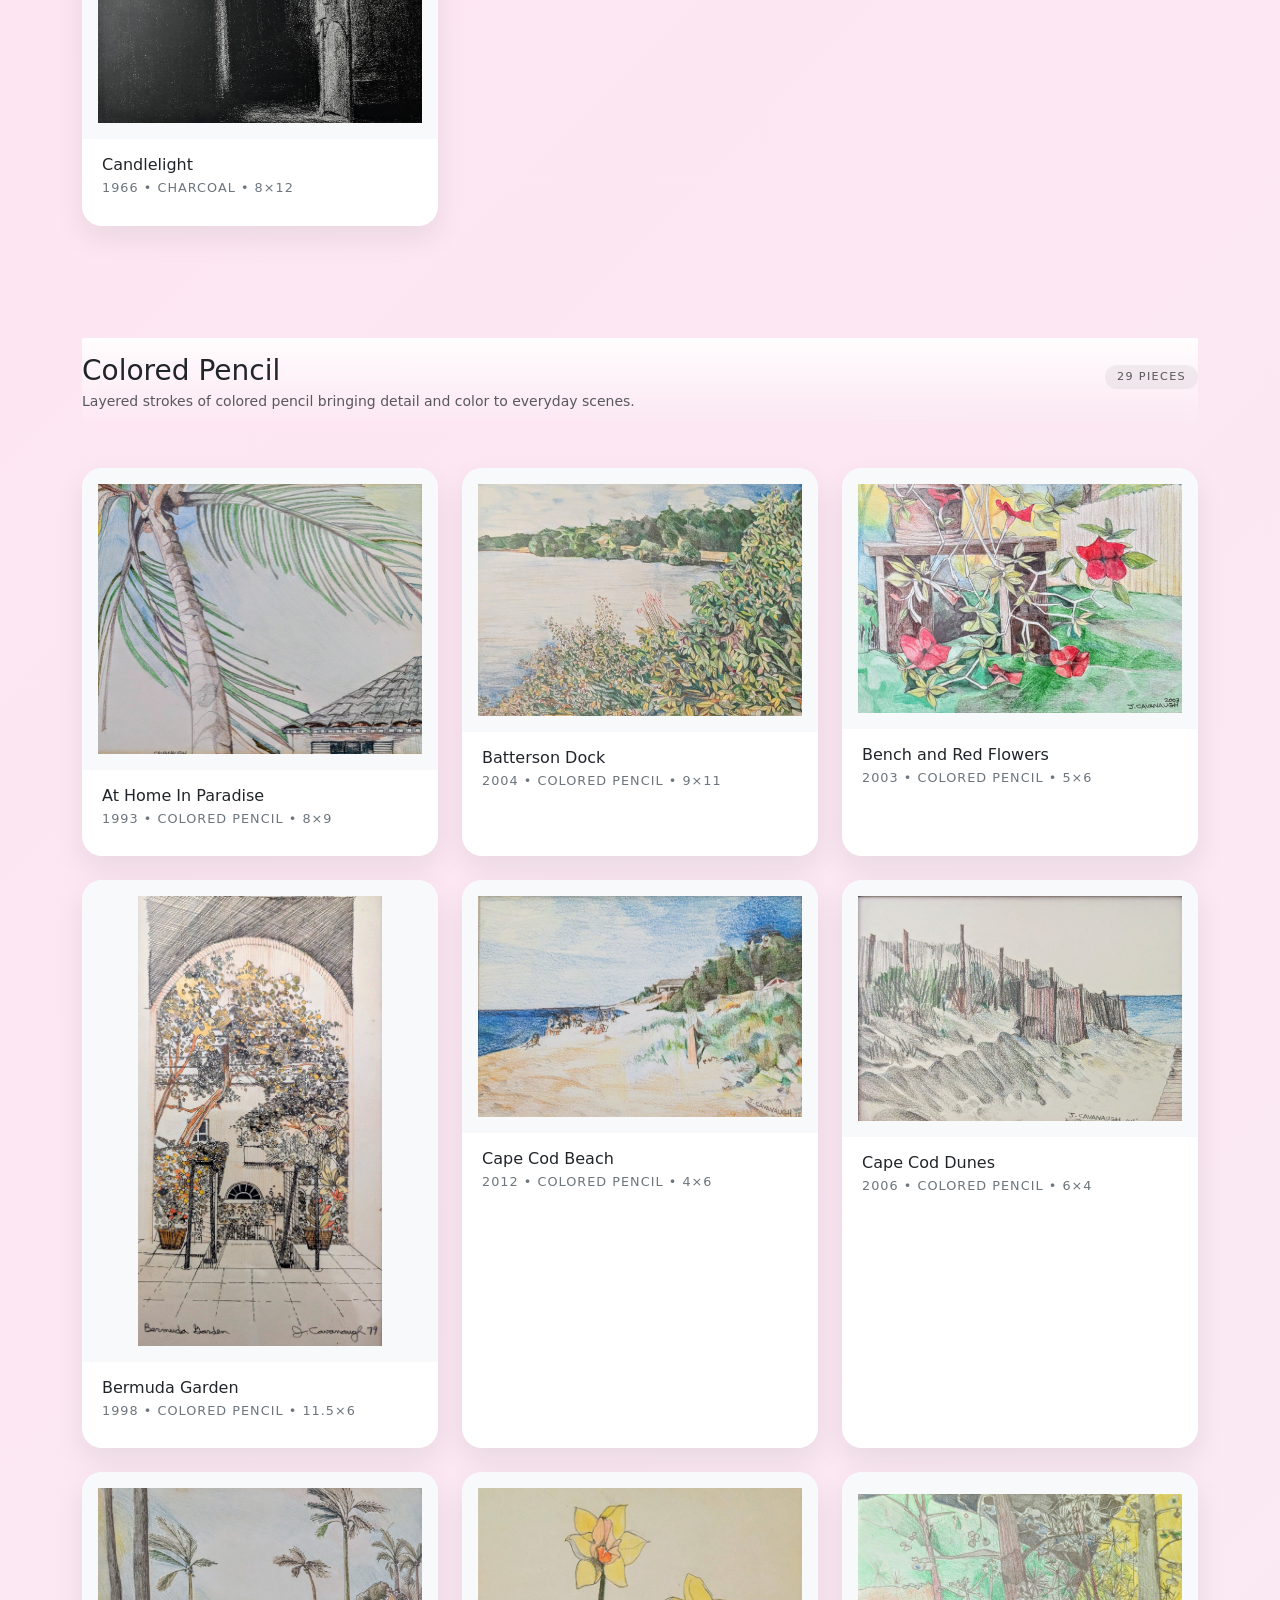
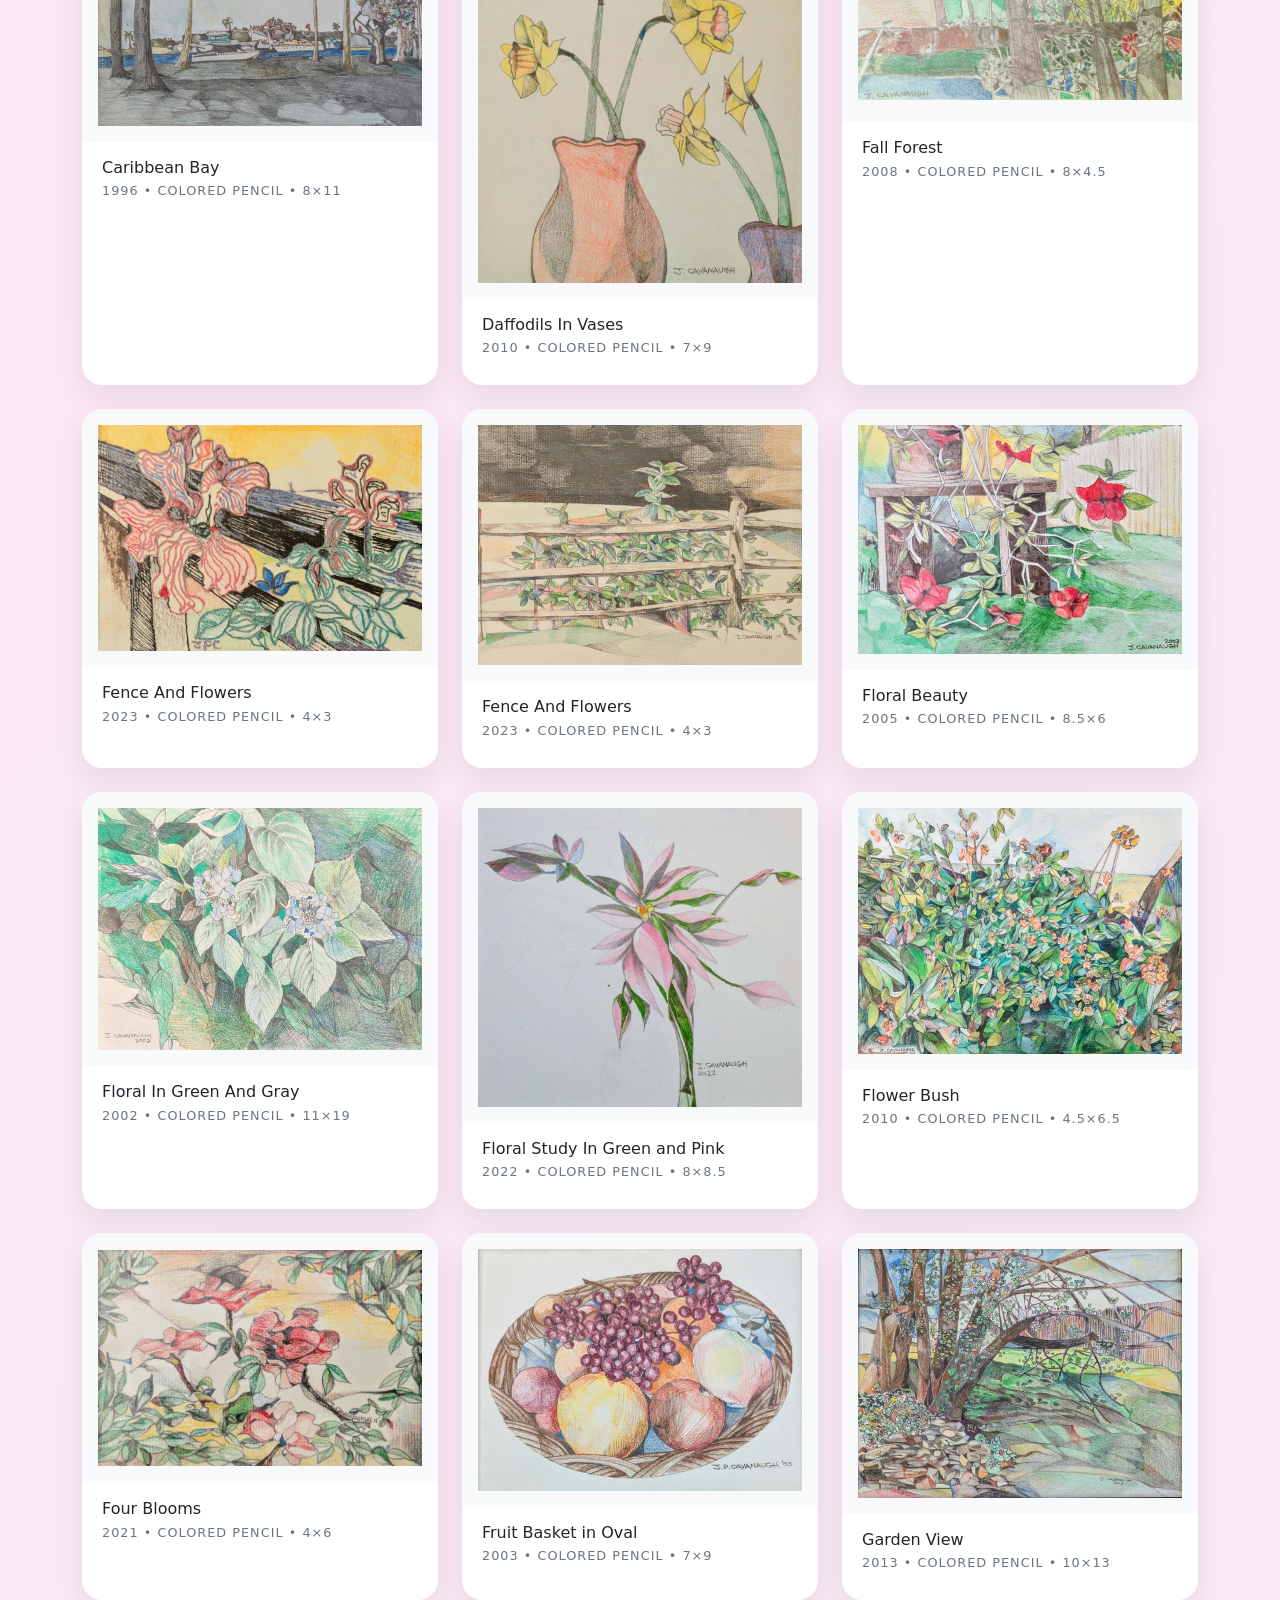
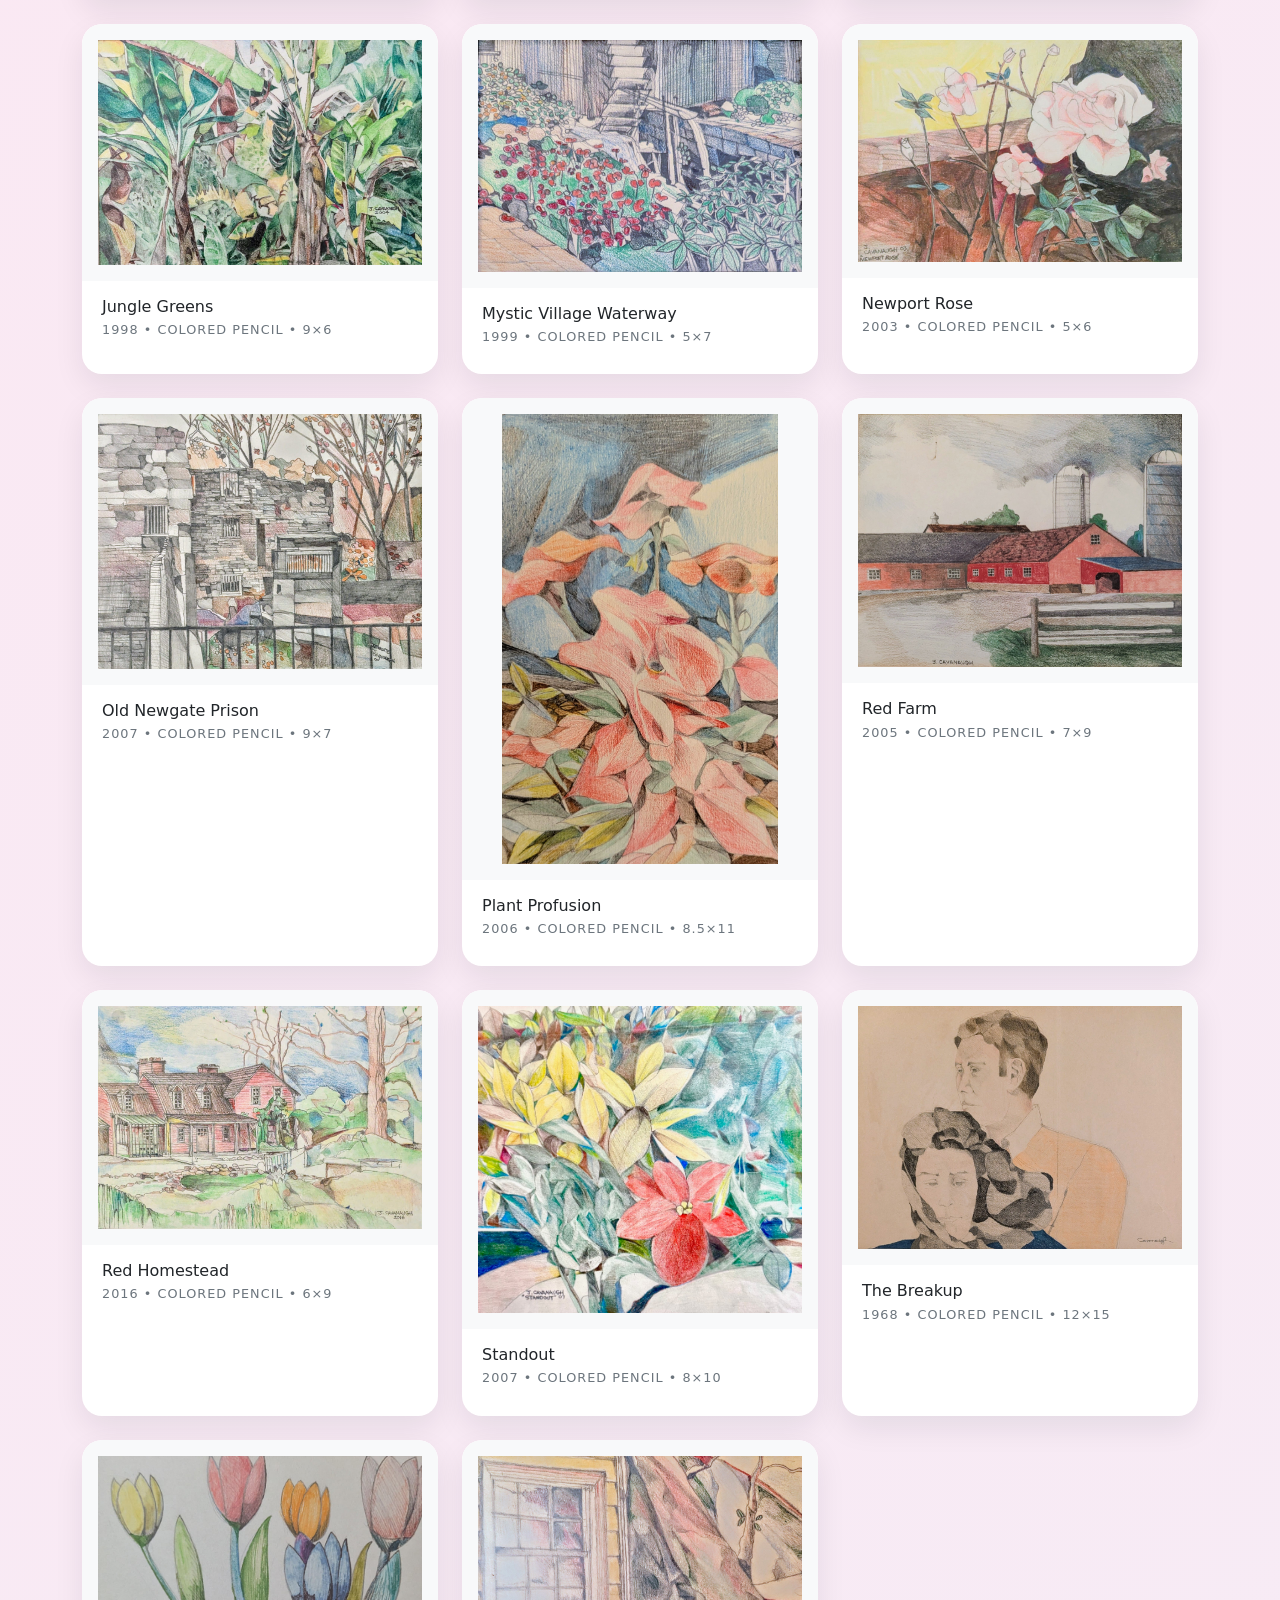
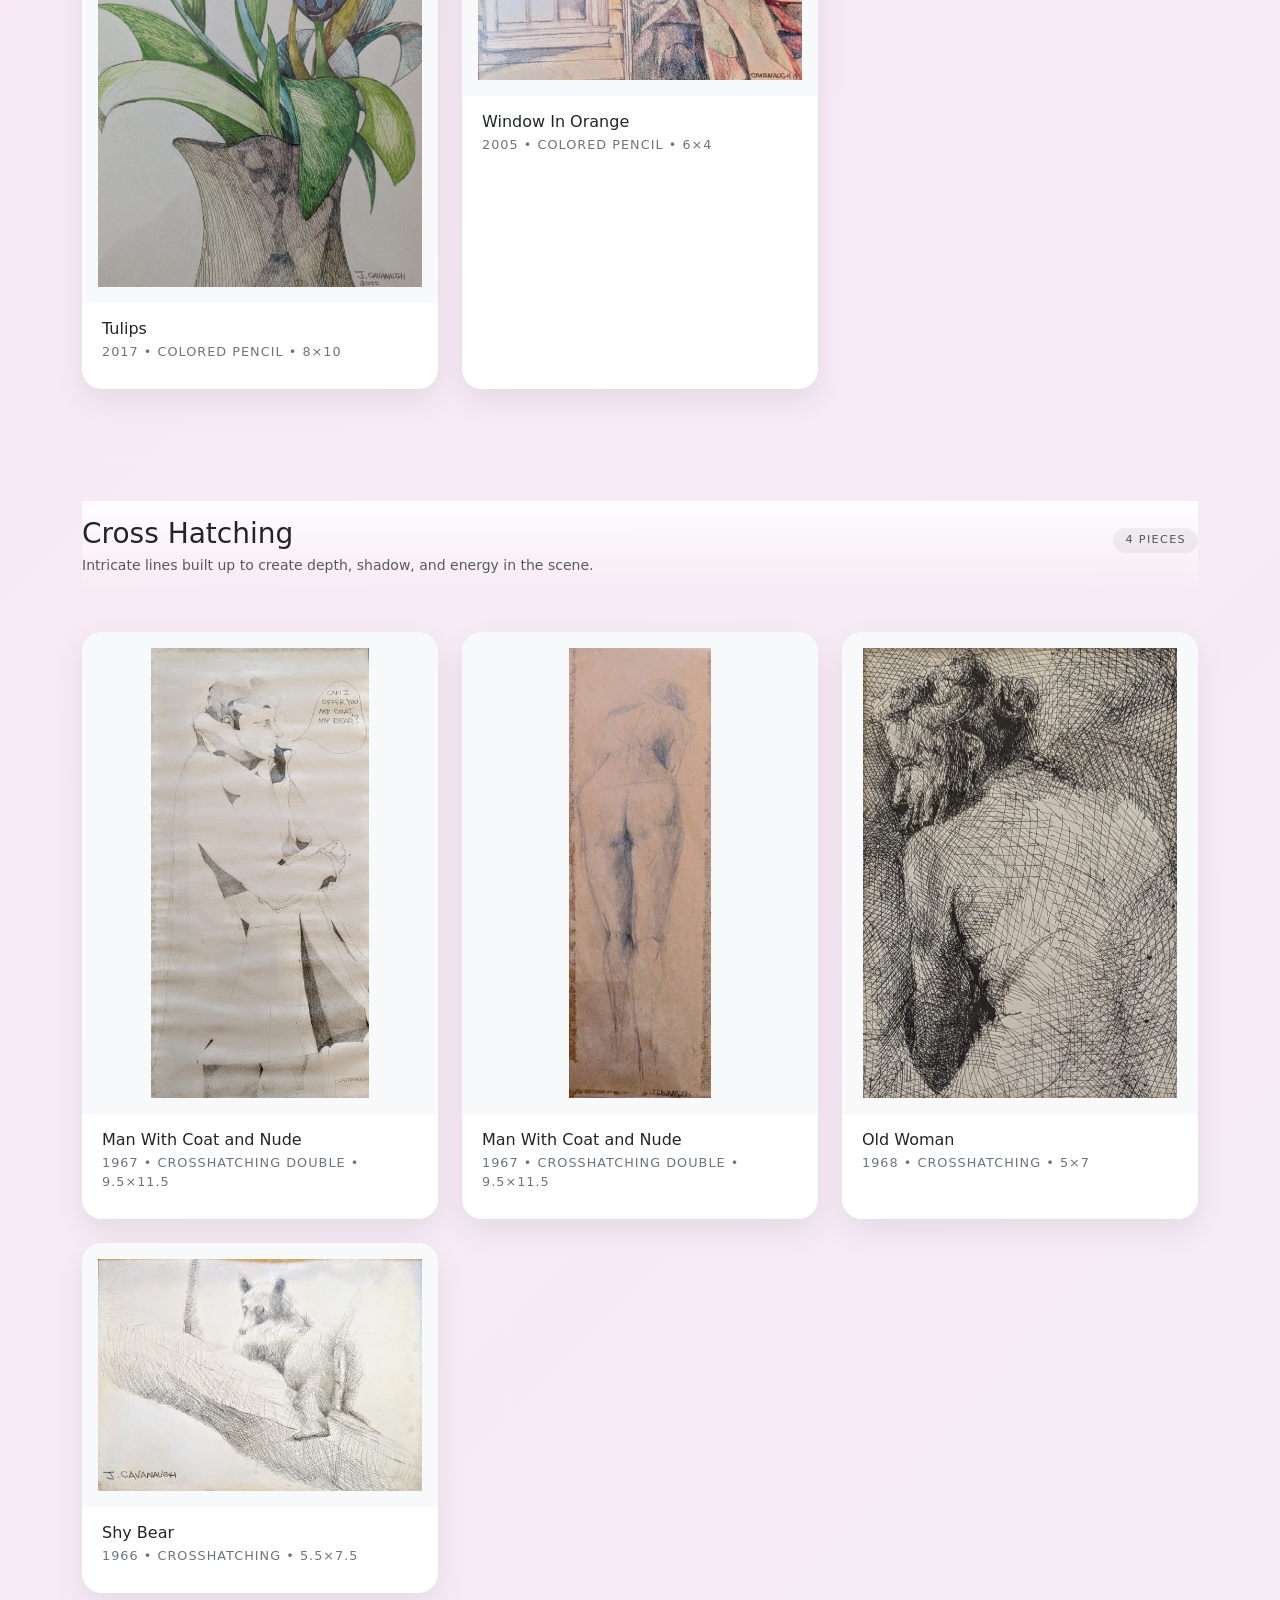
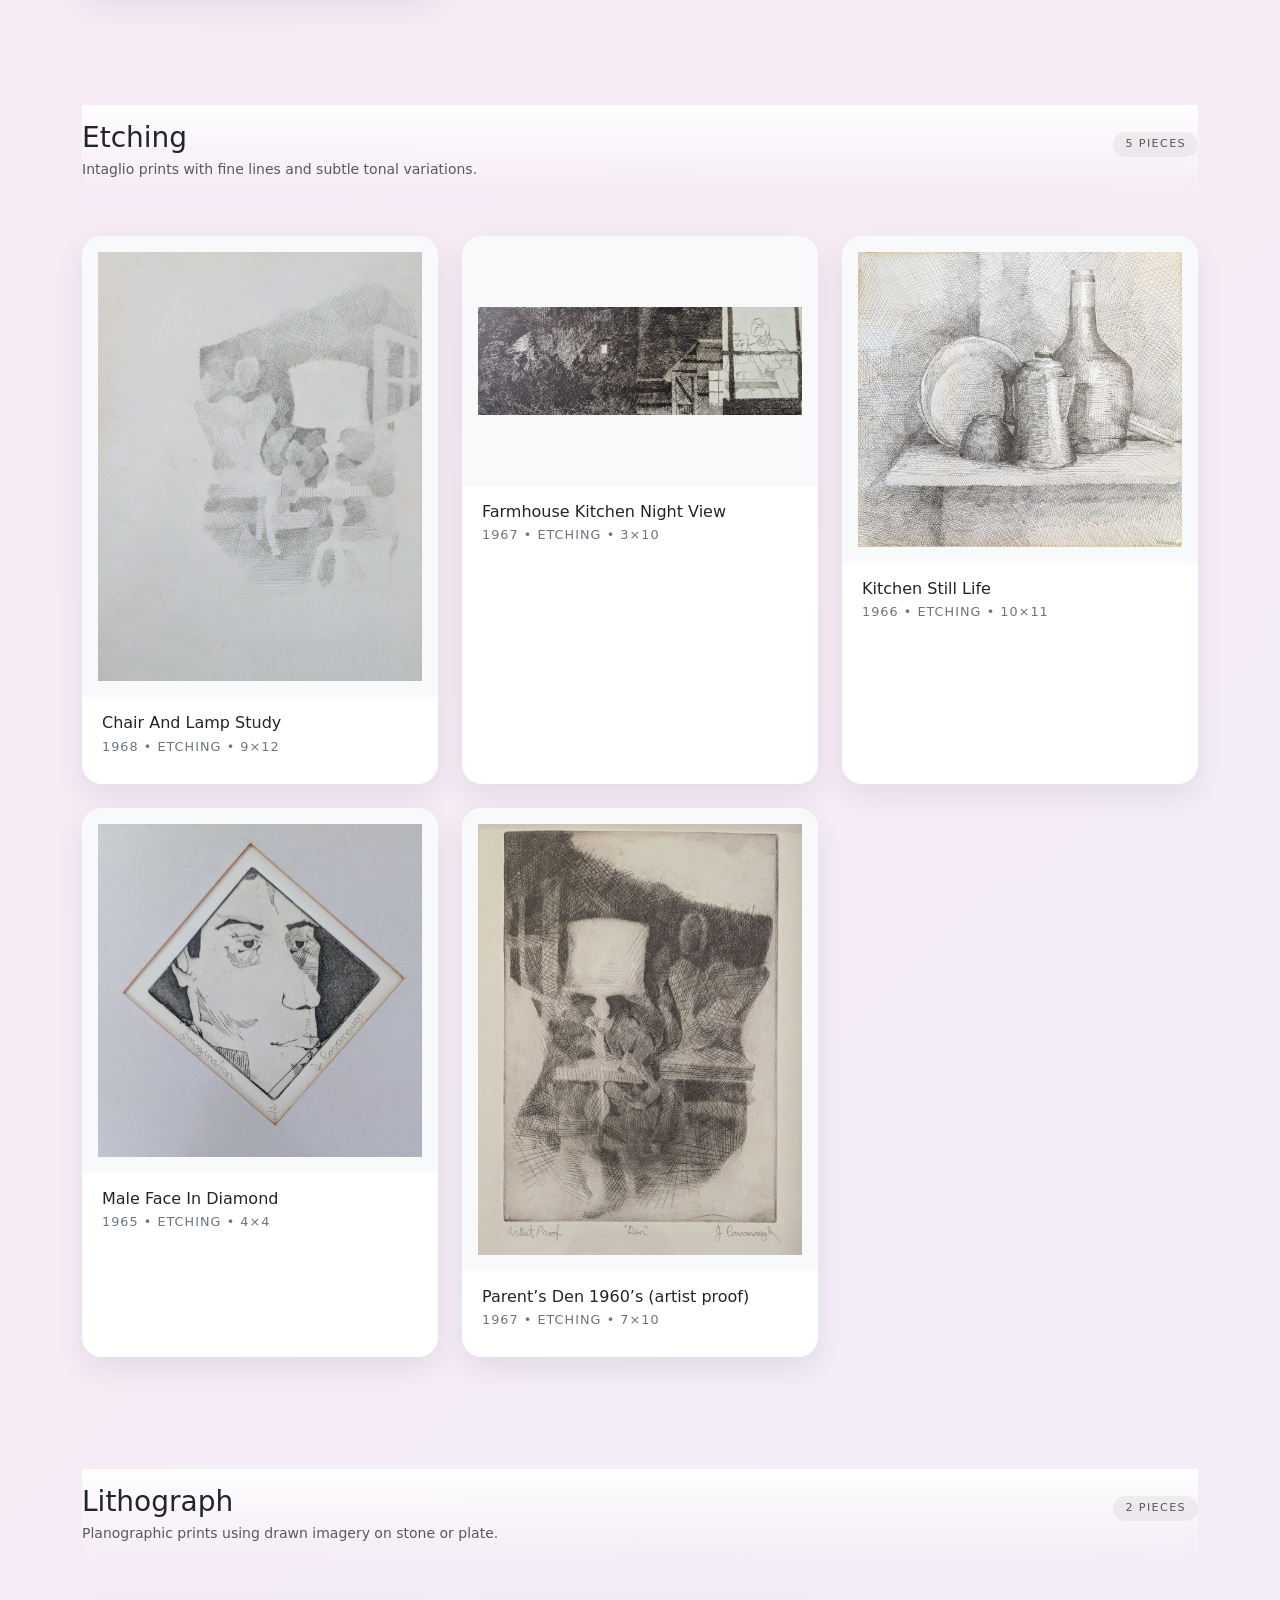
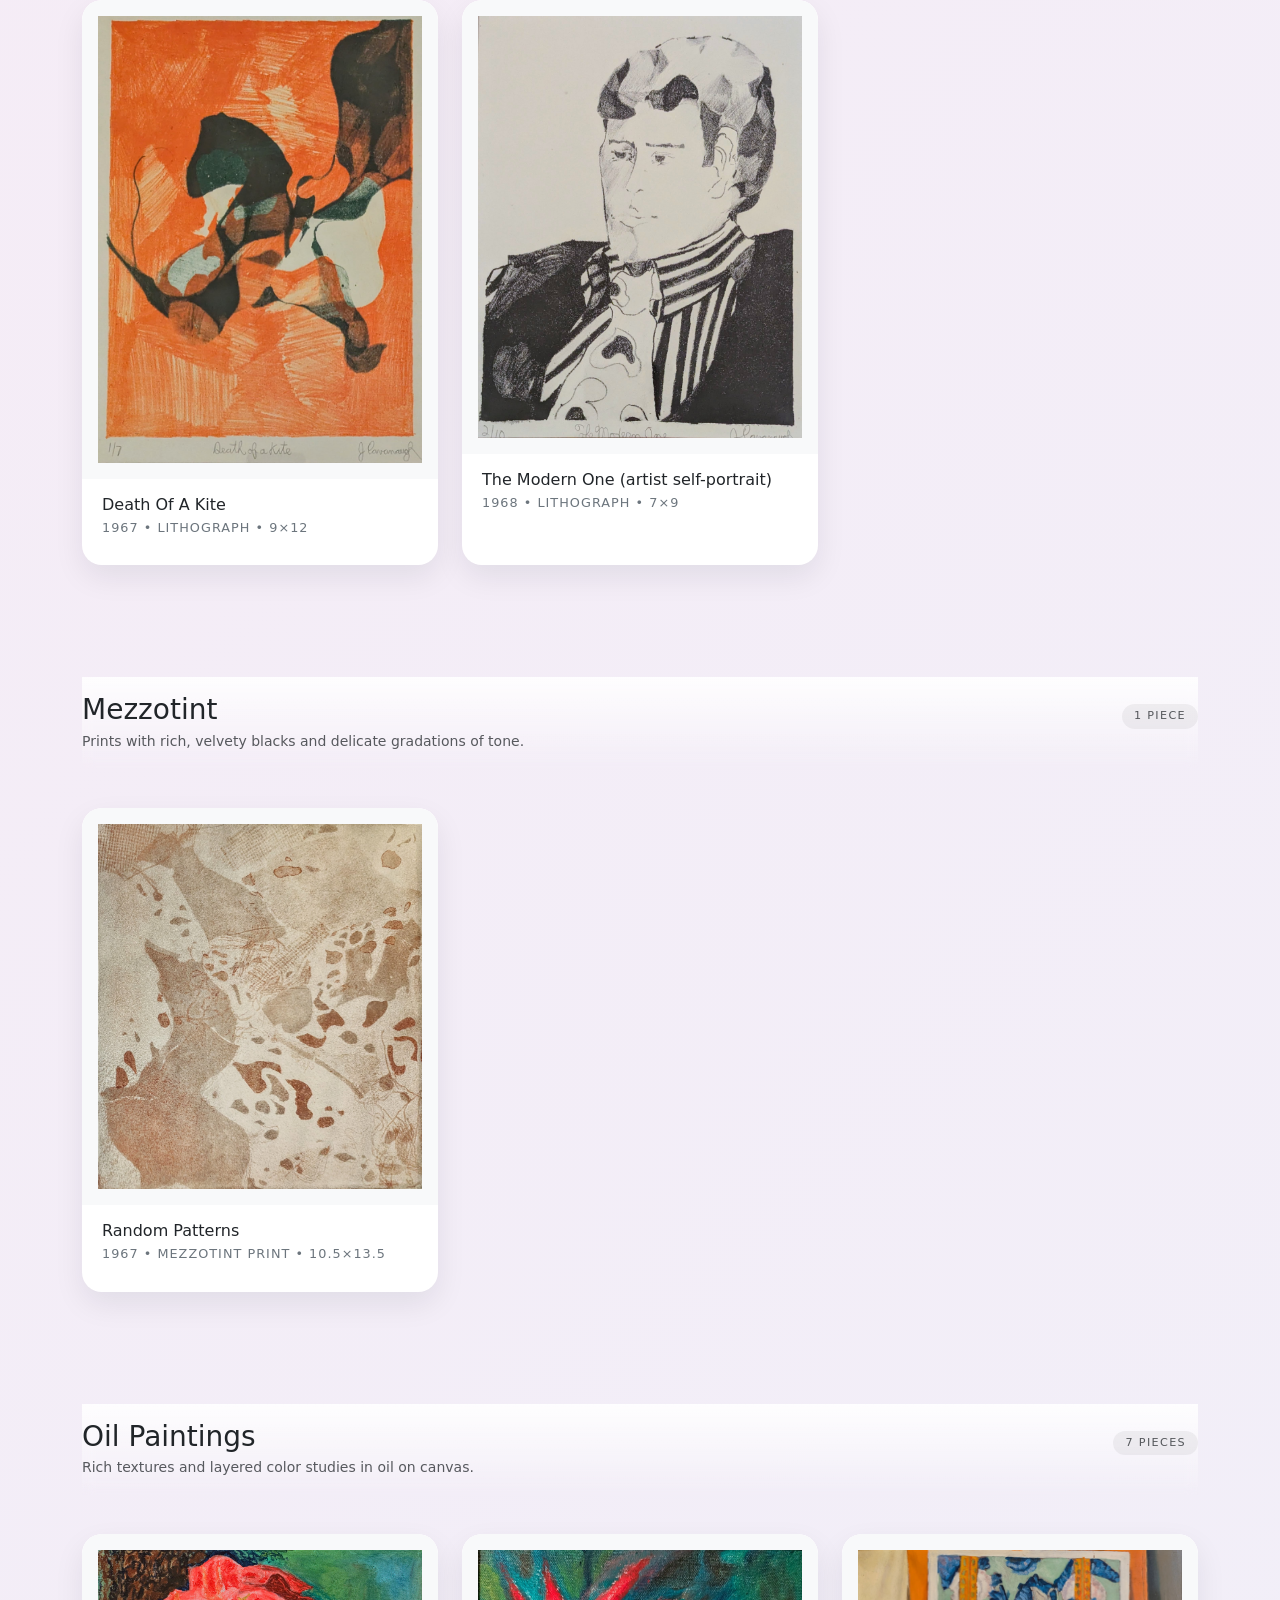
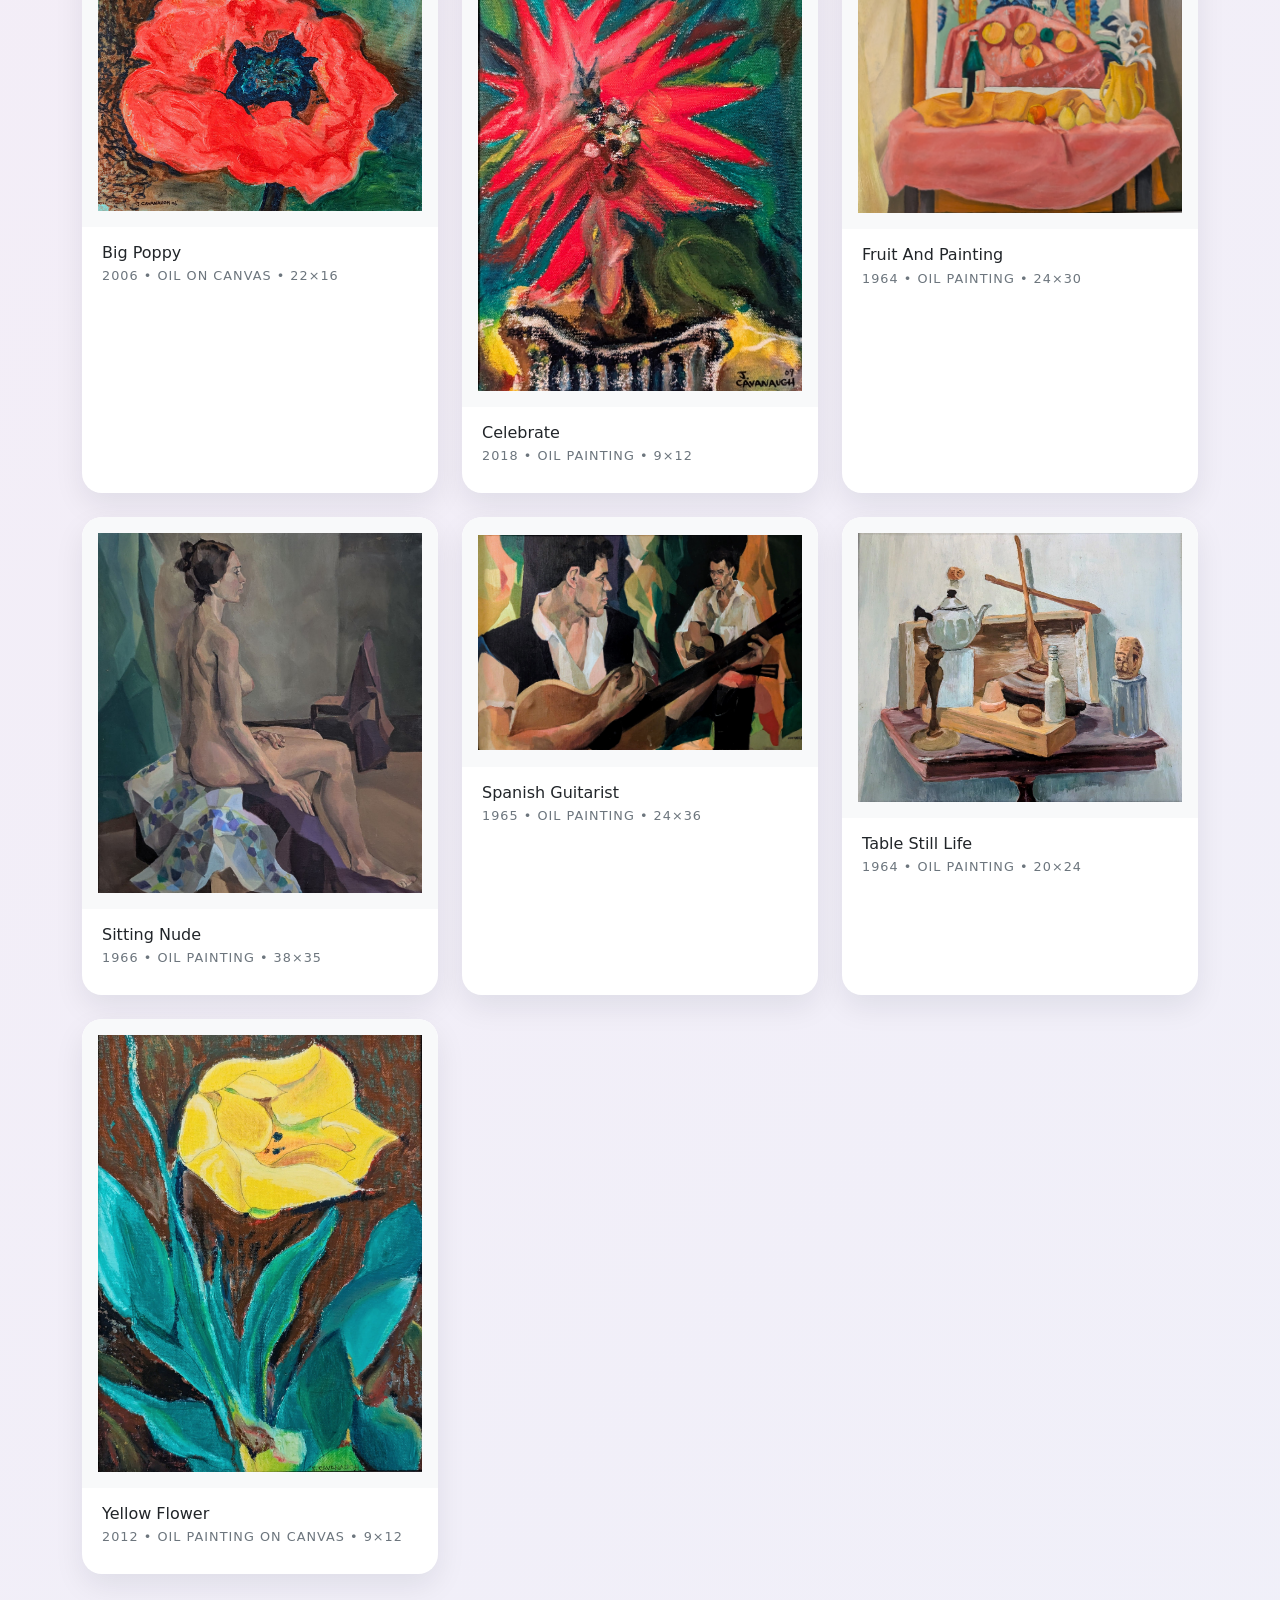
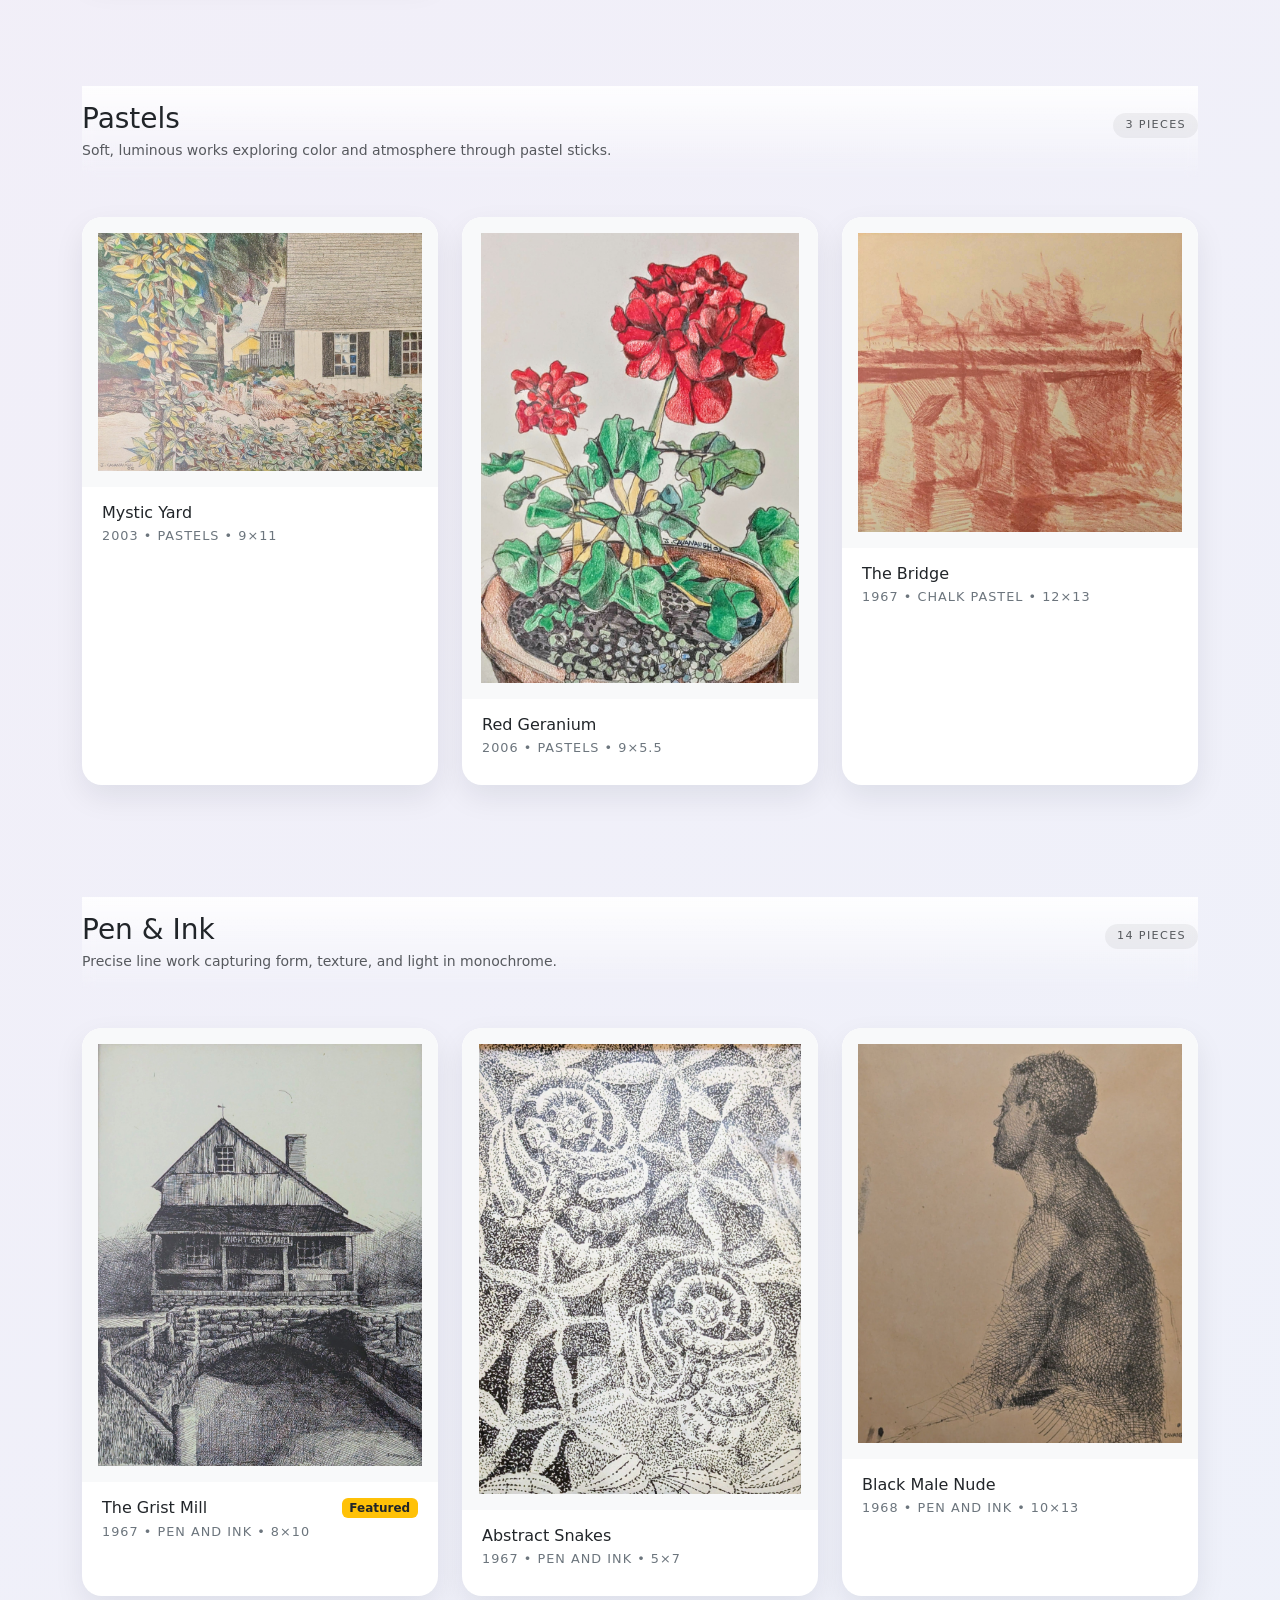
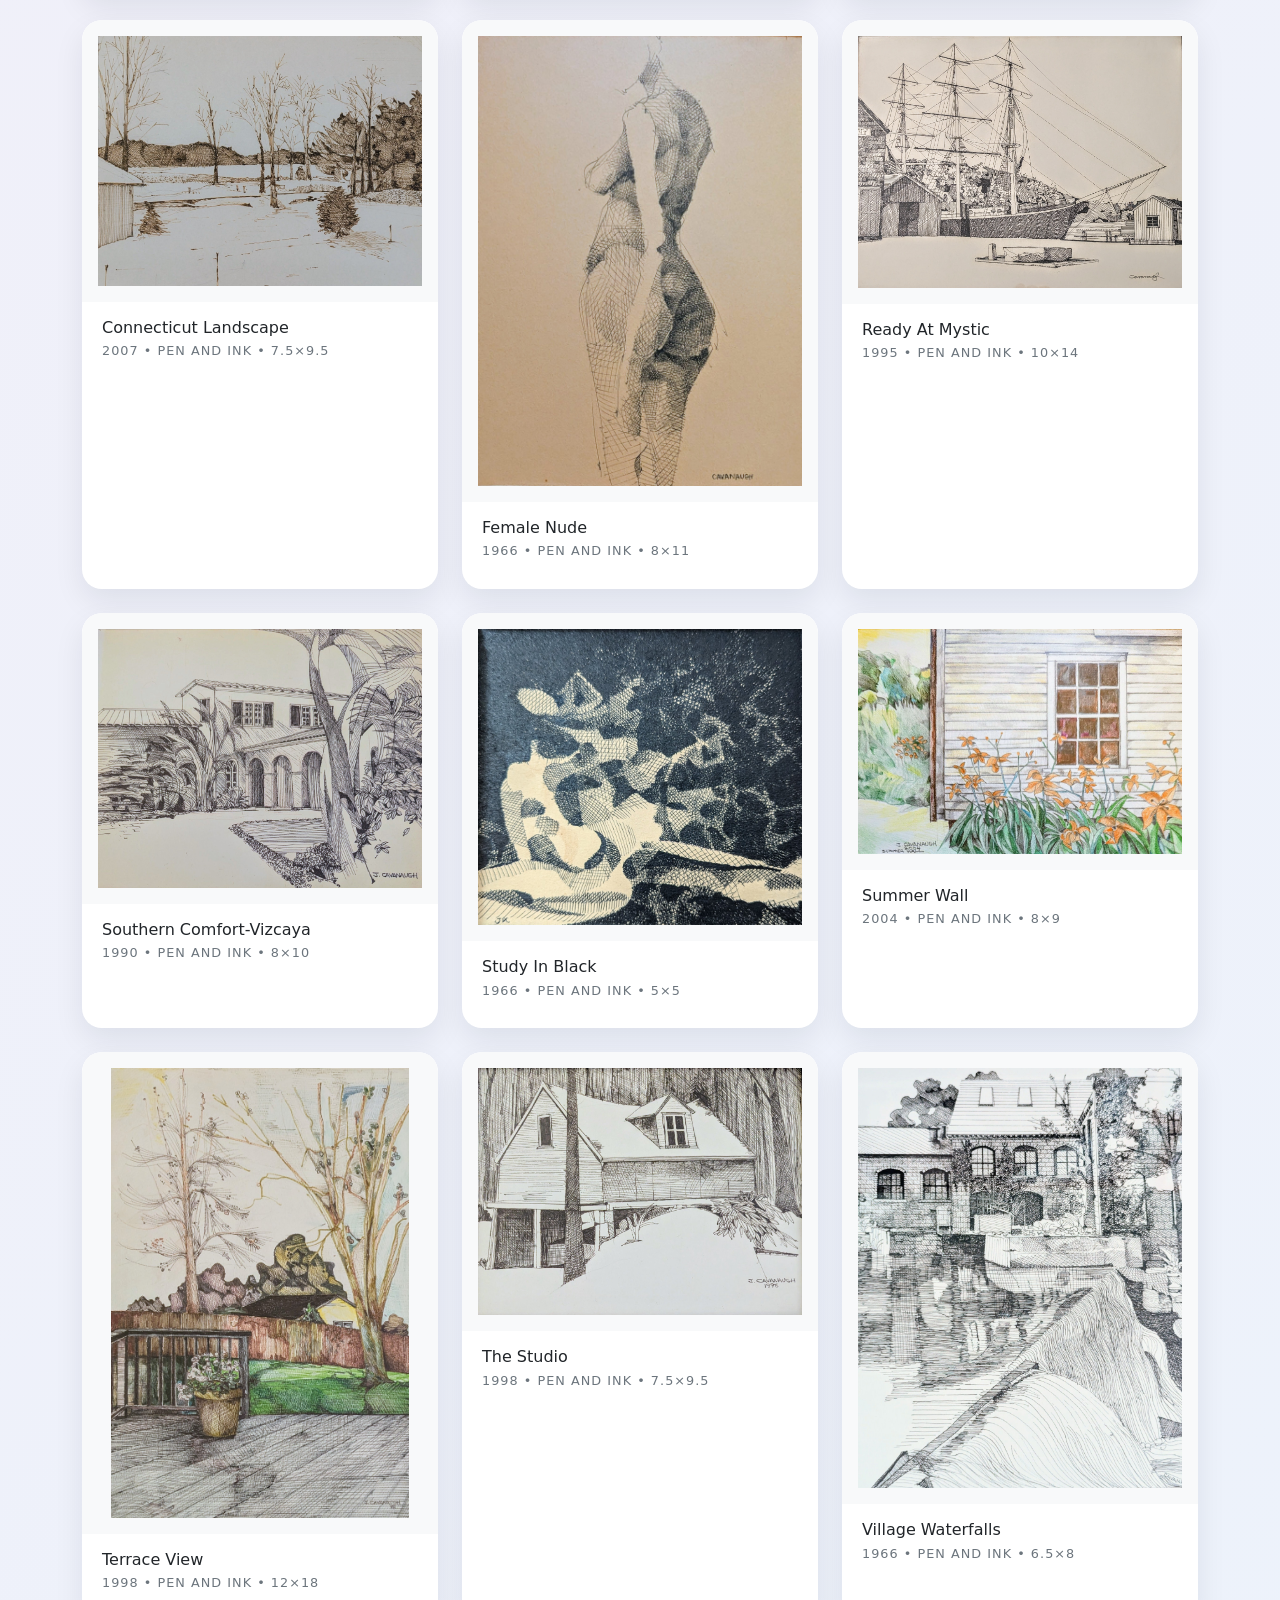
==== commit 222eeae8: "Add woodcut hero image to replace placeholder Replace the dashed-border placeholder in the hero sect" ====
--- a/index.html
+++ b/index.html
@@ -82,7 +82,7 @@
         </div>
         <div class="col-lg-5 text-center">
           <!-- Optional: add a featured image or artist portrait here -->
-          <div class="hero-image-placeholder"></div>
+          <img src="/images/woodcut/fr-27.jpg" alt="Woodcut by James P. Cavanaugh" class="hero-image" loading="eager" />
         </div>
       </div>
     </div>
--- a/css/style.css
+++ b/css/style.css
@@ -16,6 +16,8 @@
 .navbar-brand img {
   display: block;
   margin: -0.25rem 0;
+  height: 50px;
+  width: auto;
 }
 
 
@@ -44,19 +46,13 @@
   z-index: 1;
 }
 
-/* Placeholder if you want to add a hero image later */
-.hero-image-placeholder {
+/* Hero image */
+.hero-image {
   width: 100%;
-  aspect-ratio: 4 / 3;
+  height: auto;
+  max-height: 500px;
+  object-fit: contain;
   border-radius: 1.5rem;
-  border: 1px dashed #ced4da;
-  background: repeating-linear-gradient(
-    45deg,
-    #f8f9fa,
-    #f8f9fa 8px,
-    #e9ecef 9px,
-    #e9ecef 16px
-  );
 }
 
 /* Gallery container */
@@ -117,11 +113,10 @@
   position: relative;
 }
 
-/* Multiple selectors with high specificity */
+/* Artwork image sizing (scoped to gallery cards only) */
 .artwork-image-wrapper img,
 .artwork-card img,
-.card img,
-img {
+.card img {
   display: block !important;
   max-width: 100% !important;
   max-height: 450px !important;
